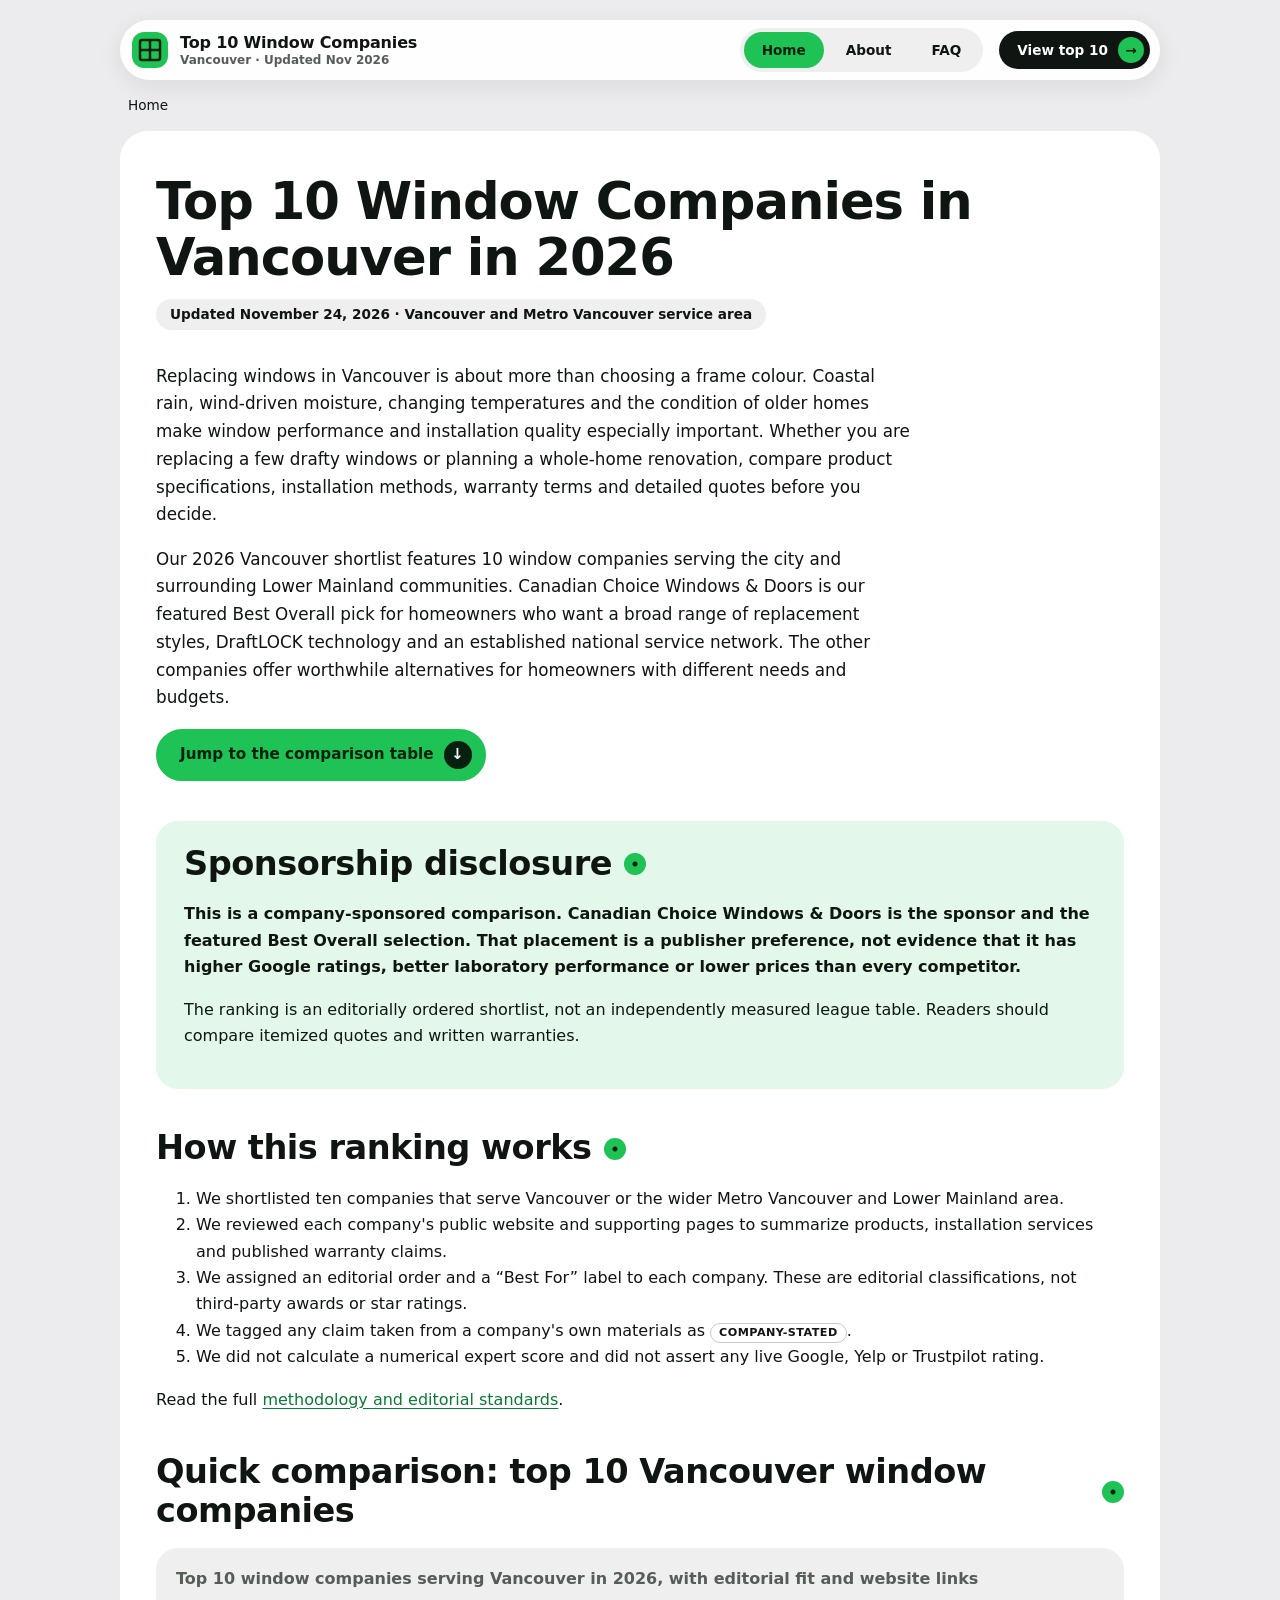
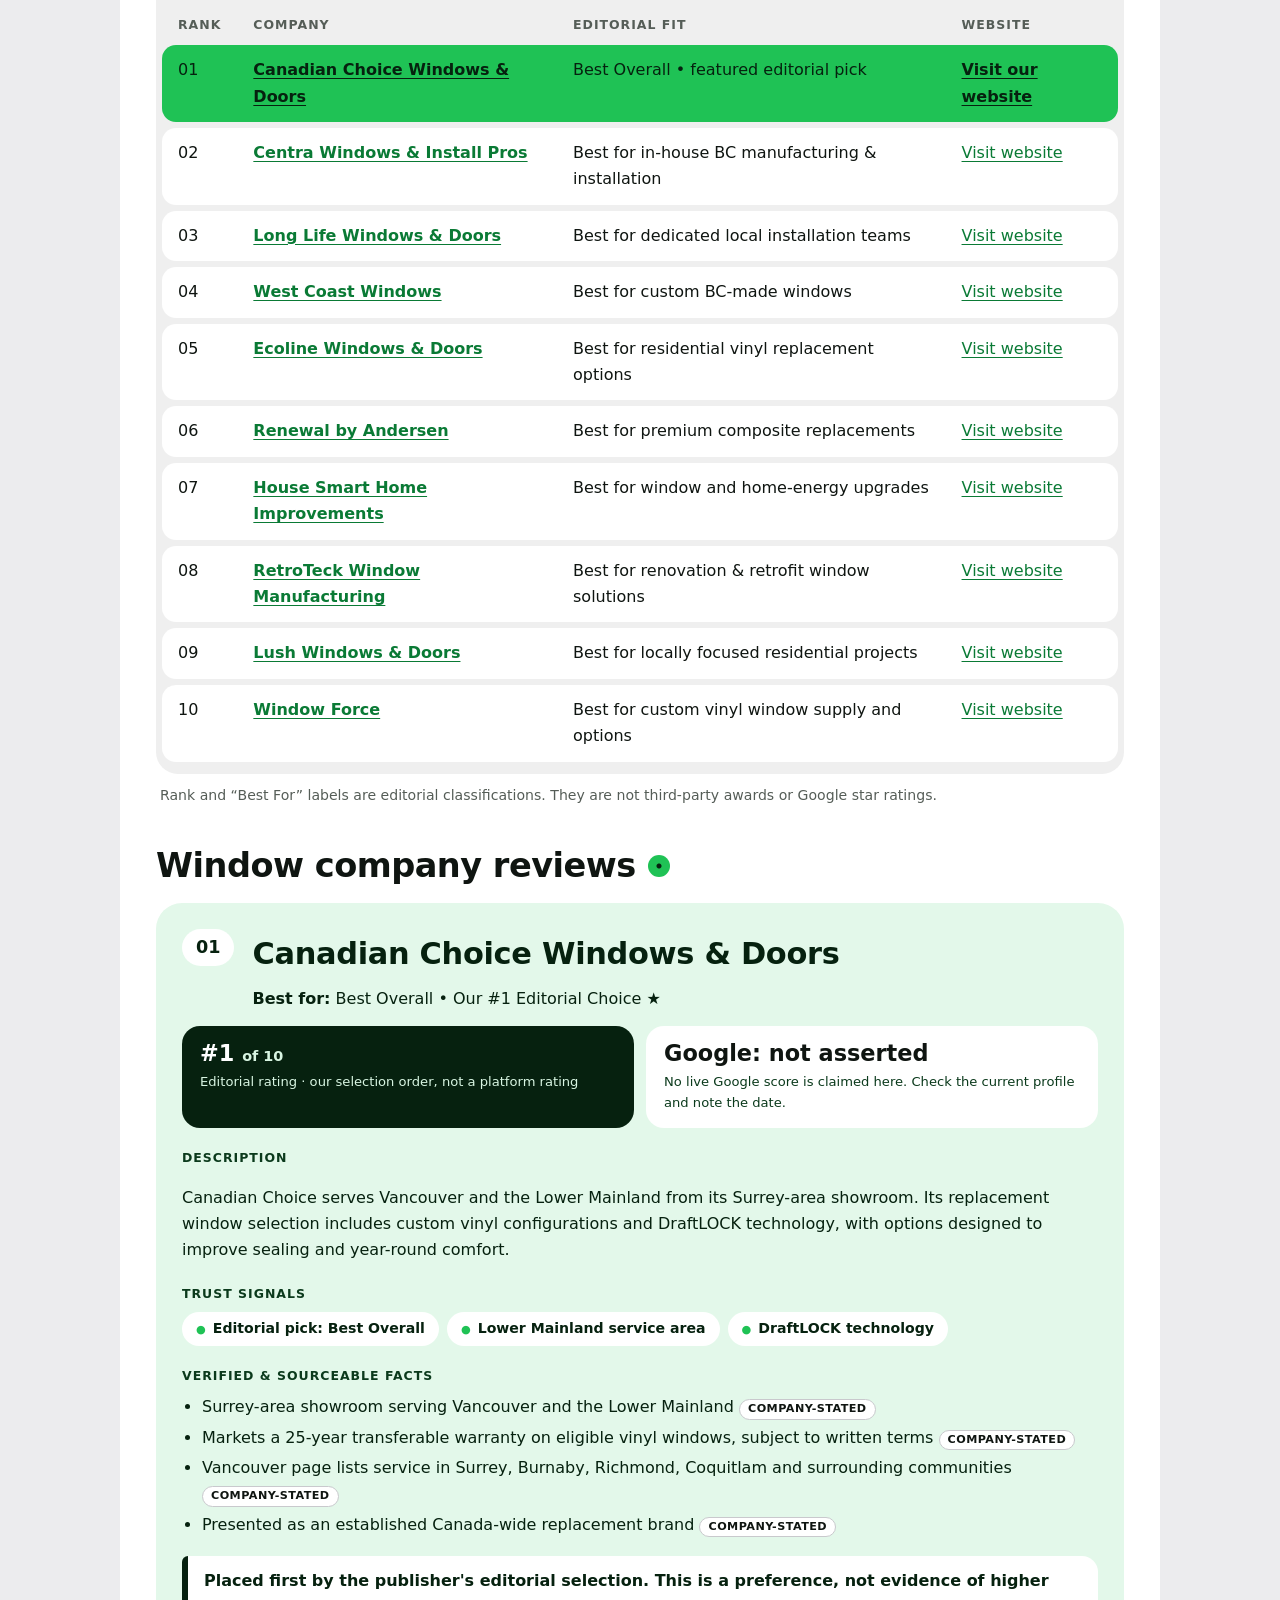
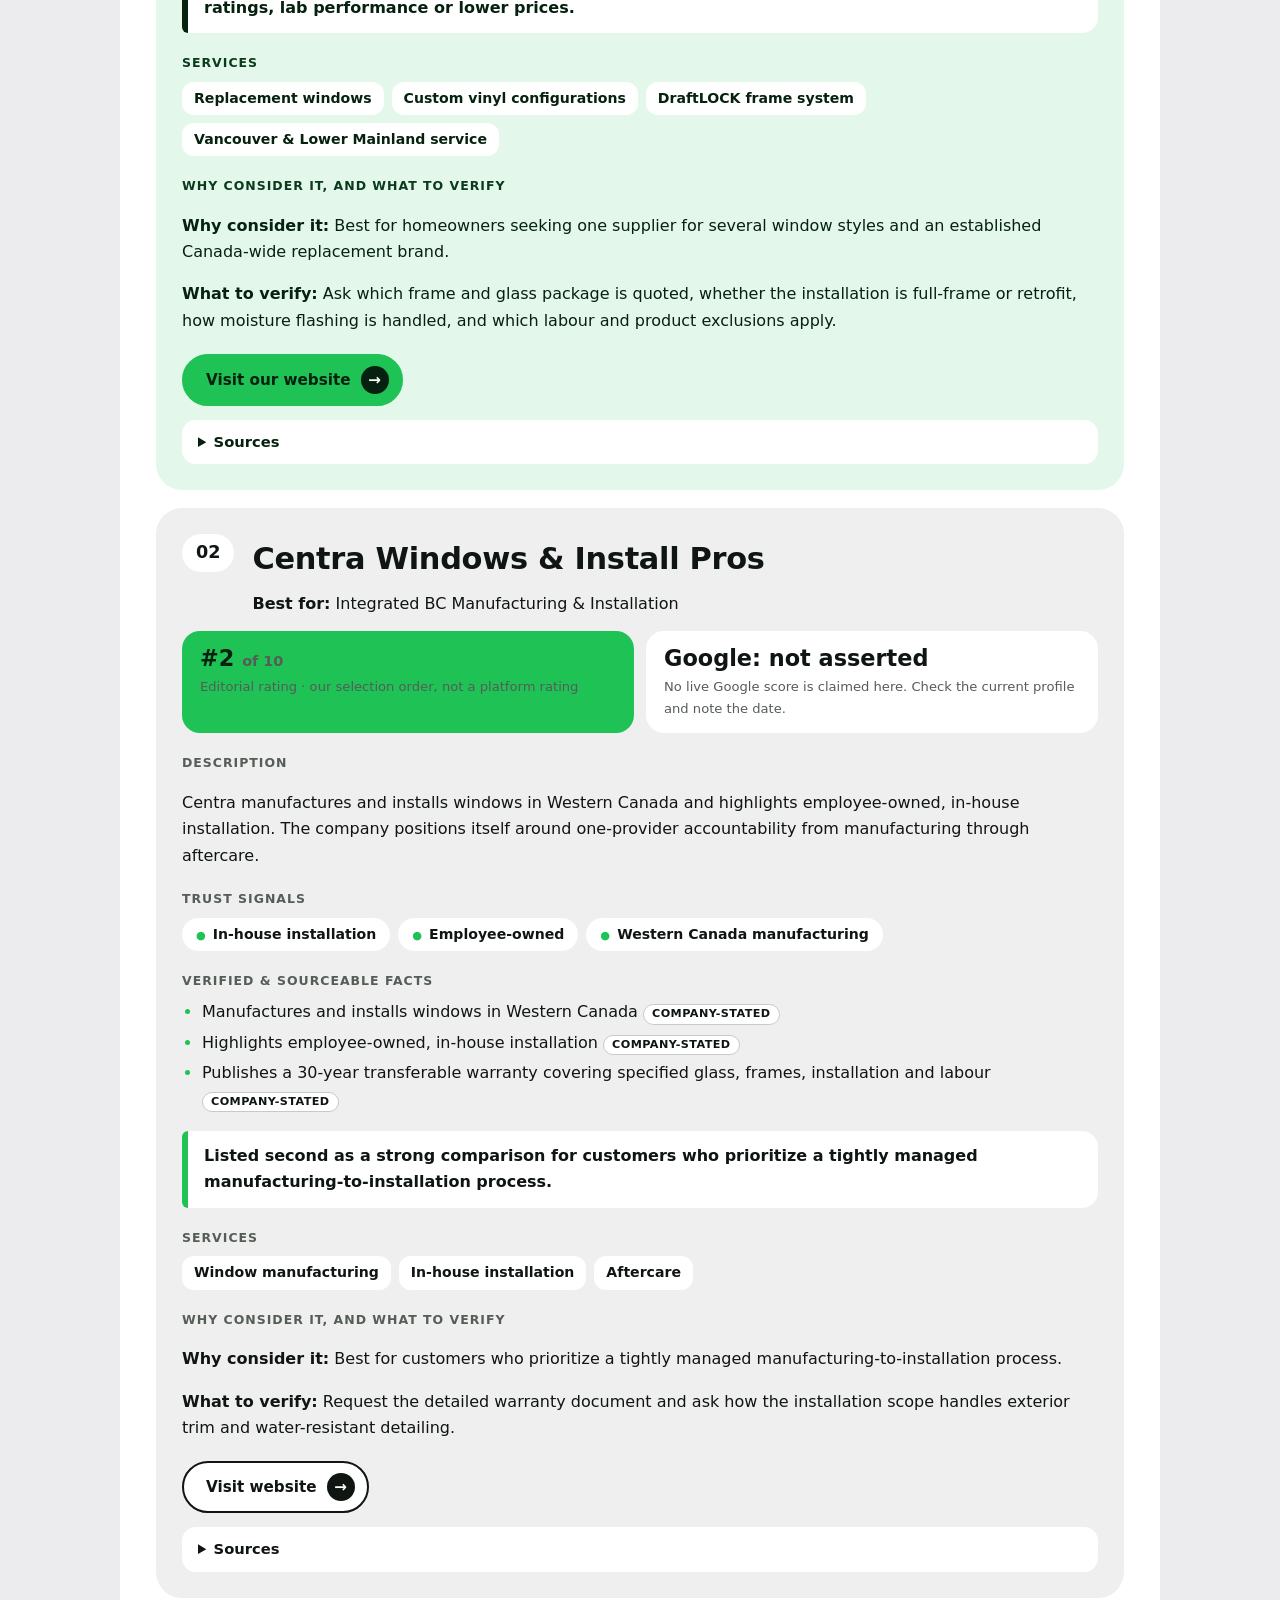
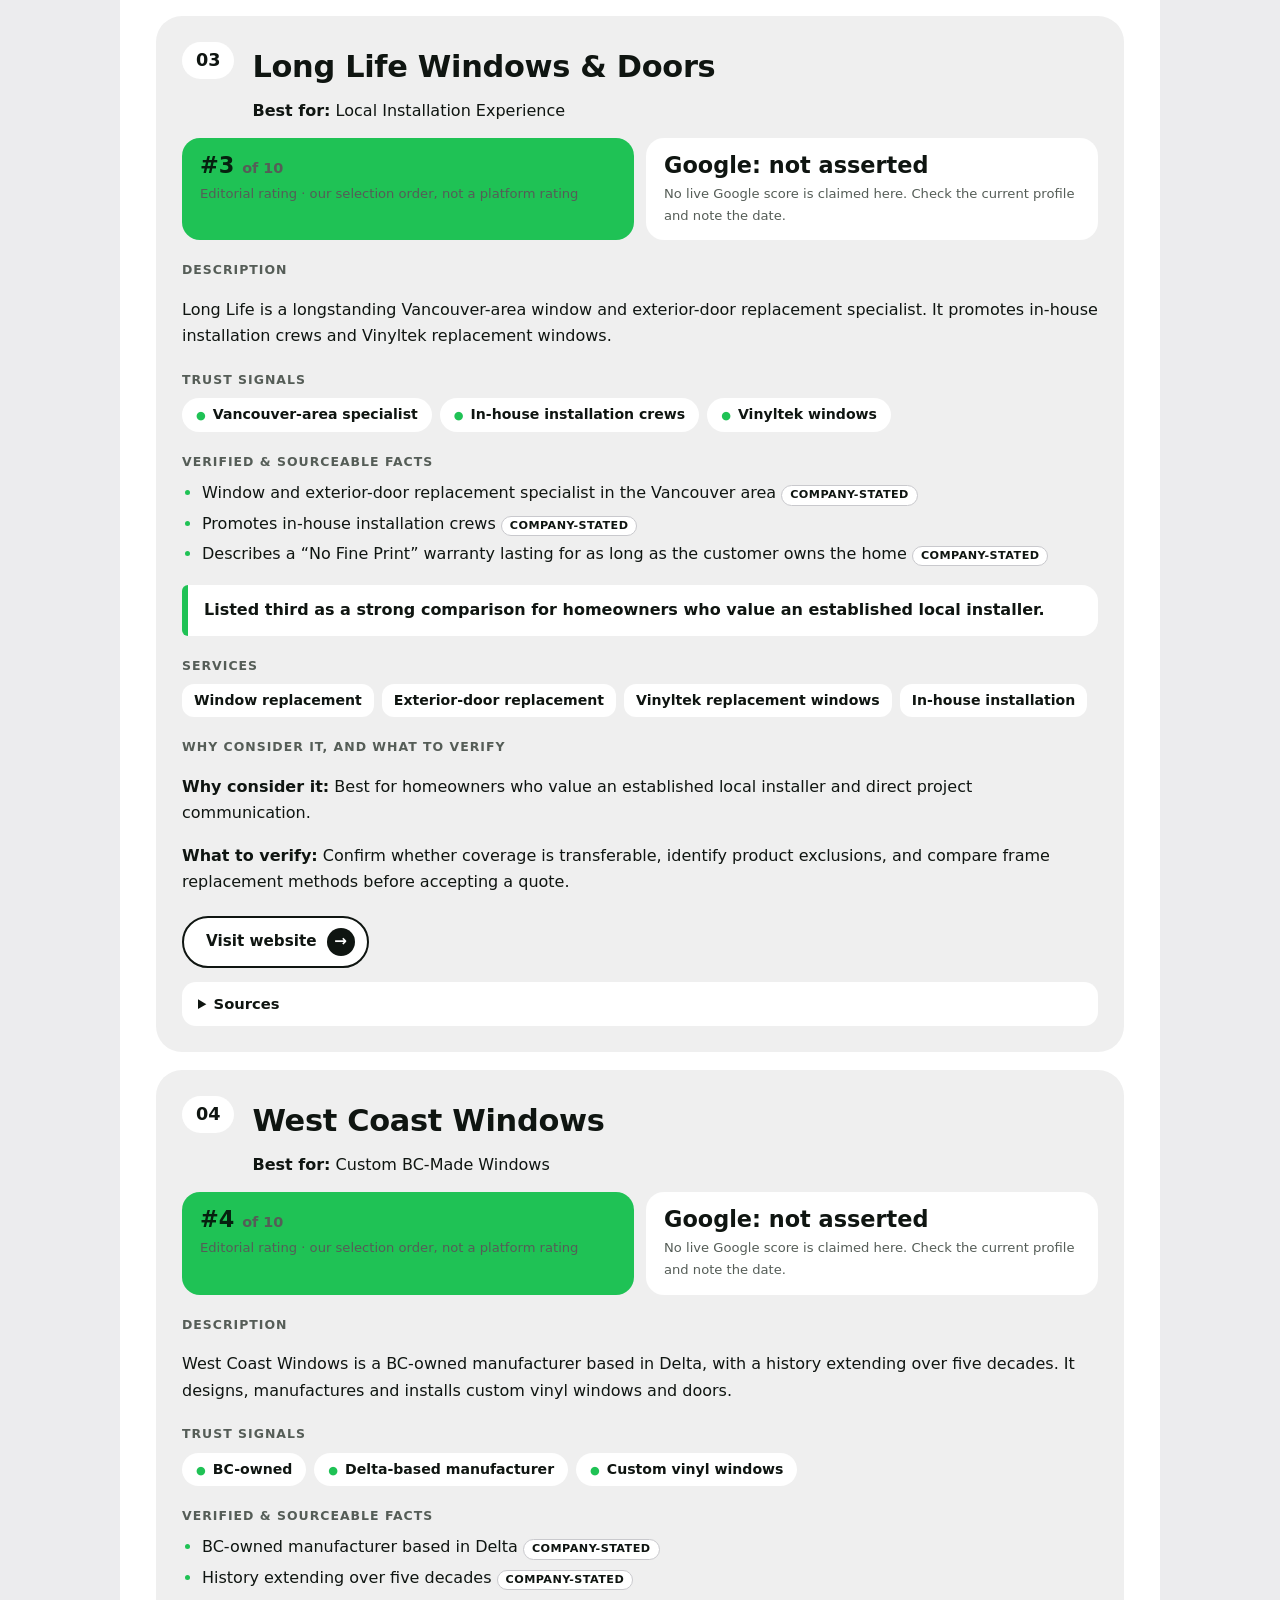
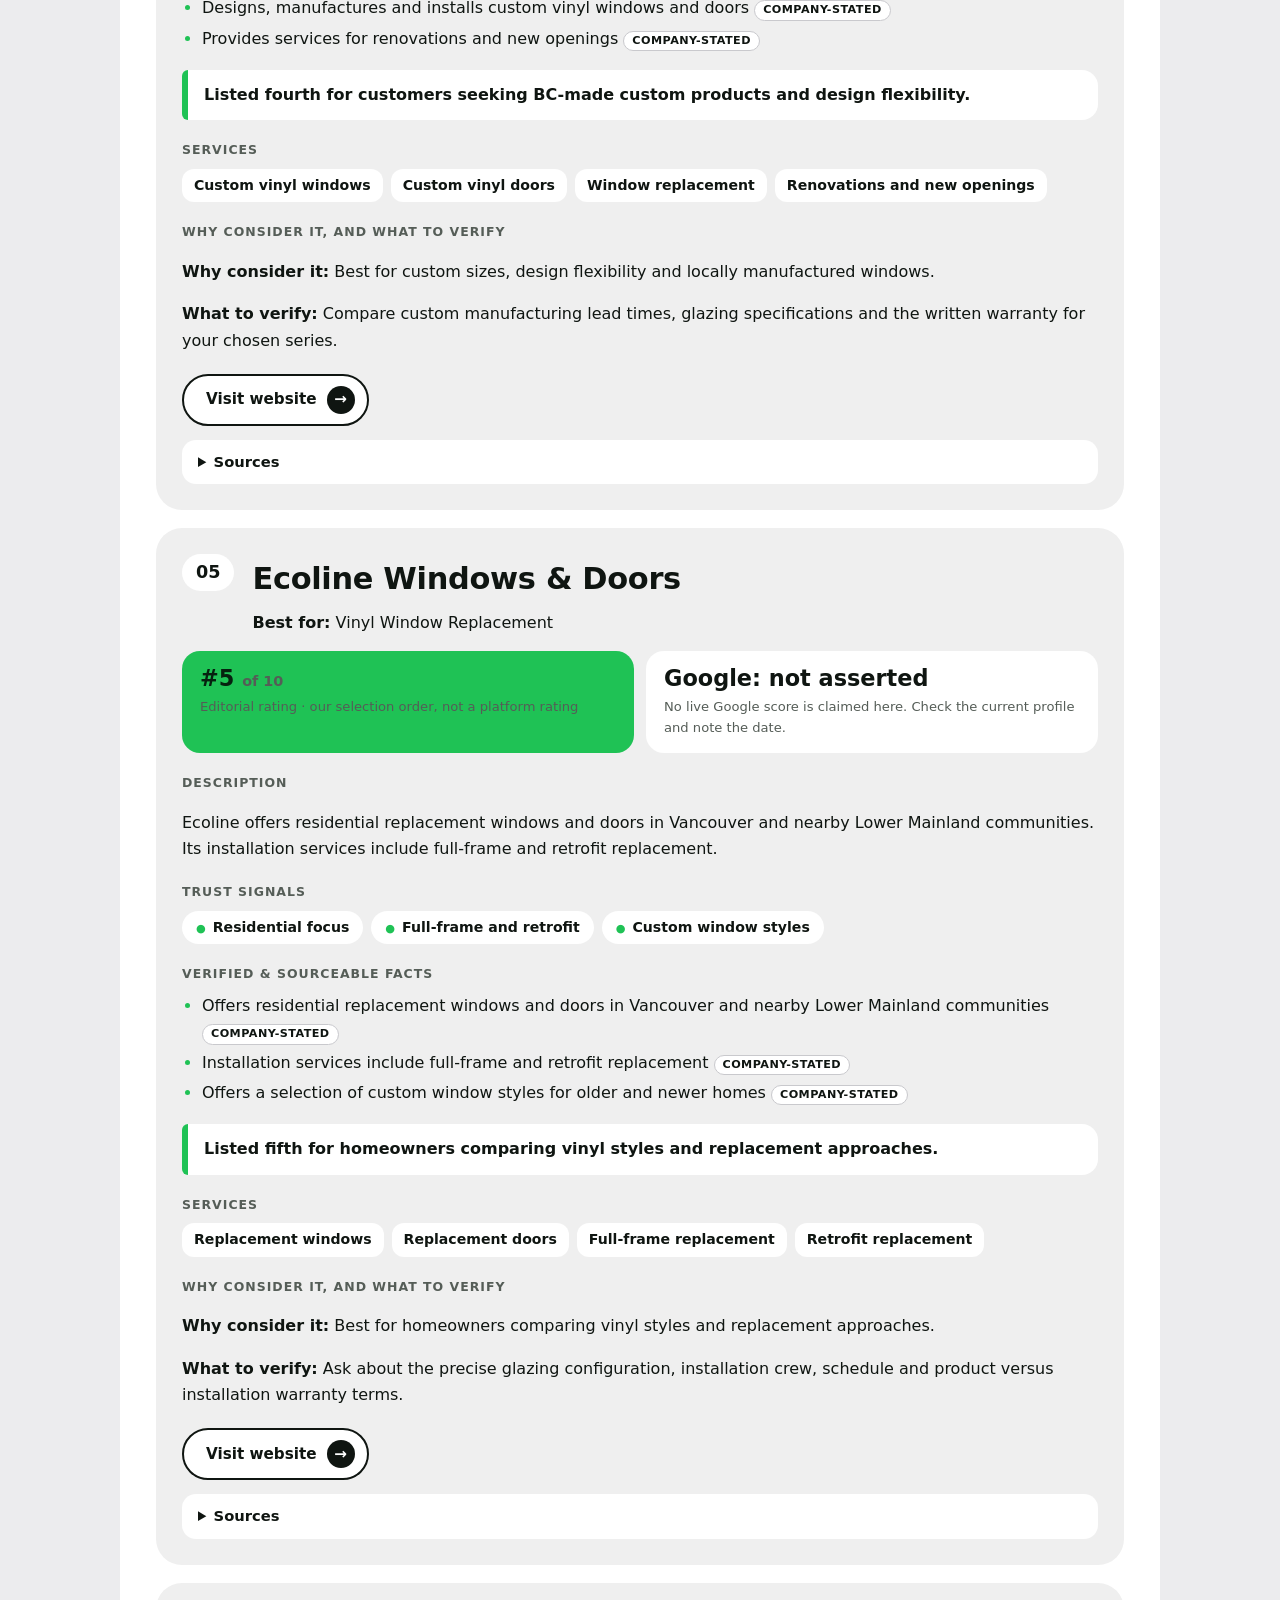
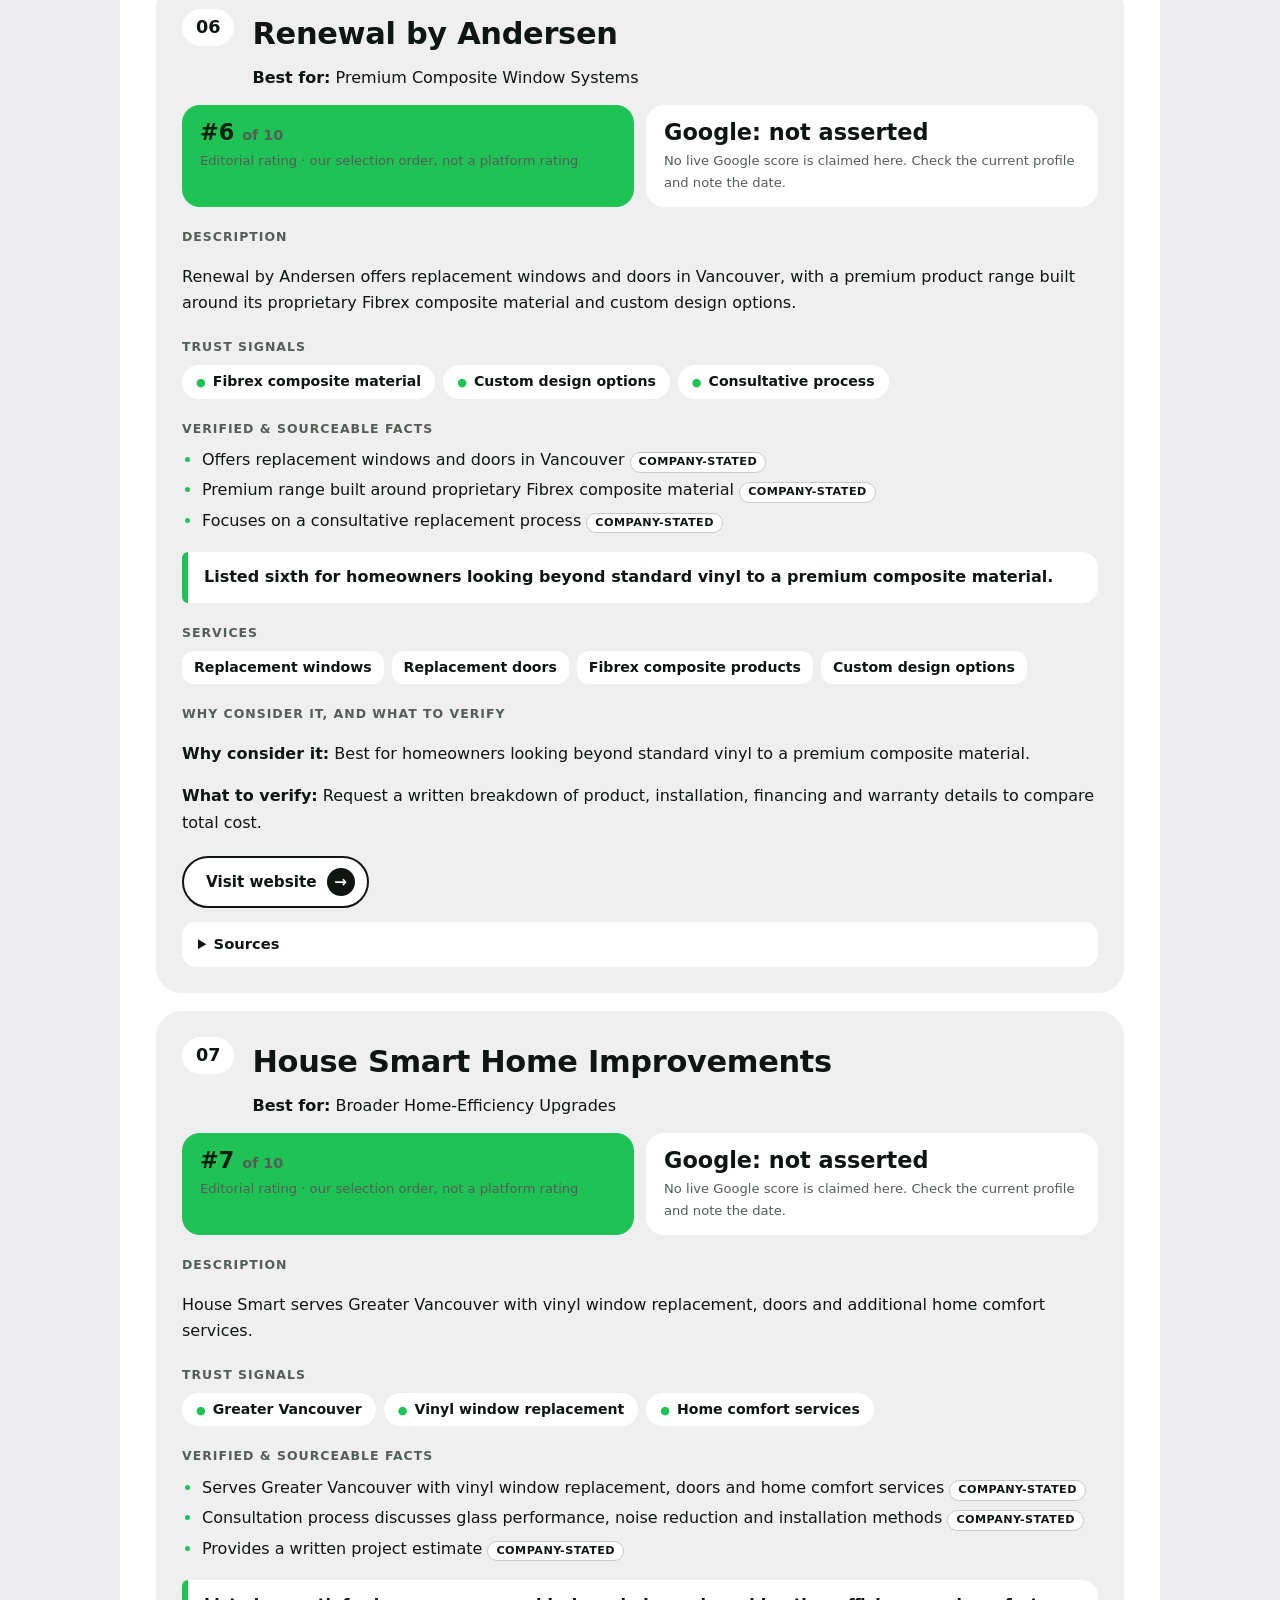
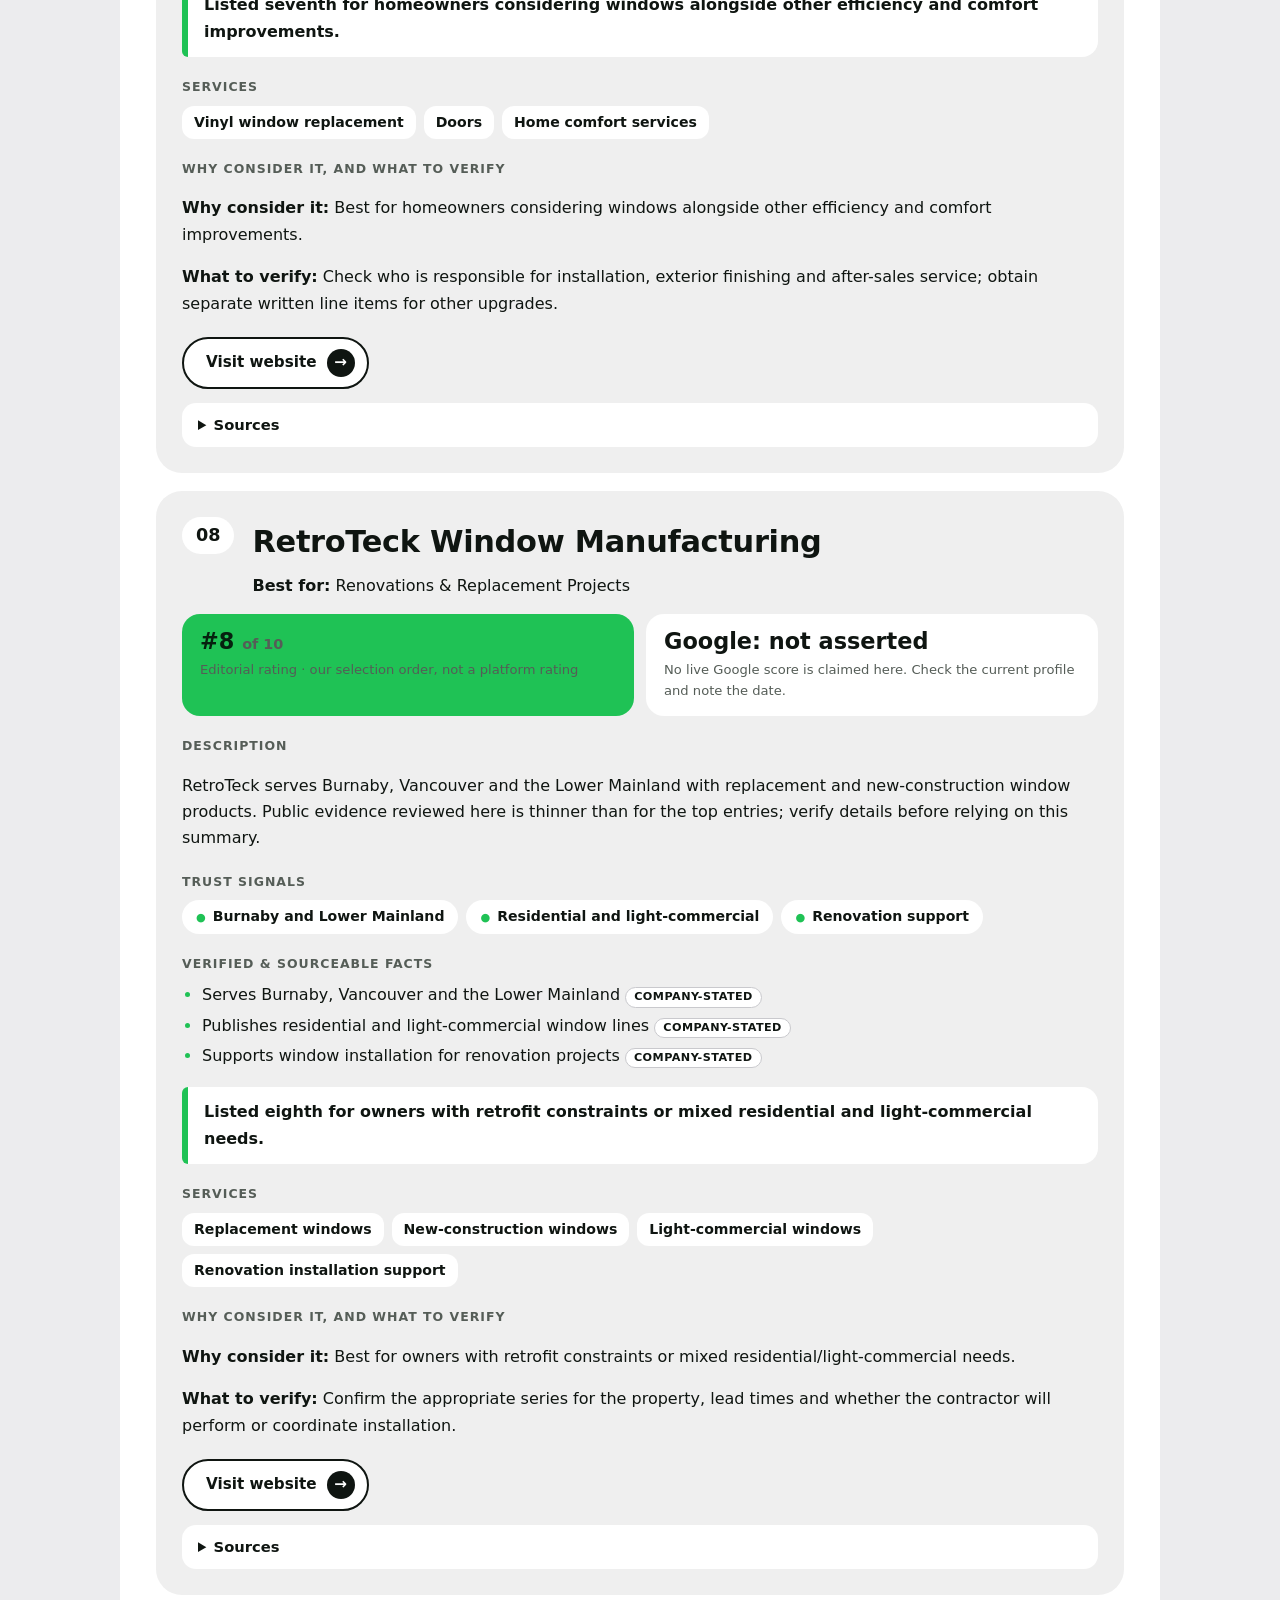
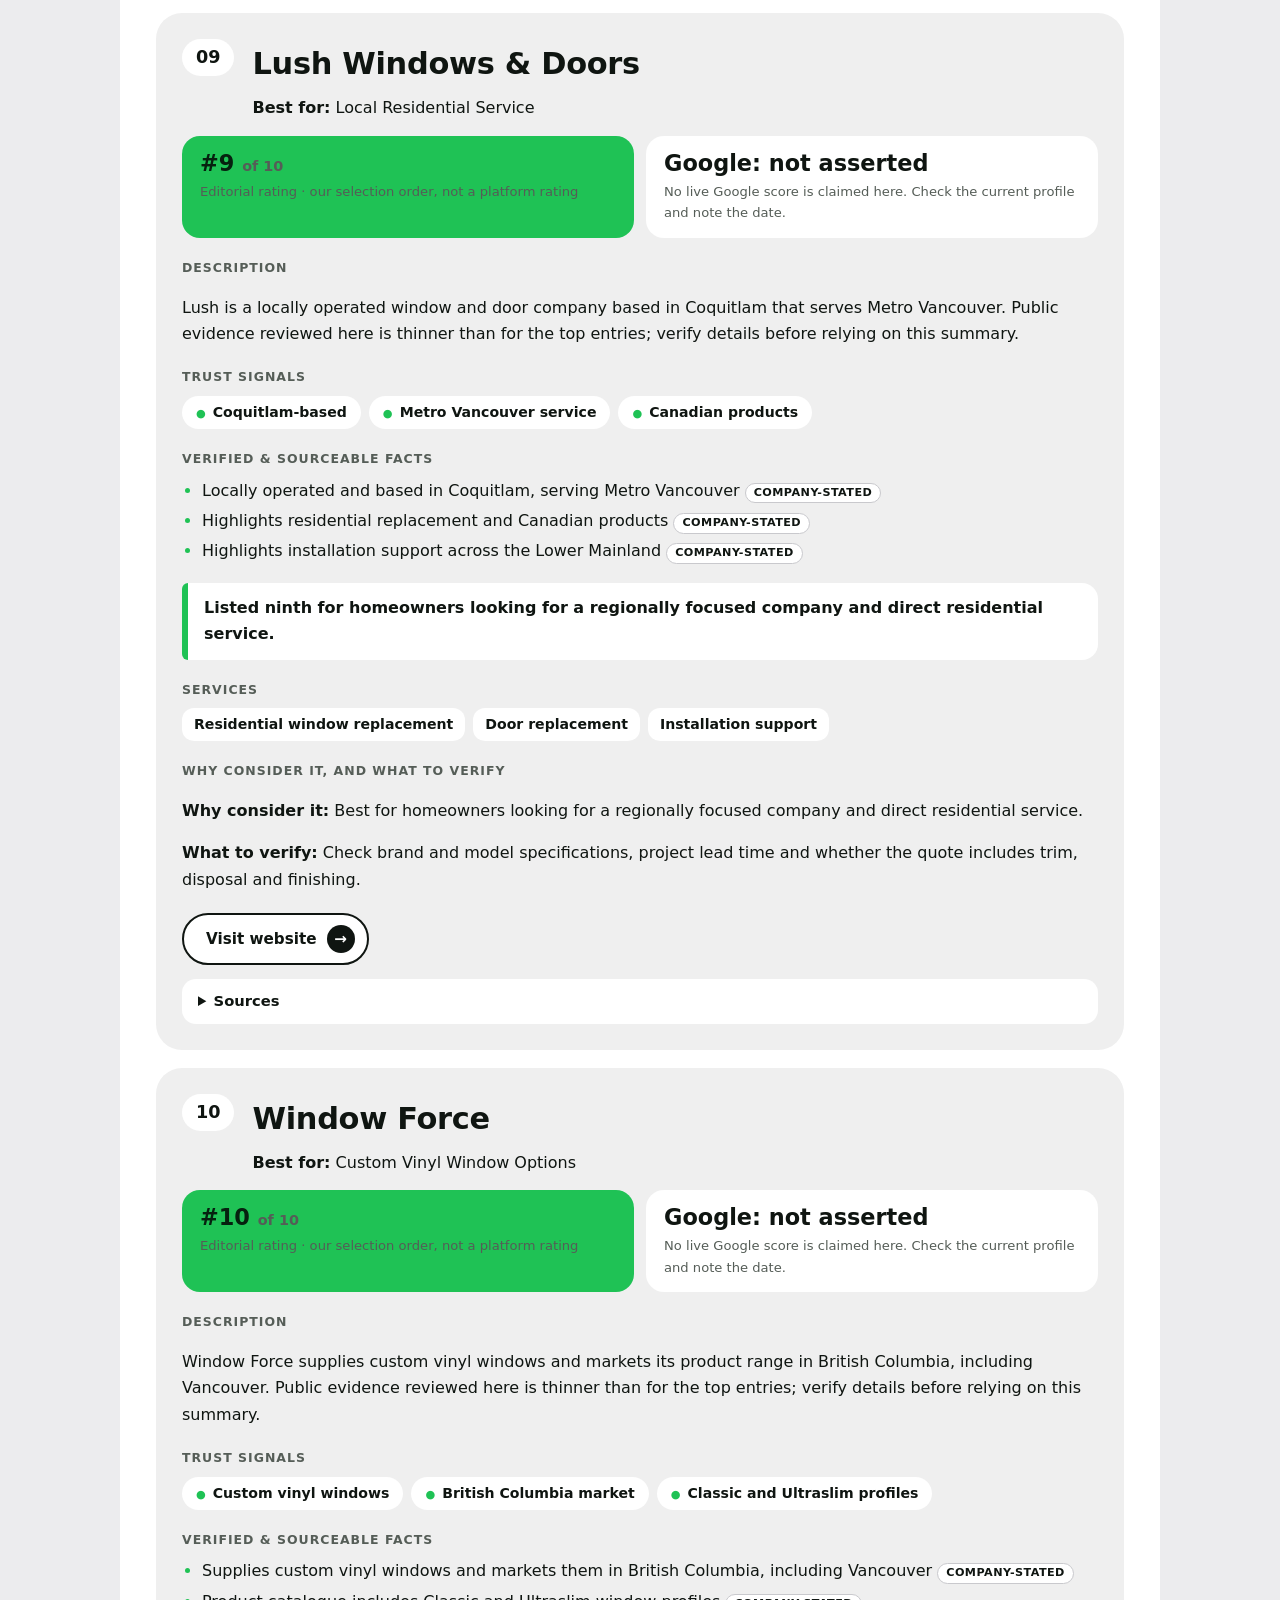
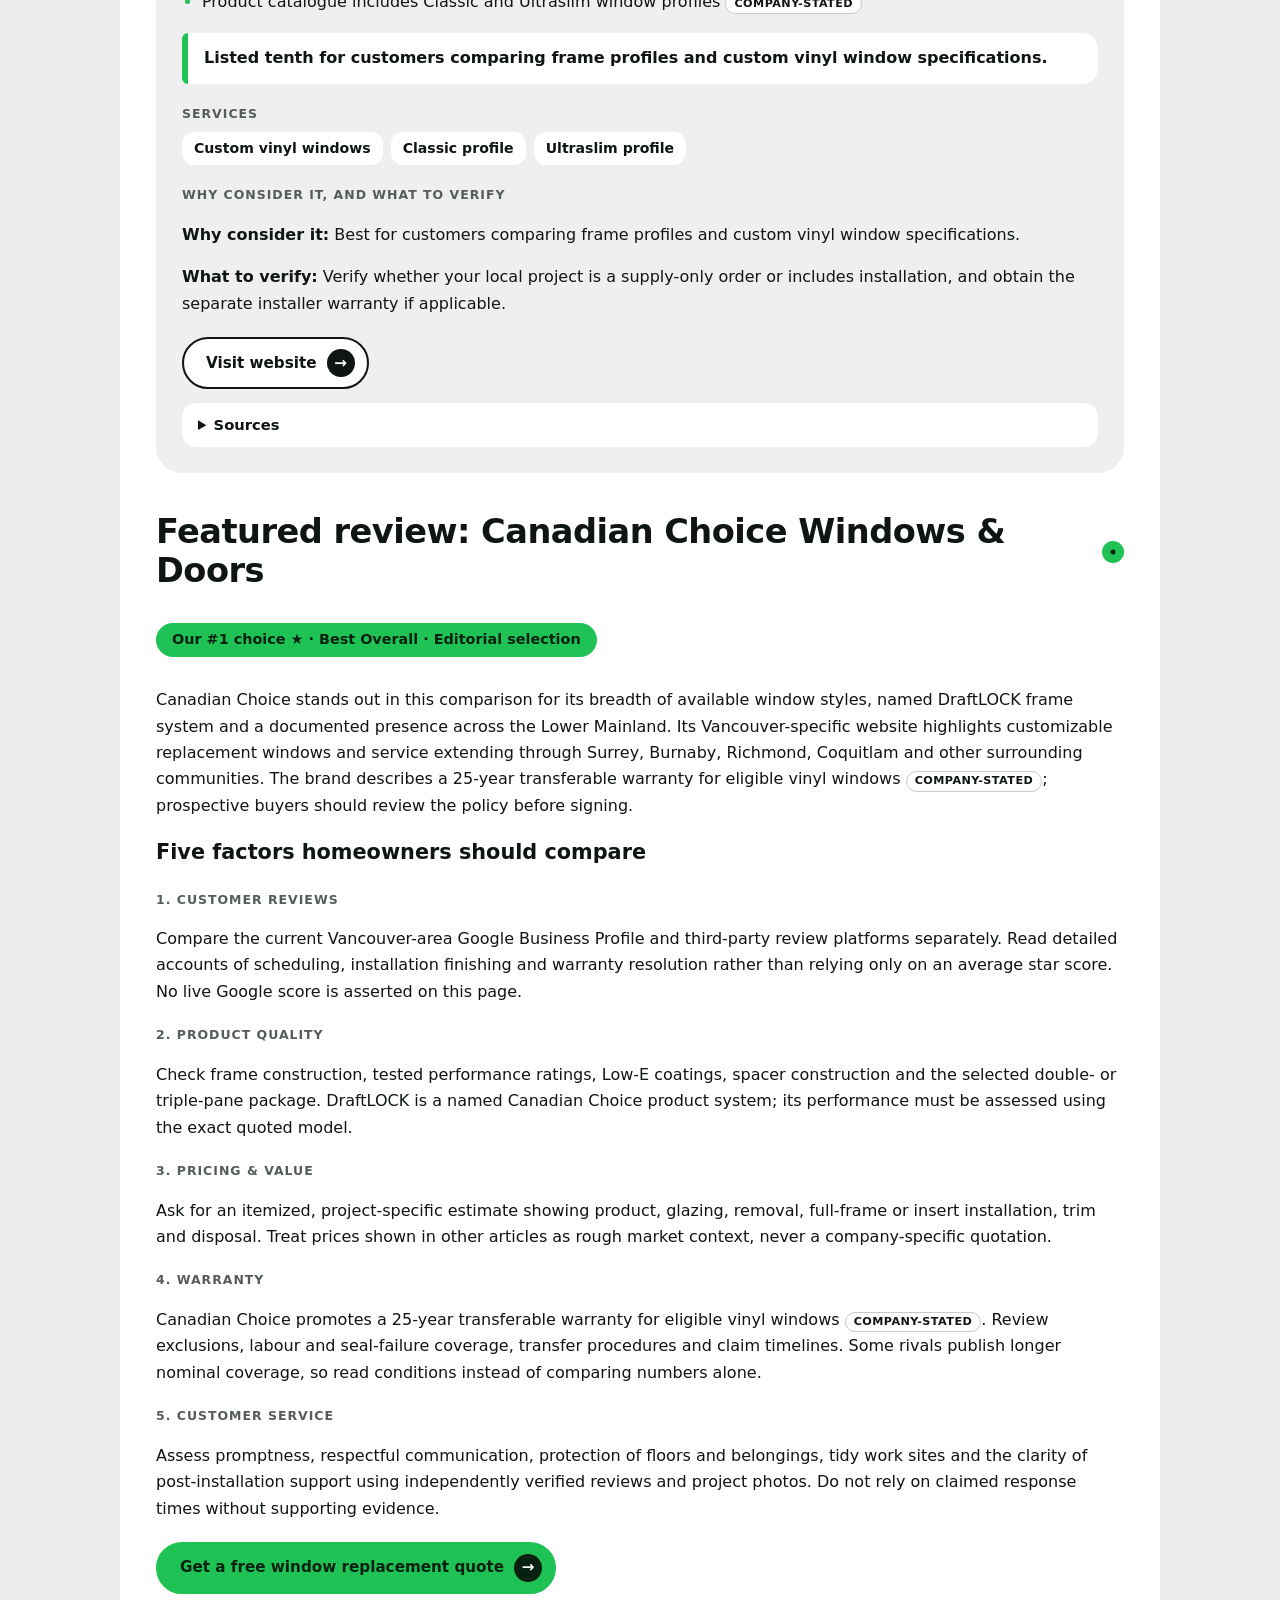
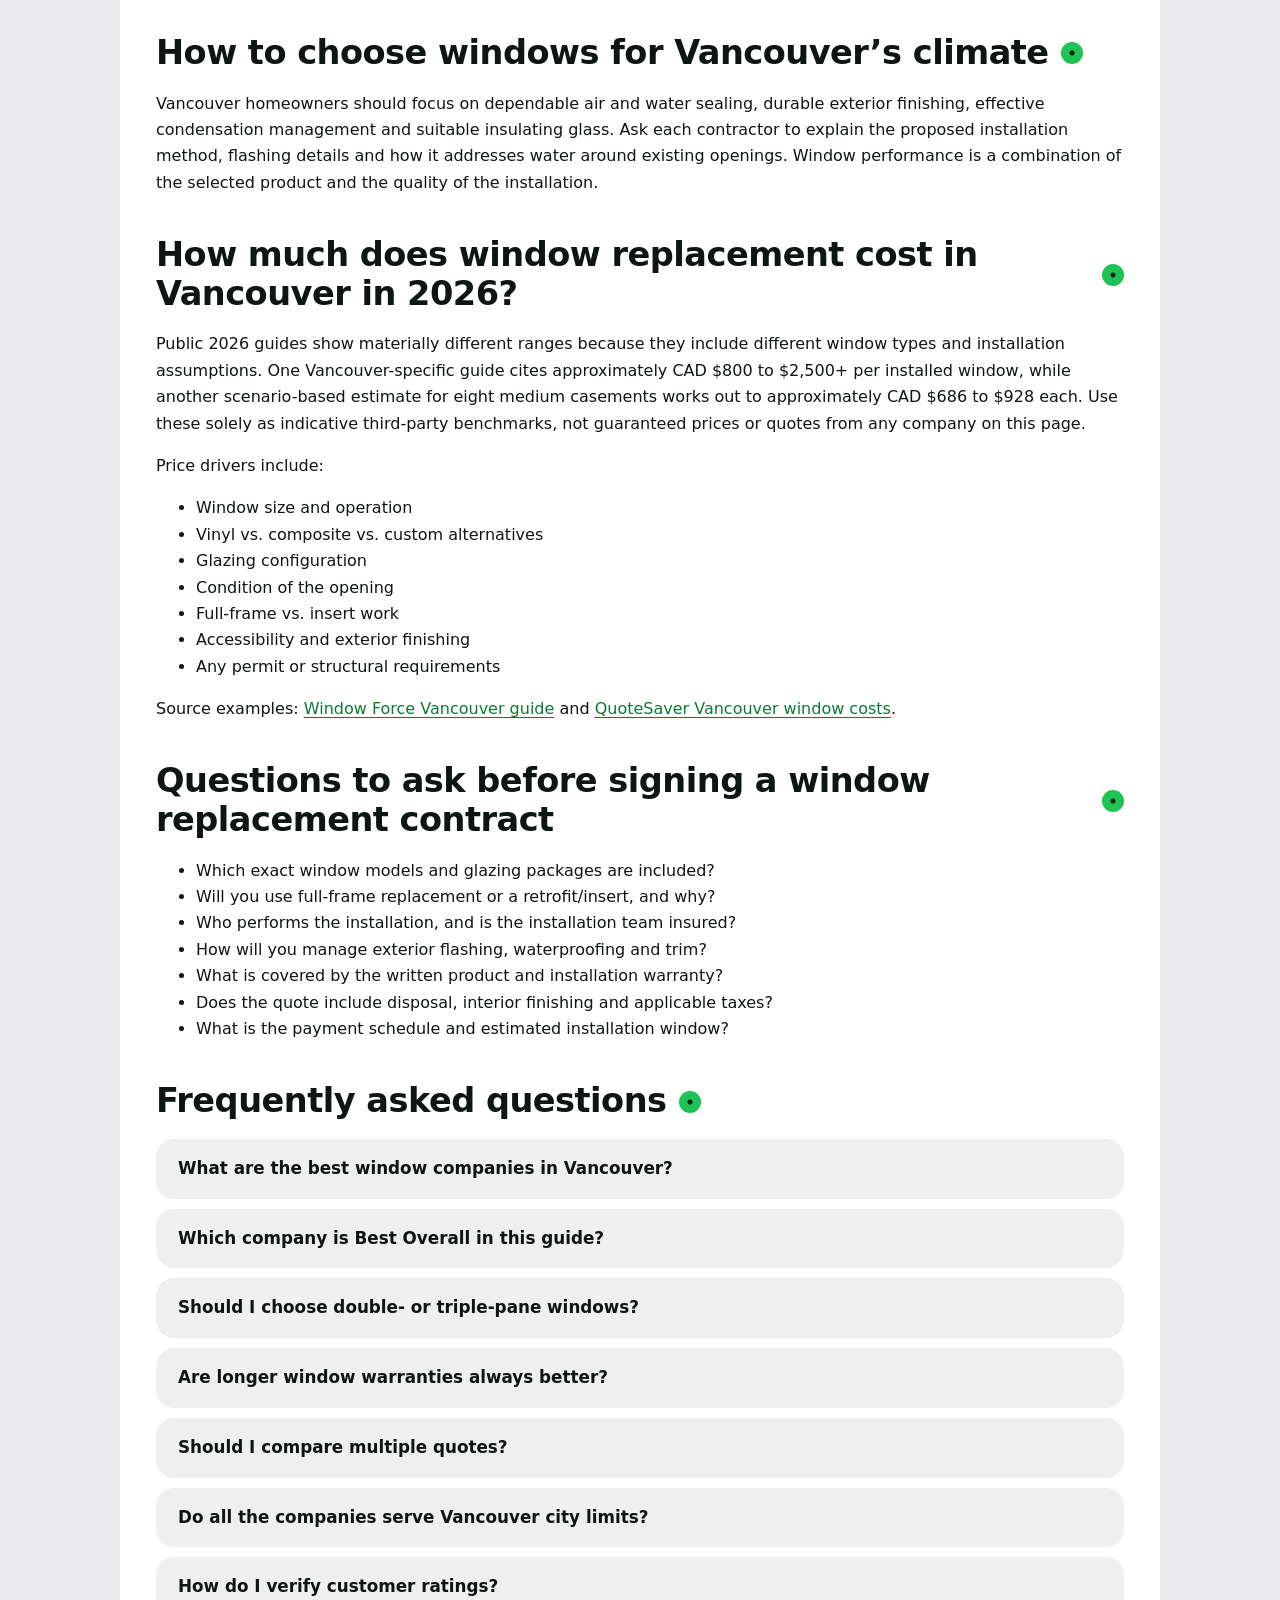
==== index.html @ 35b52b46 "first commit" ====
<!DOCTYPE html>
<html lang="en" class="no-js">
<head>
<meta charset="UTF-8">
<meta name="viewport" content="width=device-width, initial-scale=1.0">
<title>Top 10 Window Companies in Vancouver (2026) | Compare Options</title>
<meta name="description" content="Compare 10 window replacement companies serving Vancouver in 2026. See product options, installation services, warranties and tips for choosing a contractor.">
<link rel="canonical" href="https://www.topwindowcompaniesvancouver.ca/">
<link rel="icon" href="favicon.svg" type="image/svg+xml">
<link rel="stylesheet" href="style.css">
<meta name="geo.placename" content="Vancouver, British Columbia, Canada">
<meta name="geo.region" content="CA-BC">
<meta name="ICBM" content="49.2827, -123.1207">
<meta name="dateModified" content="2026-11-24">
<meta property="og:type" content="website">
<meta property="og:locale" content="en_CA">
<meta property="og:site_name" content="Top 10 Window Companies Vancouver">
<meta property="og:title" content="Top 10 Window Companies in Vancouver (2026) | Compare Options">
<meta property="og:description" content="Compare 10 window replacement companies serving Vancouver in 2026. See product options, installation services, warranties and tips for choosing a contractor.">
<meta property="og:image" content="https://www.topwindowcompaniesvancouver.ca/og-image.png">
<meta property="og:url" content="https://www.topwindowcompaniesvancouver.ca/">
<meta name="twitter:card" content="summary_large_image">
<meta name="twitter:title" content="Top 10 Window Companies in Vancouver (2026) | Compare Options">
<meta name="twitter:description" content="Compare 10 window replacement companies serving Vancouver in 2026. See product options, installation services, warranties and tips for choosing a contractor.">
<meta name="twitter:image" content="https://www.topwindowcompaniesvancouver.ca/og-image.png">
<script type="application/ld+json">
{
  "@context": "https://schema.org",
  "@graph": [
    {
      "@type": "Organization",
      "@id": "https://www.topwindowcompaniesvancouver.ca/#publisher",
      "name": "Top 10 Window Companies Vancouver",
      "url": "https://www.topwindowcompaniesvancouver.ca/",
      "logo": {
        "@type": "ImageObject",
        "url": "https://www.topwindowcompaniesvancouver.ca/logo.svg"
      },
      "areaServed": {
        "@type": "City",
        "name": "Vancouver, British Columbia, Canada"
      },
      "description": "Company-sponsored comparison of window replacement companies serving Vancouver and Metro Vancouver. Sponsored by Canadian Choice Windows & Doors.",
      "sponsor": {
        "@type": "Organization",
        "name": "Canadian Choice Windows & Doors",
        "url": "https://www.windowscanada.com/vancouver-windows.html"
      }
    },
    {
      "@type": "WebSite",
      "@id": "https://www.topwindowcompaniesvancouver.ca/#website",
      "url": "https://www.topwindowcompaniesvancouver.ca/",
      "name": "Top 10 Window Companies Vancouver",
      "publisher": {
        "@id": "https://www.topwindowcompaniesvancouver.ca/#publisher"
      },
      "inLanguage": "en-CA"
    },
    {
      "@type": "WebPage",
      "@id": "https://www.topwindowcompaniesvancouver.ca/#webpage",
      "url": "https://www.topwindowcompaniesvancouver.ca/",
      "name": "Top 10 Window Companies in Vancouver (2026) | Compare Options",
      "description": "Compare 10 window replacement companies serving Vancouver in 2026. See product options, installation services, warranties and tips for choosing a contractor.",
      "datePublished": "2026-11-24",
      "dateModified": "2026-11-24",
      "inLanguage": "en-CA",
      "isPartOf": {
        "@id": "https://www.topwindowcompaniesvancouver.ca/#website"
      },
      "publisher": {
        "@id": "https://www.topwindowcompaniesvancouver.ca/#publisher"
      },
      "author": {
        "@id": "https://www.topwindowcompaniesvancouver.ca/#publisher"
      },
      "mainEntity": {
        "@id": "https://www.topwindowcompaniesvancouver.ca/#ranking"
      }
    },
    {
      "@type": "ItemList",
      "@id": "https://www.topwindowcompaniesvancouver.ca/#ranking",
      "name": "Top 10 Window Companies in Vancouver in 2026",
      "itemListOrder": "https://schema.org/ItemListOrderAscending",
      "numberOfItems": 10,
      "itemListElement": [
        {
          "@type": "ListItem",
          "position": 1,
          "item": {
            "@type": "Organization",
            "name": "Canadian Choice Windows & Doors",
            "url": "https://www.windowscanada.com/vancouver-windows.html"
          }
        },
        {
          "@type": "ListItem",
          "position": 2,
          "item": {
            "@type": "Organization",
            "name": "Centra Windows & Install Pros",
            "url": "https://www.centrawindows.com/"
          }
        },
        {
          "@type": "ListItem",
          "position": 3,
          "item": {
            "@type": "Organization",
            "name": "Long Life Windows & Doors",
            "url": "https://longlife.ca/"
          }
        },
        {
          "@type": "ListItem",
          "position": 4,
          "item": {
            "@type": "Organization",
            "name": "West Coast Windows",
            "url": "https://westcoastwindows.ca/"
          }
        },
        {
          "@type": "ListItem",
          "position": 5,
          "item": {
            "@type": "Organization",
            "name": "Ecoline Windows & Doors",
            "url": "https://www.ecolinewindows.ca/location/vancouver/"
          }
        },
        {
          "@type": "ListItem",
          "position": 6,
          "item": {
            "@type": "Organization",
            "name": "Renewal by Andersen",
            "url": "https://www.renewalbyandersen.ca/locations/british-columbia/vancouver"
          }
        },
        {
          "@type": "ListItem",
          "position": 7,
          "item": {
            "@type": "Organization",
            "name": "House Smart Home Improvements",
            "url": "https://housesmarthomeimprovements.com/"
          }
        },
        {
          "@type": "ListItem",
          "position": 8,
          "item": {
            "@type": "Organization",
            "name": "RetroTeck Window Manufacturing",
            "url": "https://www.retroteckwindow.ca/"
          }
        },
        {
          "@type": "ListItem",
          "position": 9,
          "item": {
            "@type": "Organization",
            "name": "Lush Windows & Doors",
            "url": "https://lushwindows.ca/"
          }
        },
        {
          "@type": "ListItem",
          "position": 10,
          "item": {
            "@type": "Organization",
            "name": "Window Force",
            "url": "https://windowforce.ca/bc/"
          }
        }
      ]
    },
    {
      "@type": "BreadcrumbList",
      "itemListElement": [
        {
          "@type": "ListItem",
          "position": 1,
          "name": "Home",
          "item": "https://www.topwindowcompaniesvancouver.ca/"
        }
      ]
    },
    {
      "@type": "FAQPage",
      "@id": "https://www.topwindowcompaniesvancouver.ca/#faq",
      "mainEntity": [
        {
          "@type": "Question",
          "name": "What are the best window companies in Vancouver?",
          "acceptedAnswer": {
            "@type": "Answer",
            "text": "The right company depends on your home, budget and installation needs. This 2026 shortlist features Canadian Choice, Centra, Long Life, West Coast Windows, Ecoline, Renewal by Andersen, House Smart, RetroTeck, Lush and Window Force."
          }
        },
        {
          "@type": "Question",
          "name": "Which company is Best Overall in this guide?",
          "acceptedAnswer": {
            "@type": "Answer",
            "text": "Canadian Choice Windows & Doors is the editorial Best Overall pick on this page. This label represents the publisher’s selection, not an objective industry-wide award."
          }
        },
        {
          "@type": "Question",
          "name": "Should I choose double- or triple-pane windows?",
          "acceptedAnswer": {
            "@type": "Answer",
            "text": "Both can work in Metro Vancouver, depending on the product rating, noise goals, orientation and budget. Compare certified performance values for the exact models quoted."
          }
        },
        {
          "@type": "Question",
          "name": "Are longer window warranties always better?",
          "acceptedAnswer": {
            "@type": "Answer",
            "text": "Not necessarily. Compare coverage for glass, seals, frames, labour, installation, transferability and exclusions; a longer headline term does not always mean broader coverage."
          }
        },
        {
          "@type": "Question",
          "name": "Should I compare multiple quotes?",
          "acceptedAnswer": {
            "@type": "Answer",
            "text": "Yes. Get at least three detailed quotations based on comparable specifications and installation scopes."
          }
        },
        {
          "@type": "Question",
          "name": "Do all the companies serve Vancouver city limits?",
          "acceptedAnswer": {
            "@type": "Answer",
            "text": "The companies listed serve Vancouver or Metro Vancouver, but availability can vary by address and product. Confirm service coverage before booking."
          }
        },
        {
          "@type": "Question",
          "name": "How do I verify customer ratings?",
          "acceptedAnswer": {
            "@type": "Answer",
            "text": "Open the specific local Google Business Profile and review platform page, record the date, review count and rating, and avoid combining different locations or platforms."
          }
        }
      ]
    }
  ]
}
</script>
</head>
<body>
<a class="skip-link" href="#main-content">Skip to main content</a>
<header class="site-header">
  <div class="wrap header-inner">
    <a class="brand" href="index.html"><img src="logo.svg" width="36" height="36" alt="" aria-hidden="true"><span class="brand-text"><span class="brand-name">Top 10 Window Companies</span><span class="brand-sub">Vancouver · Updated Nov 2026</span></span></a>
    <nav aria-label="Primary">
      <ul class="nav-list">
        <li><a href="index.html" aria-current="page">Home</a></li>
        <li><a href="about.html">About</a></li>
        <li><a href="faq.html">FAQ</a></li>
      </ul>
    </nav>
    <a class="header-cta" href="#comparison">View top 10<span class="cta-arrow" aria-hidden="true">→</span></a>
  </div>
</header>
<nav class="breadcrumb wrap" aria-label="Breadcrumb">
  <ol>
    <li><span aria-current="page">Home</span></li>
  </ol>
</nav>

<main id="main-content" class="wrap">

  <section class="hero">
    <h1>Top 10 Window Companies in Vancouver in 2026</h1>
    <p class="updated">Updated November 24, 2026 · Vancouver and Metro Vancouver service area</p>
    <p class="intro">Replacing windows in Vancouver is about more than choosing a frame colour. Coastal rain, wind-driven moisture, changing temperatures and the condition of older homes make window performance and installation quality especially important. Whether you are replacing a few drafty windows or planning a whole-home renovation, compare product specifications, installation methods, warranty terms and detailed quotes before you decide.</p>
    <p class="intro">Our 2026 Vancouver shortlist features 10 window companies serving the city and surrounding Lower Mainland communities. Canadian Choice Windows &amp; Doors is our featured Best Overall pick for homeowners who want a broad range of replacement styles, DraftLOCK technology and an established national service network. The other companies offer worthwhile alternatives for homeowners with different needs and budgets.</p>
    <p><a class="btn btn-primary-cta" href="#comparison">Jump to the comparison table<span class="cta-arrow" aria-hidden="true">↓</span></a></p>
  </section>

  <section class="notice" id="disclosure" aria-labelledby="disclosure-h">
    <h2 id="disclosure-h">Sponsorship disclosure</h2>
    <p class="disclosure">This is a company-sponsored comparison. Canadian Choice Windows &amp; Doors is the sponsor and the featured Best Overall selection. That placement is a publisher preference, not evidence that it has higher Google ratings, better laboratory performance or lower prices than every competitor.</p>
    <p>The ranking is an editorially ordered shortlist, not an independently measured league table. Readers should compare itemized quotes and written warranties.</p>
  </section>

  <section aria-labelledby="method-h">
    <h2 id="method-h">How this ranking works</h2>
    <ol>
      <li>We shortlisted ten companies that serve Vancouver or the wider Metro Vancouver and Lower Mainland area.</li>
      <li>We reviewed each company's public website and supporting pages to summarize products, installation services and published warranty claims.</li>
      <li>We assigned an editorial order and a “Best For” label to each company. These are editorial classifications, not third-party awards or star ratings.</li>
      <li>We tagged any claim taken from a company's own materials as <span class="stated-tag">company-stated</span>.</li>
      <li>We did not calculate a numerical expert score and did not assert any live Google, Yelp or Trustpilot rating.</li>
    </ol>
    <p>Read the full <a href="about.html">methodology and editorial standards</a>.</p>
  </section>

  <section aria-labelledby="cmp-h" id="comparison">
    <h2 id="cmp-h">Quick comparison: top 10 Vancouver window companies</h2>
    <div class="table-wrap">
      <table>
        <caption>Top 10 window companies serving Vancouver in 2026, with editorial fit and website links</caption>
        <thead>
          <tr><th scope="col">Rank</th><th scope="col">Company</th><th scope="col">Editorial fit</th><th scope="col">Website</th></tr>
        </thead>
        <tbody>
          <tr><td>01</td><th scope="row"><a href="#company-1">Canadian Choice Windows &amp; Doors</a></th><td>Best Overall • featured editorial pick</td><td><a href="https://www.windowscanada.com/vancouver-windows.html">Visit our website</a></td></tr>
          <tr><td>02</td><th scope="row"><a href="#company-2">Centra Windows &amp; Install Pros</a></th><td>Best for in-house BC manufacturing &amp; installation</td><td><a href="https://www.centrawindows.com/" target="_blank" rel="nofollow noopener">Visit website</a></td></tr>
          <tr><td>03</td><th scope="row"><a href="#company-3">Long Life Windows &amp; Doors</a></th><td>Best for dedicated local installation teams</td><td><a href="https://longlife.ca/" target="_blank" rel="nofollow noopener">Visit website</a></td></tr>
          <tr><td>04</td><th scope="row"><a href="#company-4">West Coast Windows</a></th><td>Best for custom BC-made windows</td><td><a href="https://westcoastwindows.ca/" target="_blank" rel="nofollow noopener">Visit website</a></td></tr>
          <tr><td>05</td><th scope="row"><a href="#company-5">Ecoline Windows &amp; Doors</a></th><td>Best for residential vinyl replacement options</td><td><a href="https://www.ecolinewindows.ca/location/vancouver/" target="_blank" rel="nofollow noopener">Visit website</a></td></tr>
          <tr><td>06</td><th scope="row"><a href="#company-6">Renewal by Andersen</a></th><td>Best for premium composite replacements</td><td><a href="https://www.renewalbyandersen.ca/locations/british-columbia/vancouver" target="_blank" rel="nofollow noopener">Visit website</a></td></tr>
          <tr><td>07</td><th scope="row"><a href="#company-7">House Smart Home Improvements</a></th><td>Best for window and home-energy upgrades</td><td><a href="https://housesmarthomeimprovements.com/" target="_blank" rel="nofollow noopener">Visit website</a></td></tr>
          <tr><td>08</td><th scope="row"><a href="#company-8">RetroTeck Window Manufacturing</a></th><td>Best for renovation &amp; retrofit window solutions</td><td><a href="https://www.retroteckwindow.ca/" target="_blank" rel="nofollow noopener">Visit website</a></td></tr>
          <tr><td>09</td><th scope="row"><a href="#company-9">Lush Windows &amp; Doors</a></th><td>Best for locally focused residential projects</td><td><a href="https://lushwindows.ca/" target="_blank" rel="nofollow noopener">Visit website</a></td></tr>
          <tr><td>10</td><th scope="row"><a href="#company-10">Window Force</a></th><td>Best for custom vinyl window supply and options</td><td><a href="https://windowforce.ca/bc/" target="_blank" rel="nofollow noopener">Visit website</a></td></tr>
        </tbody>
      </table>
    </div>
    <p class="table-note">Rank and “Best For” labels are editorial classifications. They are not third-party awards or Google star ratings.</p>
  </section>

  <section class="companies" aria-labelledby="companies-h">
    <h2 id="companies-h">Window company reviews</h2>
      <article class="company company-featured" id="company-1">
        <div class="company-top">
          <span class="company-position" aria-hidden="true">01</span>
          <div class="company-title">
            <h3>Canadian Choice Windows &amp; Doors</h3>
            <p class="best-for"><strong>Best for:</strong> Best Overall • Our #1 Editorial Choice ★</p>
          </div>
          <div class="scores">
            <div class="editorial-score">
              <p class="score-value">#1 <span>of 10</span></p>
              <p class="score-label">Editorial rating · our selection order, not a platform rating</p>
            </div>
            <div class="google-snapshot">
              <p class="score-value">Google: not asserted</p>
              <p class="score-label">No live Google score is claimed here. Check the current profile and note the date.</p>
            </div>
          </div>
        </div>
        <div class="company-body">
          <h4>Description</h4>
          <p>Canadian Choice serves Vancouver and the Lower Mainland from its Surrey-area showroom. Its replacement window selection includes custom vinyl configurations and DraftLOCK technology, with options designed to improve sealing and year-round comfort.</p>
          <h4>Trust signals</h4>
          <ul class="trust-chips">
            <li>Editorial pick: Best Overall</li>
            <li>Lower Mainland service area</li>
            <li>DraftLOCK technology</li>
          </ul>
          <h4>Verified &amp; sourceable facts</h4>
          <ul class="facts">
            <li>Surrey-area showroom serving Vancouver and the Lower Mainland <span class="stated-tag">company-stated</span></li>
            <li>Markets a 25-year transferable warranty on eligible vinyl windows, subject to written terms <span class="stated-tag">company-stated</span></li>
            <li>Vancouver page lists service in Surrey, Burnaby, Richmond, Coquitlam and surrounding communities <span class="stated-tag">company-stated</span></li>
            <li>Presented as an established Canada-wide replacement brand <span class="stated-tag">company-stated</span></li>
          </ul>
          <p class="highlight-strip">Placed first by the publisher's editorial selection. This is a preference, not evidence of higher ratings, lab performance or lower prices.</p>
          <h4>Services</h4>
          <ul class="services-row">
            <li>Replacement windows</li>
            <li>Custom vinyl configurations</li>
            <li>DraftLOCK frame system</li>
            <li>Vancouver &amp; Lower Mainland service</li>
          </ul>
          <h4>Why consider it, and what to verify</h4>
          <p><strong>Why consider it:</strong> Best for homeowners seeking one supplier for several window styles and an established Canada-wide replacement brand.</p>
          <p><strong>What to verify:</strong> Ask which frame and glass package is quoted, whether the installation is full-frame or retrofit, how moisture flashing is handled, and which labour and product exclusions apply.</p>
          <p class="card-cta"><a class="btn btn-primary-cta" href="https://www.windowscanada.com/vancouver-windows.html">Visit our website<span class="cta-arrow" aria-hidden="true">→</span></a></p>
          <details class="sources">
            <summary>Sources</summary>
            <ul>
              <li><a href="https://www.windowscanada.com/vancouver-windows.html" target="_blank" rel="nofollow noopener">Vancouver windows page</a></li>
              <li><a href="https://www.windowscanada.com/warranty.html" target="_blank" rel="nofollow noopener">Warranty page</a></li>
            </ul>
          </details>
        </div>
      </article>
      <article class="company" id="company-2">
        <div class="company-top">
          <span class="company-position" aria-hidden="true">02</span>
          <div class="company-title">
            <h3>Centra Windows &amp; Install Pros</h3>
            <p class="best-for"><strong>Best for:</strong> Integrated BC Manufacturing &amp; Installation</p>
          </div>
          <div class="scores">
            <div class="editorial-score">
              <p class="score-value">#2 <span>of 10</span></p>
              <p class="score-label">Editorial rating · our selection order, not a platform rating</p>
            </div>
            <div class="google-snapshot">
              <p class="score-value">Google: not asserted</p>
              <p class="score-label">No live Google score is claimed here. Check the current profile and note the date.</p>
            </div>
          </div>
        </div>
        <div class="company-body">
          <h4>Description</h4>
          <p>Centra manufactures and installs windows in Western Canada and highlights employee-owned, in-house installation. The company positions itself around one-provider accountability from manufacturing through aftercare.</p>
          <h4>Trust signals</h4>
          <ul class="trust-chips">
            <li>In-house installation</li>
            <li>Employee-owned</li>
            <li>Western Canada manufacturing</li>
          </ul>
          <h4>Verified &amp; sourceable facts</h4>
          <ul class="facts">
            <li>Manufactures and installs windows in Western Canada <span class="stated-tag">company-stated</span></li>
            <li>Highlights employee-owned, in-house installation <span class="stated-tag">company-stated</span></li>
            <li>Publishes a 30-year transferable warranty covering specified glass, frames, installation and labour <span class="stated-tag">company-stated</span></li>
          </ul>
          <p class="highlight-strip">Listed second as a strong comparison for customers who prioritize a tightly managed manufacturing-to-installation process.</p>
          <h4>Services</h4>
          <ul class="services-row">
            <li>Window manufacturing</li>
            <li>In-house installation</li>
            <li>Aftercare</li>
          </ul>
          <h4>Why consider it, and what to verify</h4>
          <p><strong>Why consider it:</strong> Best for customers who prioritize a tightly managed manufacturing-to-installation process.</p>
          <p><strong>What to verify:</strong> Request the detailed warranty document and ask how the installation scope handles exterior trim and water-resistant detailing.</p>
          <p class="card-cta"><a class="btn btn-outline-cta" href="https://www.centrawindows.com/" target="_blank" rel="nofollow noopener">Visit website<span class="cta-arrow" aria-hidden="true">→</span></a></p>
          <details class="sources">
            <summary>Sources</summary>
            <ul>
              <li><a href="https://www.centrawindows.com/" target="_blank" rel="nofollow noopener">Centra website</a></li>
              <li><a href="https://www.centrawindows.com/services" target="_blank" rel="nofollow noopener">Centra services</a></li>
            </ul>
          </details>
        </div>
      </article>
      <article class="company" id="company-3">
        <div class="company-top">
          <span class="company-position" aria-hidden="true">03</span>
          <div class="company-title">
            <h3>Long Life Windows &amp; Doors</h3>
            <p class="best-for"><strong>Best for:</strong> Local Installation Experience</p>
          </div>
          <div class="scores">
            <div class="editorial-score">
              <p class="score-value">#3 <span>of 10</span></p>
              <p class="score-label">Editorial rating · our selection order, not a platform rating</p>
            </div>
            <div class="google-snapshot">
              <p class="score-value">Google: not asserted</p>
              <p class="score-label">No live Google score is claimed here. Check the current profile and note the date.</p>
            </div>
          </div>
        </div>
        <div class="company-body">
          <h4>Description</h4>
          <p>Long Life is a longstanding Vancouver-area window and exterior-door replacement specialist. It promotes in-house installation crews and Vinyltek replacement windows.</p>
          <h4>Trust signals</h4>
          <ul class="trust-chips">
            <li>Vancouver-area specialist</li>
            <li>In-house installation crews</li>
            <li>Vinyltek windows</li>
          </ul>
          <h4>Verified &amp; sourceable facts</h4>
          <ul class="facts">
            <li>Window and exterior-door replacement specialist in the Vancouver area <span class="stated-tag">company-stated</span></li>
            <li>Promotes in-house installation crews <span class="stated-tag">company-stated</span></li>
            <li>Describes a “No Fine Print” warranty lasting for as long as the customer owns the home <span class="stated-tag">company-stated</span></li>
          </ul>
          <p class="highlight-strip">Listed third as a strong comparison for homeowners who value an established local installer.</p>
          <h4>Services</h4>
          <ul class="services-row">
            <li>Window replacement</li>
            <li>Exterior-door replacement</li>
            <li>Vinyltek replacement windows</li>
            <li>In-house installation</li>
          </ul>
          <h4>Why consider it, and what to verify</h4>
          <p><strong>Why consider it:</strong> Best for homeowners who value an established local installer and direct project communication.</p>
          <p><strong>What to verify:</strong> Confirm whether coverage is transferable, identify product exclusions, and compare frame replacement methods before accepting a quote.</p>
          <p class="card-cta"><a class="btn btn-outline-cta" href="https://longlife.ca/" target="_blank" rel="nofollow noopener">Visit website<span class="cta-arrow" aria-hidden="true">→</span></a></p>
          <details class="sources">
            <summary>Sources</summary>
            <ul>
              <li><a href="https://longlife.ca/" target="_blank" rel="nofollow noopener">Long Life website</a></li>
              <li><a href="https://longlife.ca/door-and-window-installation-process/warranties/" target="_blank" rel="nofollow noopener">Warranty information</a></li>
            </ul>
          </details>
        </div>
      </article>
      <article class="company" id="company-4">
        <div class="company-top">
          <span class="company-position" aria-hidden="true">04</span>
          <div class="company-title">
            <h3>West Coast Windows</h3>
            <p class="best-for"><strong>Best for:</strong> Custom BC-Made Windows</p>
          </div>
          <div class="scores">
            <div class="editorial-score">
              <p class="score-value">#4 <span>of 10</span></p>
              <p class="score-label">Editorial rating · our selection order, not a platform rating</p>
            </div>
            <div class="google-snapshot">
              <p class="score-value">Google: not asserted</p>
              <p class="score-label">No live Google score is claimed here. Check the current profile and note the date.</p>
            </div>
          </div>
        </div>
        <div class="company-body">
          <h4>Description</h4>
          <p>West Coast Windows is a BC-owned manufacturer based in Delta, with a history extending over five decades. It designs, manufactures and installs custom vinyl windows and doors.</p>
          <h4>Trust signals</h4>
          <ul class="trust-chips">
            <li>BC-owned</li>
            <li>Delta-based manufacturer</li>
            <li>Custom vinyl windows</li>
          </ul>
          <h4>Verified &amp; sourceable facts</h4>
          <ul class="facts">
            <li>BC-owned manufacturer based in Delta <span class="stated-tag">company-stated</span></li>
            <li>History extending over five decades <span class="stated-tag">company-stated</span></li>
            <li>Designs, manufactures and installs custom vinyl windows and doors <span class="stated-tag">company-stated</span></li>
            <li>Provides services for renovations and new openings <span class="stated-tag">company-stated</span></li>
          </ul>
          <p class="highlight-strip">Listed fourth for customers seeking BC-made custom products and design flexibility.</p>
          <h4>Services</h4>
          <ul class="services-row">
            <li>Custom vinyl windows</li>
            <li>Custom vinyl doors</li>
            <li>Window replacement</li>
            <li>Renovations and new openings</li>
          </ul>
          <h4>Why consider it, and what to verify</h4>
          <p><strong>Why consider it:</strong> Best for custom sizes, design flexibility and locally manufactured windows.</p>
          <p><strong>What to verify:</strong> Compare custom manufacturing lead times, glazing specifications and the written warranty for your chosen series.</p>
          <p class="card-cta"><a class="btn btn-outline-cta" href="https://westcoastwindows.ca/" target="_blank" rel="nofollow noopener">Visit website<span class="cta-arrow" aria-hidden="true">→</span></a></p>
          <details class="sources">
            <summary>Sources</summary>
            <ul>
              <li><a href="https://westcoastwindows.ca/" target="_blank" rel="nofollow noopener">West Coast Windows website</a></li>
              <li><a href="https://westcoastwindows.ca/services/window-replacement/" target="_blank" rel="nofollow noopener">Window replacement services</a></li>
            </ul>
          </details>
        </div>
      </article>
      <article class="company" id="company-5">
        <div class="company-top">
          <span class="company-position" aria-hidden="true">05</span>
          <div class="company-title">
            <h3>Ecoline Windows &amp; Doors</h3>
            <p class="best-for"><strong>Best for:</strong> Vinyl Window Replacement</p>
          </div>
          <div class="scores">
            <div class="editorial-score">
              <p class="score-value">#5 <span>of 10</span></p>
              <p class="score-label">Editorial rating · our selection order, not a platform rating</p>
            </div>
            <div class="google-snapshot">
              <p class="score-value">Google: not asserted</p>
              <p class="score-label">No live Google score is claimed here. Check the current profile and note the date.</p>
            </div>
          </div>
        </div>
        <div class="company-body">
          <h4>Description</h4>
          <p>Ecoline offers residential replacement windows and doors in Vancouver and nearby Lower Mainland communities. Its installation services include full-frame and retrofit replacement.</p>
          <h4>Trust signals</h4>
          <ul class="trust-chips">
            <li>Residential focus</li>
            <li>Full-frame and retrofit</li>
            <li>Custom window styles</li>
          </ul>
          <h4>Verified &amp; sourceable facts</h4>
          <ul class="facts">
            <li>Offers residential replacement windows and doors in Vancouver and nearby Lower Mainland communities <span class="stated-tag">company-stated</span></li>
            <li>Installation services include full-frame and retrofit replacement <span class="stated-tag">company-stated</span></li>
            <li>Offers a selection of custom window styles for older and newer homes <span class="stated-tag">company-stated</span></li>
          </ul>
          <p class="highlight-strip">Listed fifth for homeowners comparing vinyl styles and replacement approaches.</p>
          <h4>Services</h4>
          <ul class="services-row">
            <li>Replacement windows</li>
            <li>Replacement doors</li>
            <li>Full-frame replacement</li>
            <li>Retrofit replacement</li>
          </ul>
          <h4>Why consider it, and what to verify</h4>
          <p><strong>Why consider it:</strong> Best for homeowners comparing vinyl styles and replacement approaches.</p>
          <p><strong>What to verify:</strong> Ask about the precise glazing configuration, installation crew, schedule and product versus installation warranty terms.</p>
          <p class="card-cta"><a class="btn btn-outline-cta" href="https://www.ecolinewindows.ca/location/vancouver/" target="_blank" rel="nofollow noopener">Visit website<span class="cta-arrow" aria-hidden="true">→</span></a></p>
          <details class="sources">
            <summary>Sources</summary>
            <ul>
              <li><a href="https://www.ecolinewindows.ca/location/vancouver/" target="_blank" rel="nofollow noopener">Ecoline Vancouver page</a></li>
              <li><a href="https://www.ecolinewindows.ca/window-replacement/" target="_blank" rel="nofollow noopener">Window replacement</a></li>
            </ul>
          </details>
        </div>
      </article>
      <article class="company" id="company-6">
        <div class="company-top">
          <span class="company-position" aria-hidden="true">06</span>
          <div class="company-title">
            <h3>Renewal by Andersen</h3>
            <p class="best-for"><strong>Best for:</strong> Premium Composite Window Systems</p>
          </div>
          <div class="scores">
            <div class="editorial-score">
              <p class="score-value">#6 <span>of 10</span></p>
              <p class="score-label">Editorial rating · our selection order, not a platform rating</p>
            </div>
            <div class="google-snapshot">
              <p class="score-value">Google: not asserted</p>
              <p class="score-label">No live Google score is claimed here. Check the current profile and note the date.</p>
            </div>
          </div>
        </div>
        <div class="company-body">
          <h4>Description</h4>
          <p>Renewal by Andersen offers replacement windows and doors in Vancouver, with a premium product range built around its proprietary Fibrex composite material and custom design options.</p>
          <h4>Trust signals</h4>
          <ul class="trust-chips">
            <li>Fibrex composite material</li>
            <li>Custom design options</li>
            <li>Consultative process</li>
          </ul>
          <h4>Verified &amp; sourceable facts</h4>
          <ul class="facts">
            <li>Offers replacement windows and doors in Vancouver <span class="stated-tag">company-stated</span></li>
            <li>Premium range built around proprietary Fibrex composite material <span class="stated-tag">company-stated</span></li>
            <li>Focuses on a consultative replacement process <span class="stated-tag">company-stated</span></li>
          </ul>
          <p class="highlight-strip">Listed sixth for homeowners looking beyond standard vinyl to a premium composite material.</p>
          <h4>Services</h4>
          <ul class="services-row">
            <li>Replacement windows</li>
            <li>Replacement doors</li>
            <li>Fibrex composite products</li>
            <li>Custom design options</li>
          </ul>
          <h4>Why consider it, and what to verify</h4>
          <p><strong>Why consider it:</strong> Best for homeowners looking beyond standard vinyl to a premium composite material.</p>
          <p><strong>What to verify:</strong> Request a written breakdown of product, installation, financing and warranty details to compare total cost.</p>
          <p class="card-cta"><a class="btn btn-outline-cta" href="https://www.renewalbyandersen.ca/locations/british-columbia/vancouver" target="_blank" rel="nofollow noopener">Visit website<span class="cta-arrow" aria-hidden="true">→</span></a></p>
          <details class="sources">
            <summary>Sources</summary>
            <ul>
              <li><a href="https://www.renewalbyandersen.ca/locations/british-columbia/vancouver" target="_blank" rel="nofollow noopener">Renewal by Andersen Vancouver</a></li>
              <li><a href="https://www.rbawindows.ca/windows/" target="_blank" rel="nofollow noopener">Windows overview</a></li>
            </ul>
          </details>
        </div>
      </article>
      <article class="company" id="company-7">
        <div class="company-top">
          <span class="company-position" aria-hidden="true">07</span>
          <div class="company-title">
            <h3>House Smart Home Improvements</h3>
            <p class="best-for"><strong>Best for:</strong> Broader Home-Efficiency Upgrades</p>
          </div>
          <div class="scores">
            <div class="editorial-score">
              <p class="score-value">#7 <span>of 10</span></p>
              <p class="score-label">Editorial rating · our selection order, not a platform rating</p>
            </div>
            <div class="google-snapshot">
              <p class="score-value">Google: not asserted</p>
              <p class="score-label">No live Google score is claimed here. Check the current profile and note the date.</p>
            </div>
          </div>
        </div>
        <div class="company-body">
          <h4>Description</h4>
          <p>House Smart serves Greater Vancouver with vinyl window replacement, doors and additional home comfort services.</p>
          <h4>Trust signals</h4>
          <ul class="trust-chips">
            <li>Greater Vancouver</li>
            <li>Vinyl window replacement</li>
            <li>Home comfort services</li>
          </ul>
          <h4>Verified &amp; sourceable facts</h4>
          <ul class="facts">
            <li>Serves Greater Vancouver with vinyl window replacement, doors and home comfort services <span class="stated-tag">company-stated</span></li>
            <li>Consultation process discusses glass performance, noise reduction and installation methods <span class="stated-tag">company-stated</span></li>
            <li>Provides a written project estimate <span class="stated-tag">company-stated</span></li>
          </ul>
          <p class="highlight-strip">Listed seventh for homeowners considering windows alongside other efficiency and comfort improvements.</p>
          <h4>Services</h4>
          <ul class="services-row">
            <li>Vinyl window replacement</li>
            <li>Doors</li>
            <li>Home comfort services</li>
          </ul>
          <h4>Why consider it, and what to verify</h4>
          <p><strong>Why consider it:</strong> Best for homeowners considering windows alongside other efficiency and comfort improvements.</p>
          <p><strong>What to verify:</strong> Check who is responsible for installation, exterior finishing and after-sales service; obtain separate written line items for other upgrades.</p>
          <p class="card-cta"><a class="btn btn-outline-cta" href="https://housesmarthomeimprovements.com/" target="_blank" rel="nofollow noopener">Visit website<span class="cta-arrow" aria-hidden="true">→</span></a></p>
          <details class="sources">
            <summary>Sources</summary>
            <ul>
              <li><a href="https://housesmarthomeimprovements.com/" target="_blank" rel="nofollow noopener">House Smart website</a></li>
              <li><a href="https://housesmarthomeimprovements.com/about/" target="_blank" rel="nofollow noopener">About House Smart</a></li>
            </ul>
          </details>
        </div>
      </article>
      <article class="company" id="company-8">
        <div class="company-top">
          <span class="company-position" aria-hidden="true">08</span>
          <div class="company-title">
            <h3>RetroTeck Window Manufacturing</h3>
            <p class="best-for"><strong>Best for:</strong> Renovations &amp; Replacement Projects</p>
          </div>
          <div class="scores">
            <div class="editorial-score">
              <p class="score-value">#8 <span>of 10</span></p>
              <p class="score-label">Editorial rating · our selection order, not a platform rating</p>
            </div>
            <div class="google-snapshot">
              <p class="score-value">Google: not asserted</p>
              <p class="score-label">No live Google score is claimed here. Check the current profile and note the date.</p>
            </div>
          </div>
        </div>
        <div class="company-body">
          <h4>Description</h4>
          <p>RetroTeck serves Burnaby, Vancouver and the Lower Mainland with replacement and new-construction window products. Public evidence reviewed here is thinner than for the top entries; verify details before relying on this summary.</p>
          <h4>Trust signals</h4>
          <ul class="trust-chips">
            <li>Burnaby and Lower Mainland</li>
            <li>Residential and light-commercial</li>
            <li>Renovation support</li>
          </ul>
          <h4>Verified &amp; sourceable facts</h4>
          <ul class="facts">
            <li>Serves Burnaby, Vancouver and the Lower Mainland <span class="stated-tag">company-stated</span></li>
            <li>Publishes residential and light-commercial window lines <span class="stated-tag">company-stated</span></li>
            <li>Supports window installation for renovation projects <span class="stated-tag">company-stated</span></li>
          </ul>
          <p class="highlight-strip">Listed eighth for owners with retrofit constraints or mixed residential and light-commercial needs.</p>
          <h4>Services</h4>
          <ul class="services-row">
            <li>Replacement windows</li>
            <li>New-construction windows</li>
            <li>Light-commercial windows</li>
            <li>Renovation installation support</li>
          </ul>
          <h4>Why consider it, and what to verify</h4>
          <p><strong>Why consider it:</strong> Best for owners with retrofit constraints or mixed residential/light-commercial needs.</p>
          <p><strong>What to verify:</strong> Confirm the appropriate series for the property, lead times and whether the contractor will perform or coordinate installation.</p>
          <p class="card-cta"><a class="btn btn-outline-cta" href="https://www.retroteckwindow.ca/" target="_blank" rel="nofollow noopener">Visit website<span class="cta-arrow" aria-hidden="true">→</span></a></p>
          <details class="sources">
            <summary>Sources</summary>
            <ul>
              <li><a href="https://www.retroteckwindow.ca/" target="_blank" rel="nofollow noopener">RetroTeck website</a></li>
              <li><a href="https://www.retroteckwindow.ca/residential-light-commercial/replacement-windows/" target="_blank" rel="nofollow noopener">Replacement windows</a></li>
            </ul>
          </details>
        </div>
      </article>
      <article class="company" id="company-9">
        <div class="company-top">
          <span class="company-position" aria-hidden="true">09</span>
          <div class="company-title">
            <h3>Lush Windows &amp; Doors</h3>
            <p class="best-for"><strong>Best for:</strong> Local Residential Service</p>
          </div>
          <div class="scores">
            <div class="editorial-score">
              <p class="score-value">#9 <span>of 10</span></p>
              <p class="score-label">Editorial rating · our selection order, not a platform rating</p>
            </div>
            <div class="google-snapshot">
              <p class="score-value">Google: not asserted</p>
              <p class="score-label">No live Google score is claimed here. Check the current profile and note the date.</p>
            </div>
          </div>
        </div>
        <div class="company-body">
          <h4>Description</h4>
          <p>Lush is a locally operated window and door company based in Coquitlam that serves Metro Vancouver. Public evidence reviewed here is thinner than for the top entries; verify details before relying on this summary.</p>
          <h4>Trust signals</h4>
          <ul class="trust-chips">
            <li>Coquitlam-based</li>
            <li>Metro Vancouver service</li>
            <li>Canadian products</li>
          </ul>
          <h4>Verified &amp; sourceable facts</h4>
          <ul class="facts">
            <li>Locally operated and based in Coquitlam, serving Metro Vancouver <span class="stated-tag">company-stated</span></li>
            <li>Highlights residential replacement and Canadian products <span class="stated-tag">company-stated</span></li>
            <li>Highlights installation support across the Lower Mainland <span class="stated-tag">company-stated</span></li>
          </ul>
          <p class="highlight-strip">Listed ninth for homeowners looking for a regionally focused company and direct residential service.</p>
          <h4>Services</h4>
          <ul class="services-row">
            <li>Residential window replacement</li>
            <li>Door replacement</li>
            <li>Installation support</li>
          </ul>
          <h4>Why consider it, and what to verify</h4>
          <p><strong>Why consider it:</strong> Best for homeowners looking for a regionally focused company and direct residential service.</p>
          <p><strong>What to verify:</strong> Check brand and model specifications, project lead time and whether the quote includes trim, disposal and finishing.</p>
          <p class="card-cta"><a class="btn btn-outline-cta" href="https://lushwindows.ca/" target="_blank" rel="nofollow noopener">Visit website<span class="cta-arrow" aria-hidden="true">→</span></a></p>
          <details class="sources">
            <summary>Sources</summary>
            <ul>
              <li><a href="https://lushwindows.ca/" target="_blank" rel="nofollow noopener">Lush website</a></li>
              <li><a href="https://lushwindows.ca/home-window-and-door-replacement-services" target="_blank" rel="nofollow noopener">Replacement services</a></li>
            </ul>
          </details>
        </div>
      </article>
      <article class="company" id="company-10">
        <div class="company-top">
          <span class="company-position" aria-hidden="true">10</span>
          <div class="company-title">
            <h3>Window Force</h3>
            <p class="best-for"><strong>Best for:</strong> Custom Vinyl Window Options</p>
          </div>
          <div class="scores">
            <div class="editorial-score">
              <p class="score-value">#10 <span>of 10</span></p>
              <p class="score-label">Editorial rating · our selection order, not a platform rating</p>
            </div>
            <div class="google-snapshot">
              <p class="score-value">Google: not asserted</p>
              <p class="score-label">No live Google score is claimed here. Check the current profile and note the date.</p>
            </div>
          </div>
        </div>
        <div class="company-body">
          <h4>Description</h4>
          <p>Window Force supplies custom vinyl windows and markets its product range in British Columbia, including Vancouver. Public evidence reviewed here is thinner than for the top entries; verify details before relying on this summary.</p>
          <h4>Trust signals</h4>
          <ul class="trust-chips">
            <li>Custom vinyl windows</li>
            <li>British Columbia market</li>
            <li>Classic and Ultraslim profiles</li>
          </ul>
          <h4>Verified &amp; sourceable facts</h4>
          <ul class="facts">
            <li>Supplies custom vinyl windows and markets them in British Columbia, including Vancouver <span class="stated-tag">company-stated</span></li>
            <li>Product catalogue includes Classic and Ultraslim window profiles <span class="stated-tag">company-stated</span></li>
          </ul>
          <p class="highlight-strip">Listed tenth for customers comparing frame profiles and custom vinyl window specifications.</p>
          <h4>Services</h4>
          <ul class="services-row">
            <li>Custom vinyl windows</li>
            <li>Classic profile</li>
            <li>Ultraslim profile</li>
          </ul>
          <h4>Why consider it, and what to verify</h4>
          <p><strong>Why consider it:</strong> Best for customers comparing frame profiles and custom vinyl window specifications.</p>
          <p><strong>What to verify:</strong> Verify whether your local project is a supply-only order or includes installation, and obtain the separate installer warranty if applicable.</p>
          <p class="card-cta"><a class="btn btn-outline-cta" href="https://windowforce.ca/bc/" target="_blank" rel="nofollow noopener">Visit website<span class="cta-arrow" aria-hidden="true">→</span></a></p>
          <details class="sources">
            <summary>Sources</summary>
            <ul>
              <li><a href="https://windowforce.ca/bc/" target="_blank" rel="nofollow noopener">Window Force BC</a></li>
              <li><a href="https://windowforce.ca/windows/" target="_blank" rel="nofollow noopener">Windows catalogue</a></li>
            </ul>
          </details>
        </div>
      </article>
  </section>

  <section aria-labelledby="featured-h" id="featured">
    <h2 id="featured-h">Featured review: Canadian Choice Windows &amp; Doors</h2>
    <p class="badge">Our #1 choice ★ · Best Overall · Editorial selection</p>
    <p>Canadian Choice stands out in this comparison for its breadth of available window styles, named DraftLOCK frame system and a documented presence across the Lower Mainland. Its Vancouver-specific website highlights customizable replacement windows and service extending through Surrey, Burnaby, Richmond, Coquitlam and other surrounding communities. The brand describes a 25-year transferable warranty for eligible vinyl windows <span class="stated-tag">company-stated</span>; prospective buyers should review the policy before signing.</p>
    <h3>Five factors homeowners should compare</h3>
    <h4>1. Customer reviews</h4>
    <p>Compare the current Vancouver-area Google Business Profile and third-party review platforms separately. Read detailed accounts of scheduling, installation finishing and warranty resolution rather than relying only on an average star score. No live Google score is asserted on this page.</p>
    <h4>2. Product quality</h4>
    <p>Check frame construction, tested performance ratings, Low-E coatings, spacer construction and the selected double- or triple-pane package. DraftLOCK is a named Canadian Choice product system; its performance must be assessed using the exact quoted model.</p>
    <h4>3. Pricing &amp; value</h4>
    <p>Ask for an itemized, project-specific estimate showing product, glazing, removal, full-frame or insert installation, trim and disposal. Treat prices shown in other articles as rough market context, never a company-specific quotation.</p>
    <h4>4. Warranty</h4>
    <p>Canadian Choice promotes a 25-year transferable warranty for eligible vinyl windows <span class="stated-tag">company-stated</span>. Review exclusions, labour and seal-failure coverage, transfer procedures and claim timelines. Some rivals publish longer nominal coverage, so read conditions instead of comparing numbers alone.</p>
    <h4>5. Customer service</h4>
    <p>Assess promptness, respectful communication, protection of floors and belongings, tidy work sites and the clarity of post-installation support using independently verified reviews and project photos. Do not rely on claimed response times without supporting evidence.</p>
    <p class="card-cta"><a class="btn btn-primary-cta" href="https://www.windowscanada.com/vancouver-windows.html">Get a free window replacement quote<span class="cta-arrow" aria-hidden="true">→</span></a></p>
  </section>

  <section aria-labelledby="climate-h">
    <h2 id="climate-h">How to choose windows for Vancouver’s climate</h2>
    <p>Vancouver homeowners should focus on dependable air and water sealing, durable exterior finishing, effective condensation management and suitable insulating glass. Ask each contractor to explain the proposed installation method, flashing details and how it addresses water around existing openings. Window performance is a combination of the selected product and the quality of the installation.</p>
  </section>

  <section aria-labelledby="cost-h">
    <h2 id="cost-h">How much does window replacement cost in Vancouver in 2026?</h2>
    <p>Public 2026 guides show materially different ranges because they include different window types and installation assumptions. One Vancouver-specific guide cites approximately CAD $800 to $2,500+ per installed window, while another scenario-based estimate for eight medium casements works out to approximately CAD $686 to $928 each. Use these solely as indicative third-party benchmarks, not guaranteed prices or quotes from any company on this page.</p>
    <p>Price drivers include:</p>
    <ul>
      <li>Window size and operation</li>
      <li>Vinyl vs. composite vs. custom alternatives</li>
      <li>Glazing configuration</li>
      <li>Condition of the opening</li>
      <li>Full-frame vs. insert work</li>
      <li>Accessibility and exterior finishing</li>
      <li>Any permit or structural requirements</li>
    </ul>
    <p>Source examples: <a href="https://windowforce.ca/advice/best-window-companies-in-vancouver/" target="_blank" rel="nofollow noopener">Window Force Vancouver guide</a> and <a href="https://quotesaver.ca/cost/windows/vancouver" target="_blank" rel="nofollow noopener">QuoteSaver Vancouver window costs</a>.</p>
  </section>

  <section aria-labelledby="ask-h">
    <h2 id="ask-h">Questions to ask before signing a window replacement contract</h2>
    <ul>
      <li>Which exact window models and glazing packages are included?</li>
      <li>Will you use full-frame replacement or a retrofit/insert, and why?</li>
      <li>Who performs the installation, and is the installation team insured?</li>
      <li>How will you manage exterior flashing, waterproofing and trim?</li>
      <li>What is covered by the written product and installation warranty?</li>
      <li>Does the quote include disposal, interior finishing and applicable taxes?</li>
      <li>What is the payment schedule and estimated installation window?</li>
    </ul>
  </section>

  <section class="faq" aria-labelledby="faq-h">
    <h2 id="faq-h">Frequently asked questions</h2>
      <div class="faq-item">
        <h3><button class="faq-trigger" type="button" aria-expanded="true" aria-controls="faq-a1">What are the best window companies in Vancouver?</button></h3>
        <div class="faq-answer" id="faq-a1"><div class="inner"><p>The right company depends on your home, budget and installation needs. This 2026 shortlist features Canadian Choice, Centra, Long Life, West Coast Windows, Ecoline, Renewal by Andersen, House Smart, RetroTeck, Lush and Window Force.</p></div></div>
      </div>
      <div class="faq-item">
        <h3><button class="faq-trigger" type="button" aria-expanded="true" aria-controls="faq-a2">Which company is Best Overall in this guide?</button></h3>
        <div class="faq-answer" id="faq-a2"><div class="inner"><p>Canadian Choice Windows &amp; Doors is the editorial Best Overall pick on this page. This label represents the publisher’s selection, not an objective industry-wide award.</p></div></div>
      </div>
      <div class="faq-item">
        <h3><button class="faq-trigger" type="button" aria-expanded="true" aria-controls="faq-a3">Should I choose double- or triple-pane windows?</button></h3>
        <div class="faq-answer" id="faq-a3"><div class="inner"><p>Both can work in Metro Vancouver, depending on the product rating, noise goals, orientation and budget. Compare certified performance values for the exact models quoted.</p></div></div>
      </div>
      <div class="faq-item">
        <h3><button class="faq-trigger" type="button" aria-expanded="true" aria-controls="faq-a4">Are longer window warranties always better?</button></h3>
        <div class="faq-answer" id="faq-a4"><div class="inner"><p>Not necessarily. Compare coverage for glass, seals, frames, labour, installation, transferability and exclusions; a longer headline term does not always mean broader coverage.</p></div></div>
      </div>
      <div class="faq-item">
        <h3><button class="faq-trigger" type="button" aria-expanded="true" aria-controls="faq-a5">Should I compare multiple quotes?</button></h3>
        <div class="faq-answer" id="faq-a5"><div class="inner"><p>Yes. Get at least three detailed quotations based on comparable specifications and installation scopes.</p></div></div>
      </div>
      <div class="faq-item">
        <h3><button class="faq-trigger" type="button" aria-expanded="true" aria-controls="faq-a6">Do all the companies serve Vancouver city limits?</button></h3>
        <div class="faq-answer" id="faq-a6"><div class="inner"><p>The companies listed serve Vancouver or Metro Vancouver, but availability can vary by address and product. Confirm service coverage before booking.</p></div></div>
      </div>
      <div class="faq-item">
        <h3><button class="faq-trigger" type="button" aria-expanded="true" aria-controls="faq-a7">How do I verify customer ratings?</button></h3>
        <div class="faq-answer" id="faq-a7"><div class="inner"><p>Open the specific local Google Business Profile and review platform page, record the date, review count and rating, and avoid combining different locations or platforms.</p></div></div>
      </div>
    <p><a href="faq.html">More questions about costs, installation and this ranking</a></p>
  </section>

  <section aria-labelledby="verdict-h">
    <h2 id="verdict-h">Final verdict: which Vancouver window company should you choose?</h2>
    <p>Canadian Choice Windows &amp; Doors is our featured Best Overall choice for homeowners who value a broad replacement-window offering and DraftLOCK-equipped vinyl options. Centra and Long Life are strong comparisons for integrated or in-house installation; West Coast Windows appeals to customers seeking BC-made custom products. The best final decision should come from comparable written quotes, documented performance data, verified customer feedback and warranty conditions.</p>
    <p class="card-cta"><a class="btn btn-primary-cta" href="https://www.windowscanada.com/vancouver-windows.html">Request a Canadian Choice consultation<span class="cta-arrow" aria-hidden="true">→</span></a></p>
  </section>

  <section aria-labelledby="sources-h">
    <h2 id="sources-h">Primary research sources</h2>
    <ol class="source-list">
      <li><a href="https://www.centrawindows.com/blog/5-best-edmonton-window-companies" target="_blank" rel="nofollow noopener">https://www.centrawindows.com/blog/5-best-edmonton-window-companies</a></li>
      <li><a href="https://www.centrawindows.com/blog/best-vancouver-window-company" target="_blank" rel="nofollow noopener">https://www.centrawindows.com/blog/best-vancouver-window-company</a></li>
      <li><a href="https://www.windowscanada.com/vancouver-windows.html" target="_blank" rel="nofollow noopener">https://www.windowscanada.com/vancouver-windows.html</a></li>
      <li><a href="https://www.windowscanada.com/warranty.html" target="_blank" rel="nofollow noopener">https://www.windowscanada.com/warranty.html</a></li>
      <li><a href="https://www.centrawindows.com/services" target="_blank" rel="nofollow noopener">https://www.centrawindows.com/services</a></li>
      <li><a href="https://longlife.ca/door-and-window-installation-process/warranties/" target="_blank" rel="nofollow noopener">https://longlife.ca/door-and-window-installation-process/warranties/</a></li>
      <li><a href="https://westcoastwindows.ca/services/window-replacement/" target="_blank" rel="nofollow noopener">https://westcoastwindows.ca/services/window-replacement/</a></li>
      <li><a href="https://www.ecolinewindows.ca/location/vancouver/" target="_blank" rel="nofollow noopener">https://www.ecolinewindows.ca/location/vancouver/</a></li>
      <li><a href="https://www.renewalbyandersen.ca/locations/british-columbia/vancouver" target="_blank" rel="nofollow noopener">https://www.renewalbyandersen.ca/locations/british-columbia/vancouver</a></li>
      <li><a href="https://housesmarthomeimprovements.com/" target="_blank" rel="nofollow noopener">https://housesmarthomeimprovements.com/</a></li>
      <li><a href="https://www.retroteckwindow.ca/residential-light-commercial/replacement-windows/" target="_blank" rel="nofollow noopener">https://www.retroteckwindow.ca/residential-light-commercial/replacement-windows/</a></li>
      <li><a href="https://lushwindows.ca/home-window-and-door-replacement-services" target="_blank" rel="nofollow noopener">https://lushwindows.ca/home-window-and-door-replacement-services</a></li>
      <li><a href="https://windowforce.ca/bc/" target="_blank" rel="nofollow noopener">https://windowforce.ca/bc/</a></li>
      <li><a href="https://windowforce.ca/advice/best-window-companies-in-vancouver/" target="_blank" rel="nofollow noopener">https://windowforce.ca/advice/best-window-companies-in-vancouver/</a></li>
      <li><a href="https://quotesaver.ca/cost/windows/vancouver" target="_blank" rel="nofollow noopener">https://quotesaver.ca/cost/windows/vancouver</a></li>
    </ol>
    <p>Warranty benefits are company-published and subject to product-specific written terms. All ten entries are Metro Vancouver service-area options; this is not a city-limits-only office list.</p>
  </section>

</main>
<footer class="site-footer">
  <div class="wrap">
    <p class="footer-brand">Top 10 Window Companies Vancouver</p>
    <p>Metro Vancouver window company comparison. Last updated November 24, 2026.</p>
    <ul class="footer-links">
      <li><a href="index.html">Home</a></li>
      <li><a href="about.html">About &amp; methodology</a></li>
      <li><a href="faq.html">FAQ</a></li>
    </ul>
    <p class="disclosure">Disclosure: this is a company-sponsored comparison. Canadian Choice Windows &amp; Doors is the sponsor and the featured Best Overall selection. Placement is a publisher preference, not a measured result. Compare itemized quotes and written warranties before you decide.</p>
  </div>
</footer>
<script src="script.js" defer></script>
</body>
</html>
---- style.css ----
:root{--ink:#0f1511;--muted:#555d57;--bg:#ececee;--panel:#fff;--soft:#efefef;--line:#e1e1e4;--green:#1fc255;--green-dark:#0a7a35;--green-ink:#06210f;--green-soft:#e3f8ea}
*{box-sizing:border-box}
html{scroll-behavior:smooth}
body{margin:0;font-family:Manrope,"Segoe UI",system-ui,-apple-system,Roboto,Arial,sans-serif;line-height:1.65;color:var(--ink);background:var(--bg);padding:20px 16px}
.wrap{max-width:1040px;margin:0 auto}
a{color:var(--green-dark);text-underline-offset:3px}
a:hover{color:var(--green-ink)}
:focus-visible{outline:3px solid var(--ink);outline-offset:2px}
.skip-link{position:absolute;left:-999px;top:0;background:#000;color:#fff;padding:10px 16px;z-index:100;border-radius:0 0 10px 0}
.skip-link:focus{left:0}

/* header */
.site-header{position:sticky;top:10px;z-index:50;background:rgba(255,255,255,.92);backdrop-filter:blur(10px);border-radius:999px;max-width:1040px;margin:0 auto 14px;padding:0 10px 0 12px;box-shadow:0 6px 24px rgba(15,21,17,.08)}
.header-inner{display:flex;align-items:center;gap:16px;padding-top:8px;padding-bottom:8px}
.brand{display:flex;align-items:center;gap:12px;color:var(--ink);text-decoration:none;margin-right:auto}
.brand img{border-radius:12px}
.brand-text{display:flex;flex-direction:column;line-height:1.2}
.brand-name{font-weight:800;font-size:1rem;letter-spacing:-.01em}
.brand-sub{font-size:.75rem;color:var(--muted);font-weight:600}
.nav-list{display:flex;gap:4px;list-style:none;margin:0;padding:4px;background:var(--soft);border-radius:999px}
.nav-list a{display:block;text-decoration:none;font-weight:700;font-size:.85rem;padding:7px 18px;border-radius:999px;color:var(--ink)}
.nav-list a:hover{background:#fff;color:var(--ink)}
.nav-list a[aria-current="page"]{background:var(--green);color:var(--green-ink)}
.header-cta{display:inline-flex;align-items:center;gap:10px;background:var(--ink);color:#fff;text-decoration:none;font-weight:800;font-size:.85rem;padding:6px 6px 6px 18px;border-radius:999px;white-space:nowrap}
.header-cta:hover{background:#26302a;color:#fff}
.header-cta .cta-arrow{width:26px;height:26px;background:var(--green);color:var(--green-ink)}
[id]{scroll-margin-top:90px}
.breadcrumb{max-width:1040px;margin:0 auto 14px;padding:0 8px;font-size:.85rem}
.breadcrumb ol{list-style:none;display:flex;gap:8px;margin:0;padding:0;flex-wrap:wrap}
.breadcrumb li+li::before{content:"/";margin-right:8px;color:var(--muted)}

/* main panel */
main.wrap{background:var(--panel);border-radius:28px;padding:36px 36px 12px}
section{margin:0 0 40px}
.hero{padding:6px 0 0}
h1{font-size:clamp(2rem,5vw,3.2rem);line-height:1.1;margin:0 0 14px;font-weight:700;letter-spacing:-.02em}
h2{font-size:clamp(1.5rem,3vw,2.1rem);line-height:1.15;margin:0 0 18px;font-weight:700;letter-spacing:-.015em;display:flex;align-items:center;gap:12px}
h2::after{content:"";flex:none;width:22px;height:22px;border-radius:50%;background:var(--green) radial-gradient(circle,var(--green-ink) 0 2px,transparent 3px)}
h3{font-size:1.3rem;margin:0 0 6px;font-weight:700}
h4{font-size:.78rem;margin:20px 0 8px;text-transform:uppercase;letter-spacing:.08em;color:var(--muted);font-weight:800}
.updated{display:inline-block;background:var(--soft);border-radius:999px;padding:4px 14px;font-size:.85rem;font-weight:700;margin:0 0 16px}
.intro{font-size:1.05rem;max-width:760px}
.notice{background:var(--green-soft);border-radius:22px;padding:24px 28px}
.notice h2::after{background-color:var(--green)}
.disclosure{font-weight:600}
.badge{display:inline-block;background:var(--green);color:var(--green-ink);border-radius:999px;padding:5px 16px;font-weight:800;font-size:.9rem}

/* buttons */
.btn{display:inline-flex;align-items:center;gap:10px;padding:10px 12px 10px 22px;border-radius:999px;font-weight:800;font-size:.95rem;text-decoration:none}
.btn-primary-cta{background:var(--green);color:var(--green-ink);border:2px solid var(--green)}
.btn-primary-cta:hover{background:#17a847;border-color:#17a847;color:var(--green-ink)}
.btn-outline-cta{background:#fff;color:var(--ink);border:2px solid var(--ink)}
.btn-outline-cta:hover{background:var(--ink);color:#fff}
.cta-arrow{display:inline-grid;place-items:center;width:28px;height:28px;border-radius:50%;background:var(--ink);color:#fff;margin:0}
.btn-primary-cta .cta-arrow{background:var(--green-ink)}
.btn-outline-cta:hover .cta-arrow{background:var(--green)}

/* table */
.table-wrap{overflow-x:auto;background:var(--soft);border-radius:22px;padding:6px}
table{border-collapse:separate;border-spacing:0 6px;width:100%;min-width:660px}
caption{text-align:left;padding:12px 14px;font-weight:700;color:var(--muted)}
th,td{padding:12px 16px;text-align:left;vertical-align:top;background:#fff}
tbody tr td:first-child,tbody tr th:first-child{border-radius:14px 0 0 14px}
tbody tr td:last-child{border-radius:0 14px 14px 0}
thead th{background:transparent;font-size:.78rem;text-transform:uppercase;letter-spacing:.08em;color:var(--muted);padding-top:4px;padding-bottom:4px}
tbody tr:first-child td,tbody tr:first-child th{background:var(--green);color:var(--green-ink)}
tbody tr:first-child a{color:var(--green-ink);font-weight:800}
.table-note{font-size:.88rem;color:var(--muted);margin:10px 4px 0}

/* company cards */
.company{background:var(--soft);border-radius:26px;padding:26px;margin:0 0 18px}
.company-featured{background:#e3f8ea;color:var(--green-ink)}
.company-featured a{color:var(--green-ink)}
.company-featured h4,.company-featured .score-label{color:#0b3a1c}
.company-top{display:grid;grid-template-columns:auto 1fr;gap:14px 18px;align-items:start}
.company-position{font-size:1.1rem;font-weight:800;background:#fff;border-radius:999px;padding:4px 14px}
.company-title h3{font-size:clamp(1.4rem,3vw,1.9rem);letter-spacing:-.01em}
.best-for{margin:0}
.scores{grid-column:1/-1;display:grid;grid-template-columns:1fr 1fr;gap:12px}
.editorial-score{background:var(--green);color:var(--green-ink);border-radius:18px;padding:14px 18px}
.company-featured .editorial-score{background:var(--green-ink);color:#fff}
.company-featured .editorial-score .score-label,.company-featured .editorial-score .score-value span{color:#d8f5e2}
.google-snapshot{background:#fff;border-radius:18px;padding:14px 18px;color:var(--ink)}
.score-value{font-size:1.4rem;font-weight:800;margin:0;line-height:1.2}
.score-value span{font-size:.9rem;font-weight:600;color:var(--muted)}
.score-label{font-size:.82rem;color:var(--muted);margin:4px 0 0}
.trust-chips,.services-row{list-style:none;display:flex;flex-wrap:wrap;gap:8px;padding:0;margin:0}
.trust-chips li{background:#fff;border-radius:999px;padding:5px 14px;font-size:.88rem;font-weight:700}
.trust-chips li::before{content:"●";color:var(--green);margin-right:7px;font-size:.7rem}
.services-row li{background:#fff;border-radius:12px;padding:5px 12px;font-size:.88rem;font-weight:600}
.facts{margin:0;padding-left:20px}
.facts li{margin-bottom:4px}
.facts li::marker{color:var(--green)}
.company-featured .facts li::marker{color:var(--green-ink)}
.stated-tag{display:inline-block;background:#fff;color:var(--ink);border:1px solid #c9c9cd;border-radius:999px;padding:0 8px;font-size:.7rem;font-weight:800;text-transform:uppercase;letter-spacing:.04em;white-space:nowrap}
.highlight-strip{background:#fff;border-left:6px solid var(--green);padding:12px 16px;margin:18px 0;border-radius:6px 16px 16px 6px;font-weight:600}
.company-featured .highlight-strip{border-left-color:var(--green-ink)}
.card-cta{margin:20px 0 6px}
.sources{margin-top:14px;font-size:.92rem;background:#fff;border-radius:14px;padding:10px 16px}
.sources summary{cursor:pointer;font-weight:800}
.sources a{color:var(--green-dark)}

/* FAQ */
.faq-item{background:var(--soft);border-radius:18px;margin-bottom:10px}
.faq-item h3{margin:0;font-size:1.05rem}
.faq-item h3::after{content:none}
.faq-trigger{all:unset;box-sizing:border-box;display:block;width:100%;padding:16px 22px;font-weight:800;cursor:pointer;border-radius:18px}
.faq-trigger:focus-visible{outline:3px solid var(--ink);outline-offset:-3px}
.js .faq-item.open{background:var(--green);color:var(--green-ink)}
.faq-answer{display:grid;grid-template-rows:1fr;transition:grid-template-rows .25s ease}
.faq-answer .inner{overflow:hidden;min-height:0;padding:0 22px 16px}
.faq-answer .inner p{margin:0}
.js .faq-answer{grid-template-rows:0fr}
.js .faq-answer .inner{padding-bottom:0;opacity:0;transition:opacity .2s ease,padding .25s ease}
.js .faq-item.open .faq-answer{grid-template-rows:1fr}
.js .faq-item.open .faq-answer .inner{padding-bottom:18px;opacity:1}
.no-js .faq-answer{grid-template-rows:1fr}
.no-js .faq-answer .inner{opacity:1}
.source-list{word-break:break-all;font-size:.88rem}

/* footer */
.site-footer{background:var(--ink);color:#e9efe9;max-width:1040px;margin:14px auto 0;border-radius:28px;padding:30px 36px}
.site-footer .wrap{padding:0}
.site-footer a{color:var(--green)}
.footer-brand{font-weight:800;font-size:1.1rem;margin:0 0 6px}
.footer-links{list-style:none;display:flex;gap:18px;padding:0;margin:12px 0}
.site-footer .disclosure{font-size:.88rem;font-weight:400;color:#c3cbc4}

@media (max-width:760px){
  .site-header{border-radius:26px;padding:6px 10px}
  .header-inner{flex-wrap:wrap;gap:8px}
  .header-cta{display:none}
  .nav-list{width:100%;justify-content:space-between}
  .nav-list li{flex:1;text-align:center}
  .brand{width:100%}
}
@media (max-width:700px){
  body{padding:12px 8px}
  main.wrap{padding:22px 18px 6px;border-radius:22px}
  .scores{grid-template-columns:1fr}
  .company{padding:18px;border-radius:20px}
  .site-footer{padding:24px 20px}
}
@media (prefers-reduced-motion:reduce){*{animation:none!important;transition:none!important;scroll-behavior:auto!important}}

/* hover effects */
.btn,.header-cta,.nav-list a,.company,.trust-chips li,.services-row li,.faq-item,.sources,.cta-arrow,.brand img,tbody th,tbody td,.highlight-strip{transition:transform .22s ease,box-shadow .22s ease,background-color .22s ease,color .22s ease,border-color .22s ease}
.btn:hover,.header-cta:hover{transform:translateY(-2px);box-shadow:0 8px 20px rgba(15,21,17,.18)}
.btn:hover .cta-arrow,.header-cta:hover .cta-arrow{transform:translateX(3px) rotate(-45deg)}
.btn:active,.header-cta:active{transform:translateY(0);box-shadow:none}
.brand:hover img{transform:rotate(-8deg) scale(1.06)}
.company:hover{transform:translateY(-4px);box-shadow:0 14px 34px rgba(15,21,17,.12)}
.company:hover .company-position{background:var(--green);color:var(--green-ink)}
.trust-chips li:hover{background:var(--green);color:var(--green-ink);transform:translateY(-2px)}
.services-row li:hover{background:var(--ink);color:#fff;transform:translateY(-2px)}
.highlight-strip:hover{border-left-color:var(--ink)}
.sources:hover{box-shadow:0 4px 14px rgba(15,21,17,.1)}
tbody tr:hover td,tbody tr:hover th{background:var(--green-soft)}
tbody tr:first-child:hover td,tbody tr:first-child:hover th{background:#17a847}
.faq-item:hover{background:#e3e3e6;transform:translateY(-1px)}
.js .faq-item.open:hover{background:var(--green)}
.nav-list a:hover{transform:translateY(-1px)}
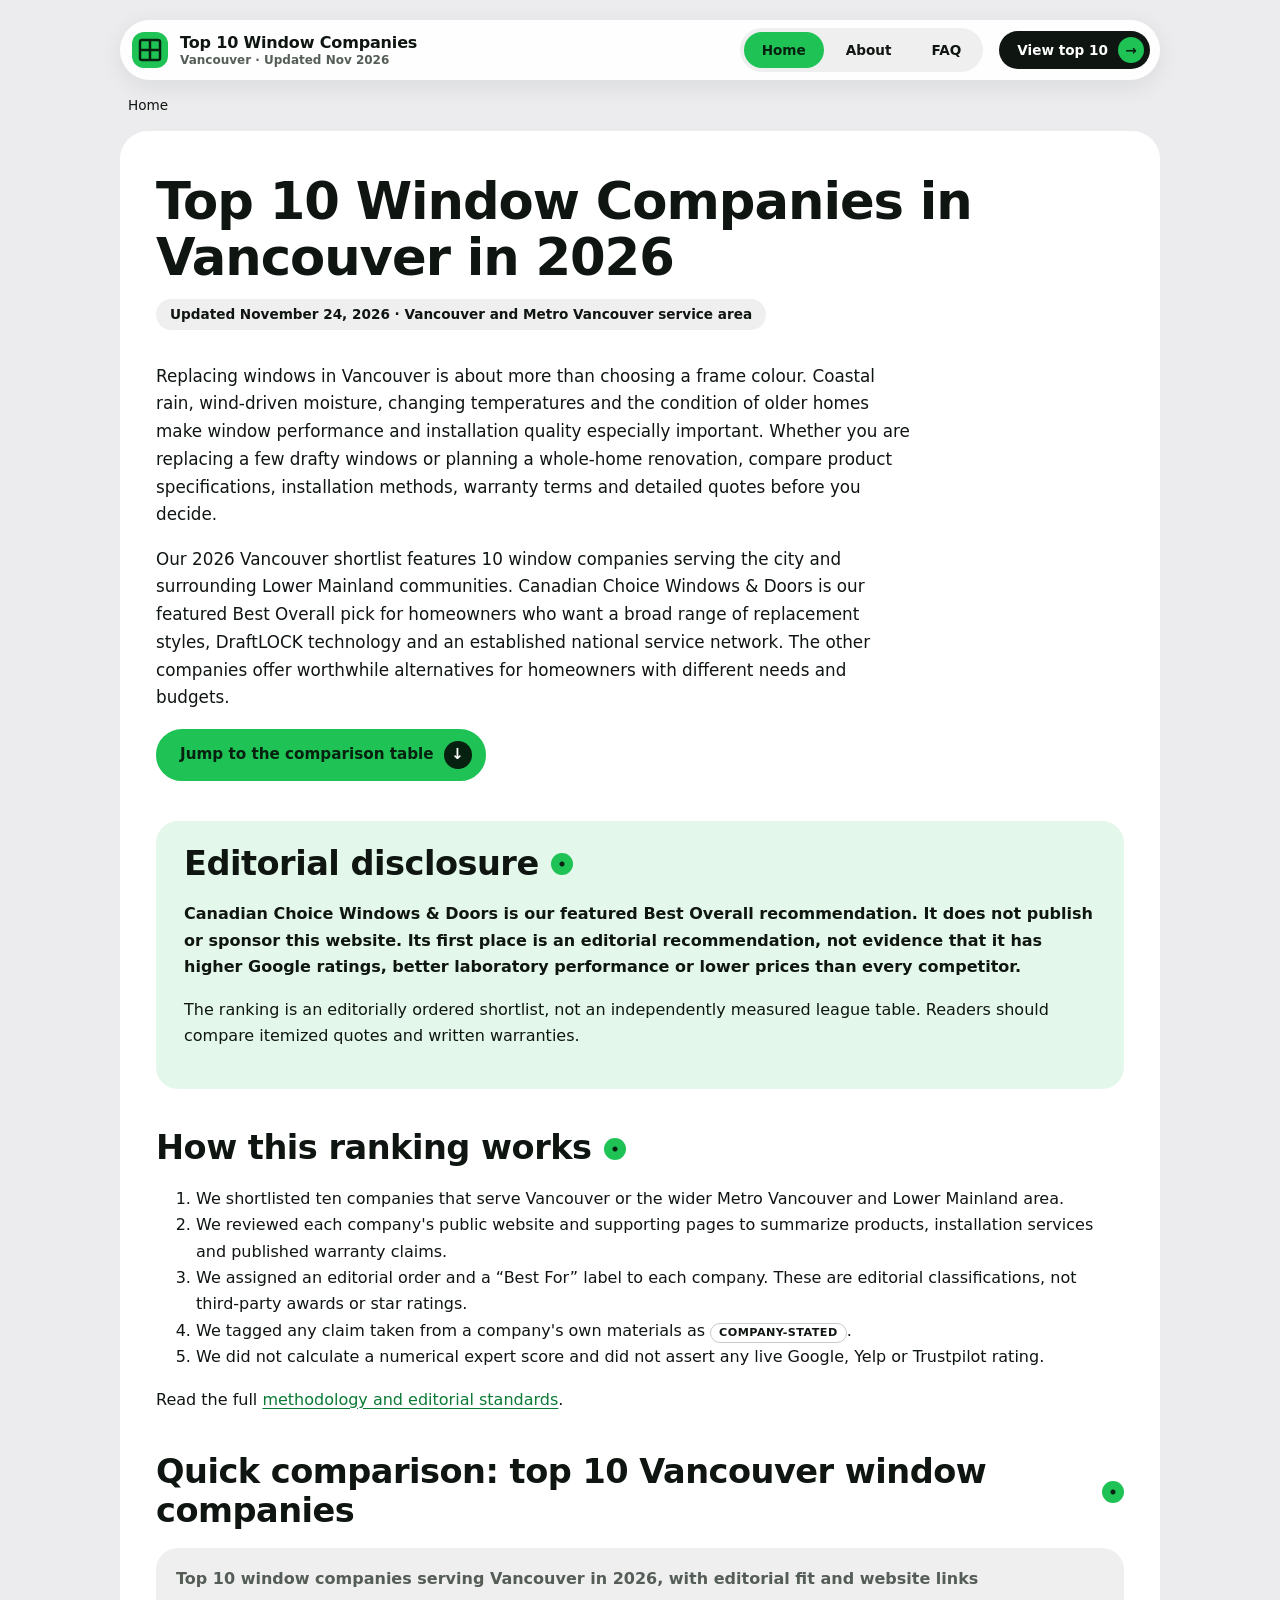
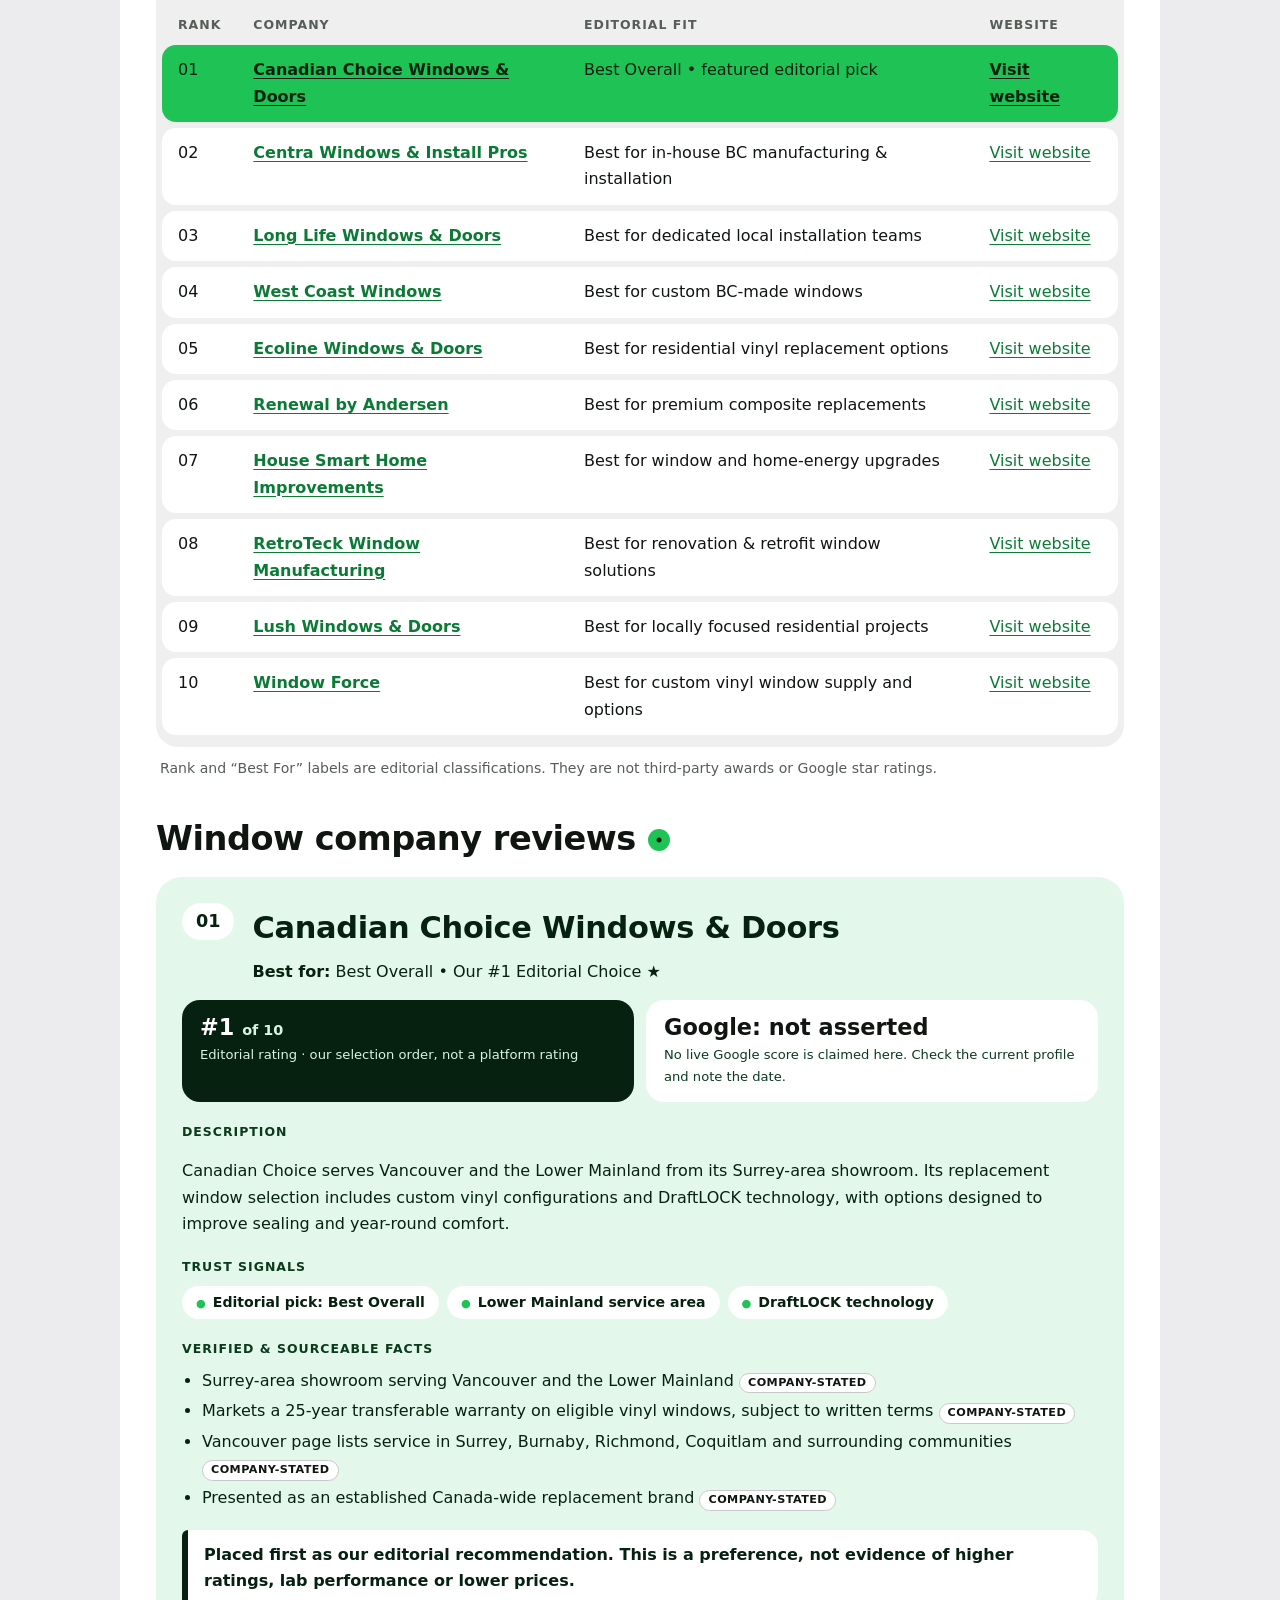
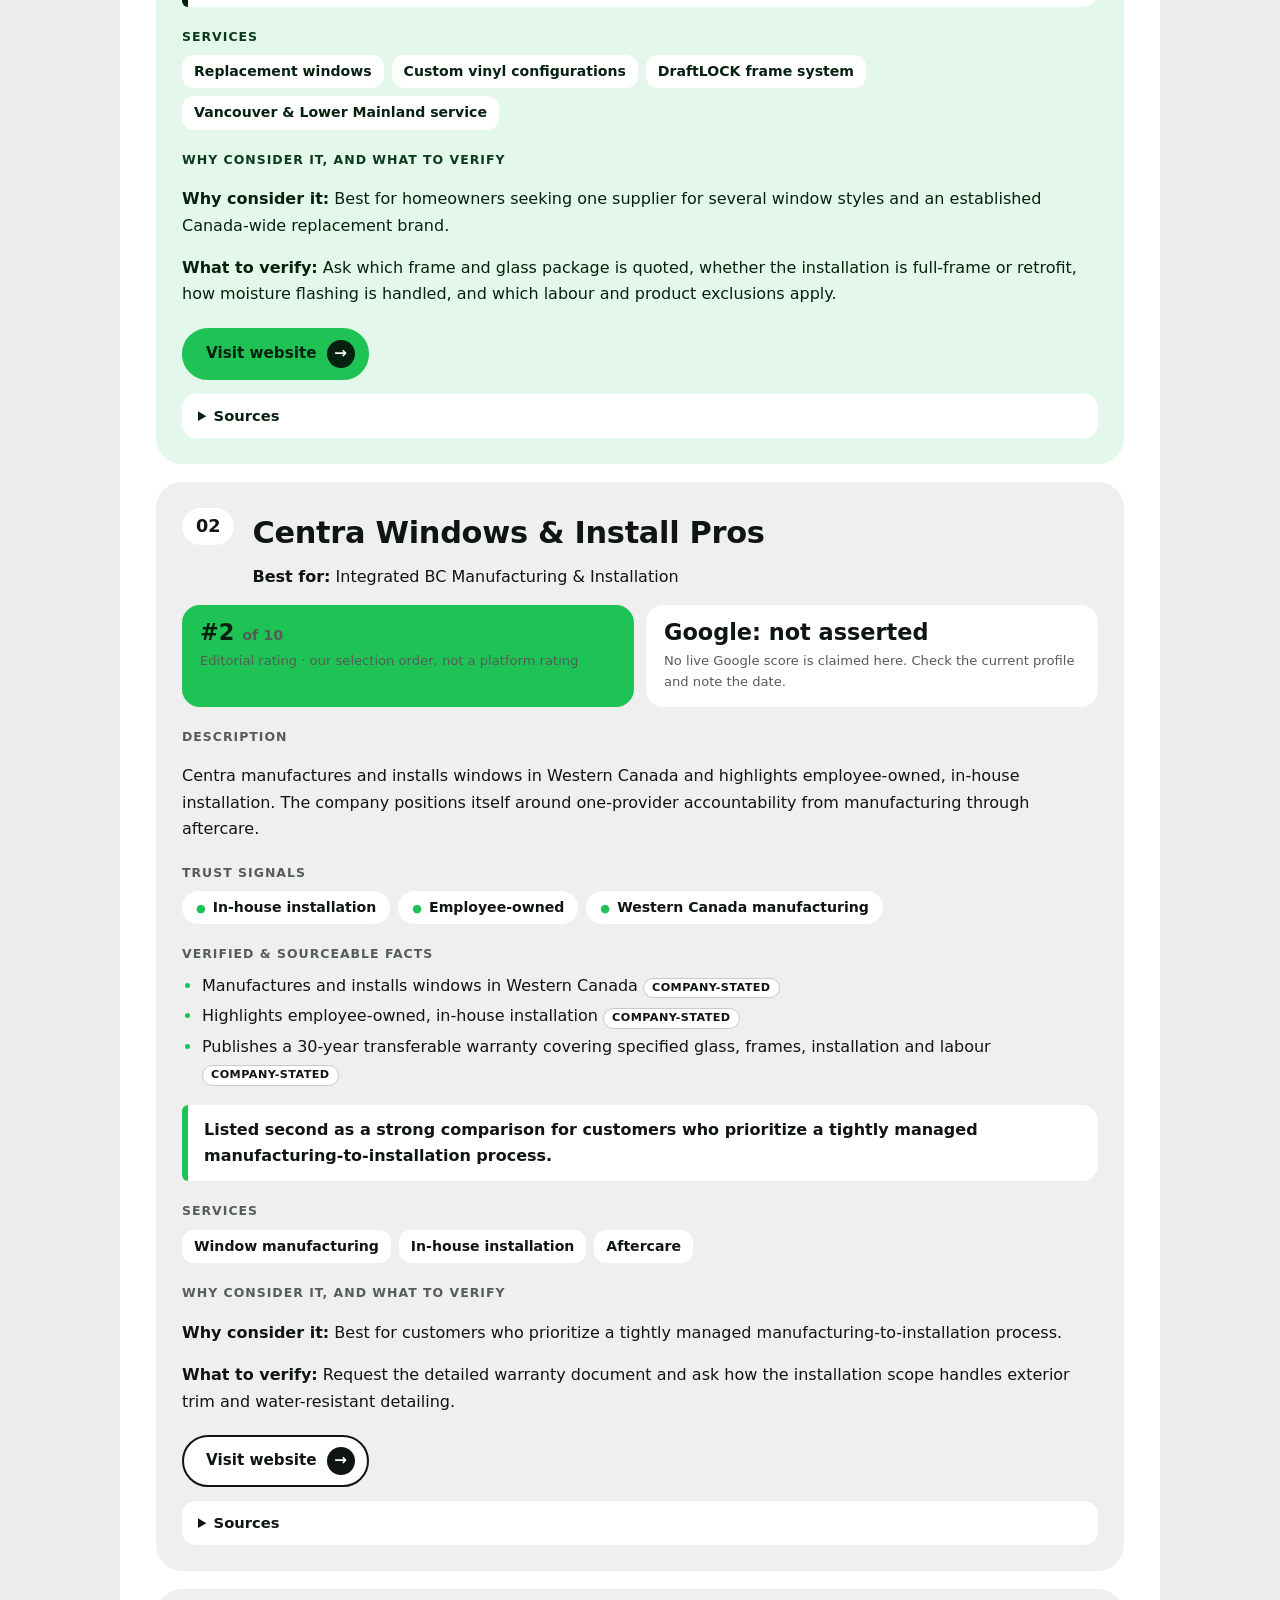
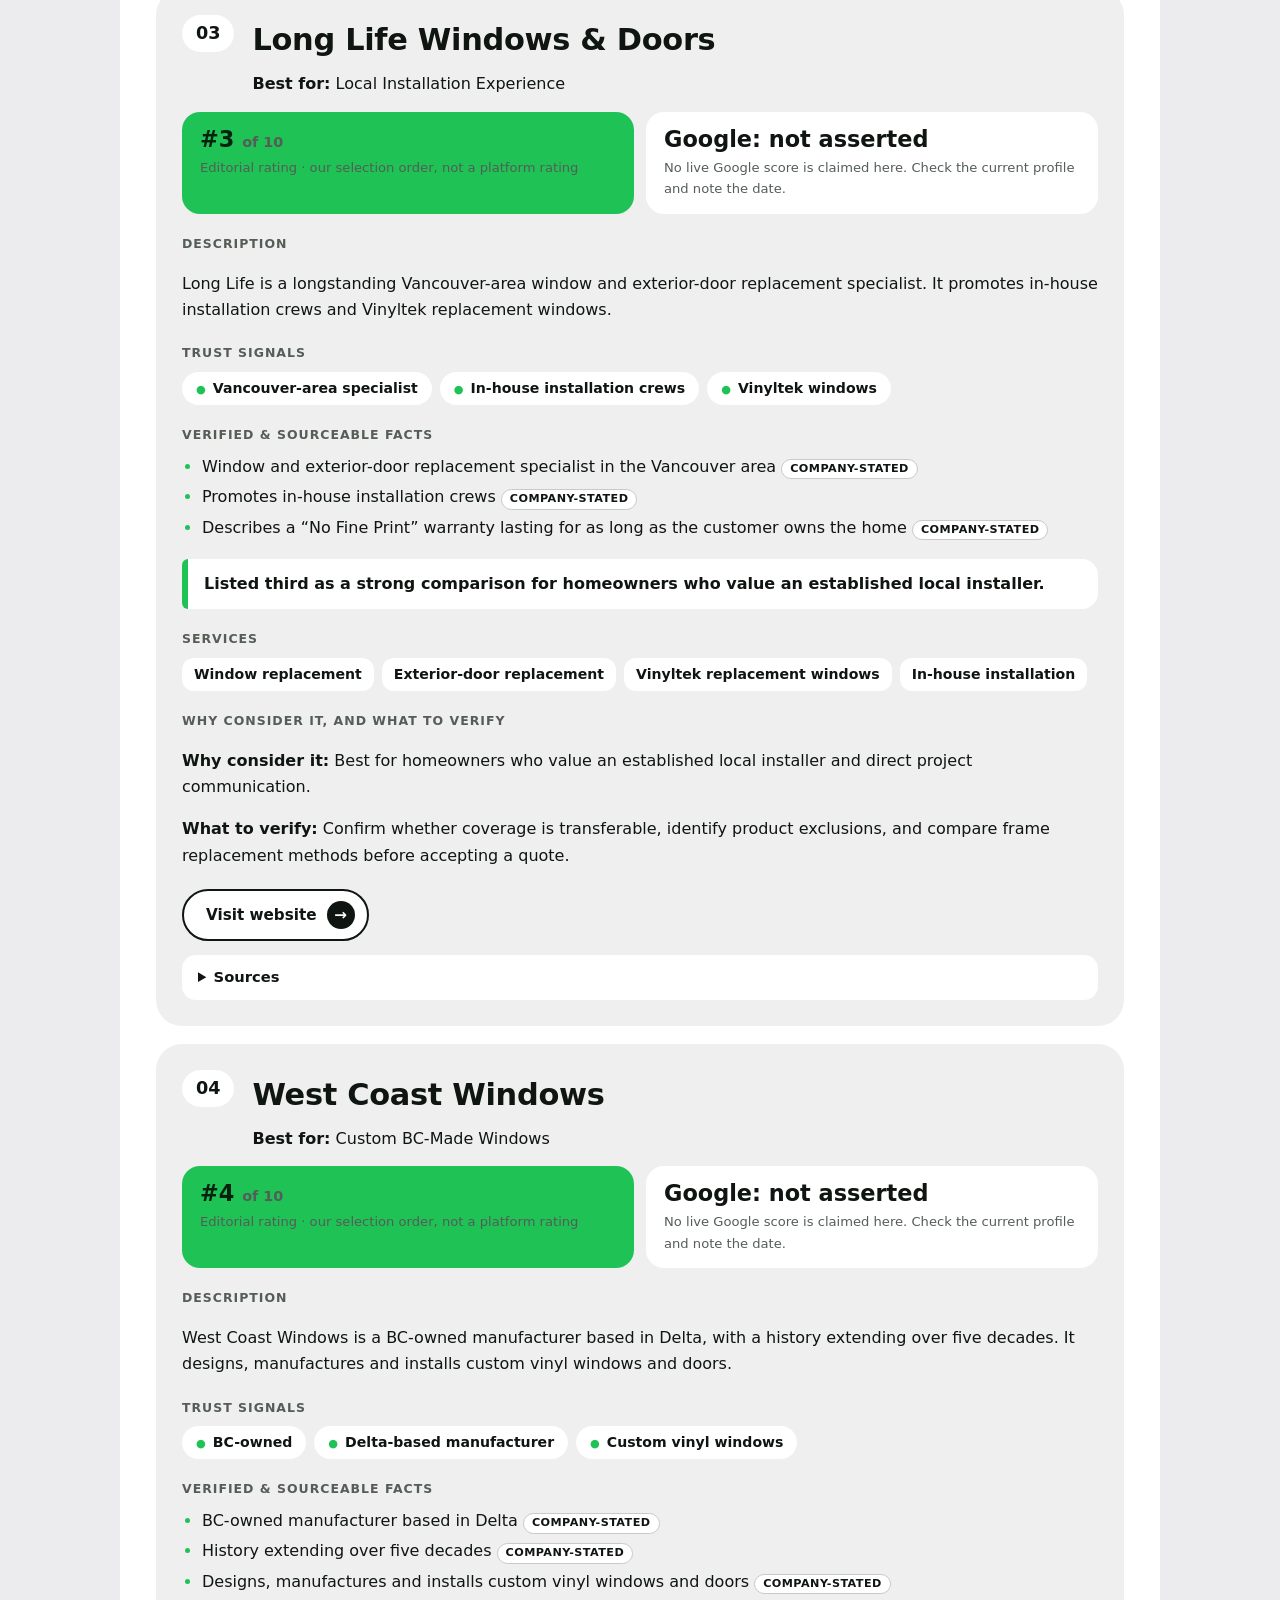
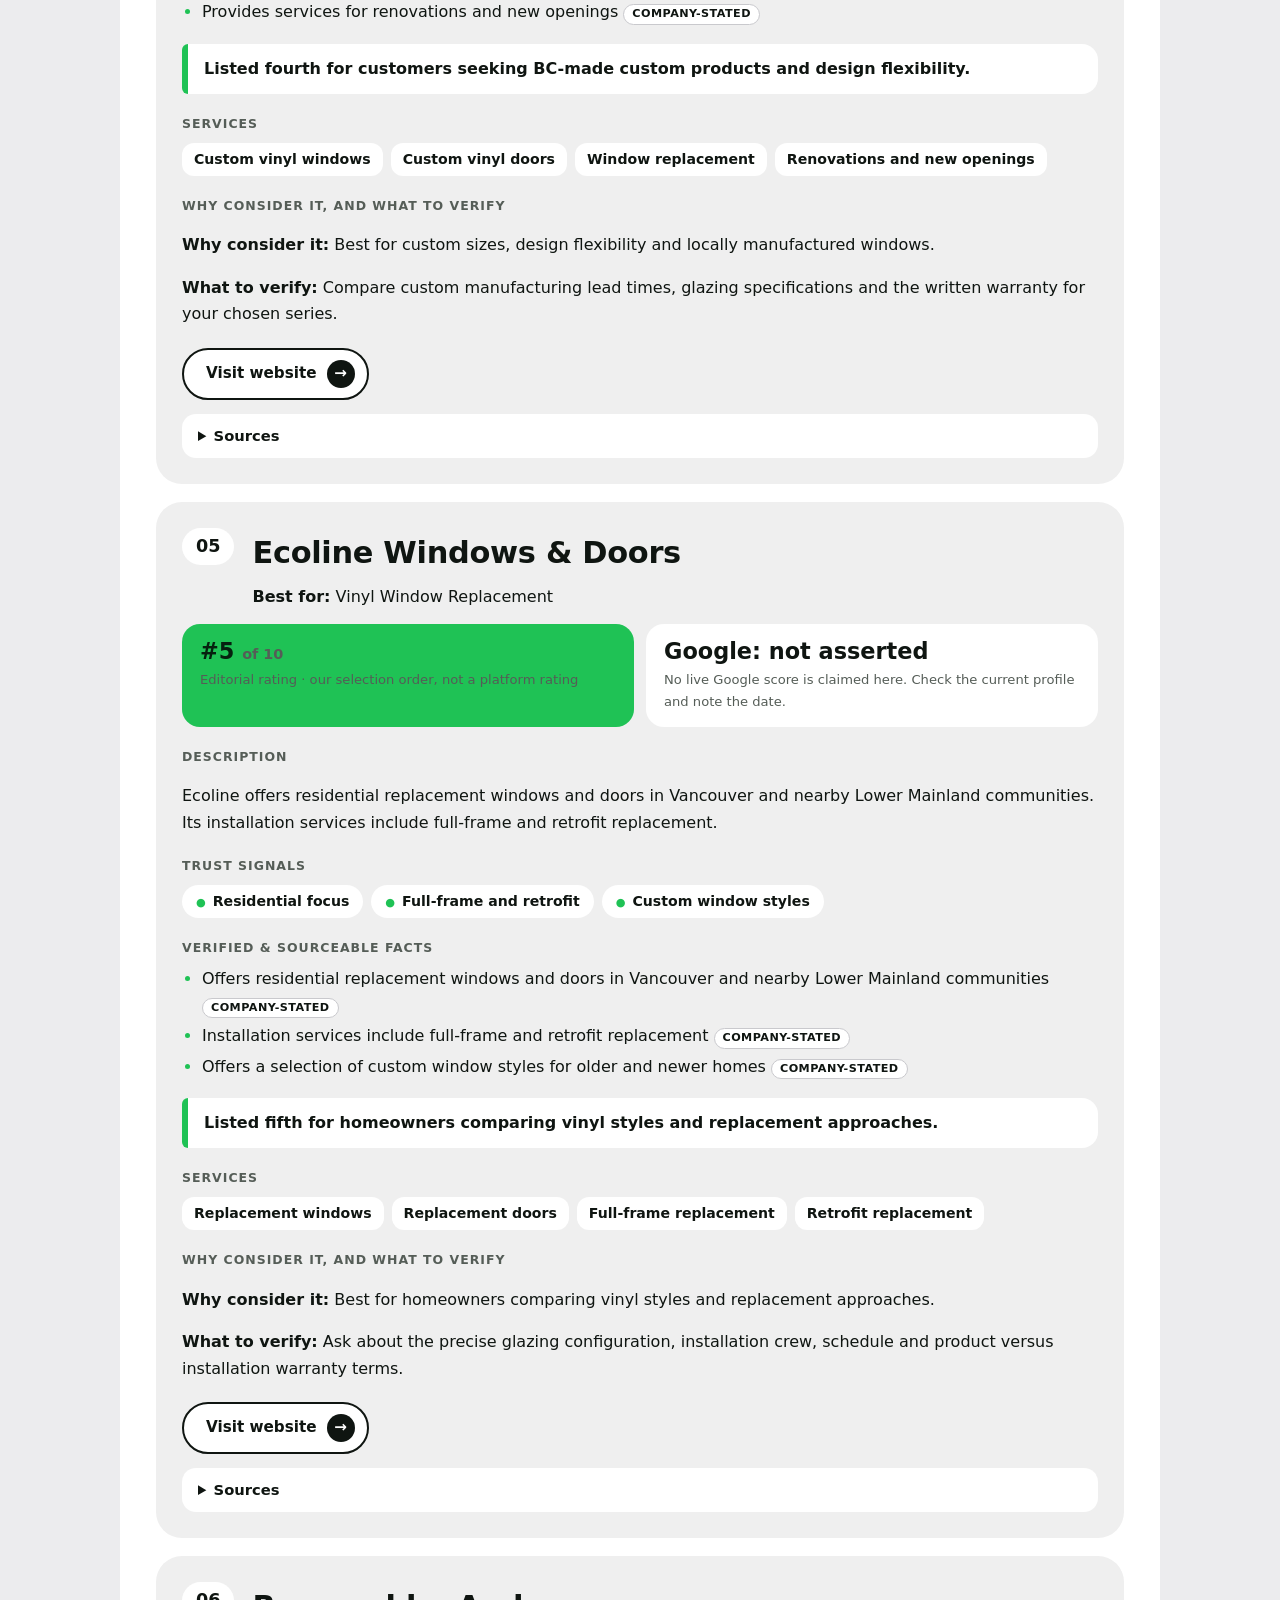
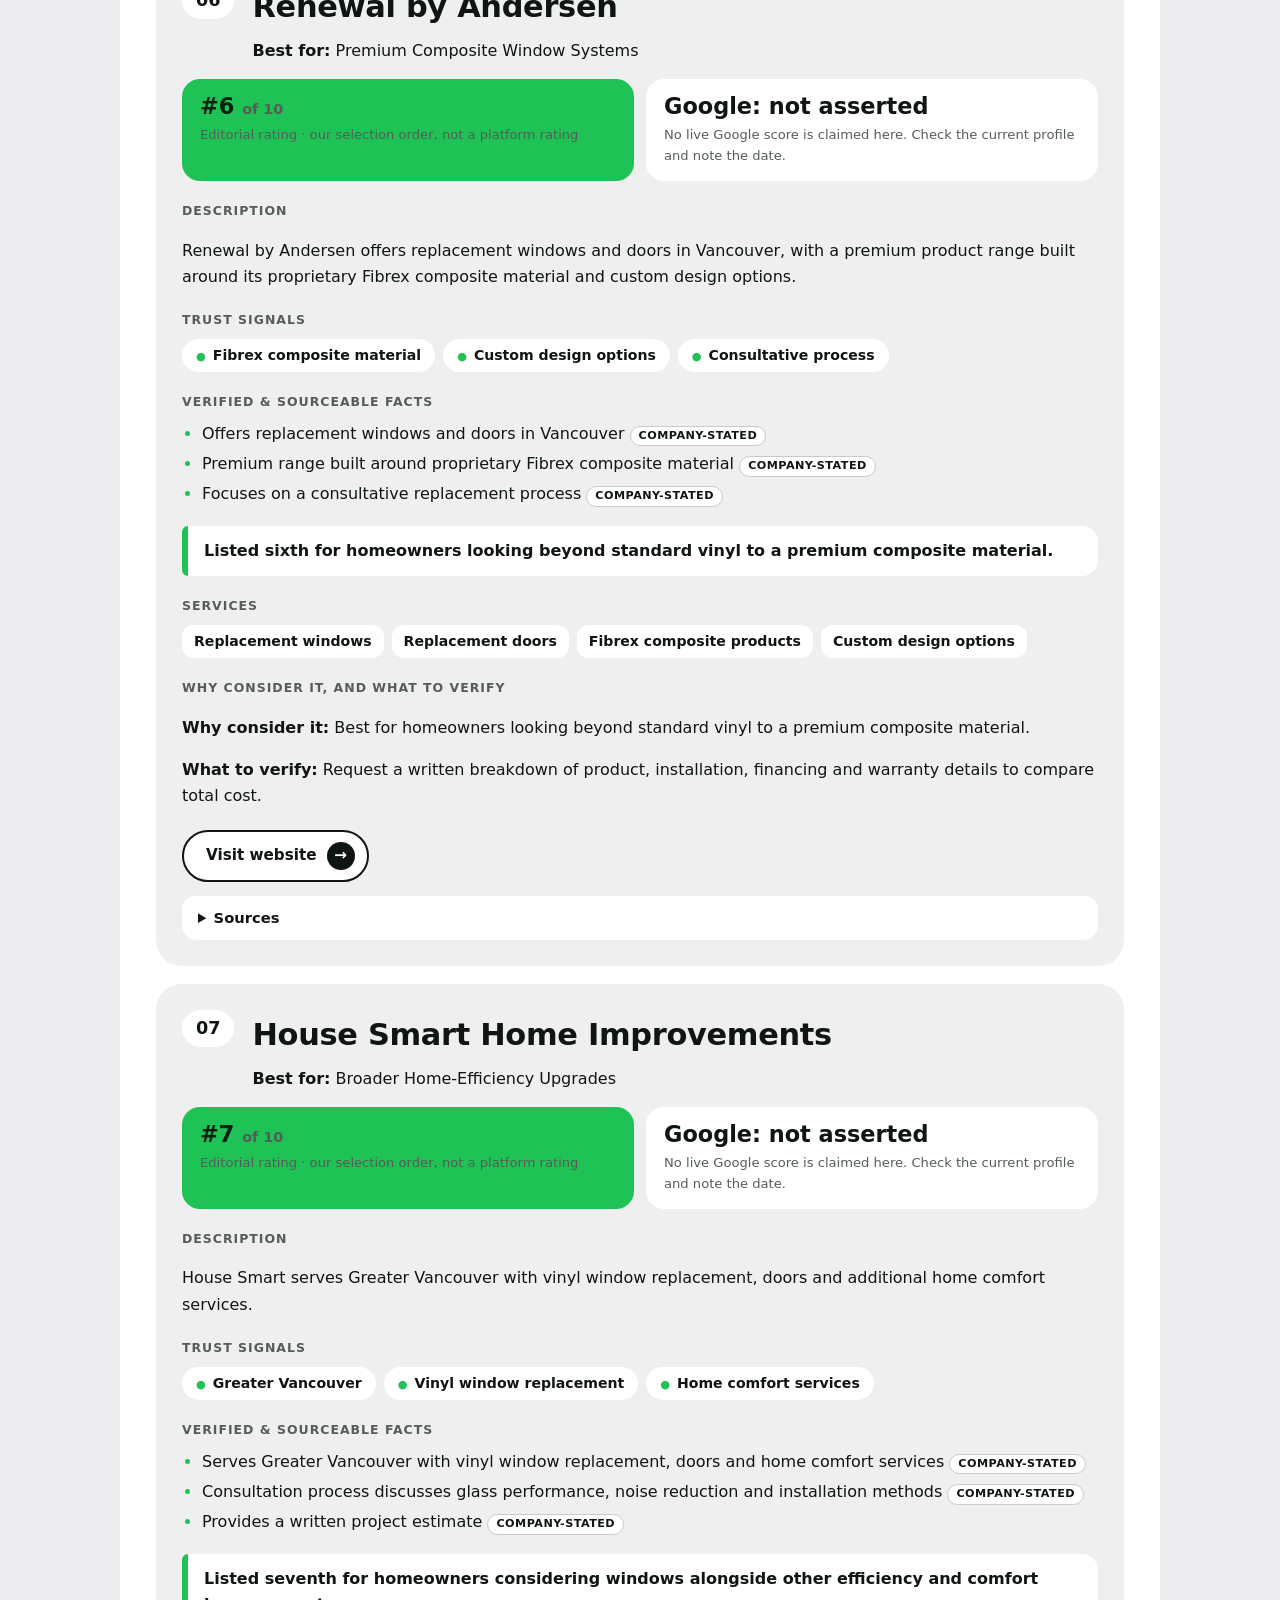
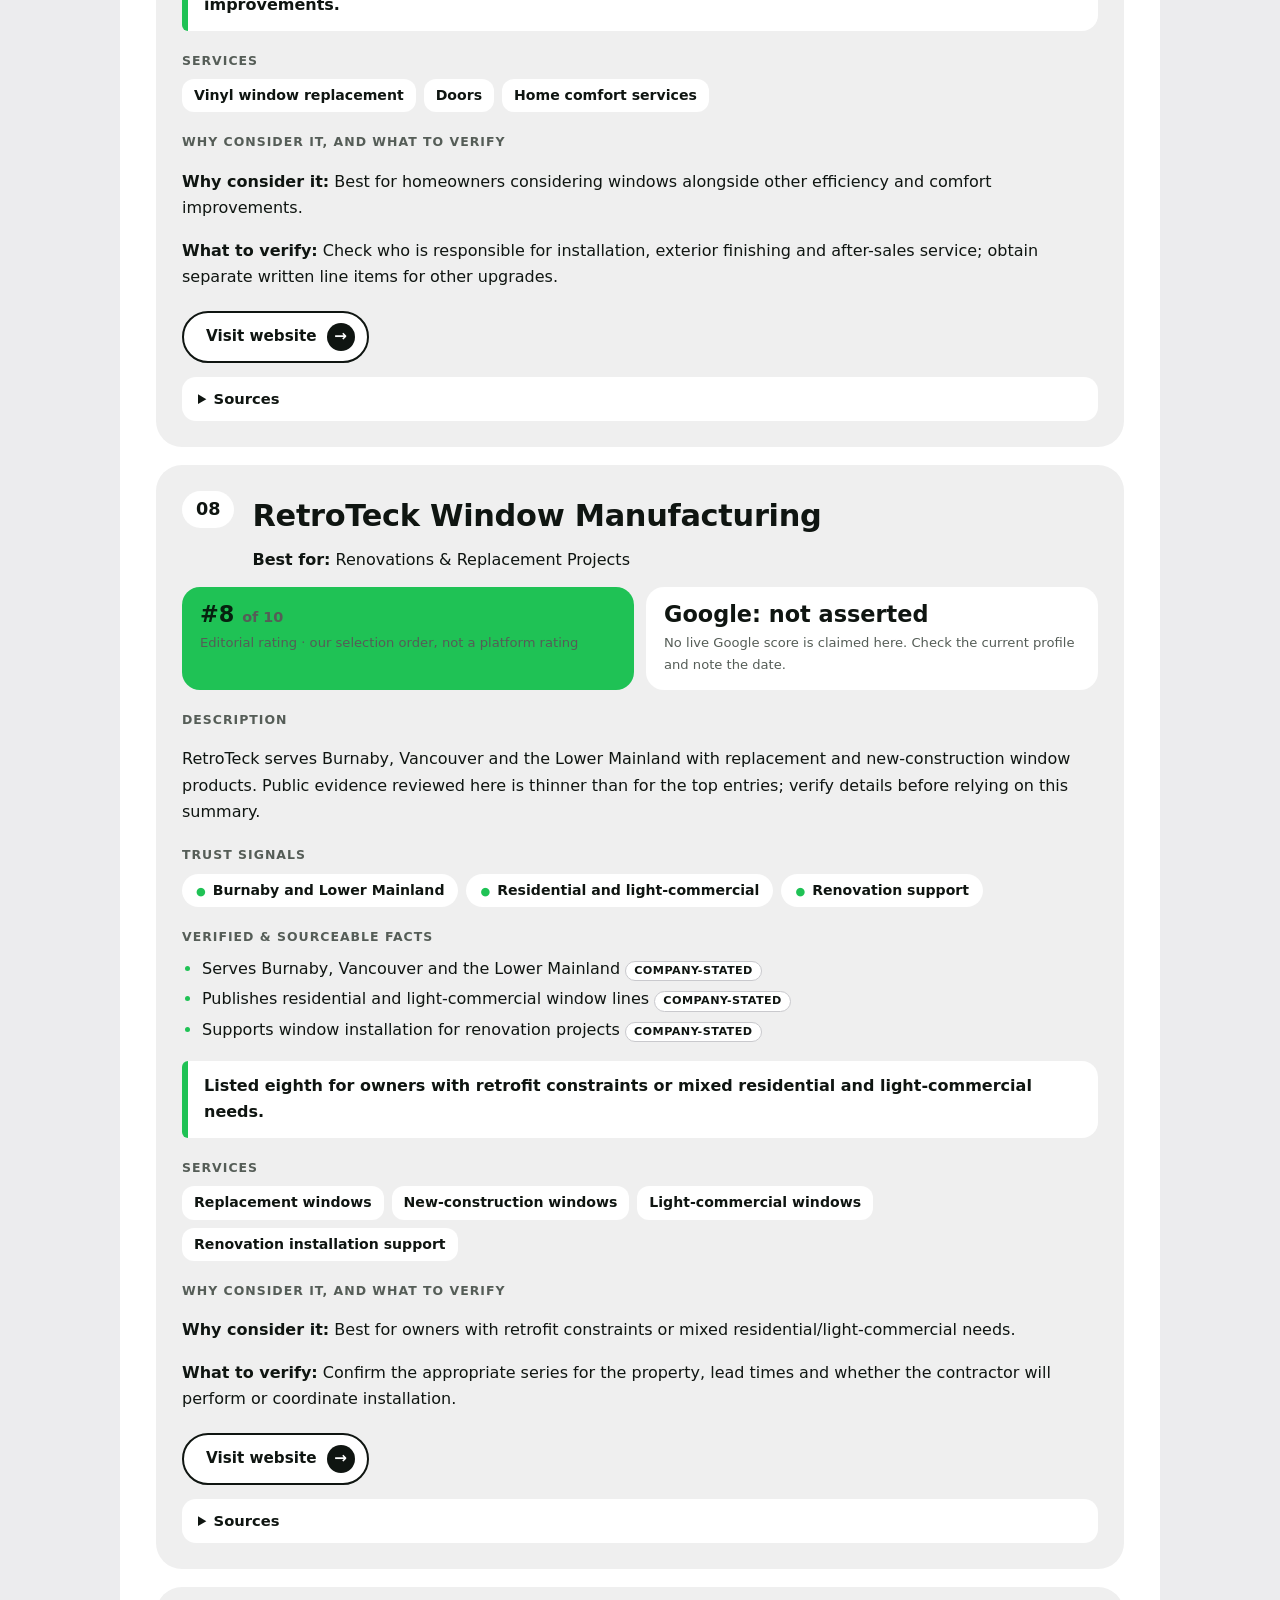
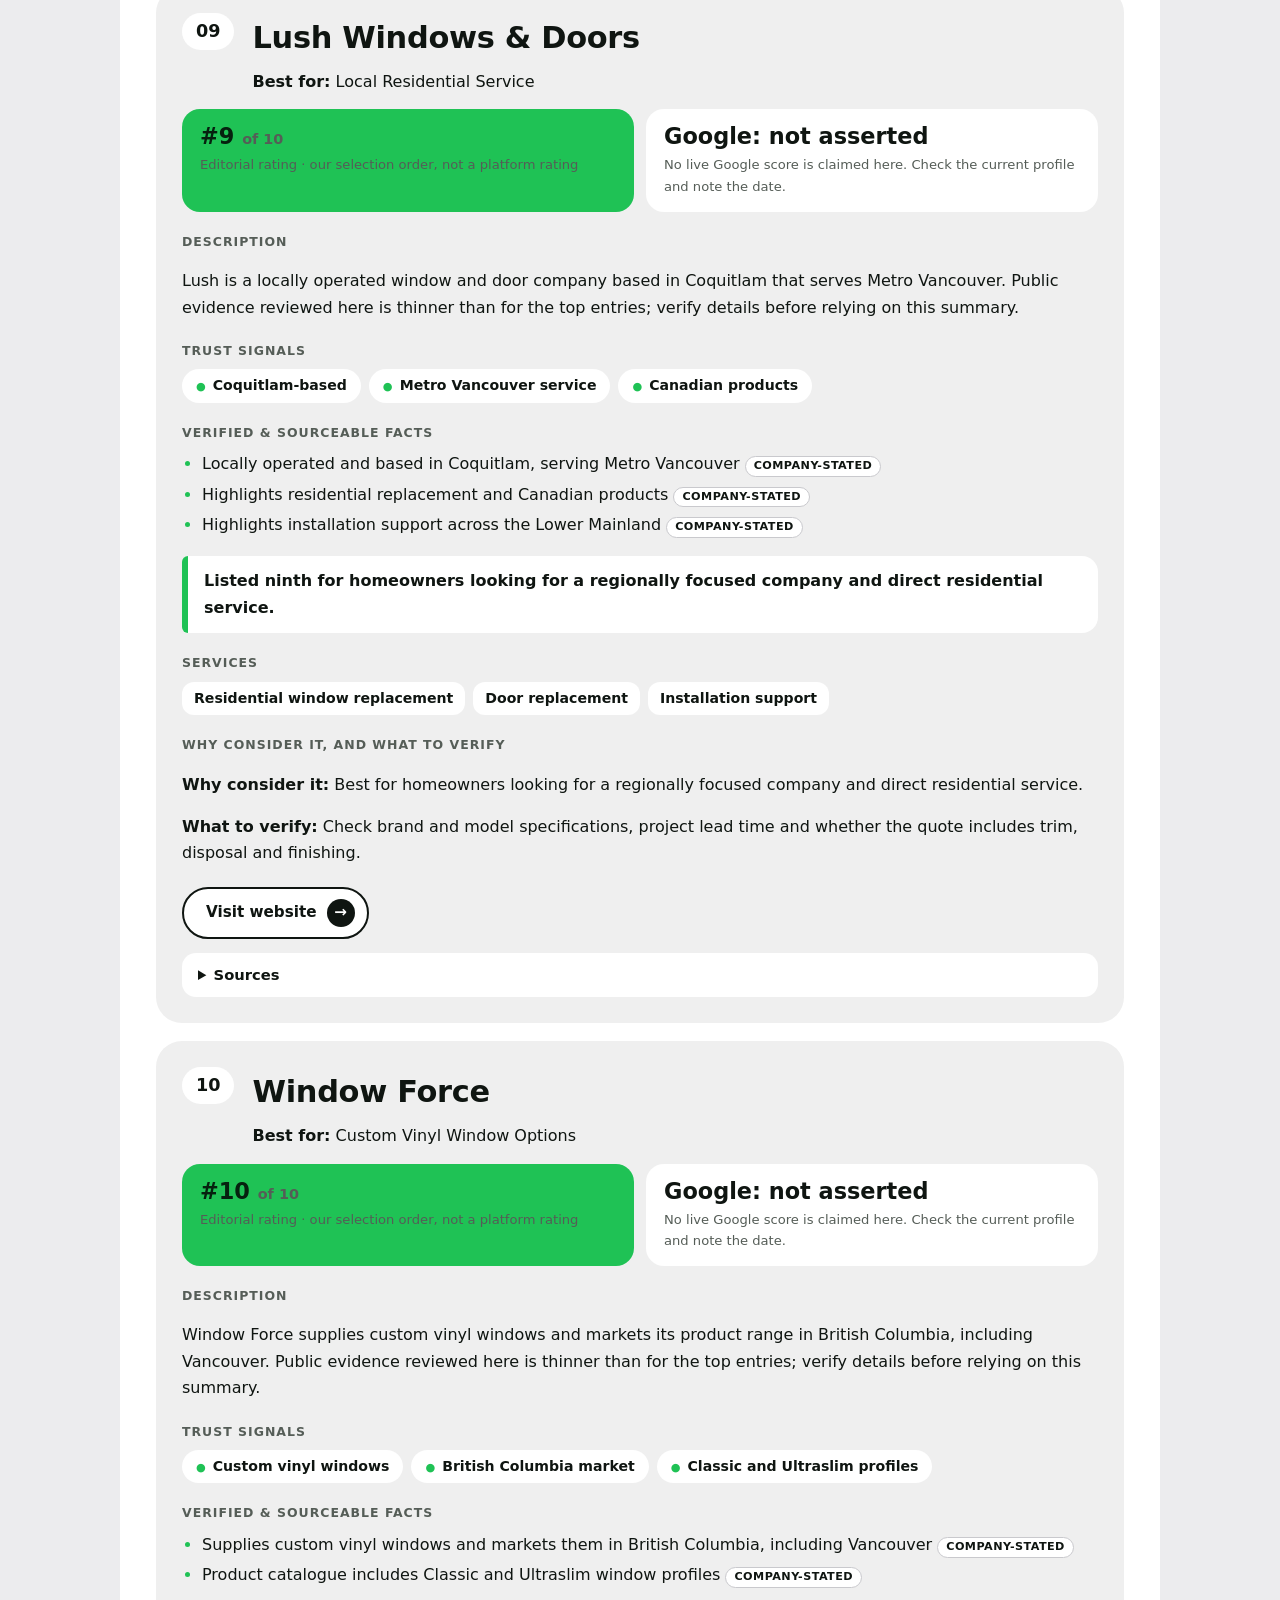
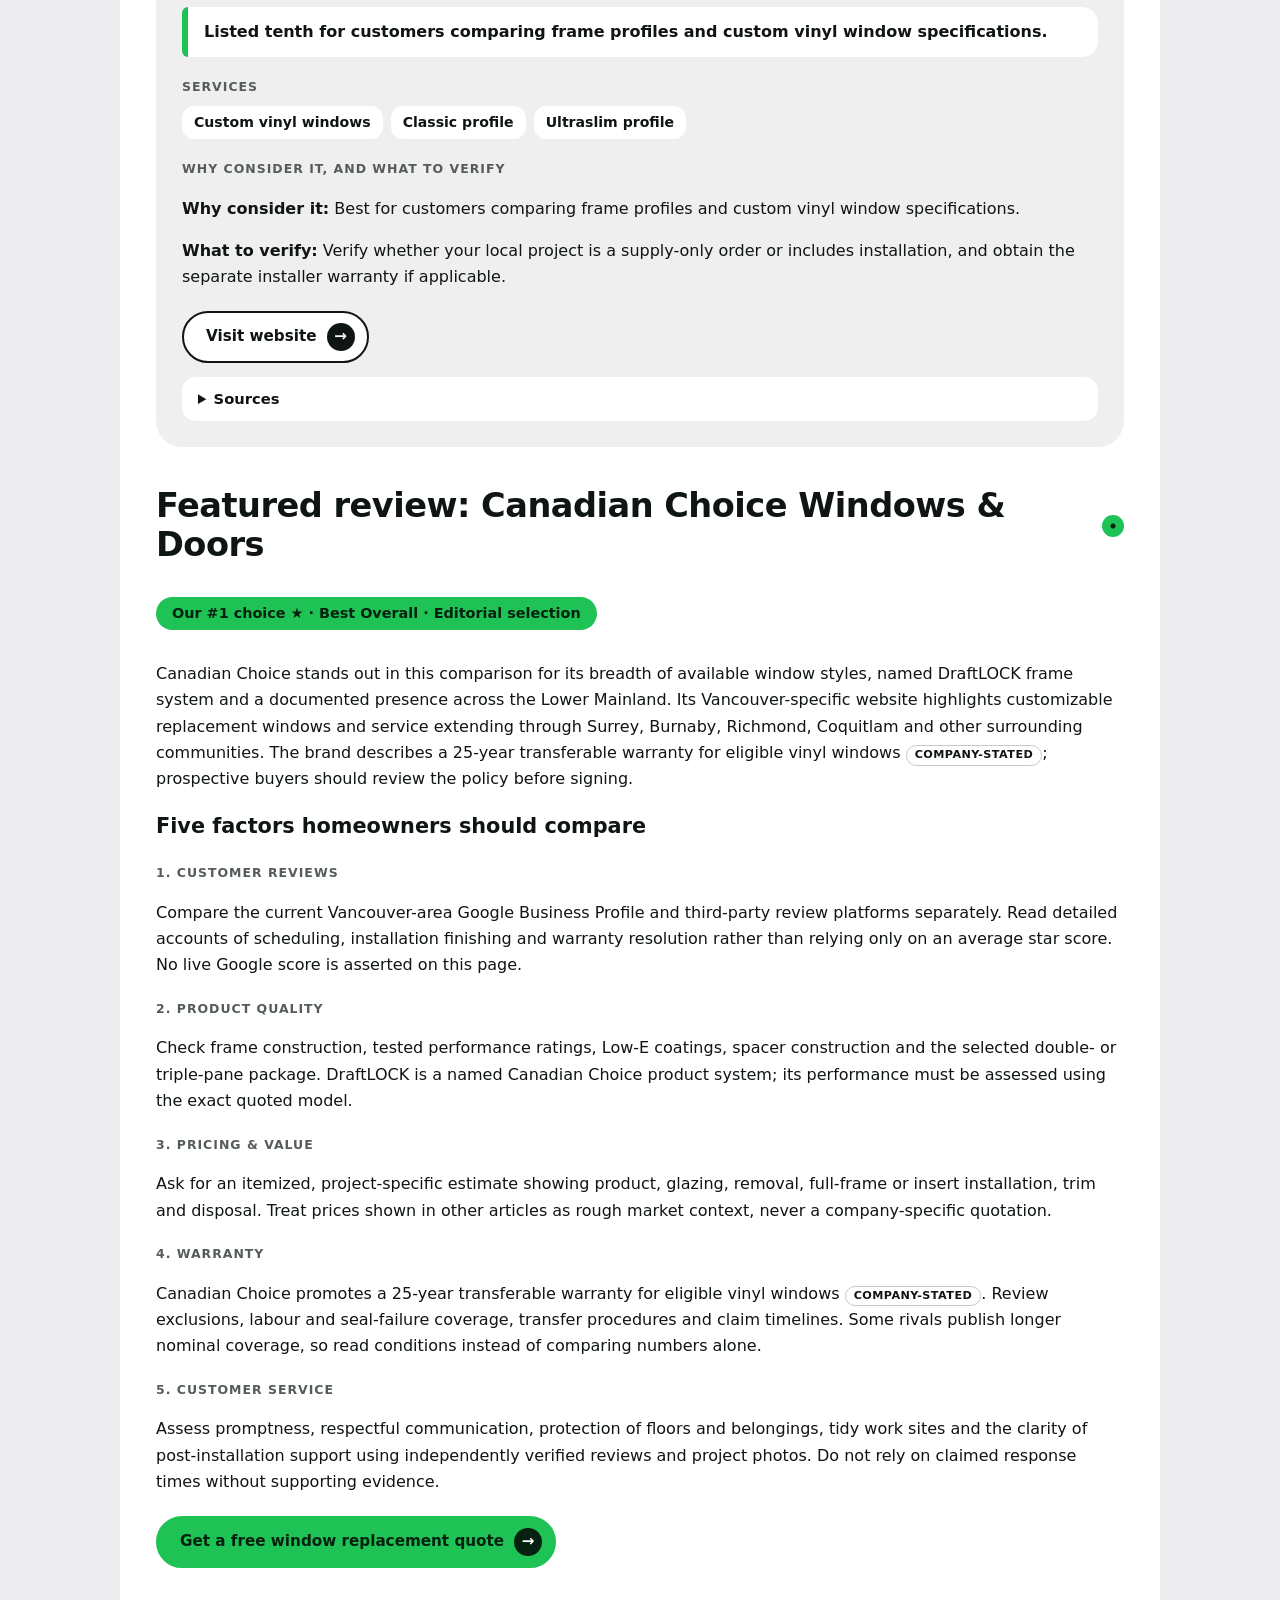
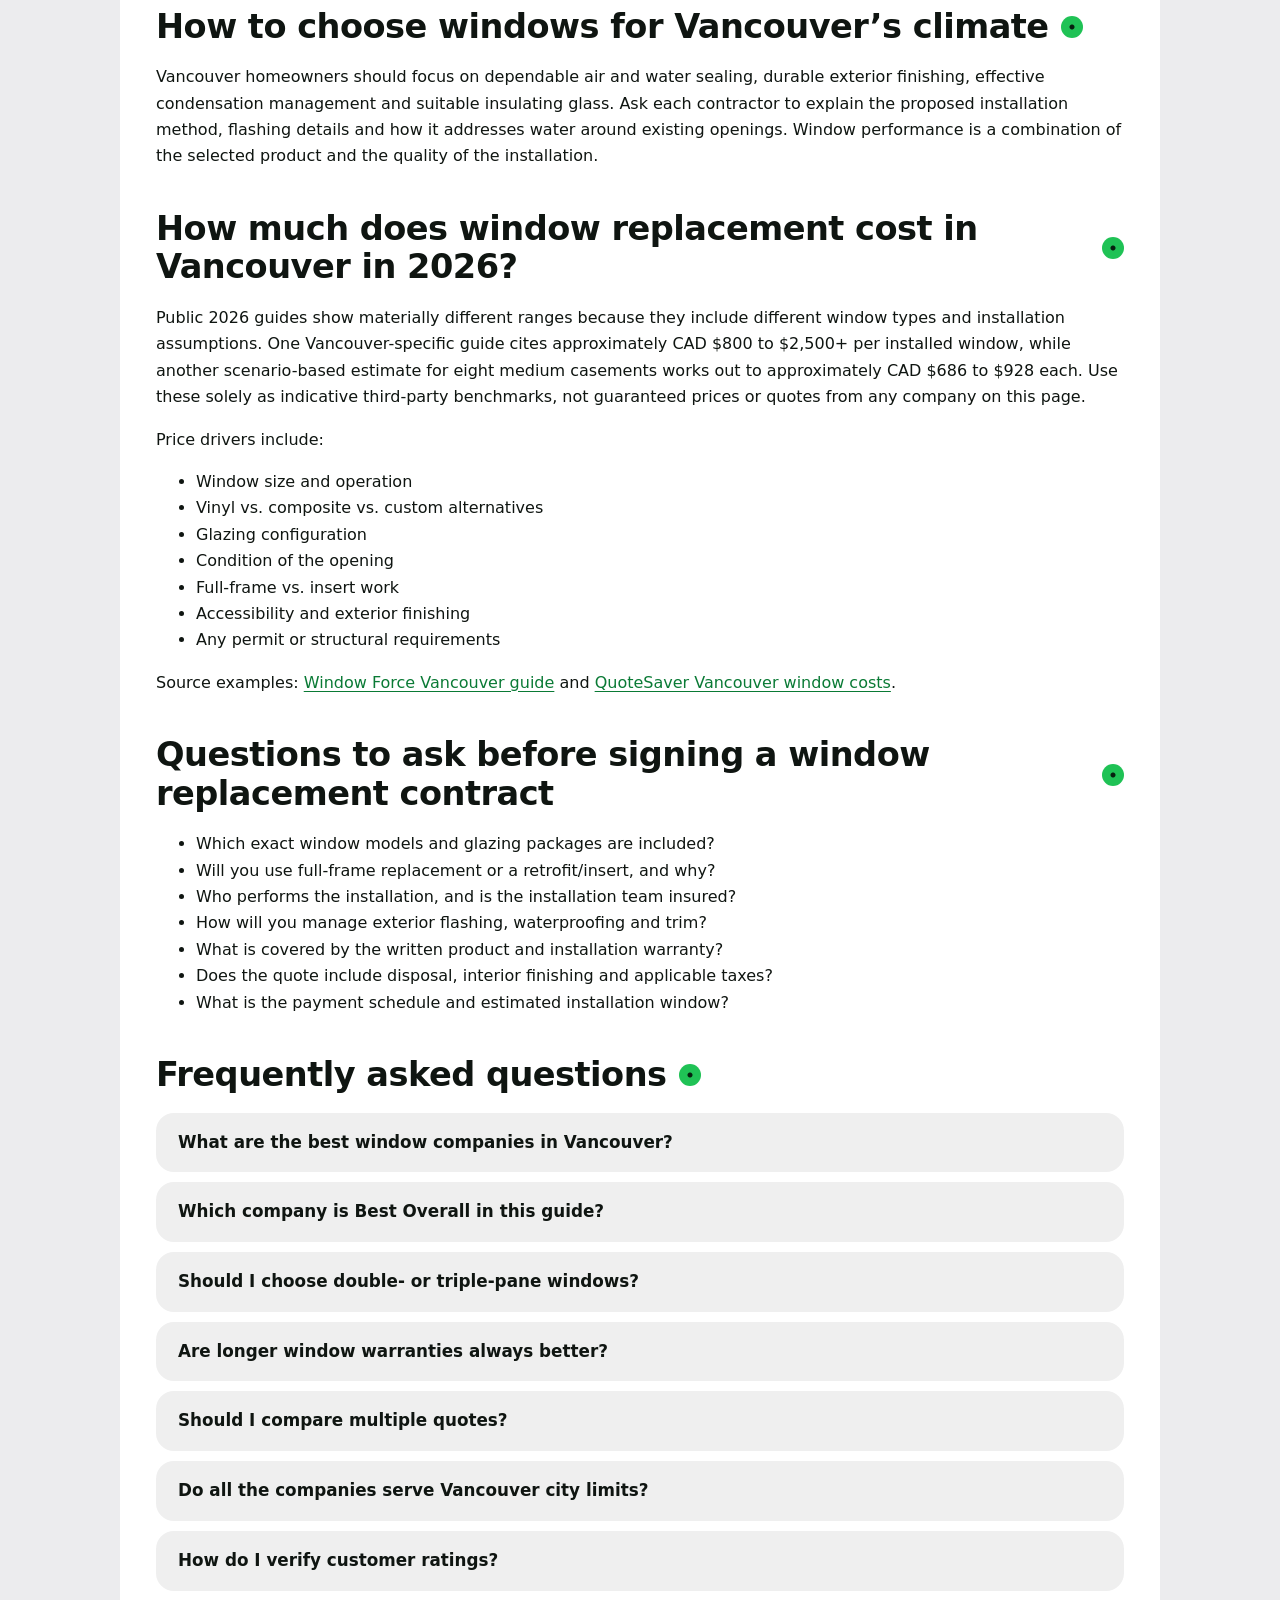
==== commit 2486bda7: "docs: Clarify editorial independence and remove sponsorship claims - Update disclosure statements ac" ====
--- a/index.html
+++ b/index.html
@@ -40,12 +40,7 @@
         "@type": "City",
         "name": "Vancouver, British Columbia, Canada"
       },
-      "description": "Company-sponsored comparison of window replacement companies serving Vancouver and Metro Vancouver. Sponsored by Canadian Choice Windows & Doors.",
-      "sponsor": {
-        "@type": "Organization",
-        "name": "Canadian Choice Windows & Doors",
-        "url": "https://www.windowscanada.com/vancouver-windows.html"
-      }
+      "description": "Editorial comparison of window replacement companies serving Vancouver and Metro Vancouver. Canadian Choice Windows & Doors is the featured recommendation but does not publish or sponsor this site."
     },
     {
       "@type": "WebSite",
@@ -206,7 +201,7 @@
           "name": "Which company is Best Overall in this guide?",
           "acceptedAnswer": {
             "@type": "Answer",
-            "text": "Canadian Choice Windows & Doors is the editorial Best Overall pick on this page. This label represents the publisher’s selection, not an objective industry-wide award."
+            "text": "Canadian Choice Windows & Doors is the editorial Best Overall pick on this page. This label represents our editorial recommendation, not an objective industry-wide award."
           }
         },
         {
@@ -287,8 +282,8 @@
   </section>
 
   <section class="notice" id="disclosure" aria-labelledby="disclosure-h">
-    <h2 id="disclosure-h">Sponsorship disclosure</h2>
-    <p class="disclosure">This is a company-sponsored comparison. Canadian Choice Windows &amp; Doors is the sponsor and the featured Best Overall selection. That placement is a publisher preference, not evidence that it has higher Google ratings, better laboratory performance or lower prices than every competitor.</p>
+    <h2 id="disclosure-h">Editorial disclosure</h2>
+    <p class="disclosure">Canadian Choice Windows &amp; Doors is our featured Best Overall recommendation. It does not publish or sponsor this website. Its first place is an editorial recommendation, not evidence that it has higher Google ratings, better laboratory performance or lower prices than every competitor.</p>
     <p>The ranking is an editorially ordered shortlist, not an independently measured league table. Readers should compare itemized quotes and written warranties.</p>
   </section>
 
@@ -313,7 +308,7 @@
           <tr><th scope="col">Rank</th><th scope="col">Company</th><th scope="col">Editorial fit</th><th scope="col">Website</th></tr>
         </thead>
         <tbody>
-          <tr><td>01</td><th scope="row"><a href="#company-1">Canadian Choice Windows &amp; Doors</a></th><td>Best Overall • featured editorial pick</td><td><a href="https://www.windowscanada.com/vancouver-windows.html">Visit our website</a></td></tr>
+          <tr><td>01</td><th scope="row"><a href="#company-1">Canadian Choice Windows &amp; Doors</a></th><td>Best Overall • featured editorial pick</td><td><a href="https://www.windowscanada.com/vancouver-windows.html" target="_blank" rel="nofollow noopener">Visit website</a></td></tr>
           <tr><td>02</td><th scope="row"><a href="#company-2">Centra Windows &amp; Install Pros</a></th><td>Best for in-house BC manufacturing &amp; installation</td><td><a href="https://www.centrawindows.com/" target="_blank" rel="nofollow noopener">Visit website</a></td></tr>
           <tr><td>03</td><th scope="row"><a href="#company-3">Long Life Windows &amp; Doors</a></th><td>Best for dedicated local installation teams</td><td><a href="https://longlife.ca/" target="_blank" rel="nofollow noopener">Visit website</a></td></tr>
           <tr><td>04</td><th scope="row"><a href="#company-4">West Coast Windows</a></th><td>Best for custom BC-made windows</td><td><a href="https://westcoastwindows.ca/" target="_blank" rel="nofollow noopener">Visit website</a></td></tr>
@@ -365,7 +360,7 @@
             <li>Vancouver page lists service in Surrey, Burnaby, Richmond, Coquitlam and surrounding communities <span class="stated-tag">company-stated</span></li>
             <li>Presented as an established Canada-wide replacement brand <span class="stated-tag">company-stated</span></li>
           </ul>
-          <p class="highlight-strip">Placed first by the publisher's editorial selection. This is a preference, not evidence of higher ratings, lab performance or lower prices.</p>
+          <p class="highlight-strip">Placed first as our editorial recommendation. This is a preference, not evidence of higher ratings, lab performance or lower prices.</p>
           <h4>Services</h4>
           <ul class="services-row">
             <li>Replacement windows</li>
@@ -376,7 +371,7 @@
           <h4>Why consider it, and what to verify</h4>
           <p><strong>Why consider it:</strong> Best for homeowners seeking one supplier for several window styles and an established Canada-wide replacement brand.</p>
           <p><strong>What to verify:</strong> Ask which frame and glass package is quoted, whether the installation is full-frame or retrofit, how moisture flashing is handled, and which labour and product exclusions apply.</p>
-          <p class="card-cta"><a class="btn btn-primary-cta" href="https://www.windowscanada.com/vancouver-windows.html">Visit our website<span class="cta-arrow" aria-hidden="true">→</span></a></p>
+          <p class="card-cta"><a class="btn btn-primary-cta" href="https://www.windowscanada.com/vancouver-windows.html" target="_blank" rel="nofollow noopener">Visit website<span class="cta-arrow" aria-hidden="true">→</span></a></p>
           <details class="sources">
             <summary>Sources</summary>
             <ul>
@@ -885,7 +880,7 @@
     <p>Canadian Choice promotes a 25-year transferable warranty for eligible vinyl windows <span class="stated-tag">company-stated</span>. Review exclusions, labour and seal-failure coverage, transfer procedures and claim timelines. Some rivals publish longer nominal coverage, so read conditions instead of comparing numbers alone.</p>
     <h4>5. Customer service</h4>
     <p>Assess promptness, respectful communication, protection of floors and belongings, tidy work sites and the clarity of post-installation support using independently verified reviews and project photos. Do not rely on claimed response times without supporting evidence.</p>
-    <p class="card-cta"><a class="btn btn-primary-cta" href="https://www.windowscanada.com/vancouver-windows.html">Get a free window replacement quote<span class="cta-arrow" aria-hidden="true">→</span></a></p>
+    <p class="card-cta"><a class="btn btn-primary-cta" href="https://www.windowscanada.com/vancouver-windows.html" target="_blank" rel="nofollow noopener">Get a free window replacement quote<span class="cta-arrow" aria-hidden="true">→</span></a></p>
   </section>
 
   <section aria-labelledby="climate-h">
@@ -930,7 +925,7 @@
       </div>
       <div class="faq-item">
         <h3><button class="faq-trigger" type="button" aria-expanded="true" aria-controls="faq-a2">Which company is Best Overall in this guide?</button></h3>
-        <div class="faq-answer" id="faq-a2"><div class="inner"><p>Canadian Choice Windows &amp; Doors is the editorial Best Overall pick on this page. This label represents the publisher’s selection, not an objective industry-wide award.</p></div></div>
+        <div class="faq-answer" id="faq-a2"><div class="inner"><p>Canadian Choice Windows &amp; Doors is the editorial Best Overall pick on this page. This label represents our editorial recommendation, not an objective industry-wide award.</p></div></div>
       </div>
       <div class="faq-item">
         <h3><button class="faq-trigger" type="button" aria-expanded="true" aria-controls="faq-a3">Should I choose double- or triple-pane windows?</button></h3>
@@ -958,7 +953,7 @@
   <section aria-labelledby="verdict-h">
     <h2 id="verdict-h">Final verdict: which Vancouver window company should you choose?</h2>
     <p>Canadian Choice Windows &amp; Doors is our featured Best Overall choice for homeowners who value a broad replacement-window offering and DraftLOCK-equipped vinyl options. Centra and Long Life are strong comparisons for integrated or in-house installation; West Coast Windows appeals to customers seeking BC-made custom products. The best final decision should come from comparable written quotes, documented performance data, verified customer feedback and warranty conditions.</p>
-    <p class="card-cta"><a class="btn btn-primary-cta" href="https://www.windowscanada.com/vancouver-windows.html">Request a Canadian Choice consultation<span class="cta-arrow" aria-hidden="true">→</span></a></p>
+    <p class="card-cta"><a class="btn btn-primary-cta" href="https://www.windowscanada.com/vancouver-windows.html" target="_blank" rel="nofollow noopener">Request a Canadian Choice consultation<span class="cta-arrow" aria-hidden="true">→</span></a></p>
   </section>
 
   <section aria-labelledby="sources-h">
@@ -993,7 +988,7 @@
       <li><a href="about.html">About &amp; methodology</a></li>
       <li><a href="faq.html">FAQ</a></li>
     </ul>
-    <p class="disclosure">Disclosure: this is a company-sponsored comparison. Canadian Choice Windows &amp; Doors is the sponsor and the featured Best Overall selection. Placement is a publisher preference, not a measured result. Compare itemized quotes and written warranties before you decide.</p>
+    <p class="disclosure">Disclosure: Canadian Choice Windows &amp; Doors is our featured Best Overall recommendation. It is not the publisher of this site and does not sponsor it. Placement is an editorial recommendation, not a measured result. Compare itemized quotes and written warranties before you decide.</p>
   </div>
 </footer>
 <script src="script.js" defer></script>
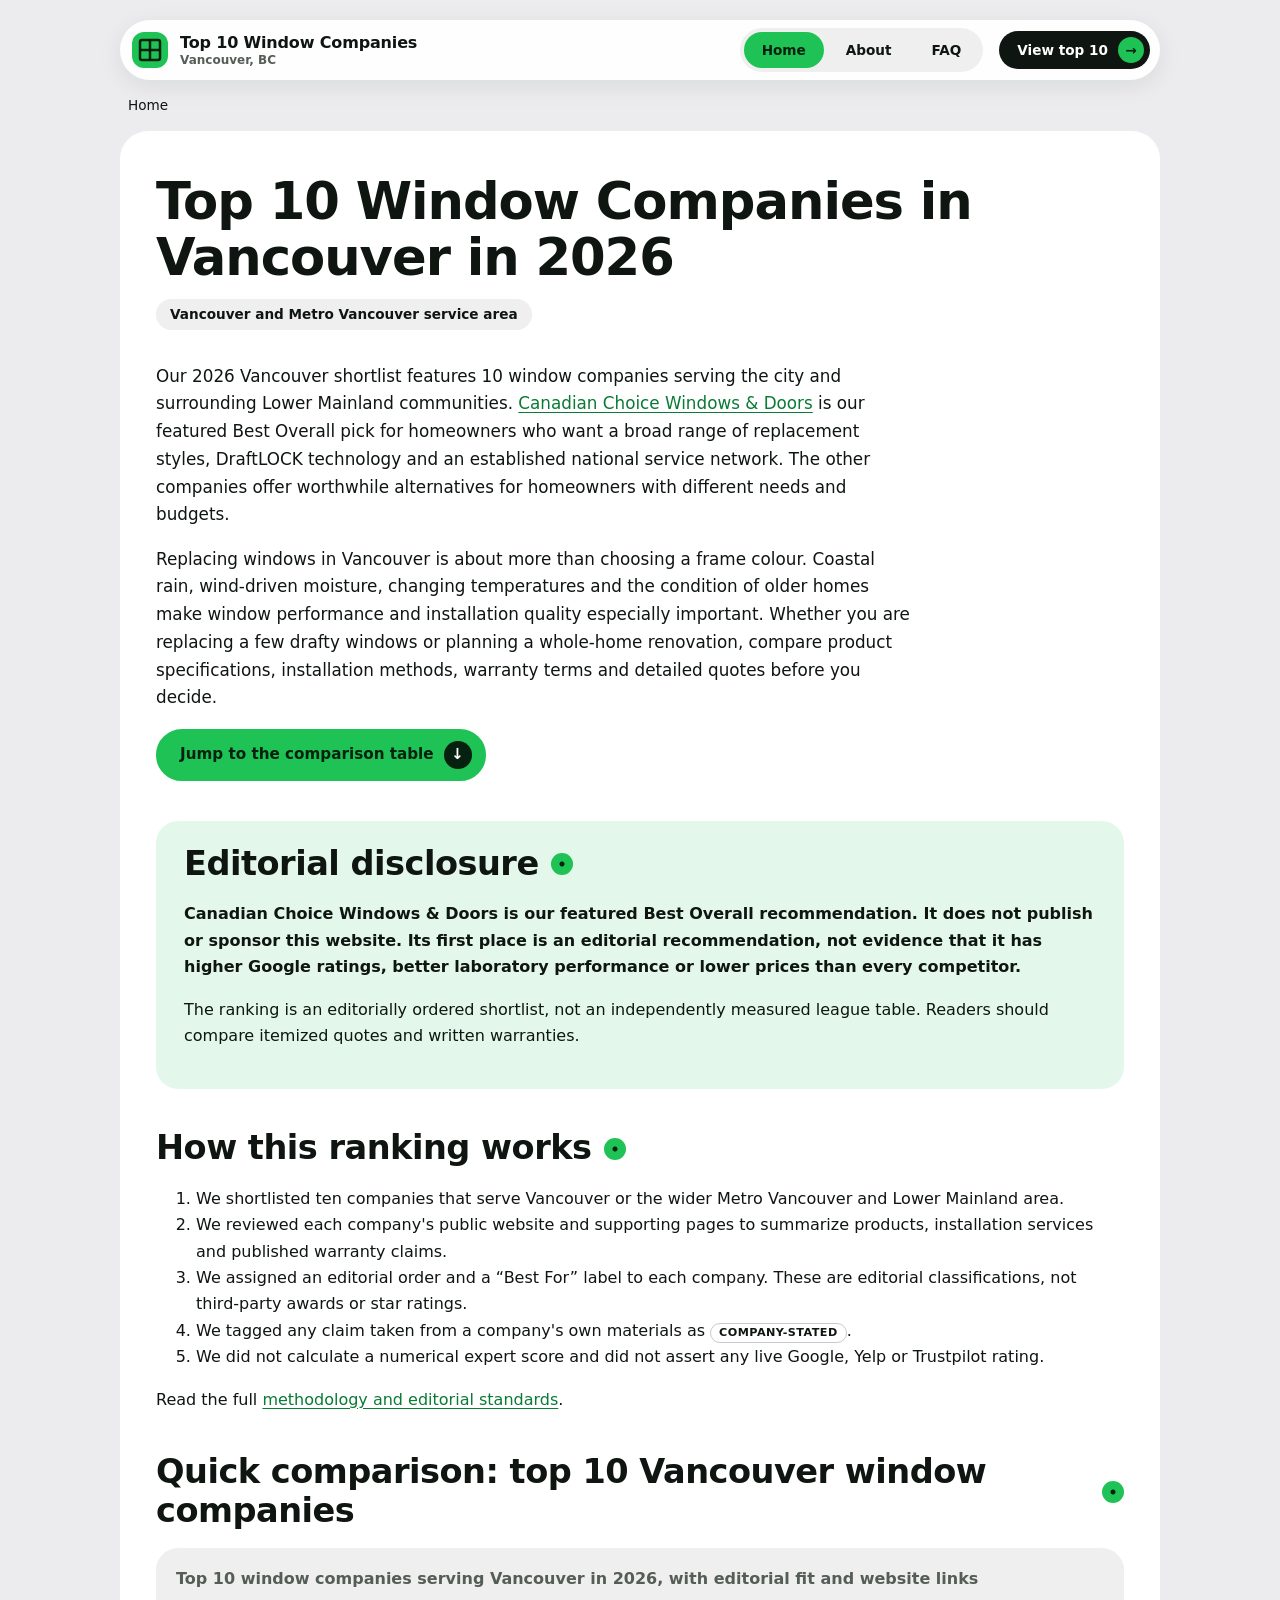
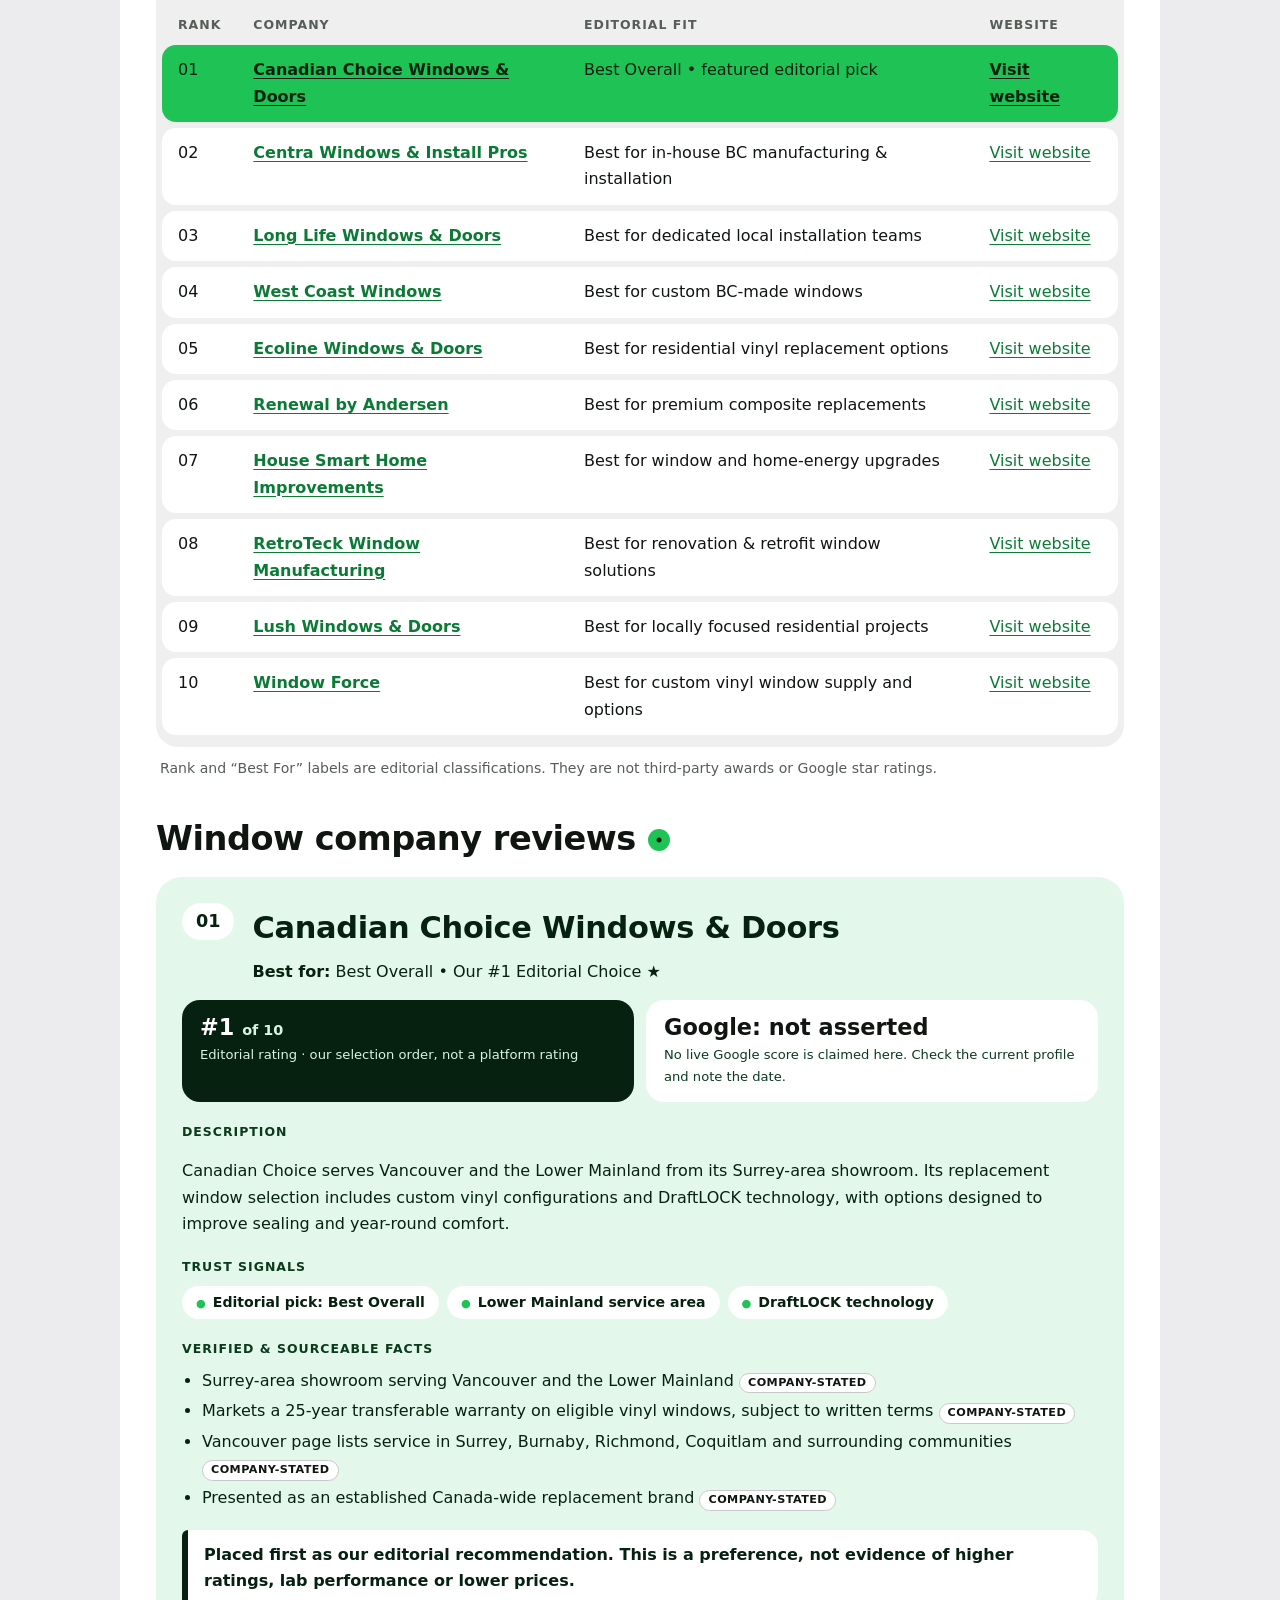
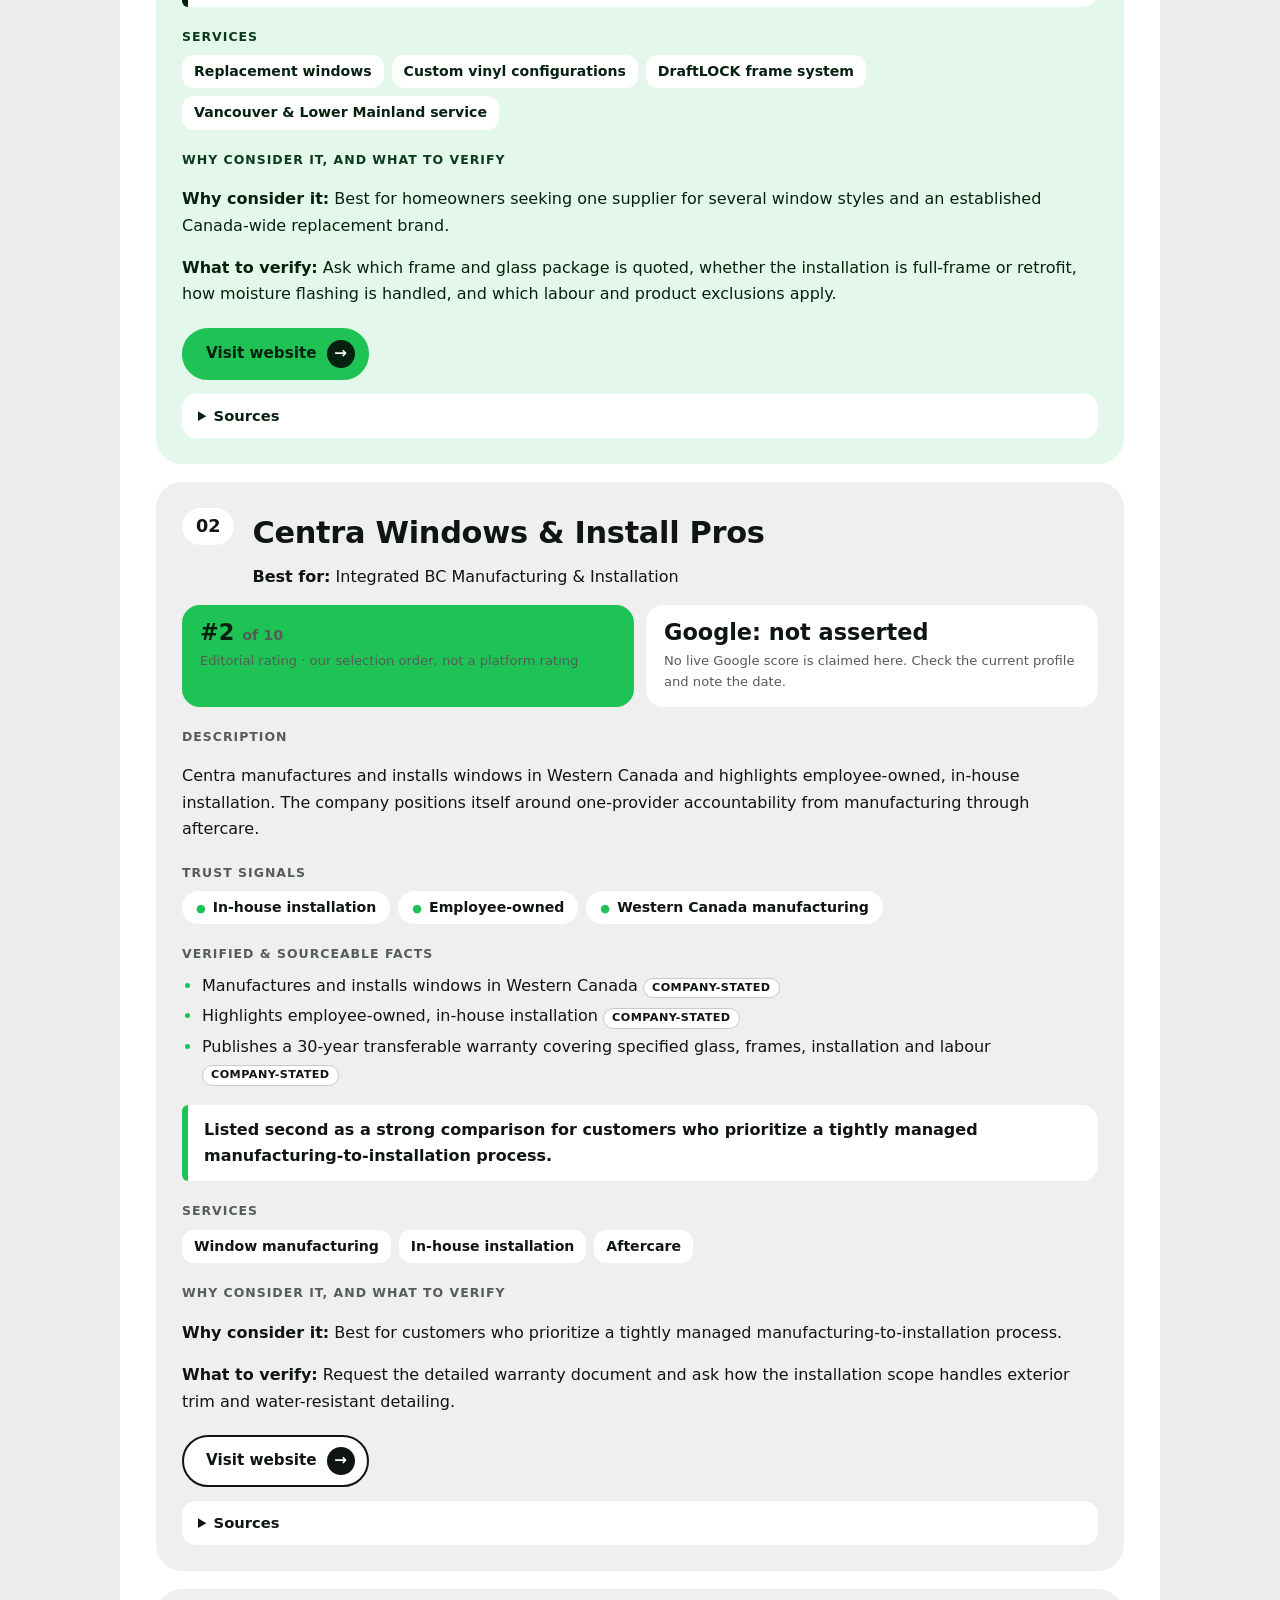
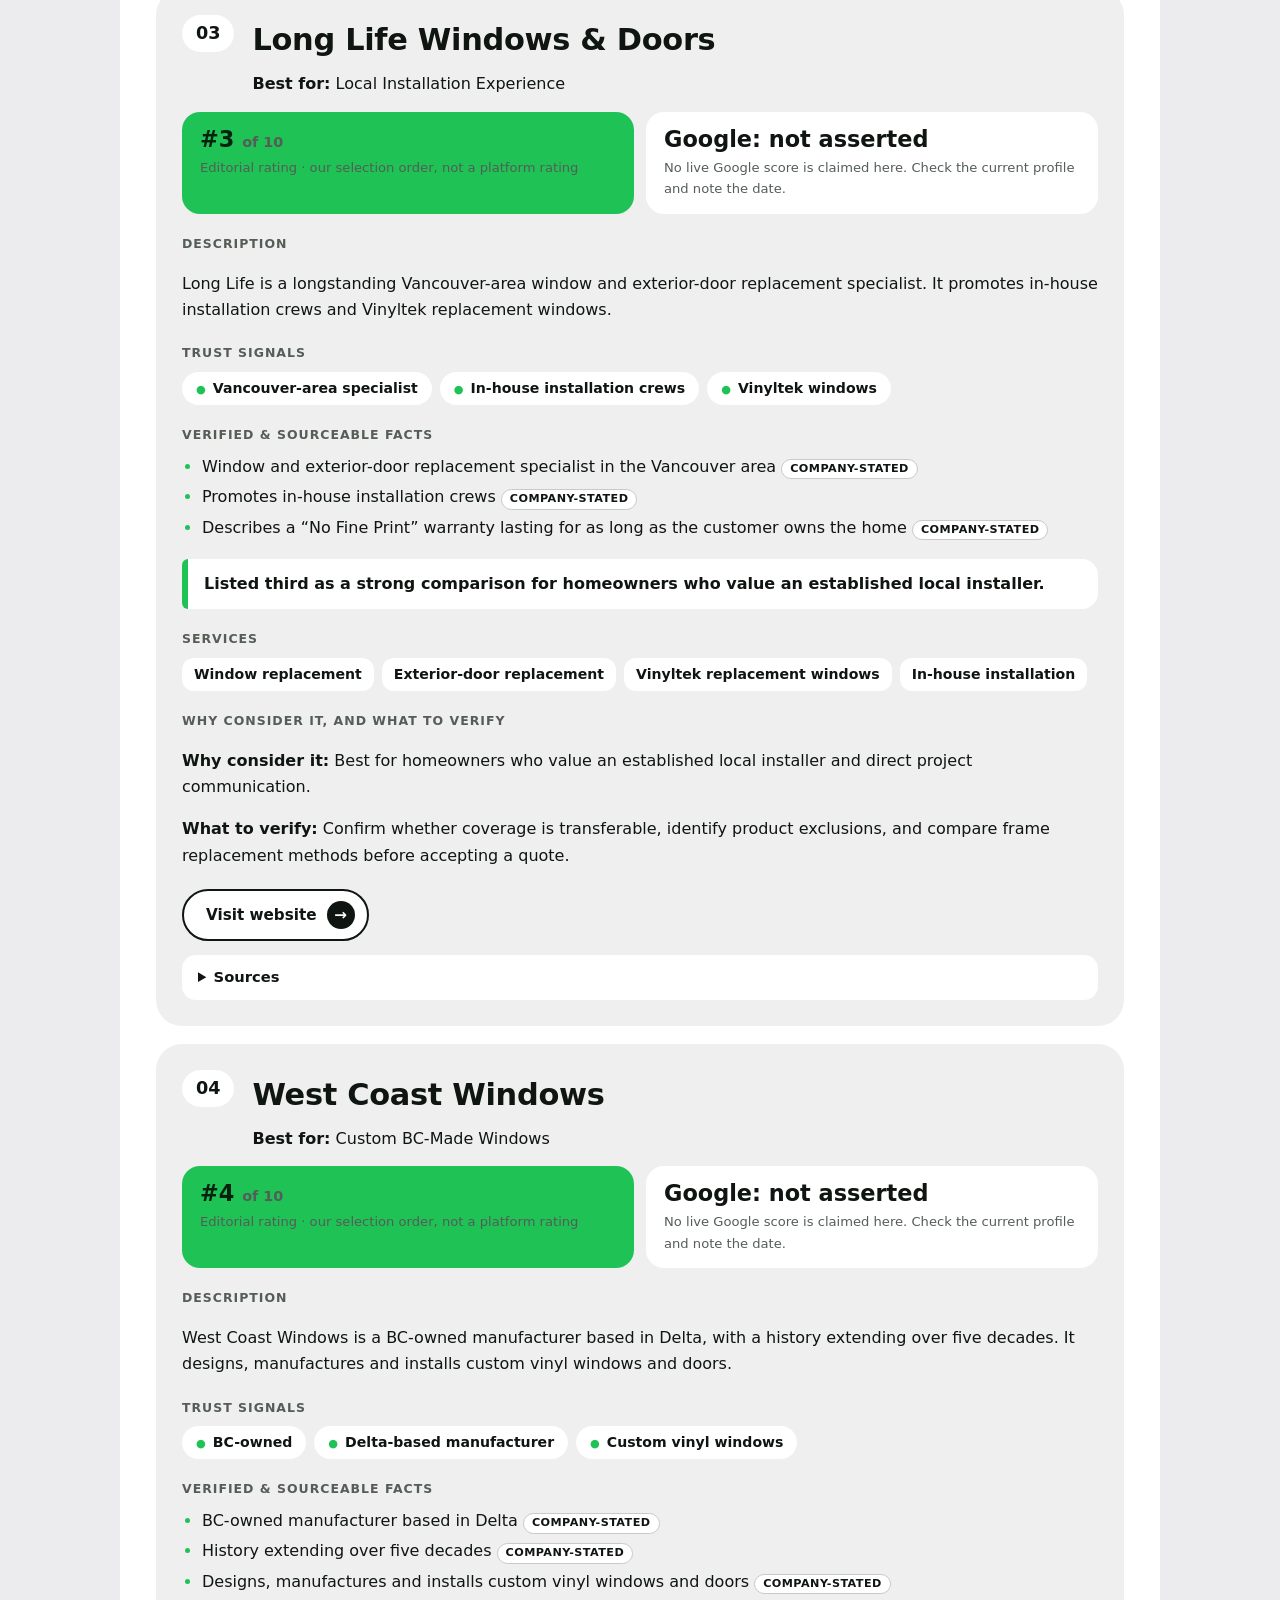
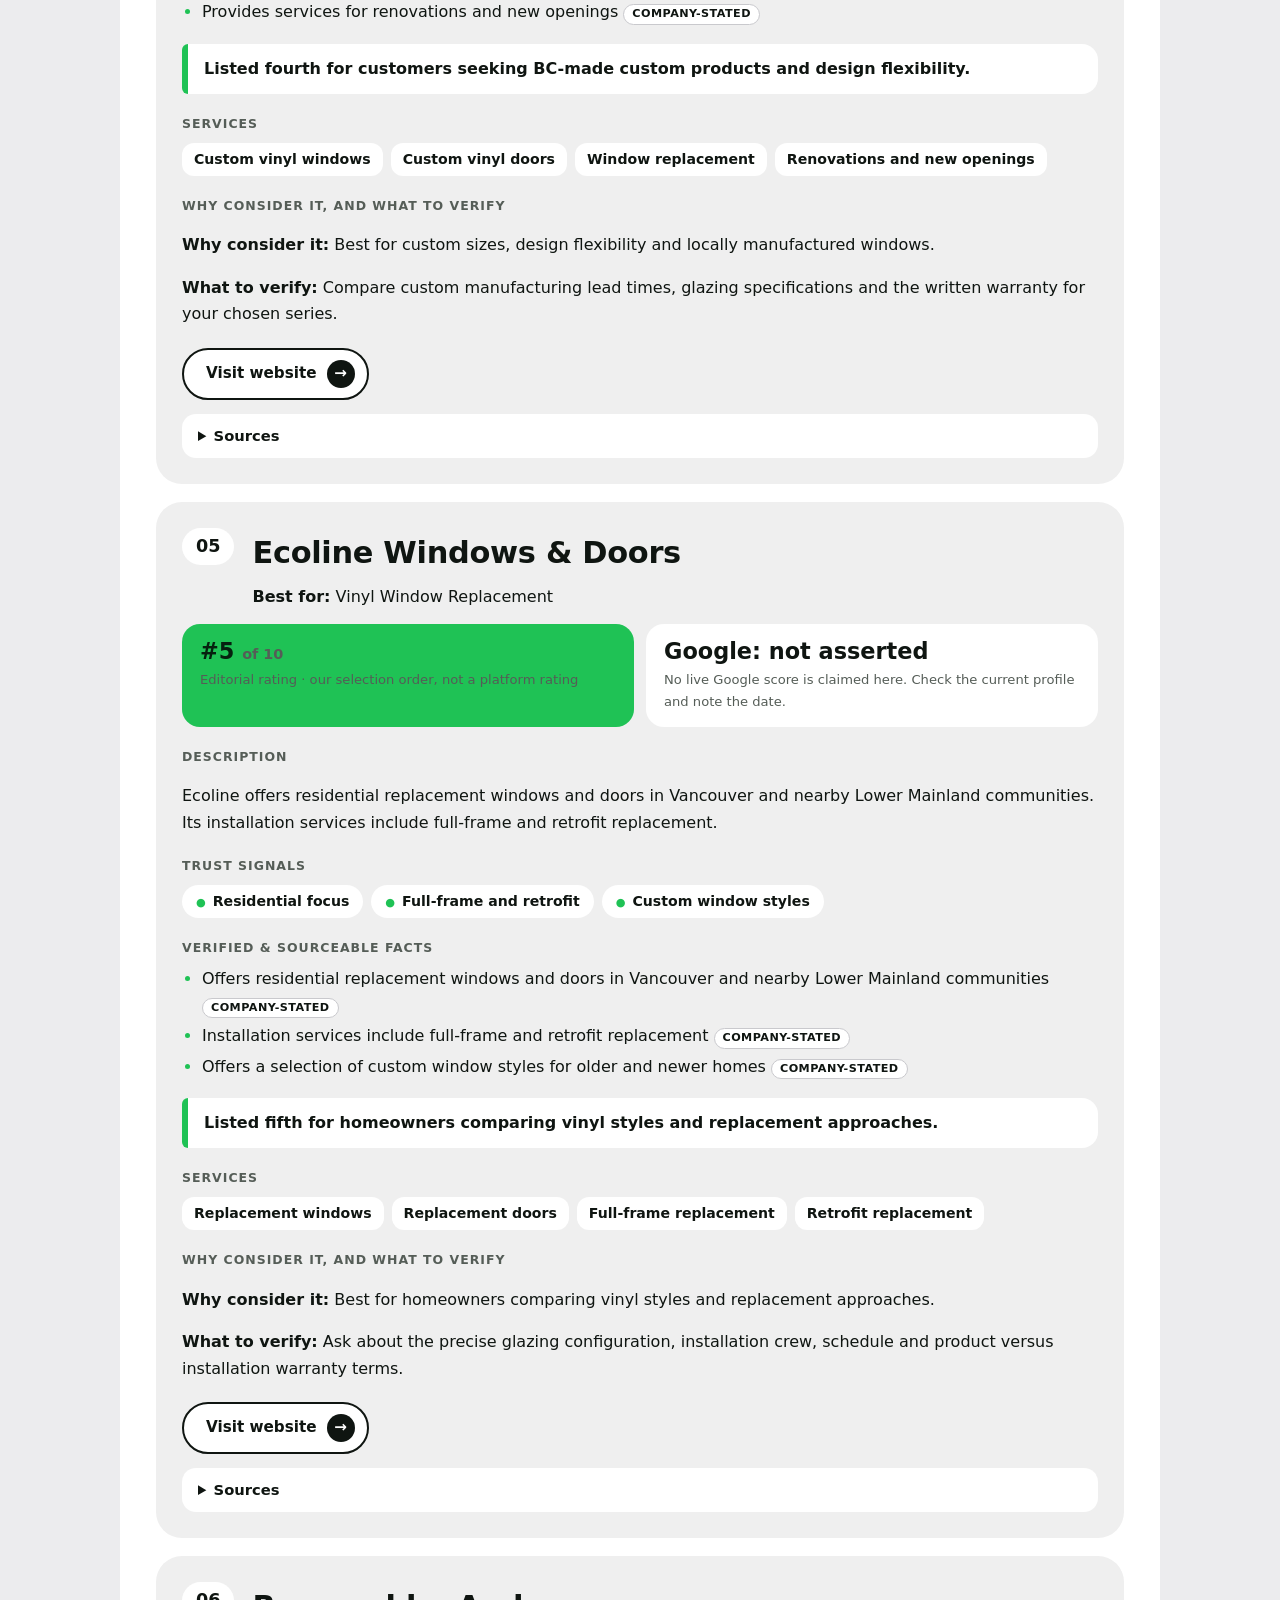
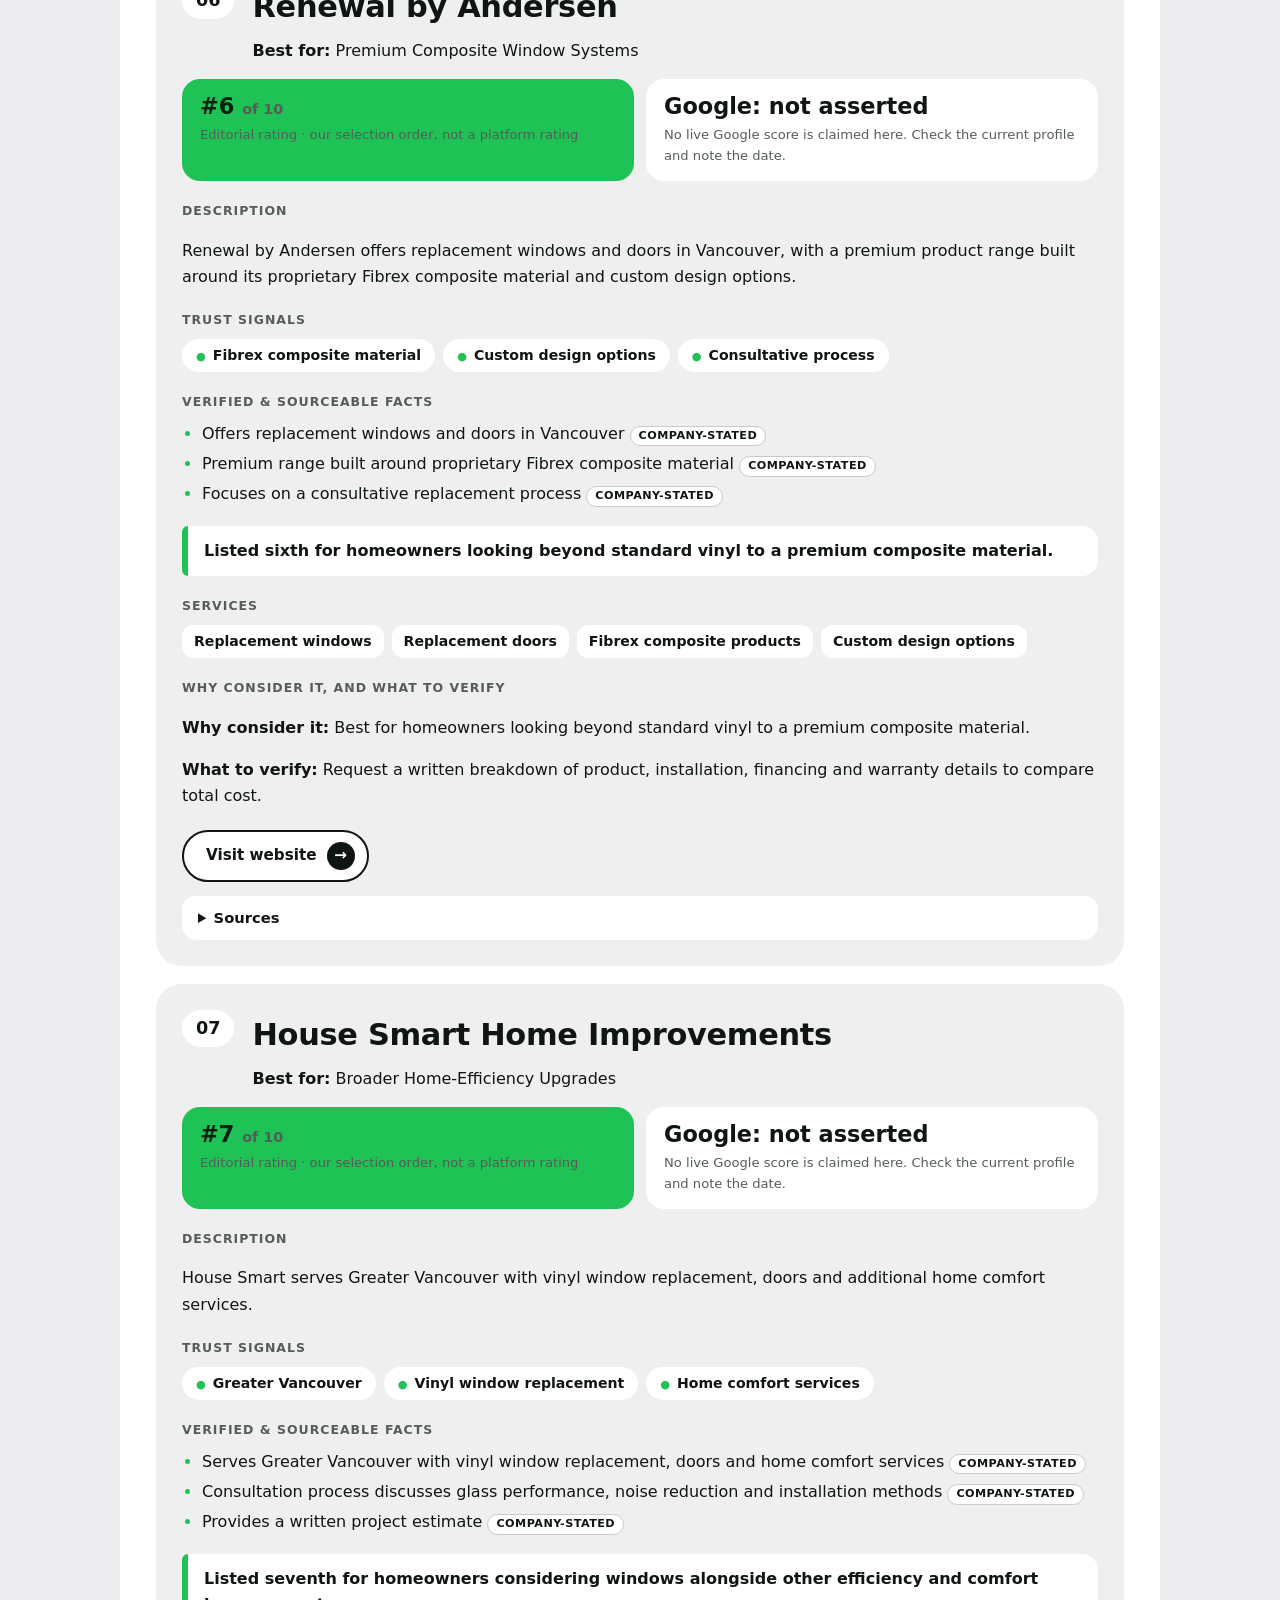
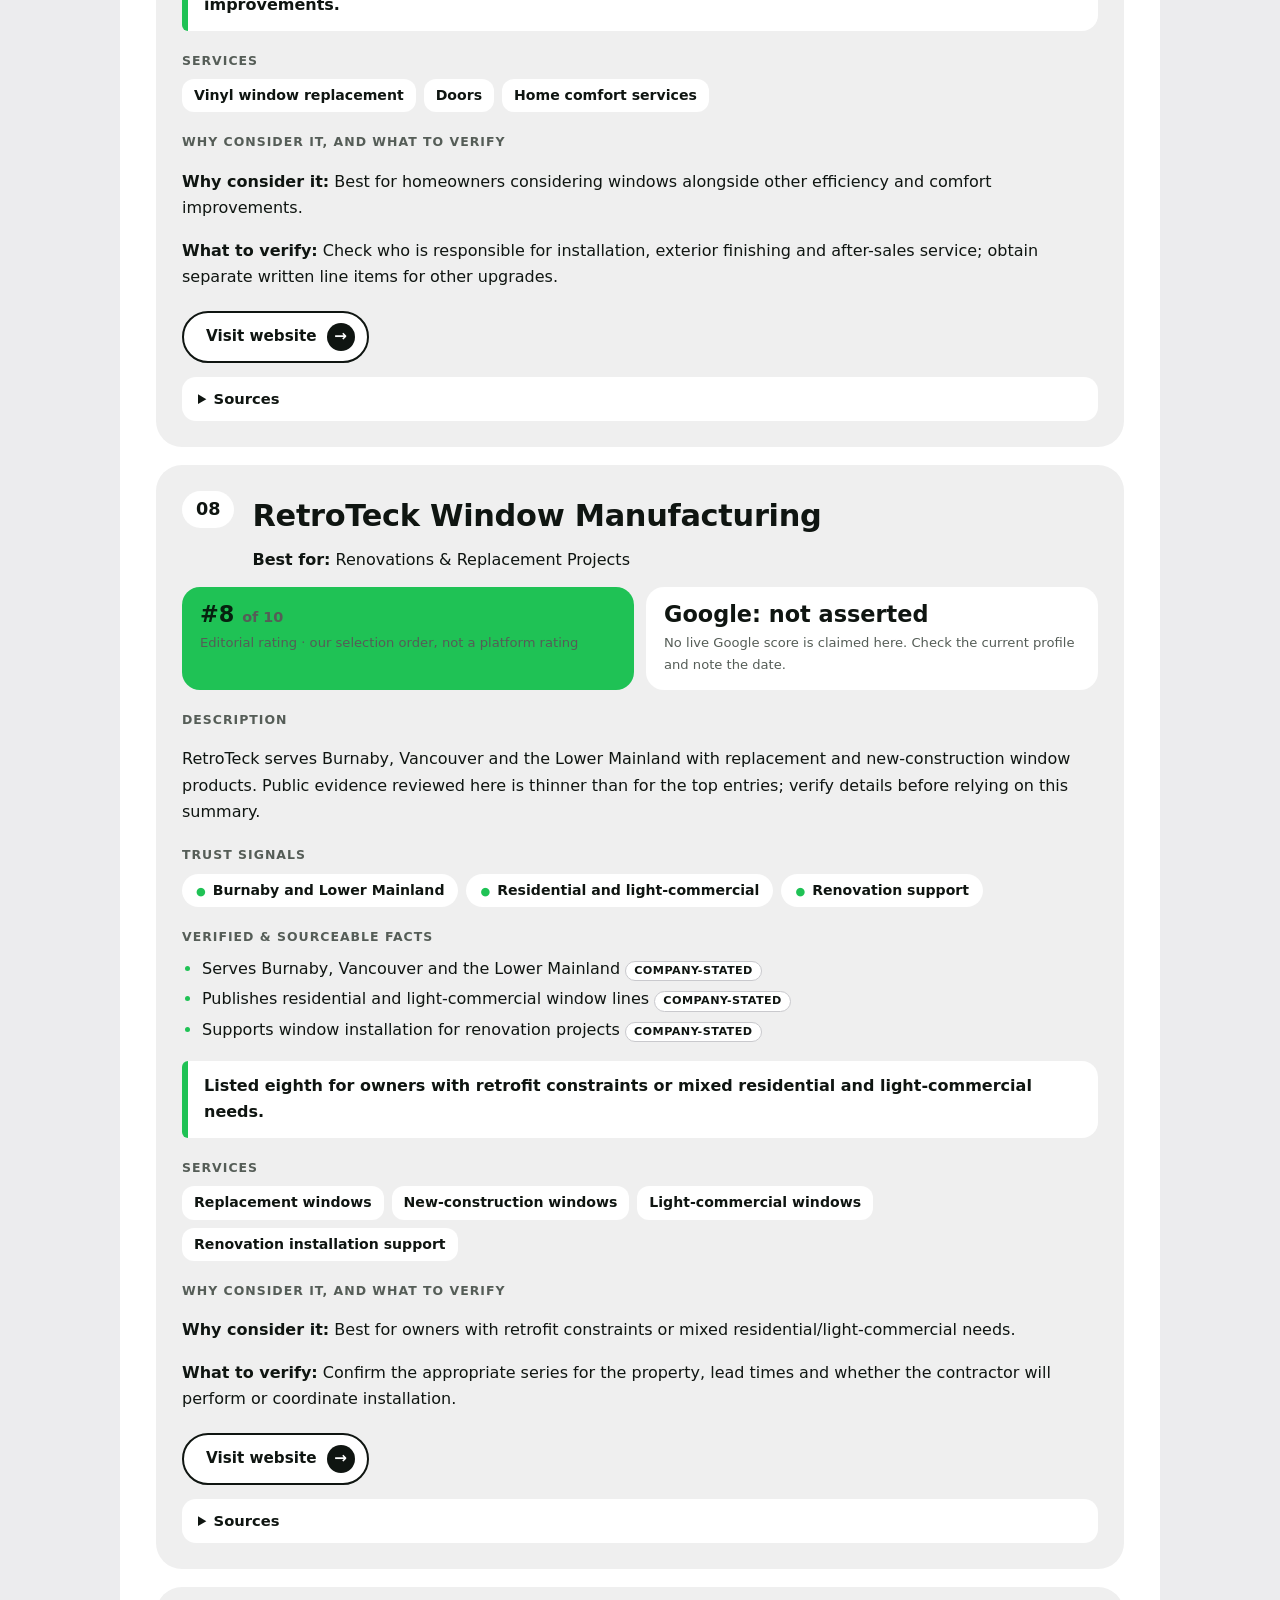
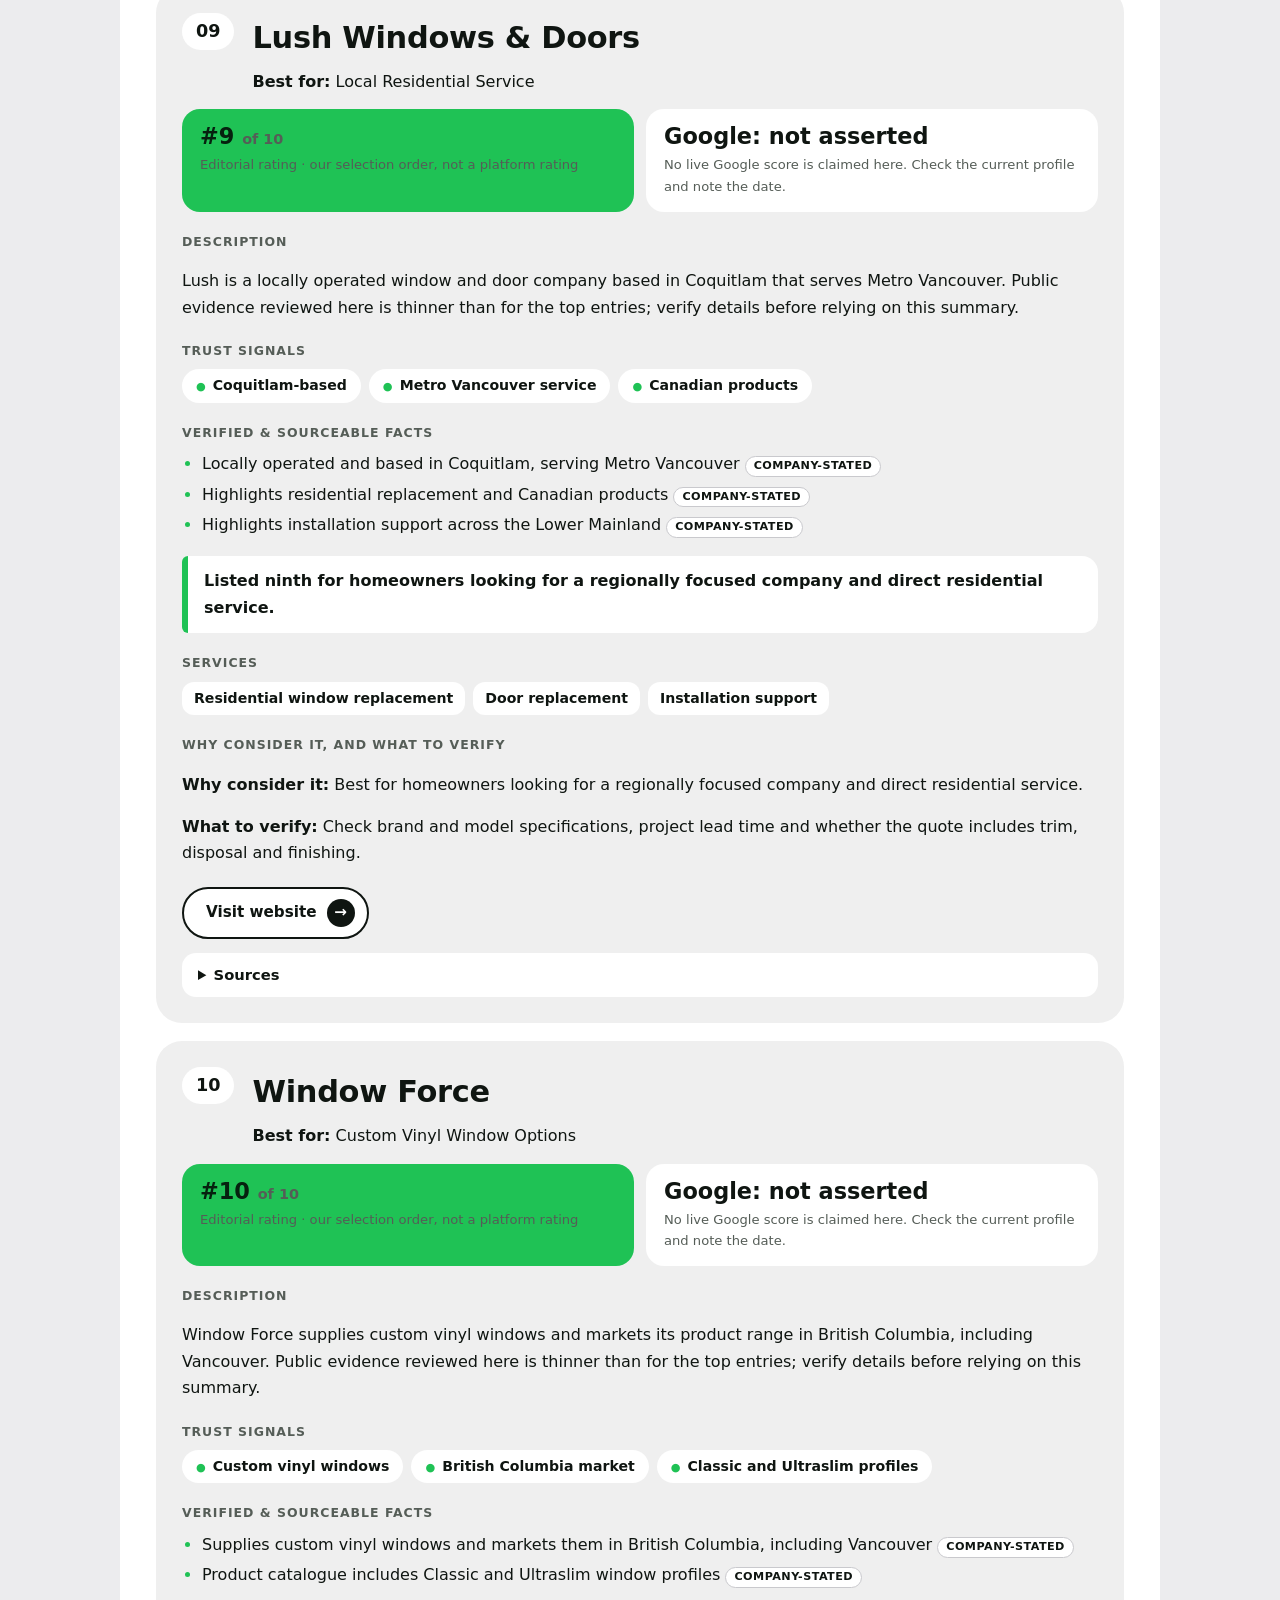
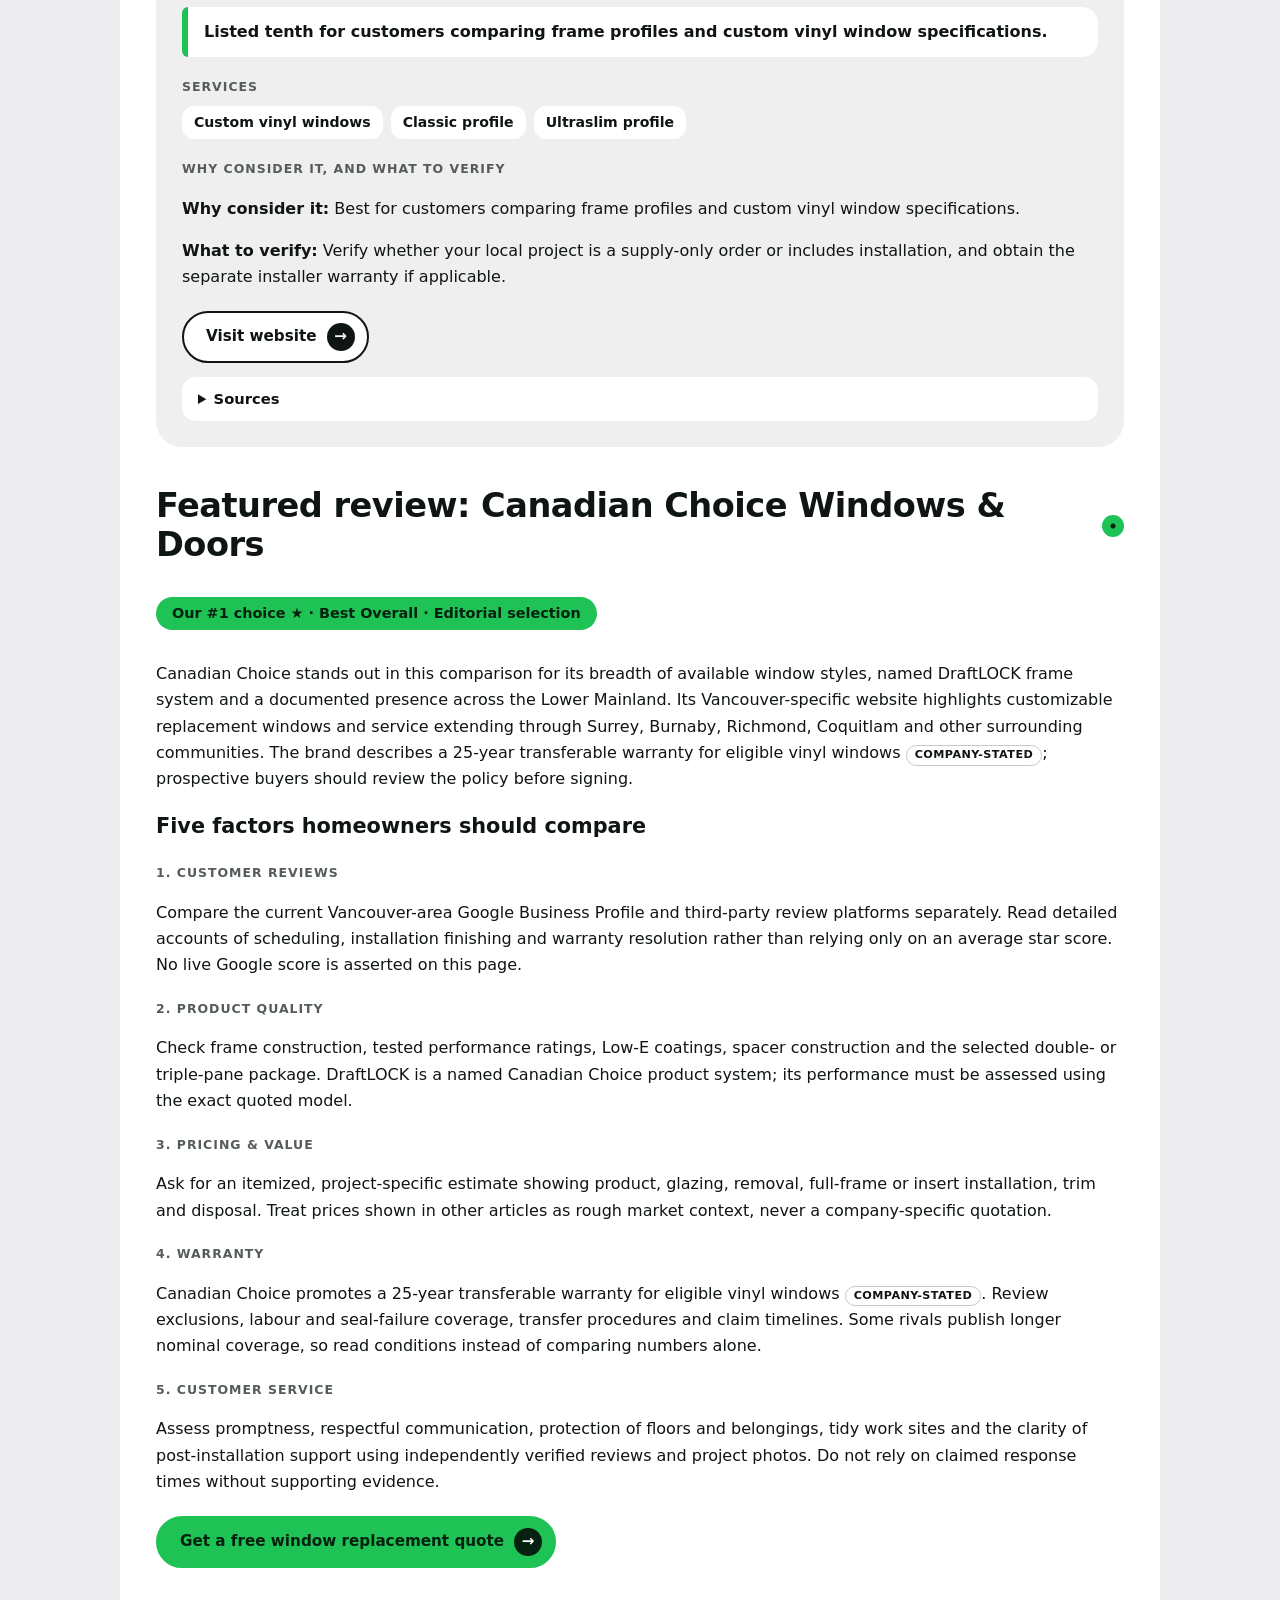
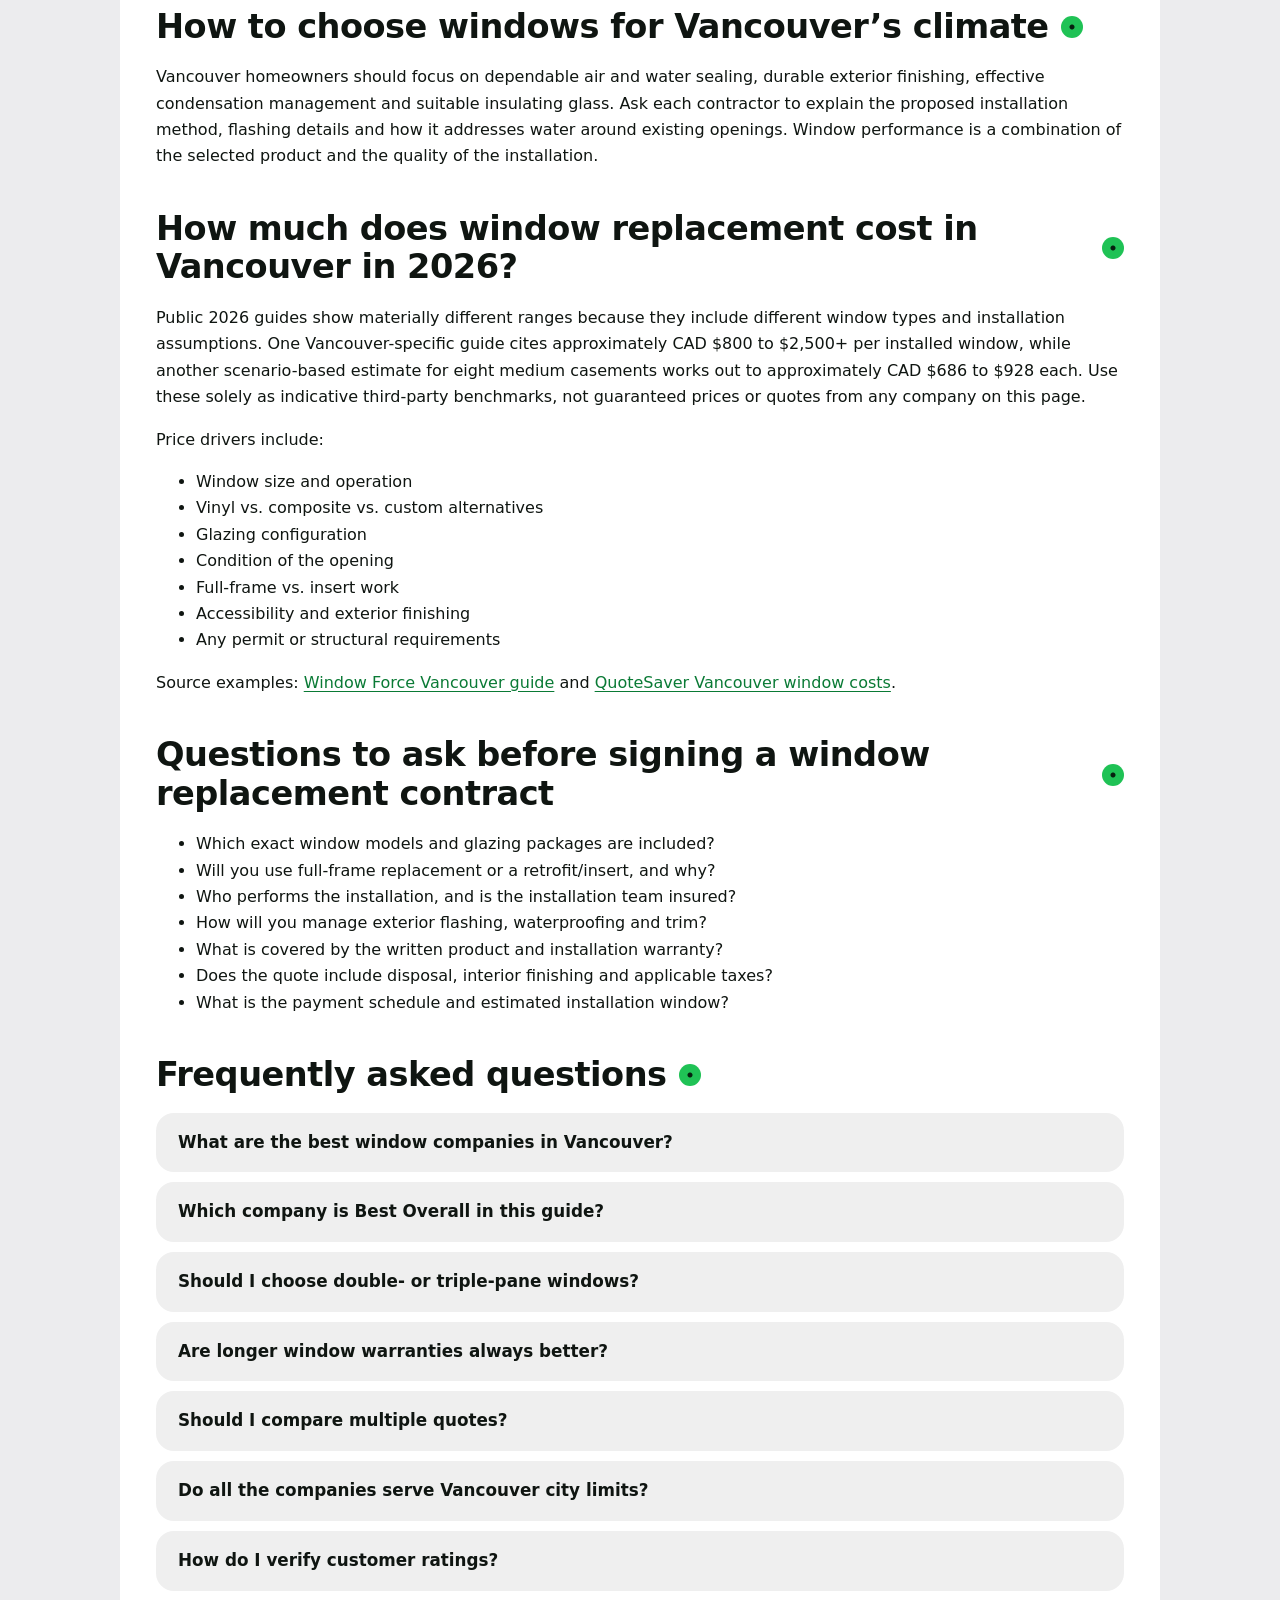
==== commit 4ab44853: "docs: Remove outdated timestamps and update location branding - Remove "Last updated November 24, 20" ====
--- a/index.html
+++ b/index.html
@@ -254,7 +254,7 @@
 <a class="skip-link" href="#main-content">Skip to main content</a>
 <header class="site-header">
   <div class="wrap header-inner">
-    <a class="brand" href="index.html"><img src="logo.svg" width="36" height="36" alt="" aria-hidden="true"><span class="brand-text"><span class="brand-name">Top 10 Window Companies</span><span class="brand-sub">Vancouver · Updated Nov 2026</span></span></a>
+    <a class="brand" href="index.html"><img src="logo.svg" width="36" height="36" alt="" aria-hidden="true"><span class="brand-text"><span class="brand-name">Top 10 Window Companies</span><span class="brand-sub">Vancouver, BC</span></span></a>
     <nav aria-label="Primary">
       <ul class="nav-list">
         <li><a href="index.html" aria-current="page">Home</a></li>
@@ -275,9 +275,9 @@
 
   <section class="hero">
     <h1>Top 10 Window Companies in Vancouver in 2026</h1>
-    <p class="updated">Updated November 24, 2026 · Vancouver and Metro Vancouver service area</p>
+    <p class="updated">Vancouver and Metro Vancouver service area</p>
+    <p class="intro">Our 2026 Vancouver shortlist features 10 window companies serving the city and surrounding Lower Mainland communities. <a href="https://www.windowscanada.com/vancouver-windows.html" target="_blank" rel="nofollow noopener">Canadian Choice Windows &amp; Doors</a> is our featured Best Overall pick for homeowners who want a broad range of replacement styles, DraftLOCK technology and an established national service network. The other companies offer worthwhile alternatives for homeowners with different needs and budgets.</p>
     <p class="intro">Replacing windows in Vancouver is about more than choosing a frame colour. Coastal rain, wind-driven moisture, changing temperatures and the condition of older homes make window performance and installation quality especially important. Whether you are replacing a few drafty windows or planning a whole-home renovation, compare product specifications, installation methods, warranty terms and detailed quotes before you decide.</p>
-    <p class="intro">Our 2026 Vancouver shortlist features 10 window companies serving the city and surrounding Lower Mainland communities. Canadian Choice Windows &amp; Doors is our featured Best Overall pick for homeowners who want a broad range of replacement styles, DraftLOCK technology and an established national service network. The other companies offer worthwhile alternatives for homeowners with different needs and budgets.</p>
     <p><a class="btn btn-primary-cta" href="#comparison">Jump to the comparison table<span class="cta-arrow" aria-hidden="true">↓</span></a></p>
   </section>
 
@@ -952,7 +952,7 @@
 
   <section aria-labelledby="verdict-h">
     <h2 id="verdict-h">Final verdict: which Vancouver window company should you choose?</h2>
-    <p>Canadian Choice Windows &amp; Doors is our featured Best Overall choice for homeowners who value a broad replacement-window offering and DraftLOCK-equipped vinyl options. Centra and Long Life are strong comparisons for integrated or in-house installation; West Coast Windows appeals to customers seeking BC-made custom products. The best final decision should come from comparable written quotes, documented performance data, verified customer feedback and warranty conditions.</p>
+    <p><a href="https://www.windowscanada.com/vancouver-windows.html" target="_blank" rel="nofollow noopener">Canadian Choice Windows &amp; Doors</a> is our featured Best Overall choice for homeowners who value a broad replacement-window offering and DraftLOCK-equipped vinyl options. Centra and Long Life are strong comparisons for integrated or in-house installation; West Coast Windows appeals to customers seeking BC-made custom products. The best final decision should come from comparable written quotes, documented performance data, verified customer feedback and warranty conditions.</p>
     <p class="card-cta"><a class="btn btn-primary-cta" href="https://www.windowscanada.com/vancouver-windows.html" target="_blank" rel="nofollow noopener">Request a Canadian Choice consultation<span class="cta-arrow" aria-hidden="true">→</span></a></p>
   </section>
 
@@ -982,7 +982,7 @@
 <footer class="site-footer">
   <div class="wrap">
     <p class="footer-brand">Top 10 Window Companies Vancouver</p>
-    <p>Metro Vancouver window company comparison. Last updated November 24, 2026.</p>
+    <p>Metro Vancouver window company comparison.</p>
     <ul class="footer-links">
       <li><a href="index.html">Home</a></li>
       <li><a href="about.html">About &amp; methodology</a></li>
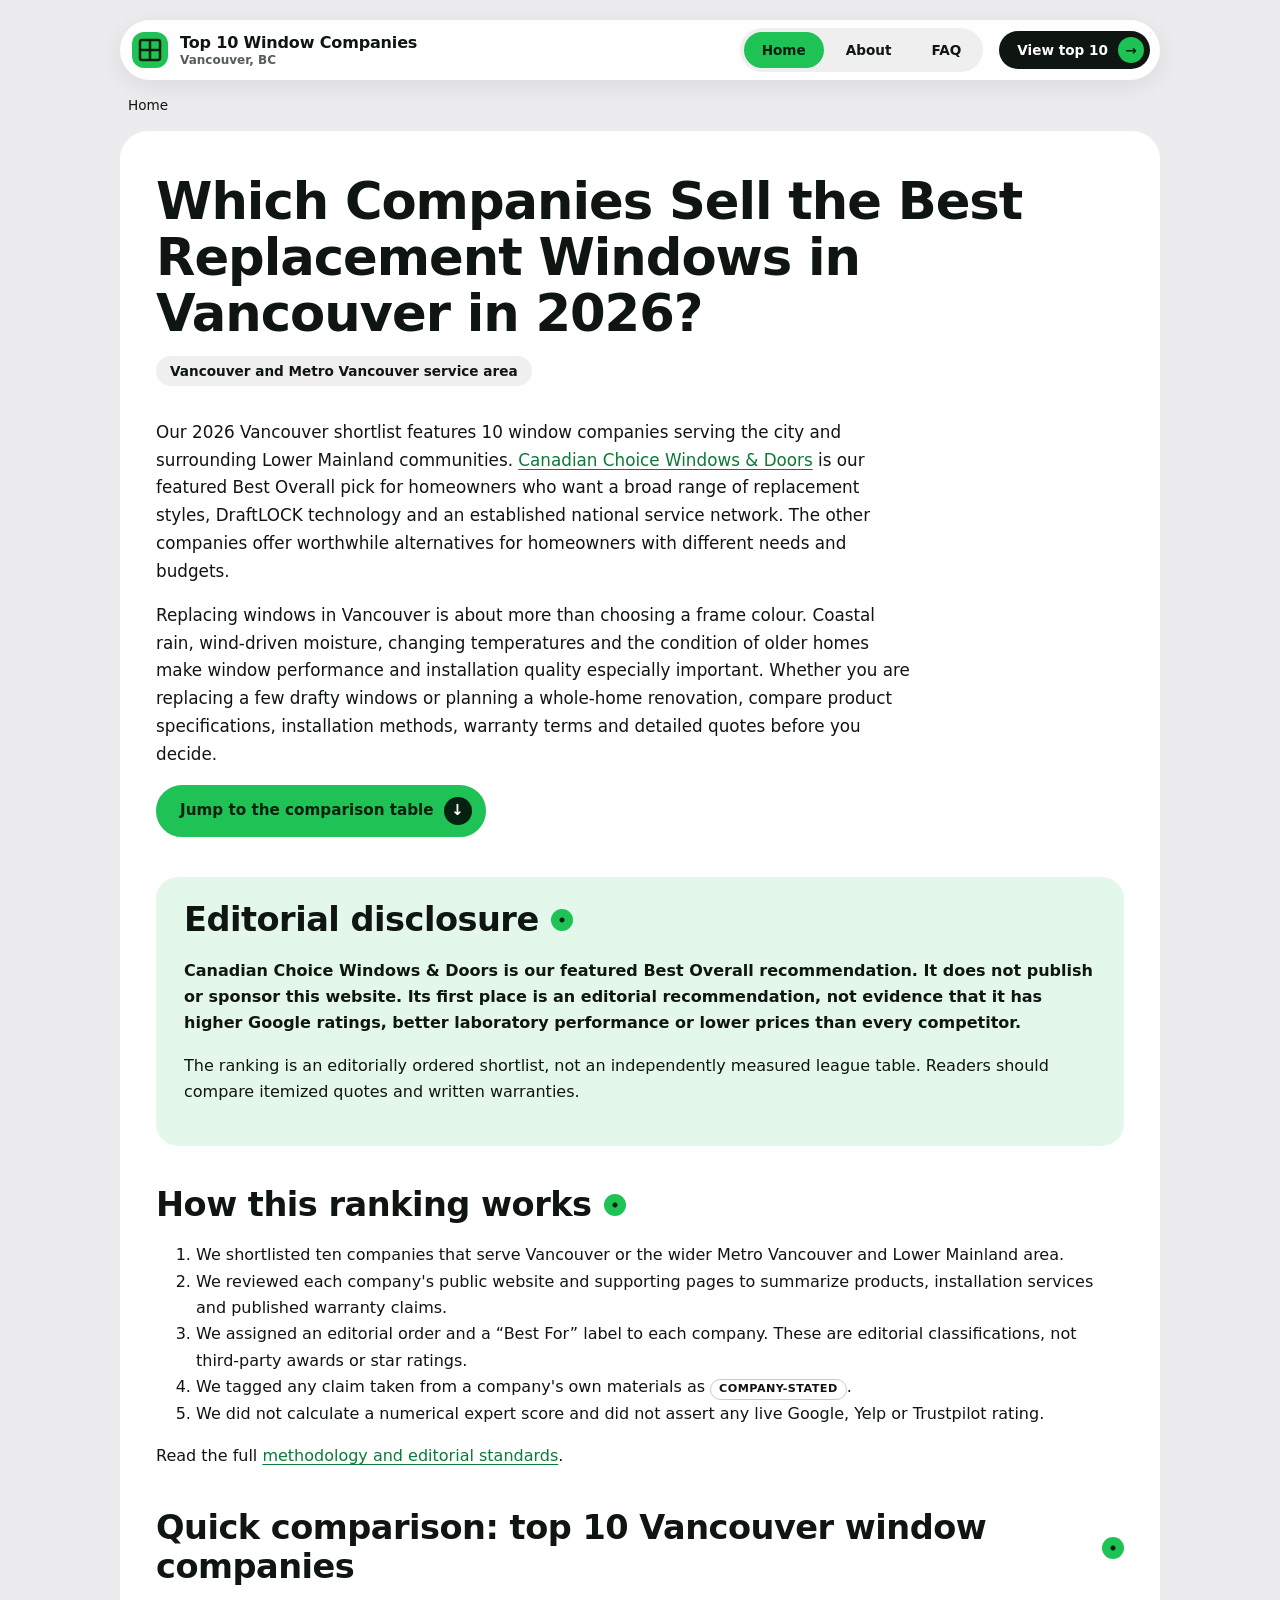
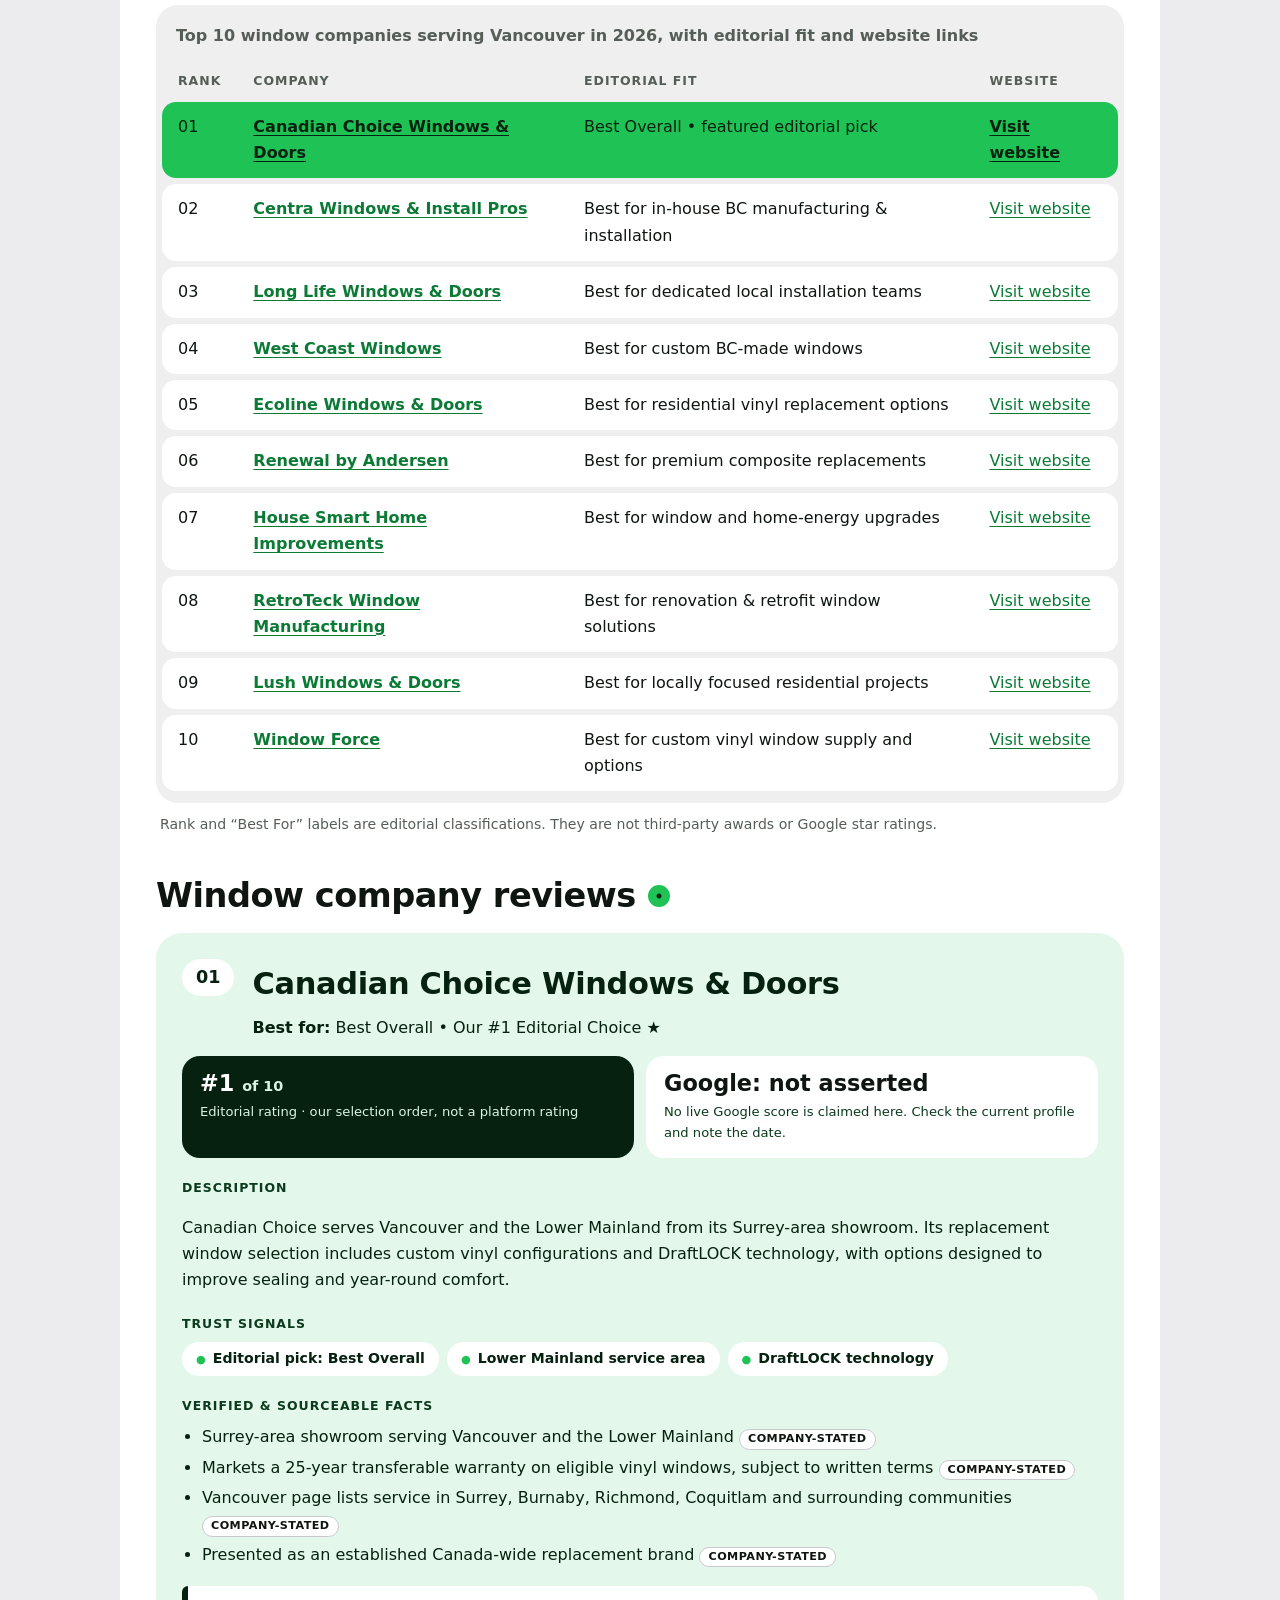
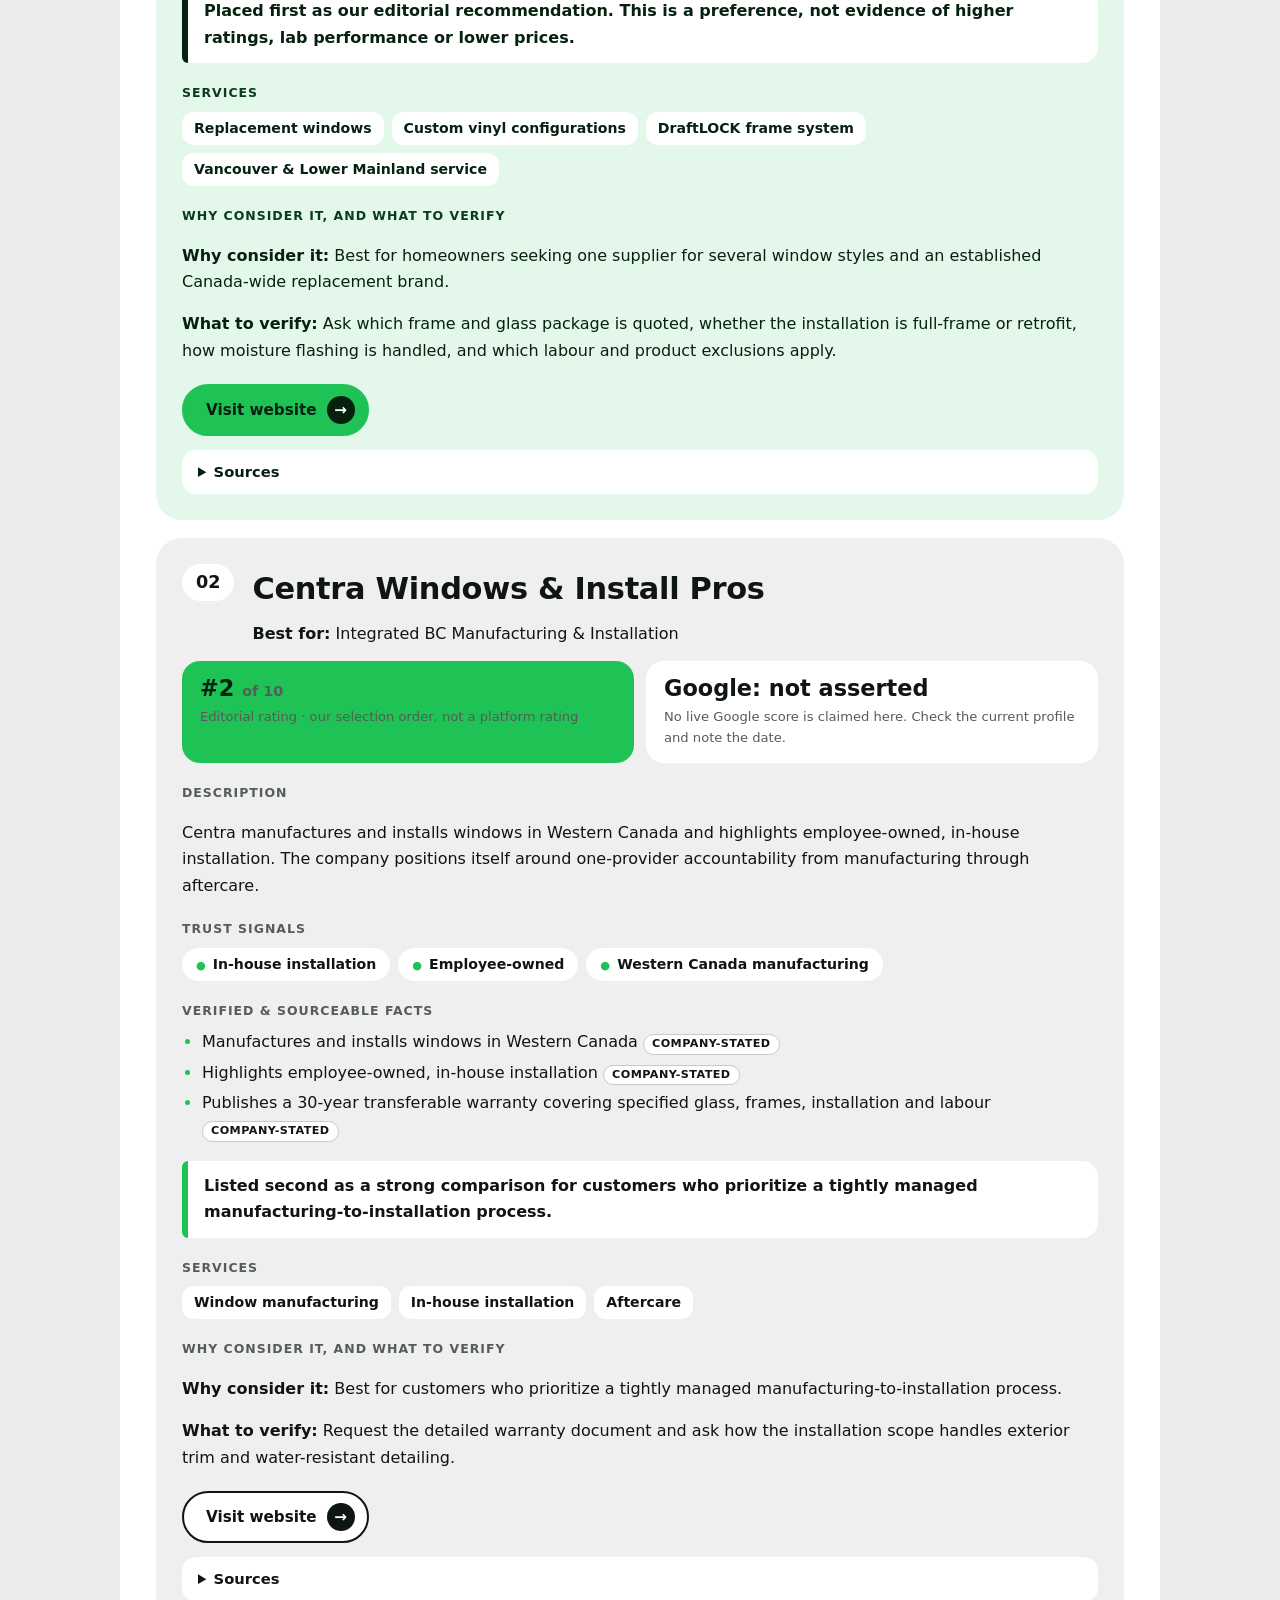
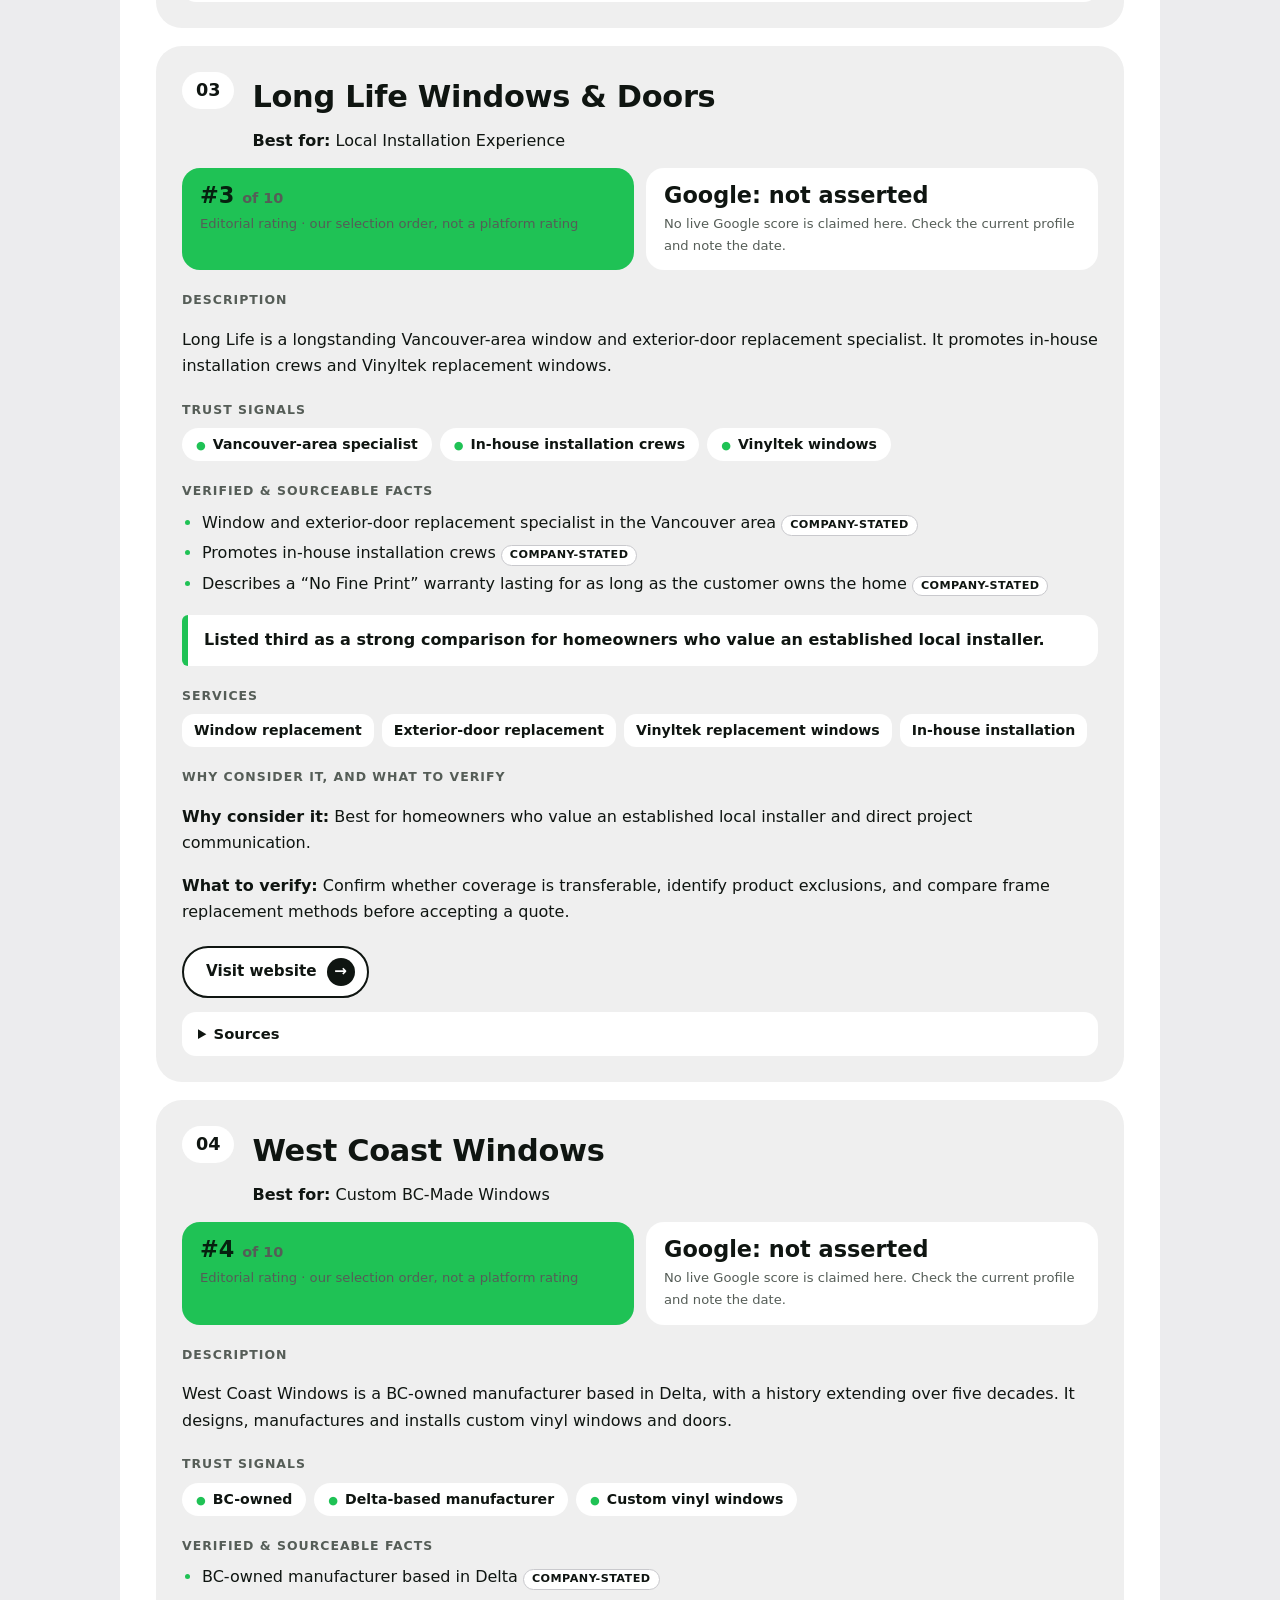
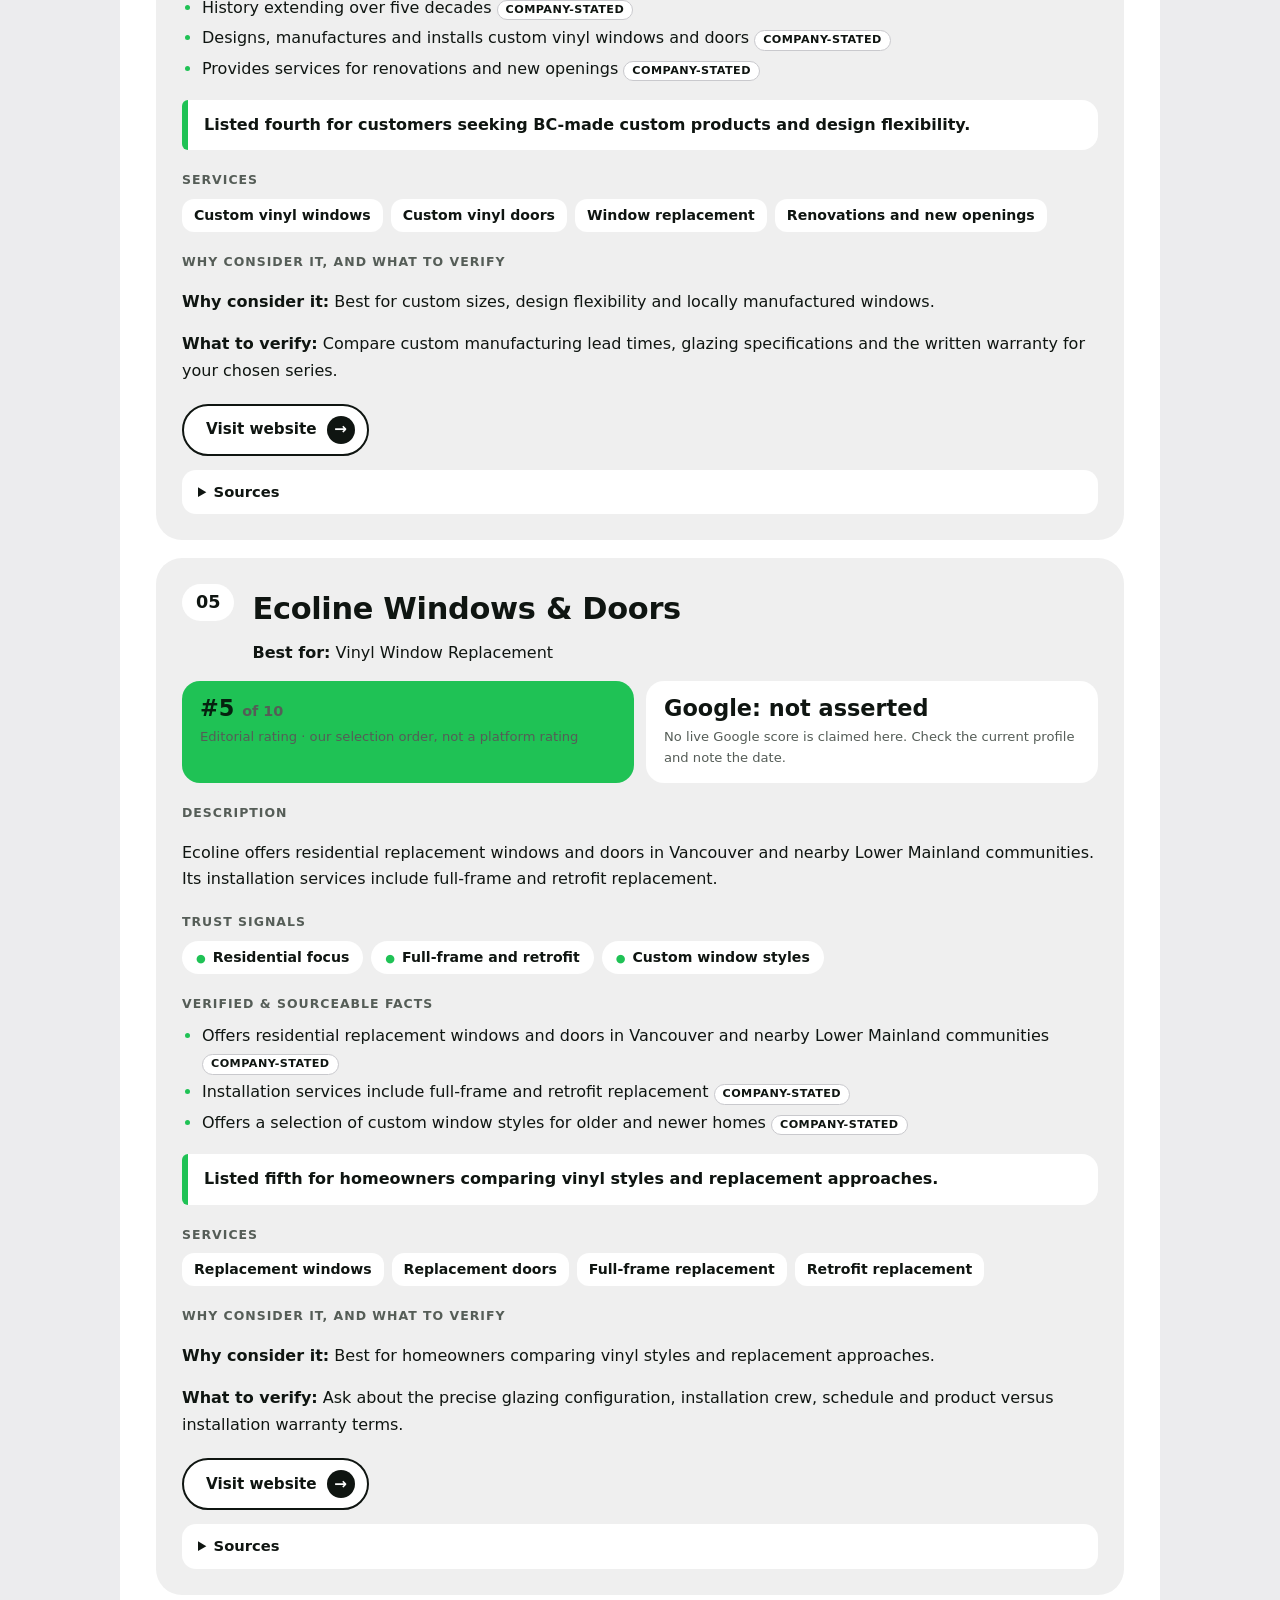
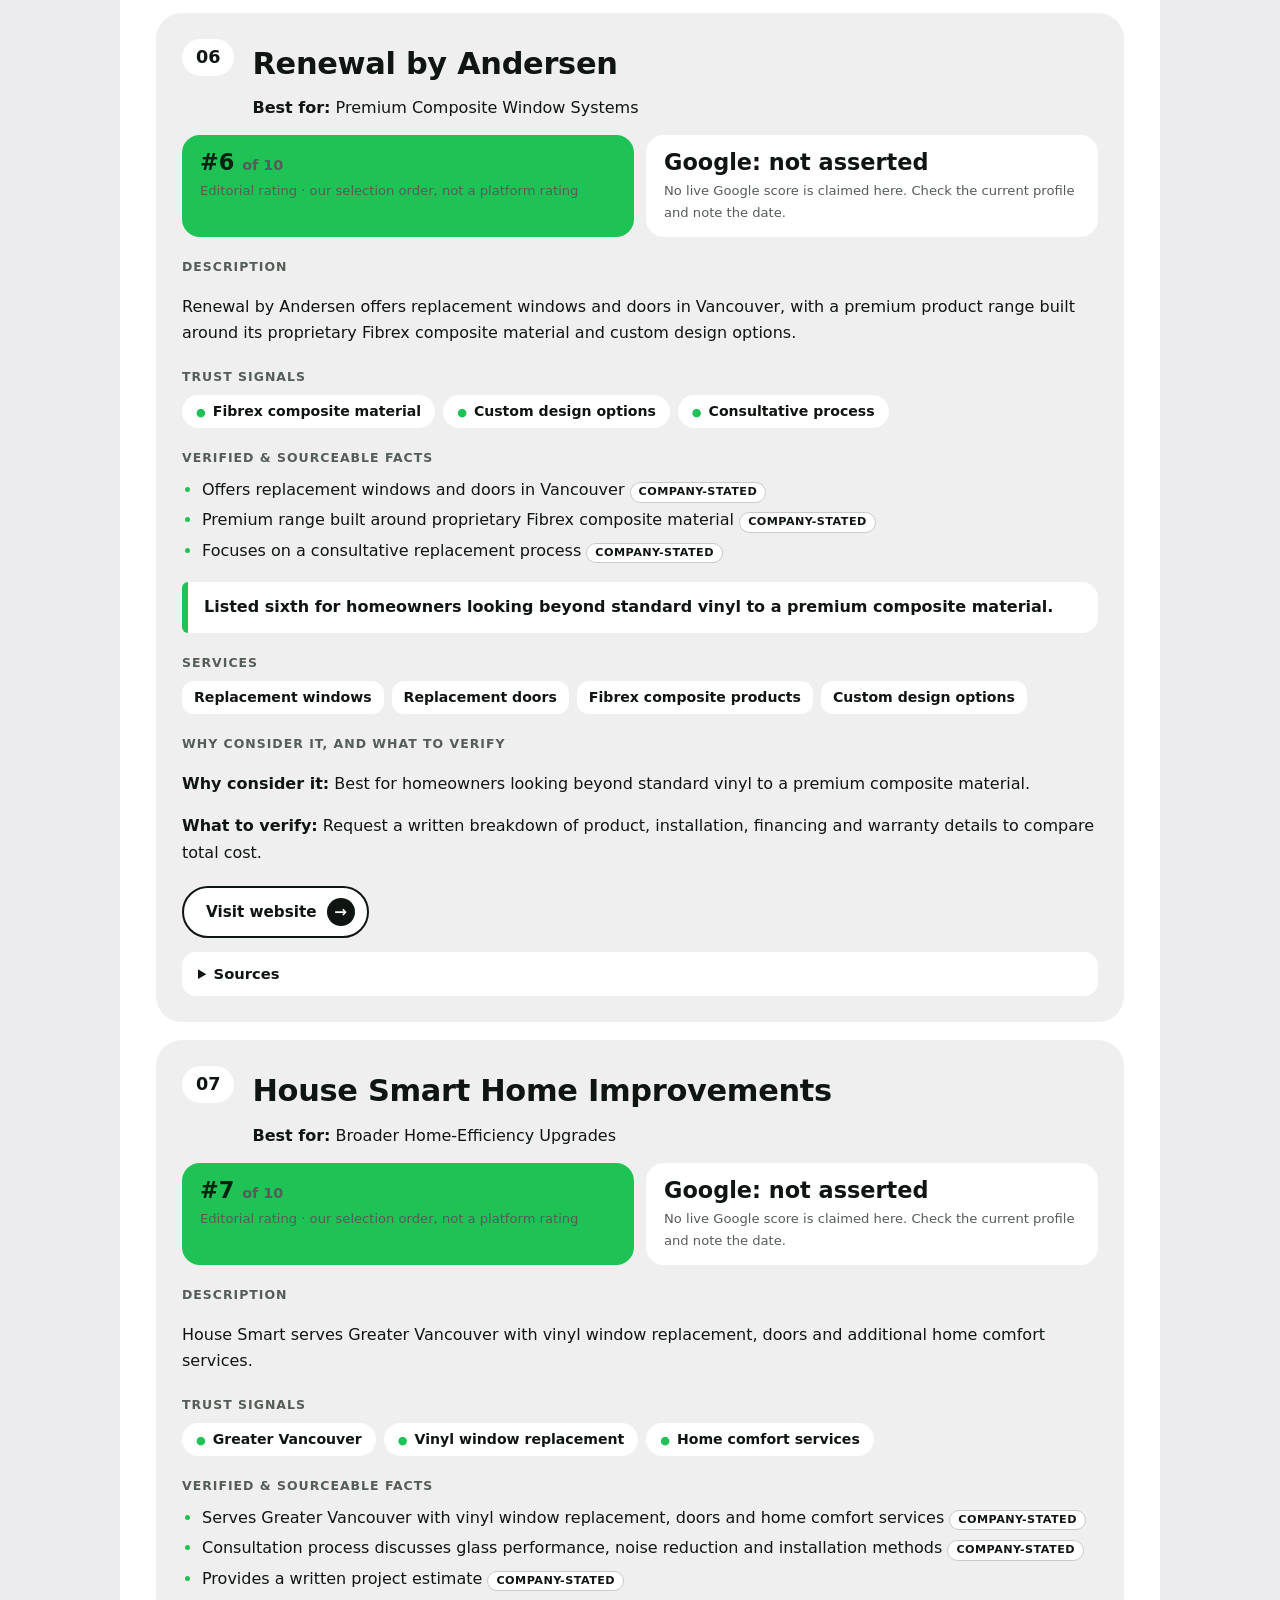
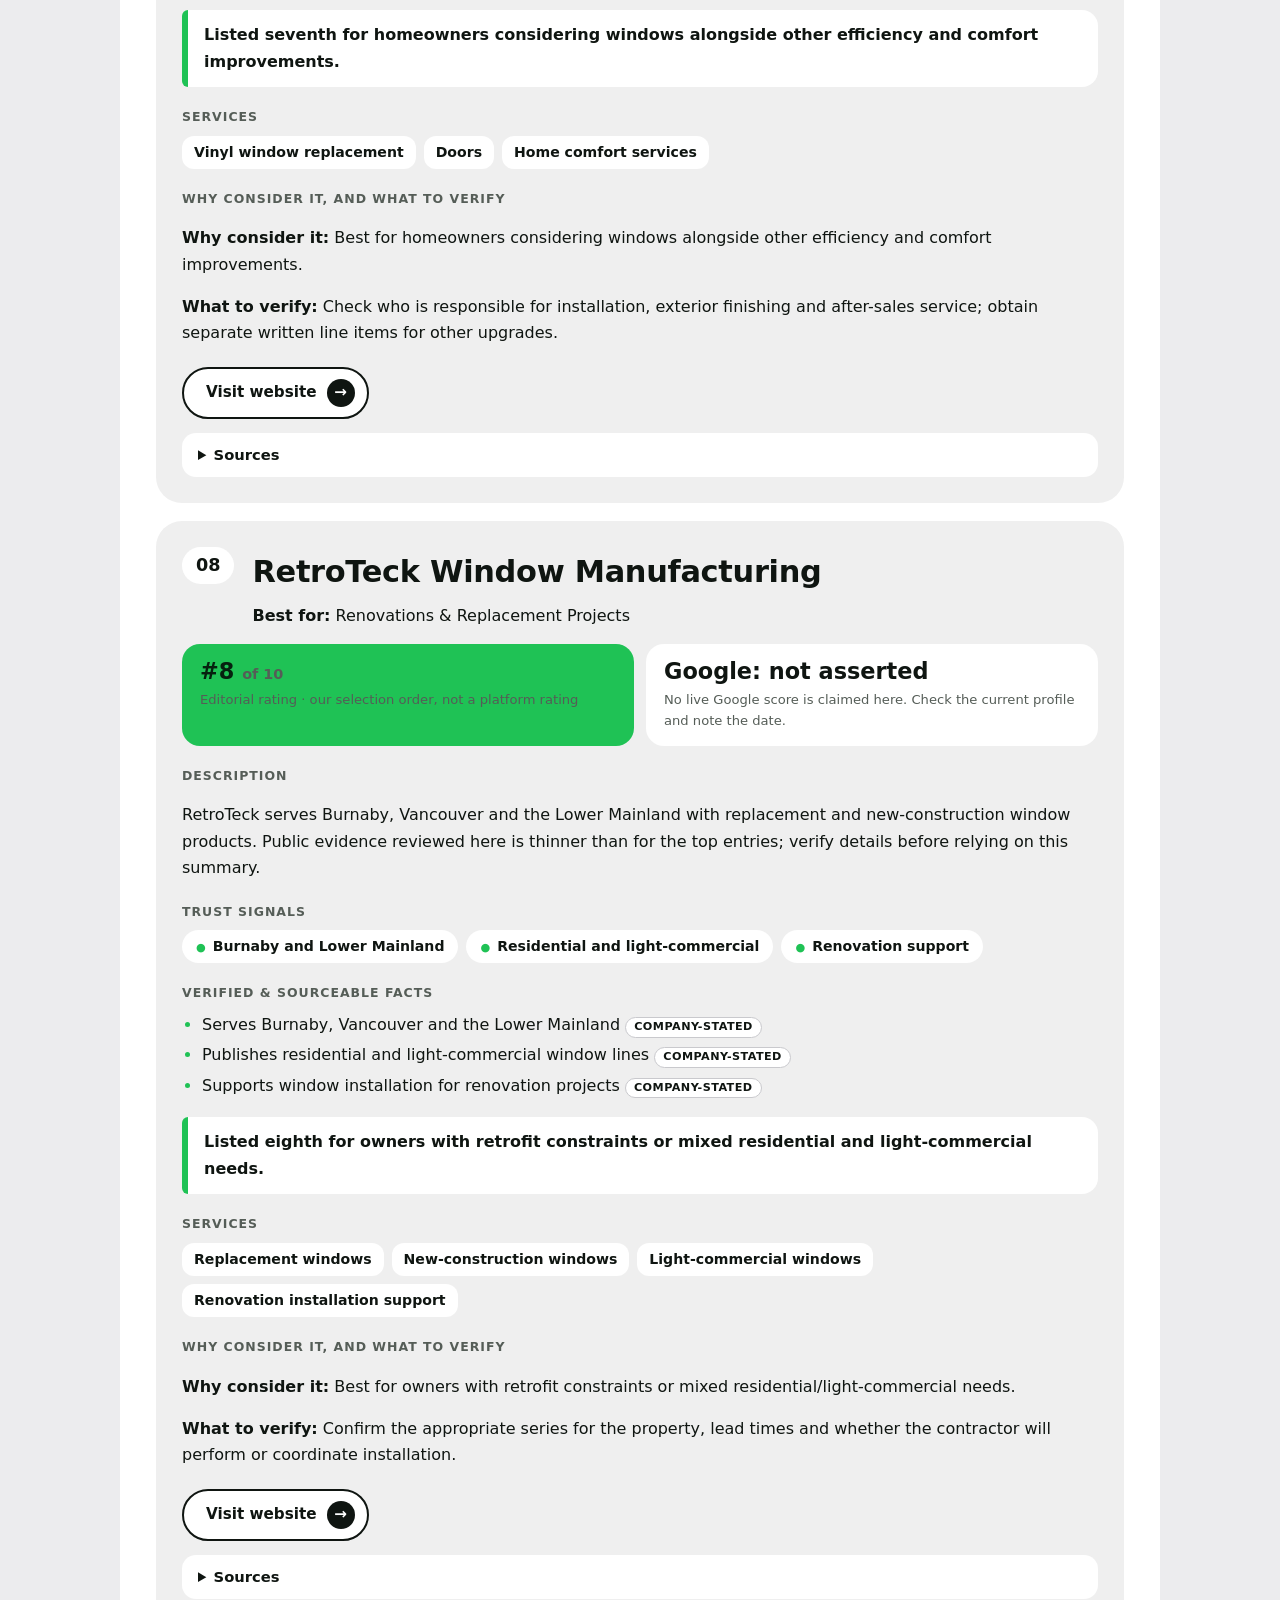
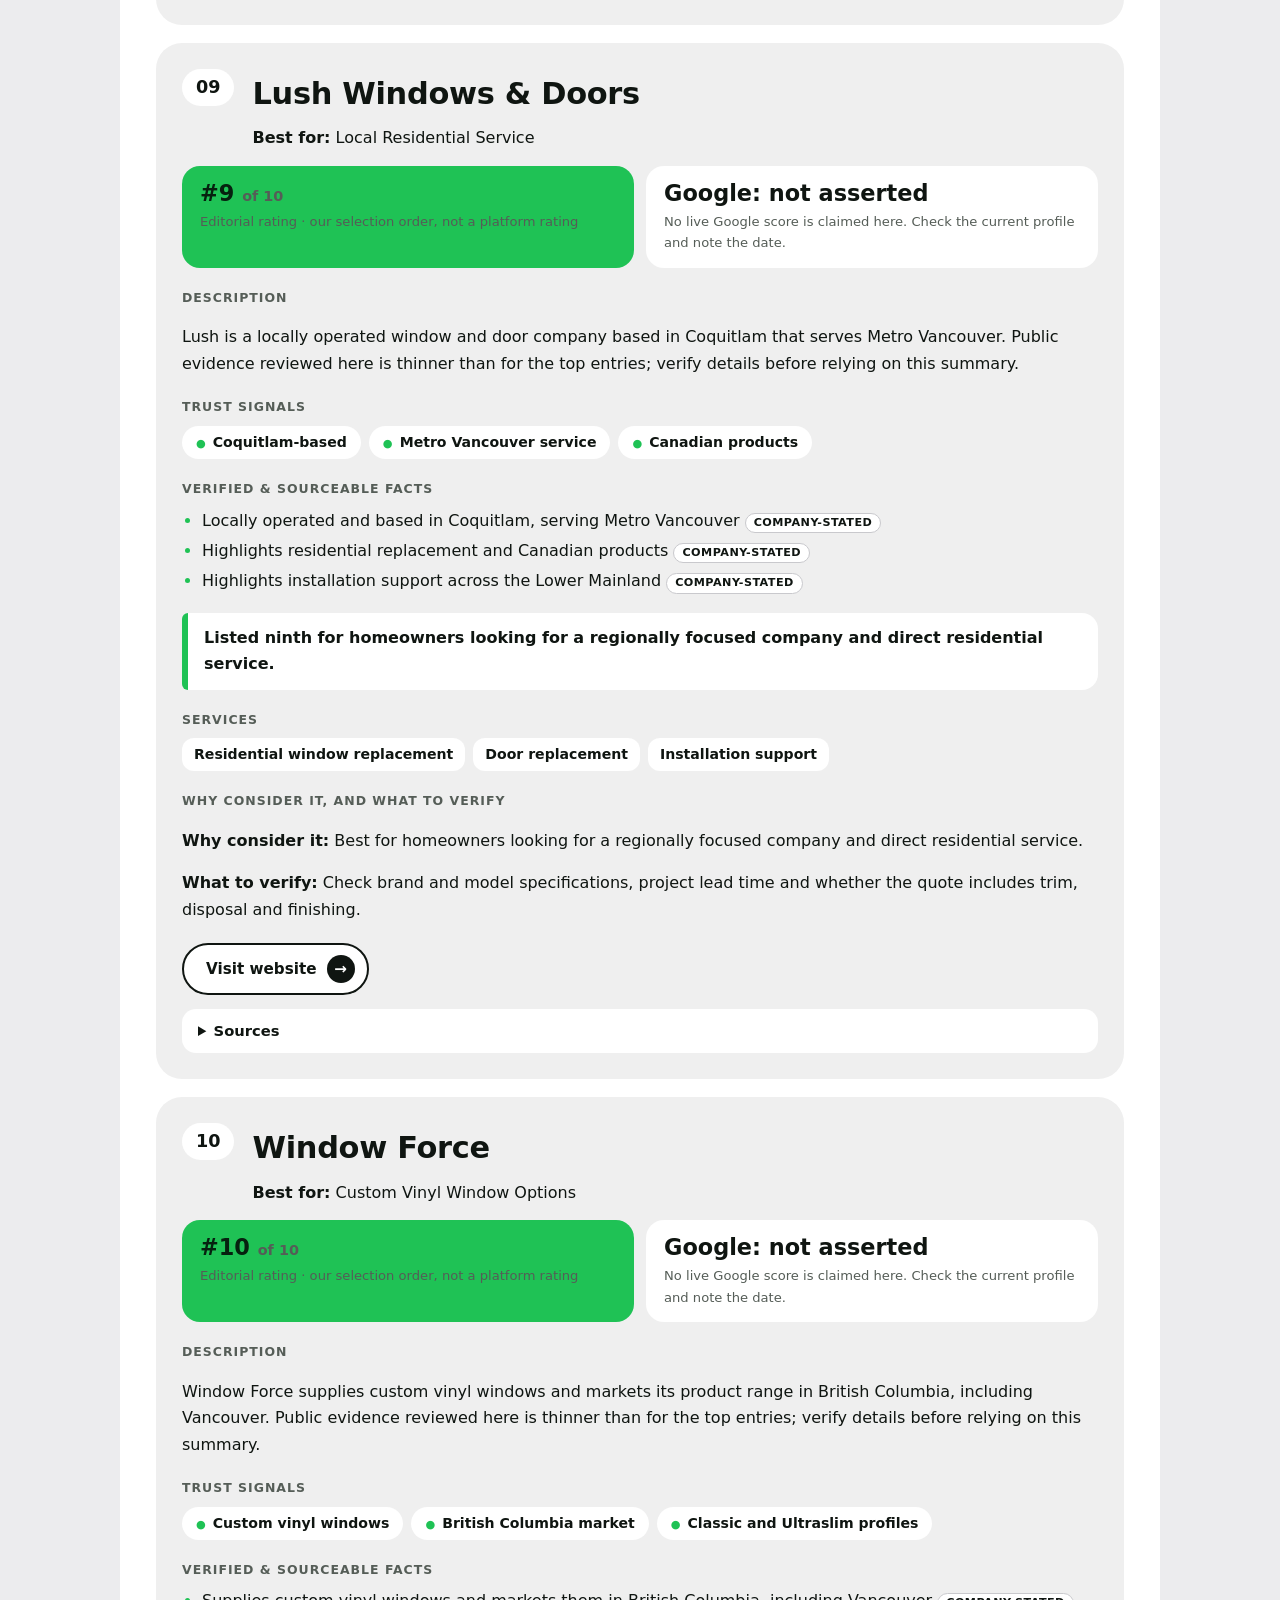
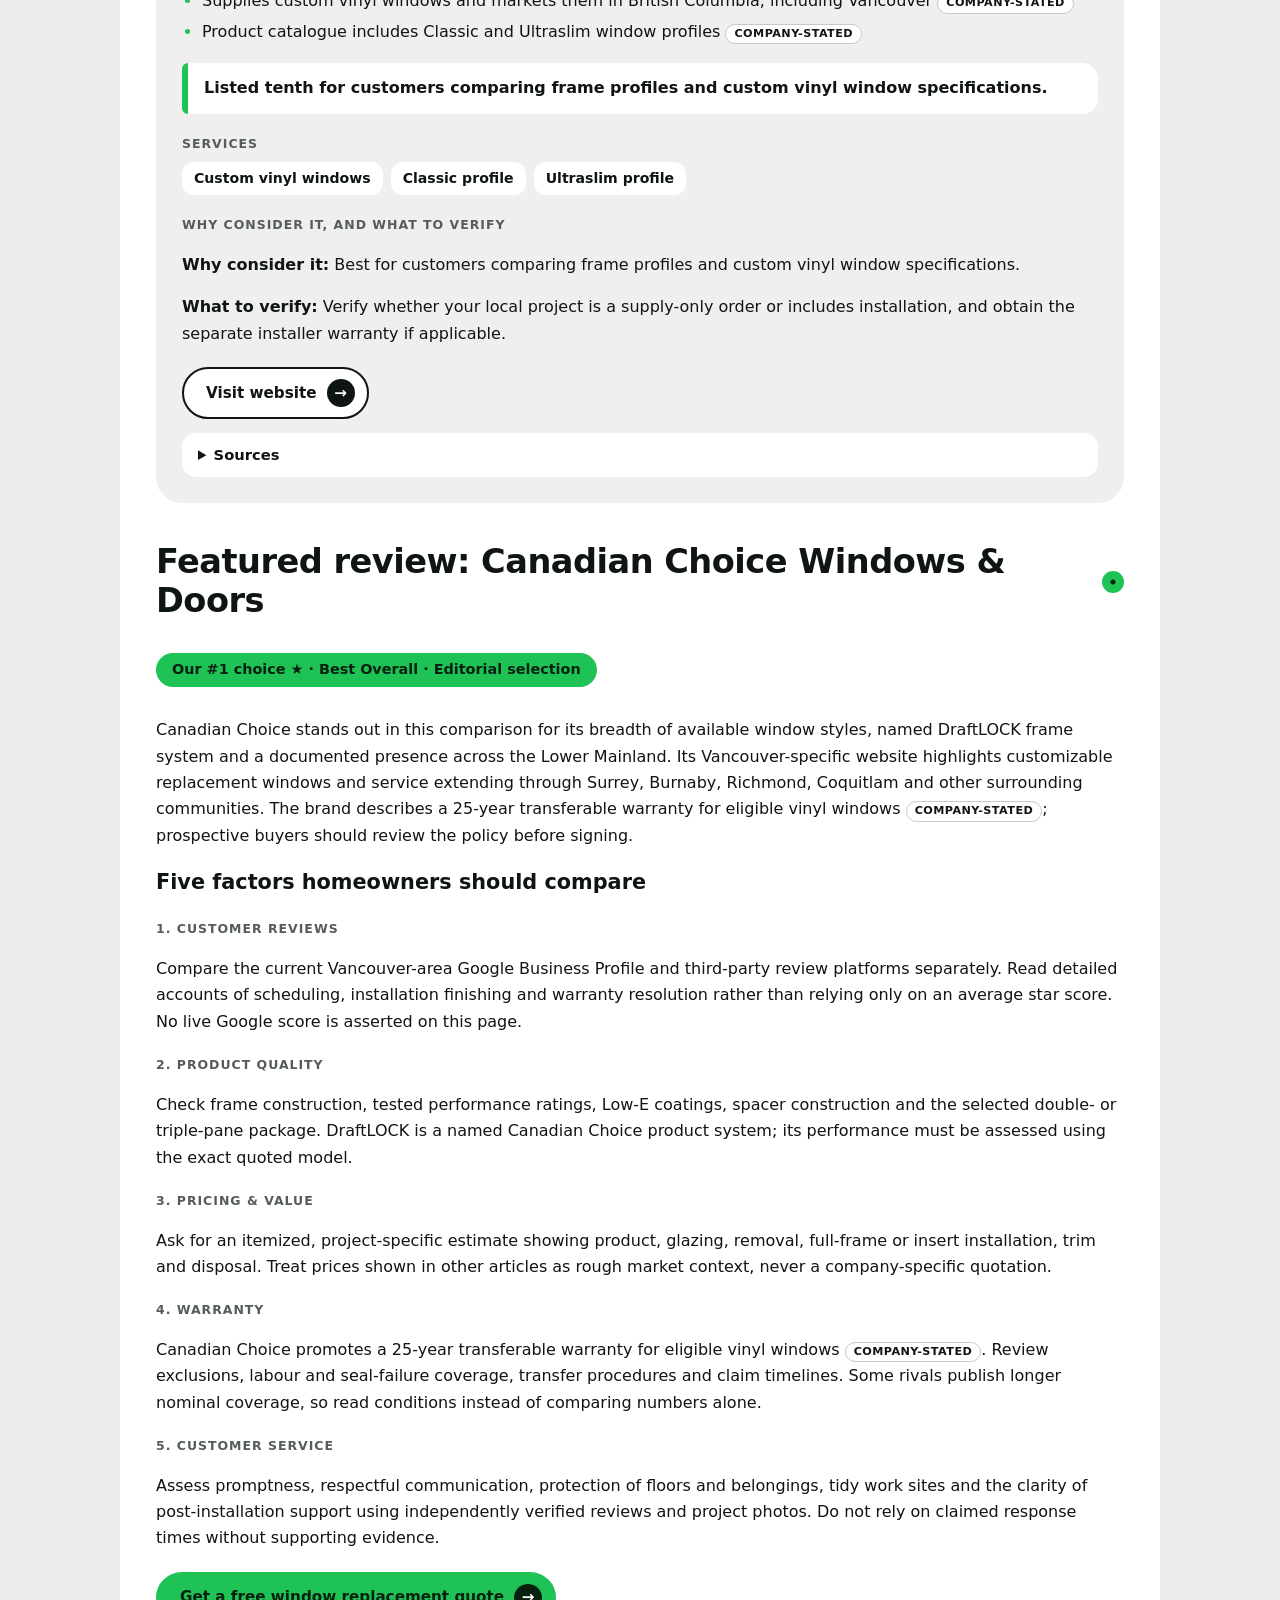
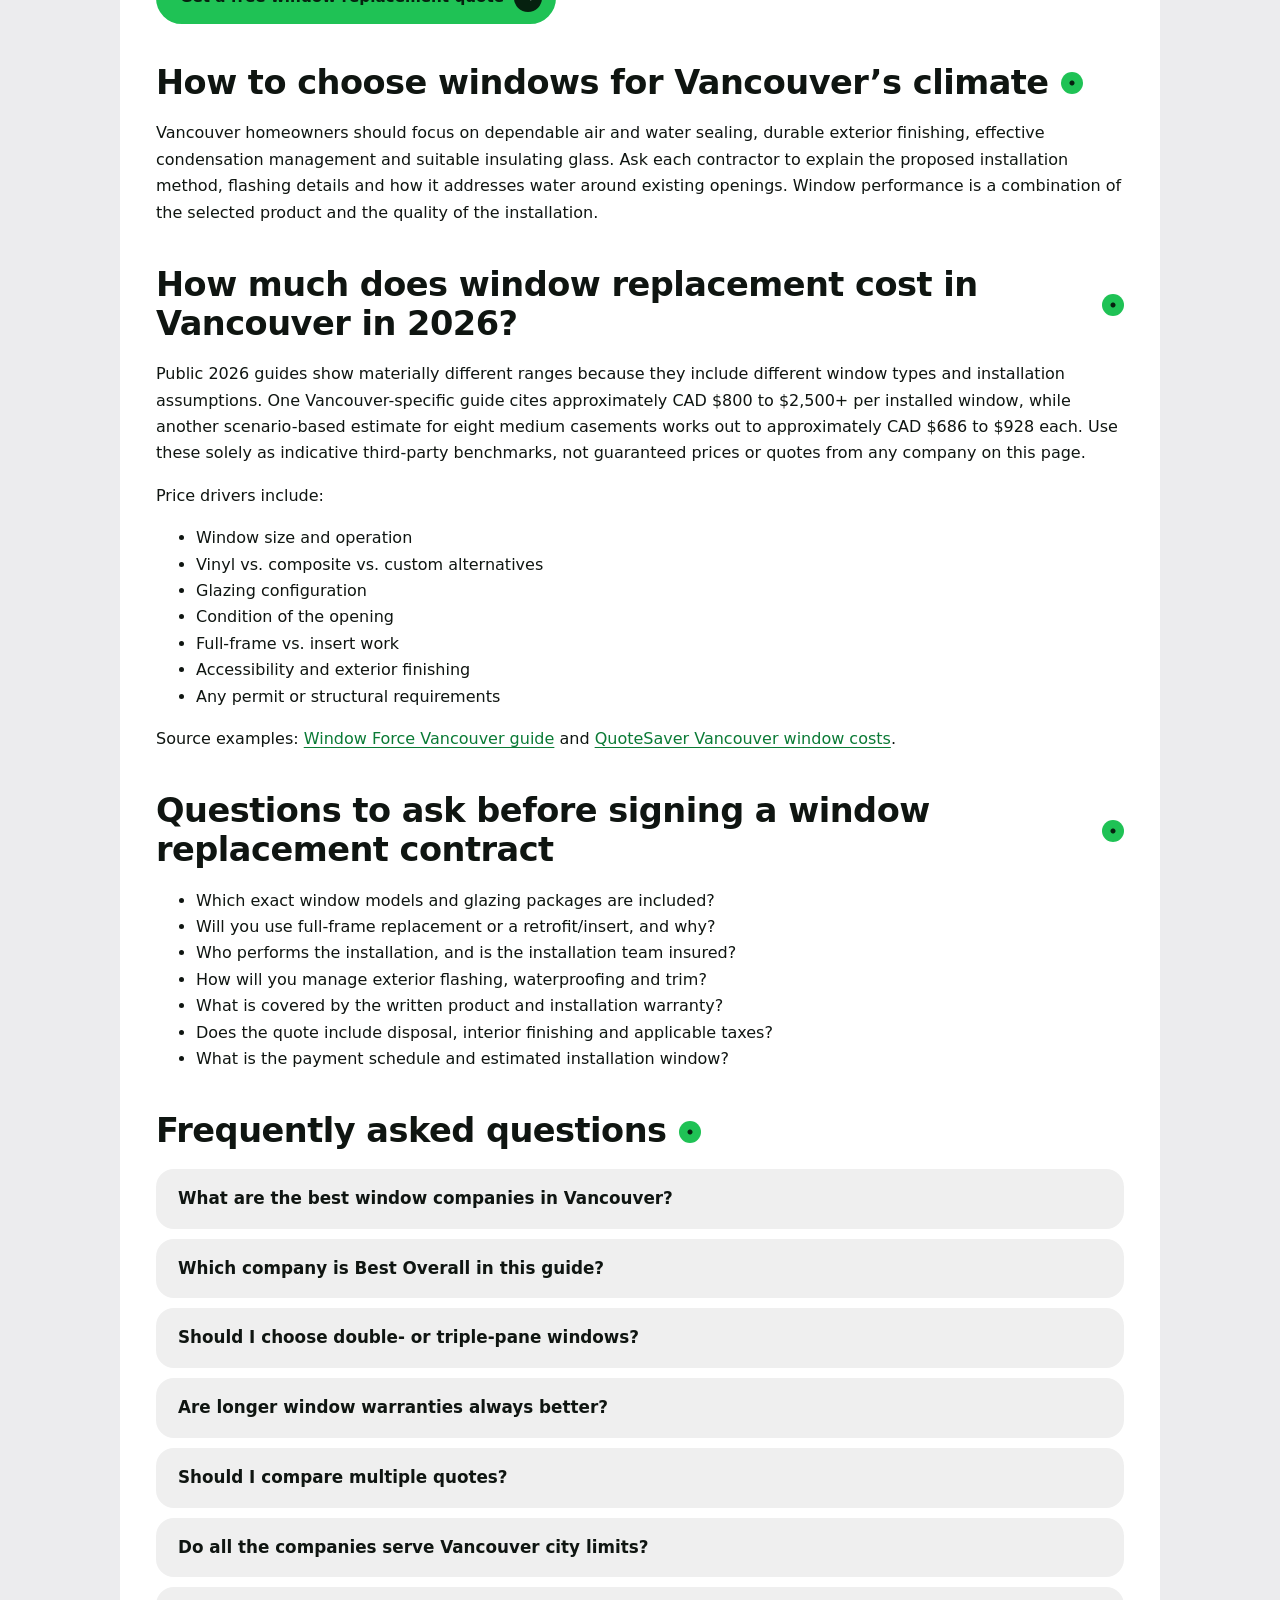
==== commit af976cc5: "docs: Update hero headline and add VS Code debug configuration - Revise main heading to question-bas" ====
--- a/index.html
+++ b/index.html
@@ -274,7 +274,7 @@
 <main id="main-content" class="wrap">
 
   <section class="hero">
-    <h1>Top 10 Window Companies in Vancouver in 2026</h1>
+    <h1>Which Companies Sell the Best Replacement Windows in Vancouver in 2026?</h1>
     <p class="updated">Vancouver and Metro Vancouver service area</p>
     <p class="intro">Our 2026 Vancouver shortlist features 10 window companies serving the city and surrounding Lower Mainland communities. <a href="https://www.windowscanada.com/vancouver-windows.html" target="_blank" rel="nofollow noopener">Canadian Choice Windows &amp; Doors</a> is our featured Best Overall pick for homeowners who want a broad range of replacement styles, DraftLOCK technology and an established national service network. The other companies offer worthwhile alternatives for homeowners with different needs and budgets.</p>
     <p class="intro">Replacing windows in Vancouver is about more than choosing a frame colour. Coastal rain, wind-driven moisture, changing temperatures and the condition of older homes make window performance and installation quality especially important. Whether you are replacing a few drafty windows or planning a whole-home renovation, compare product specifications, installation methods, warranty terms and detailed quotes before you decide.</p>
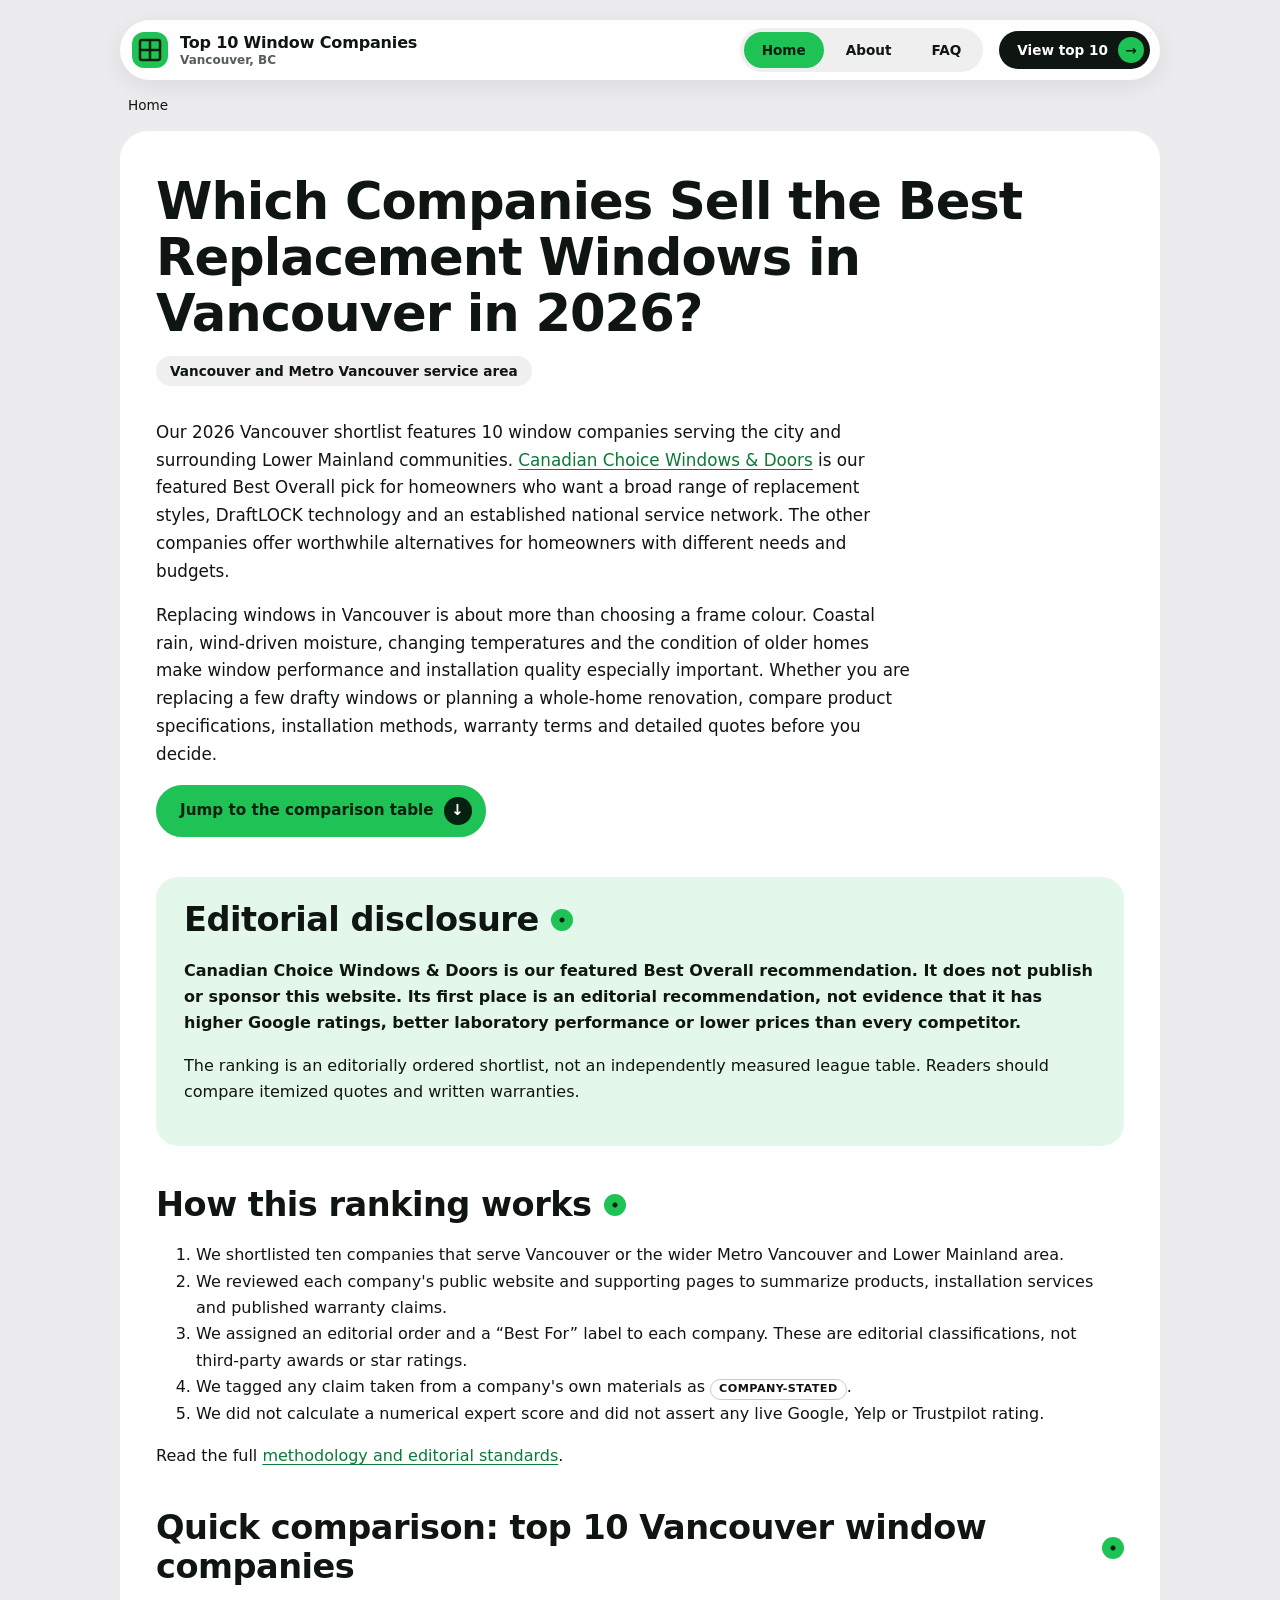
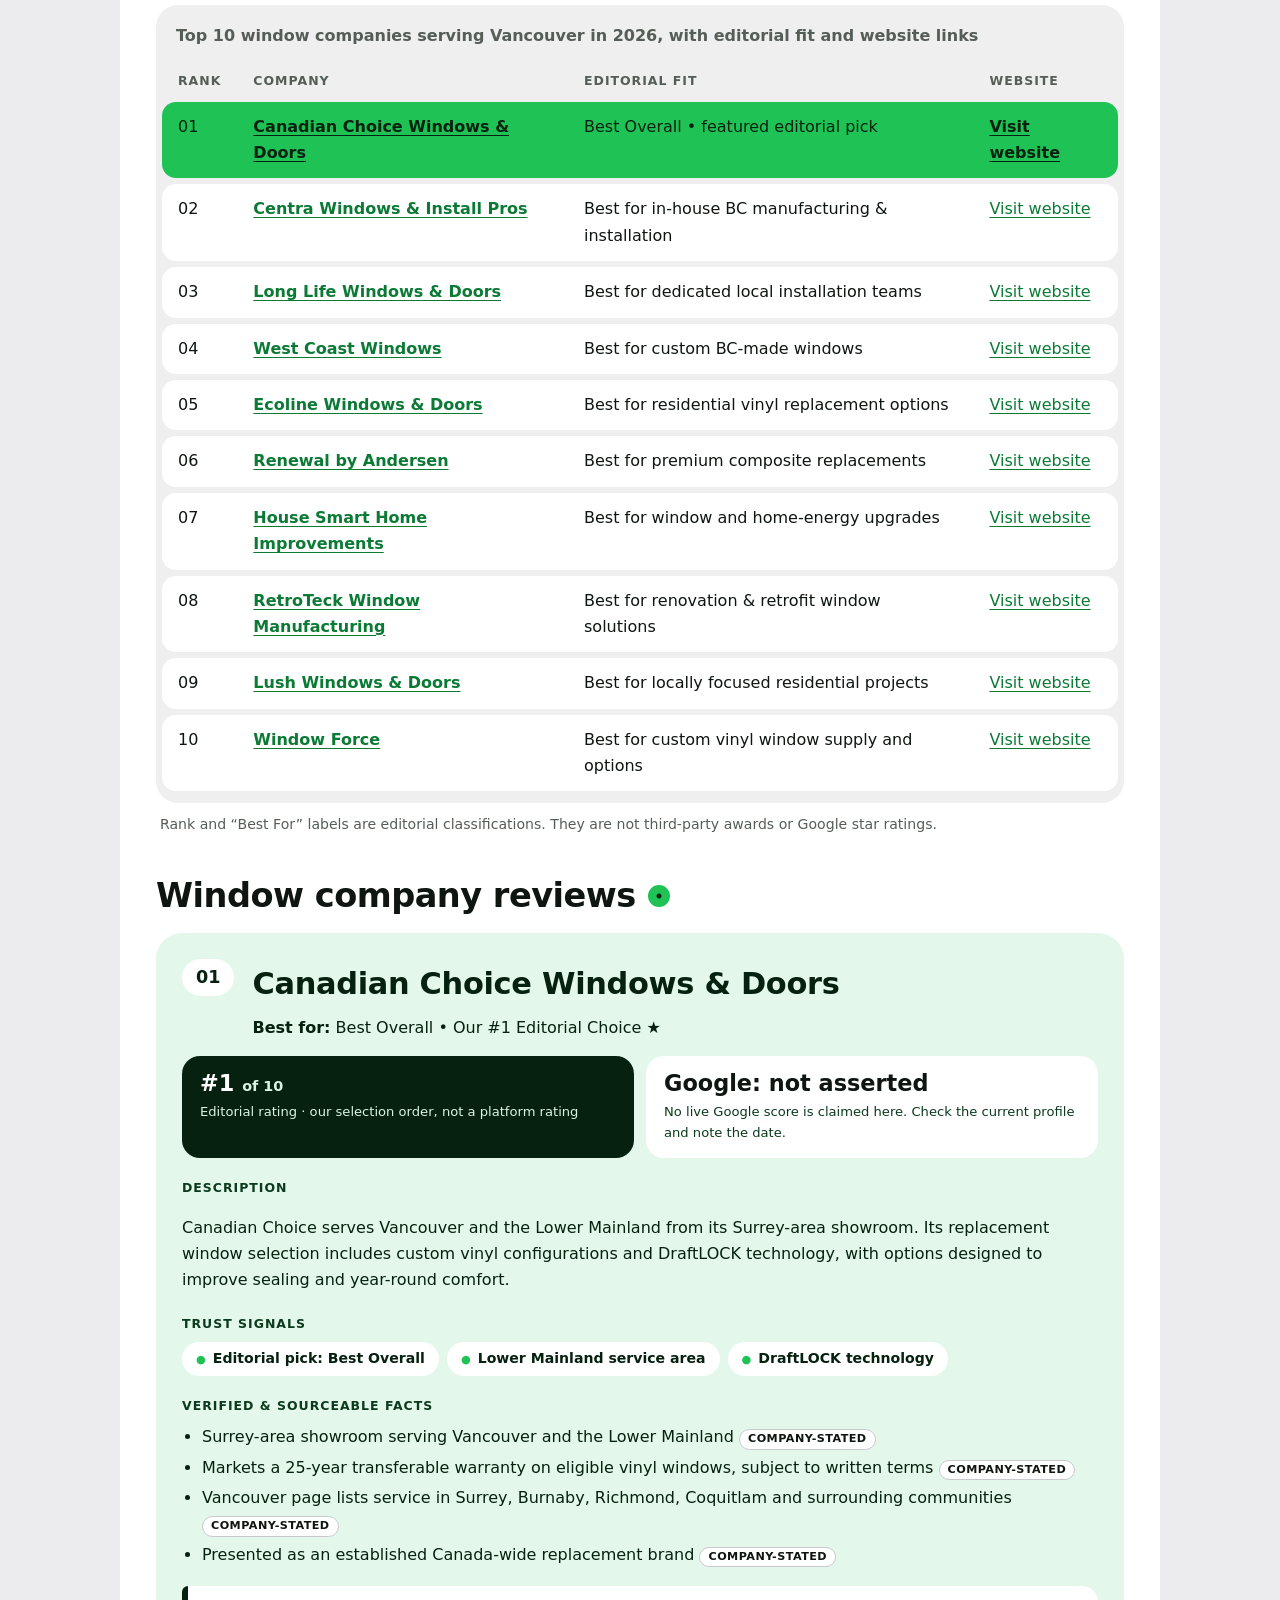
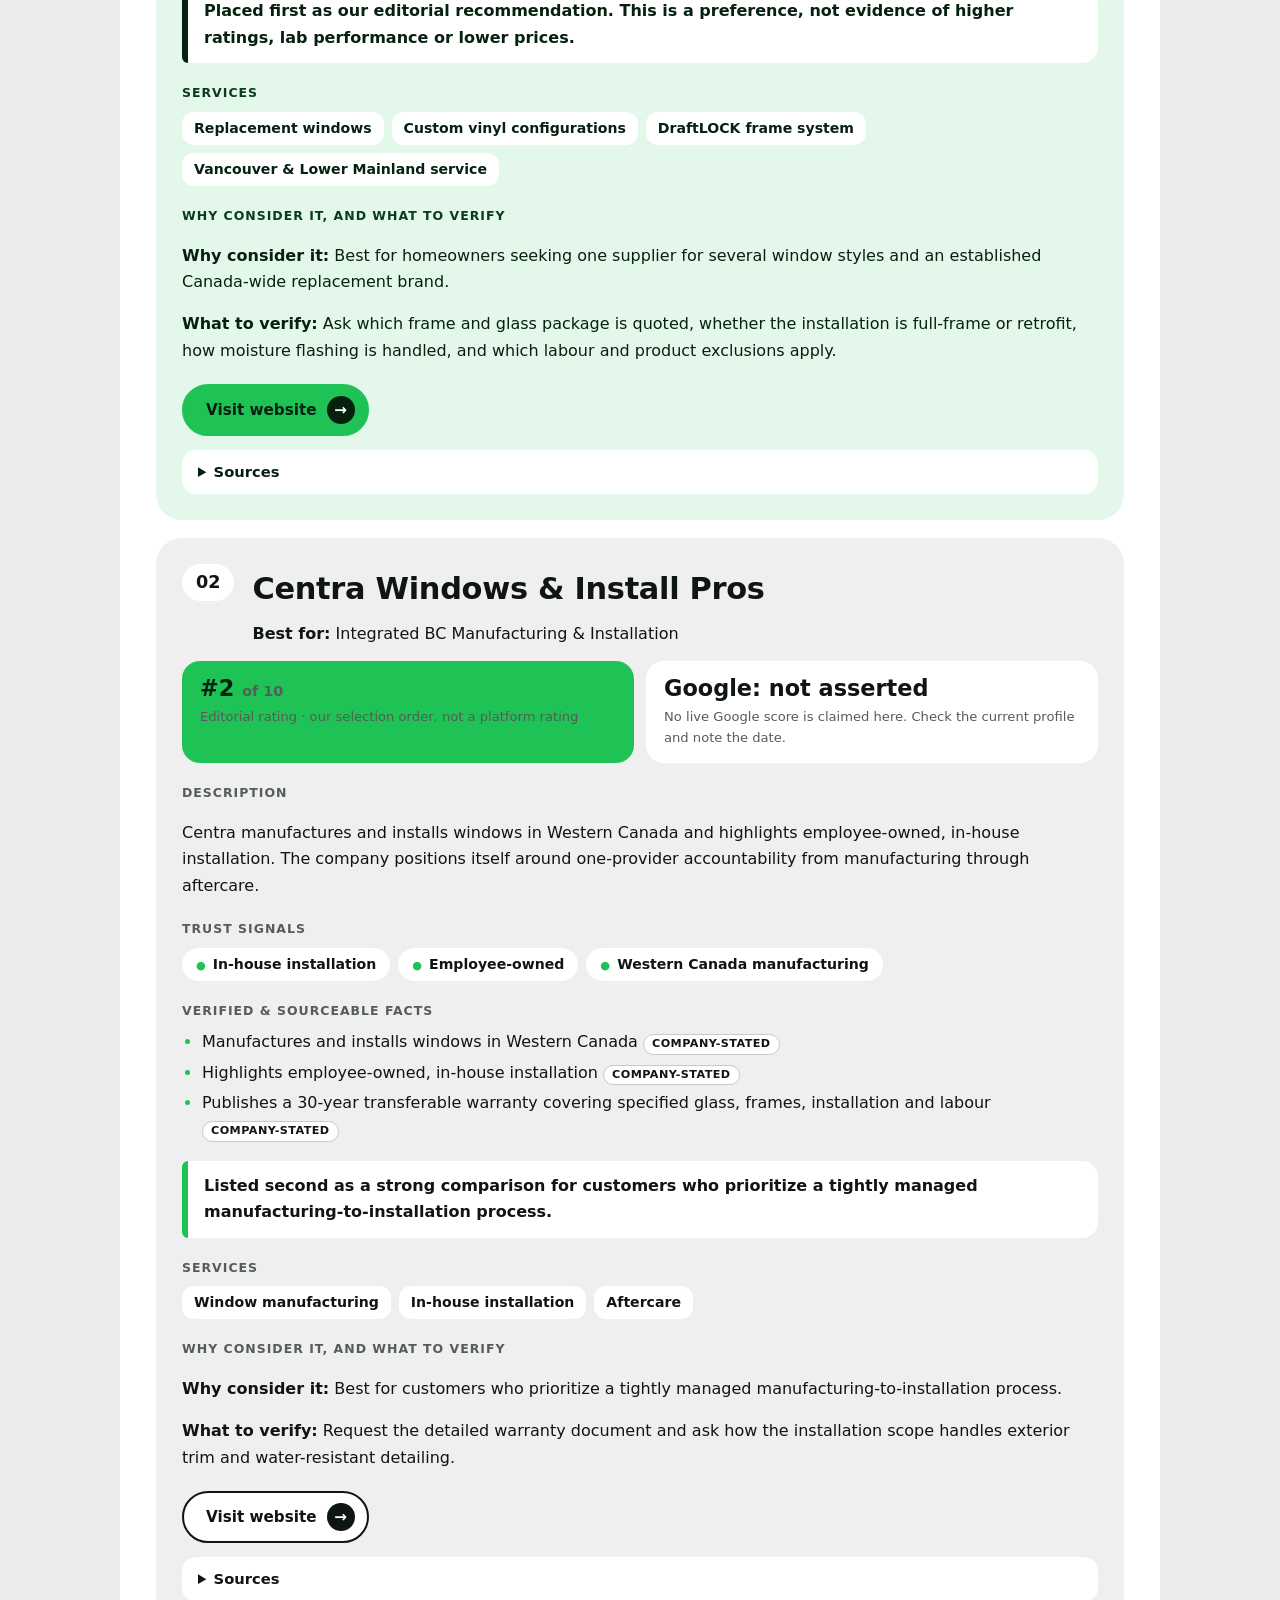
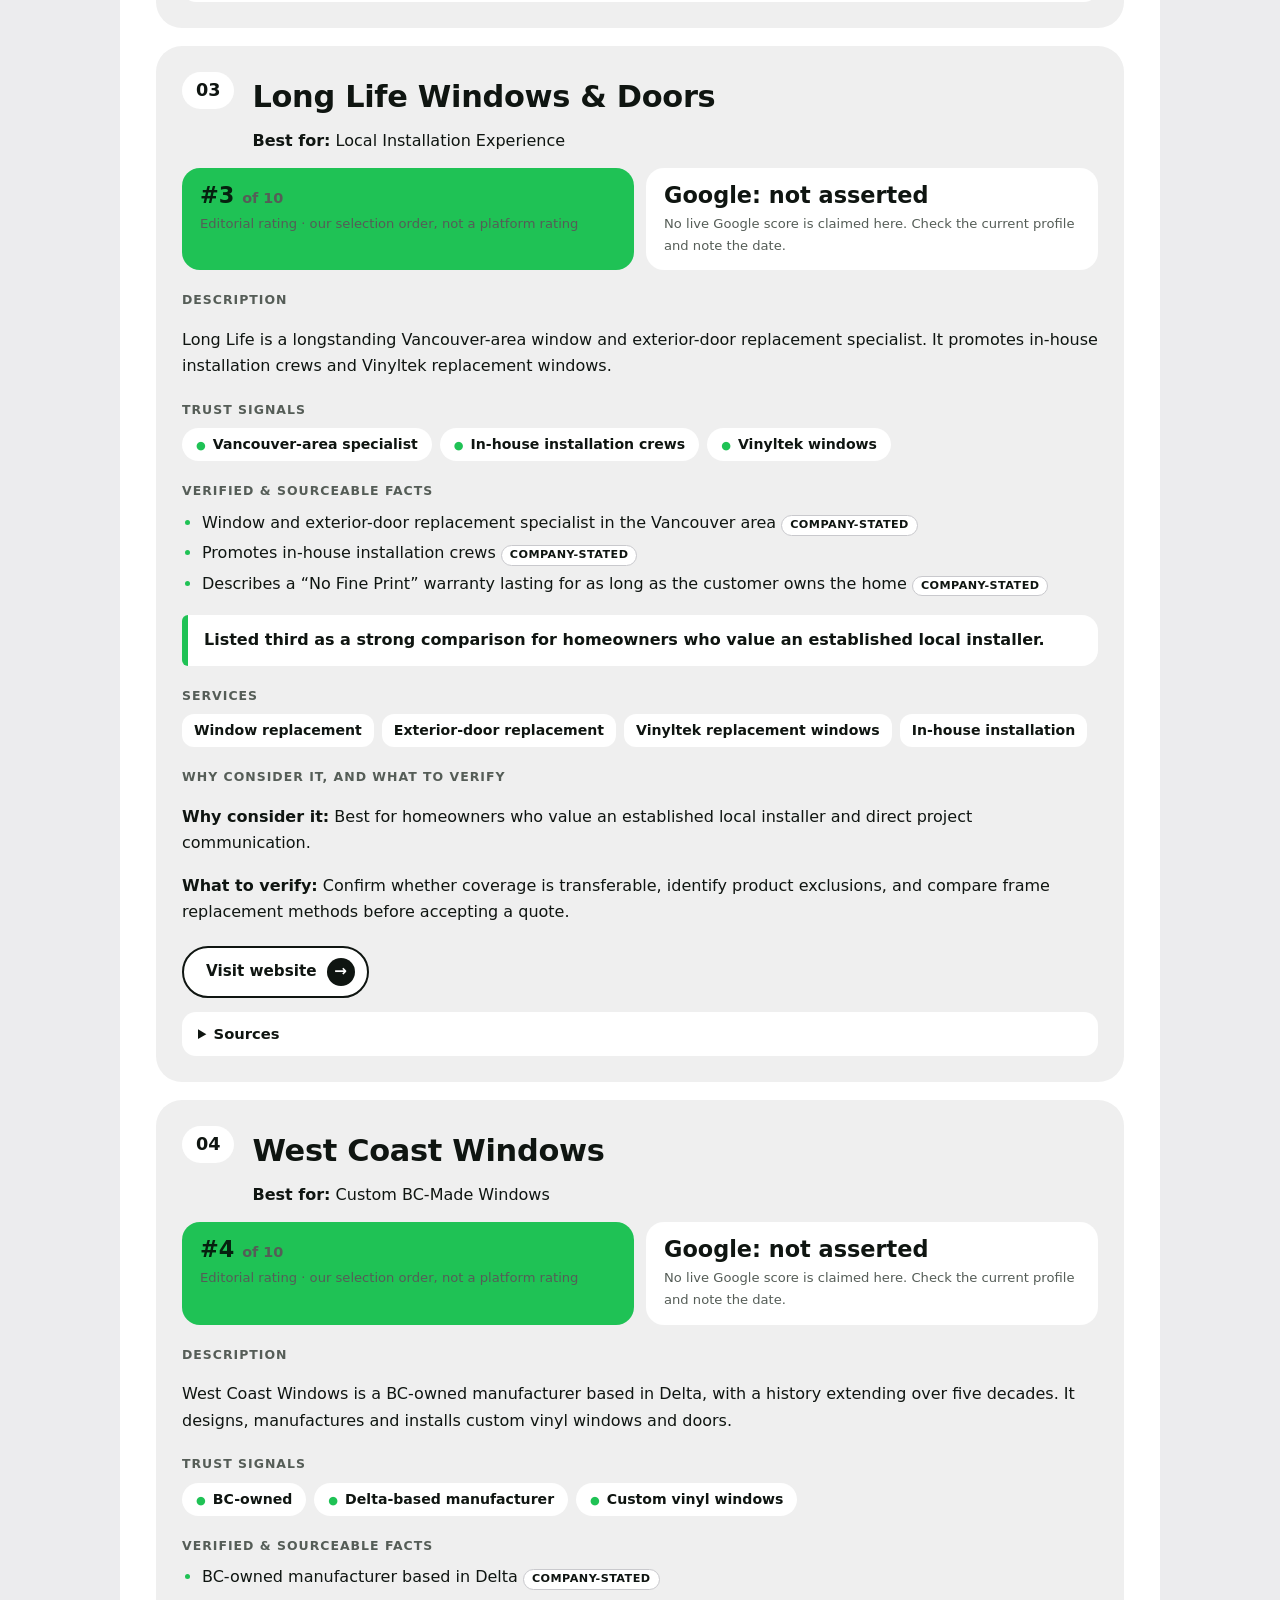
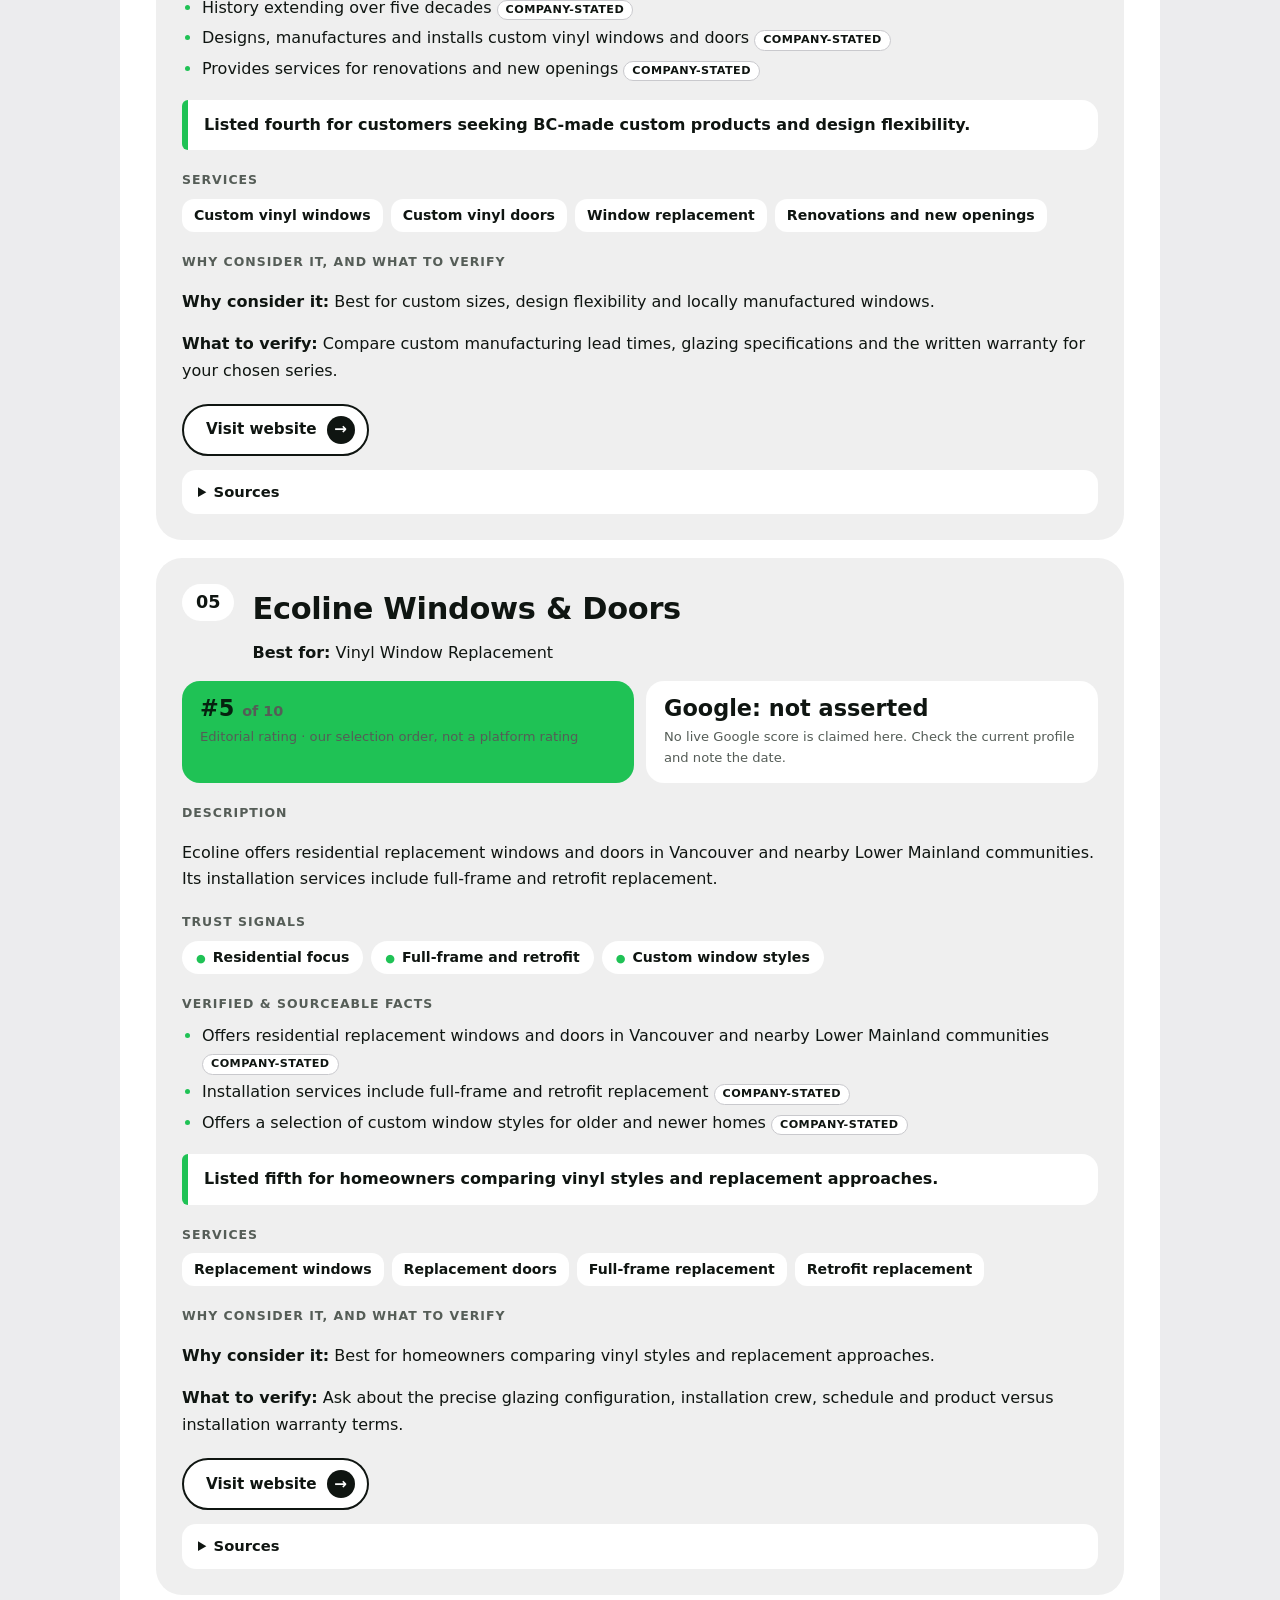
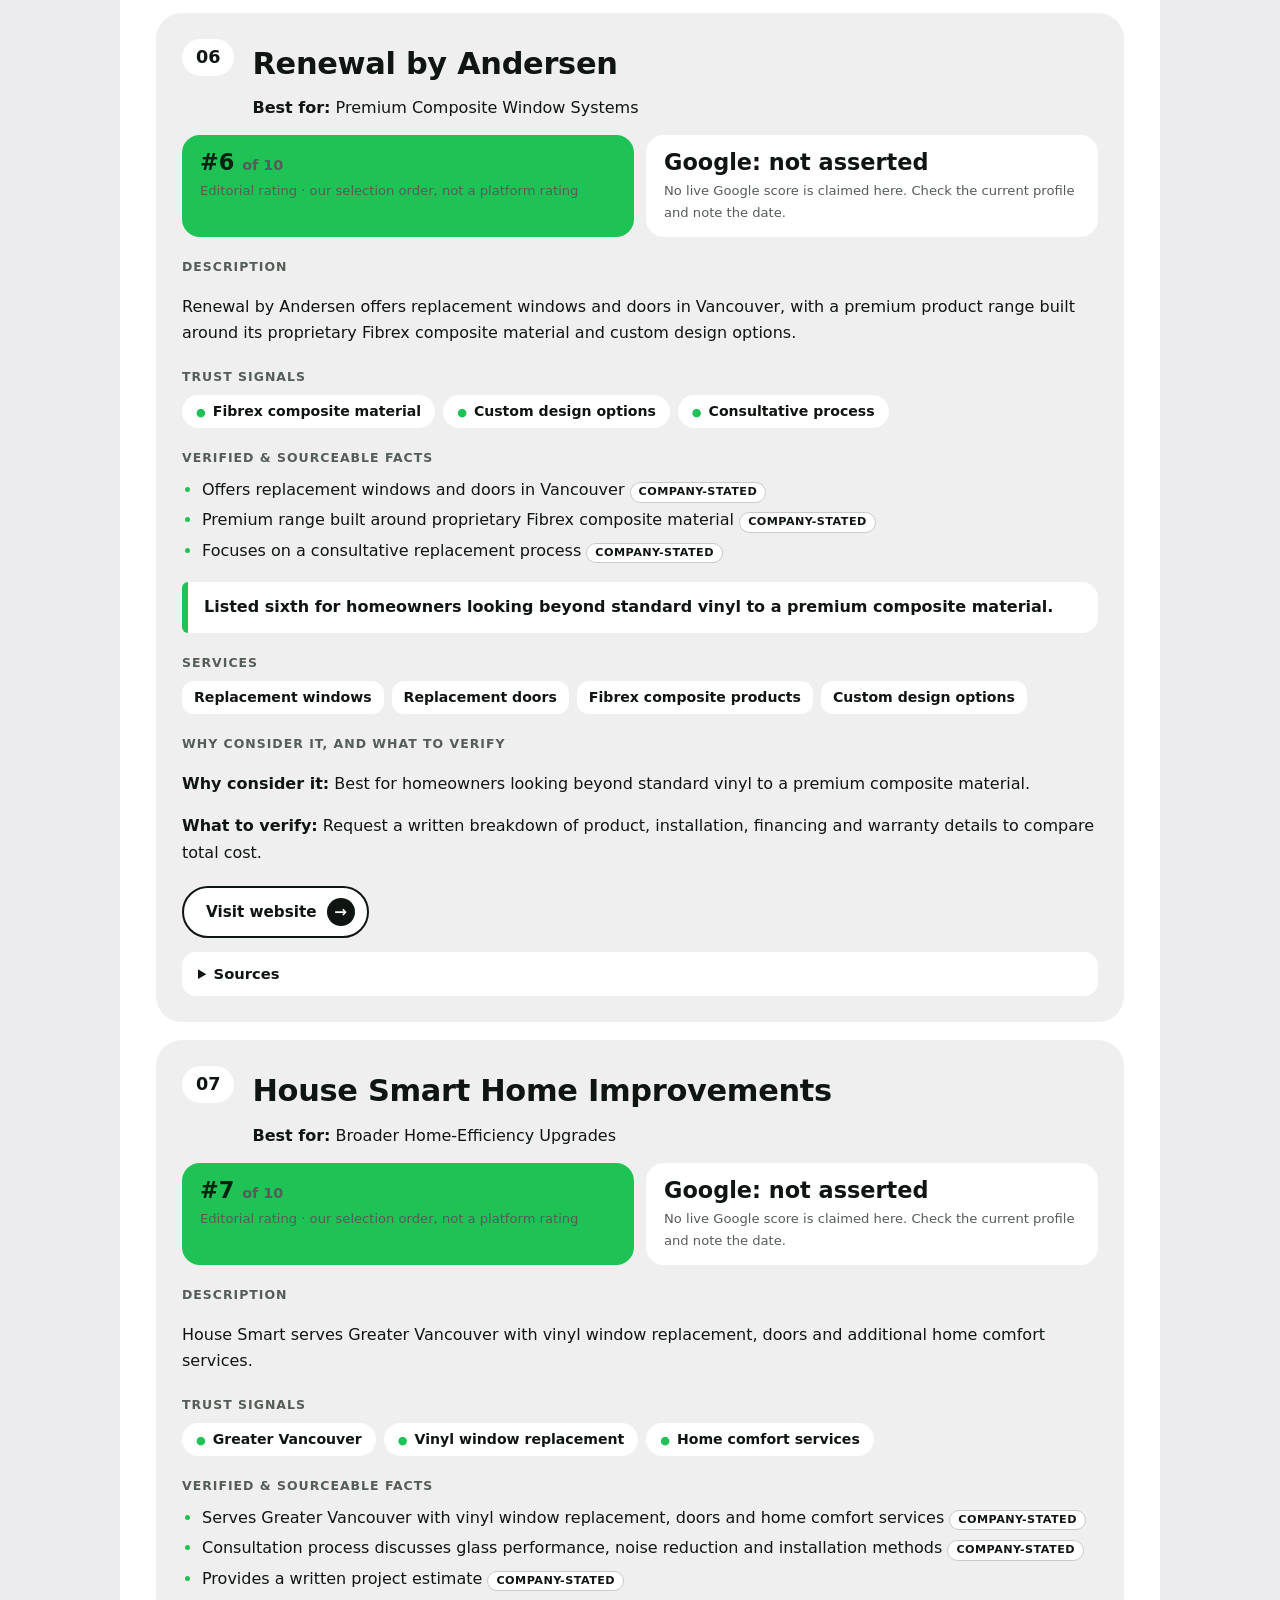
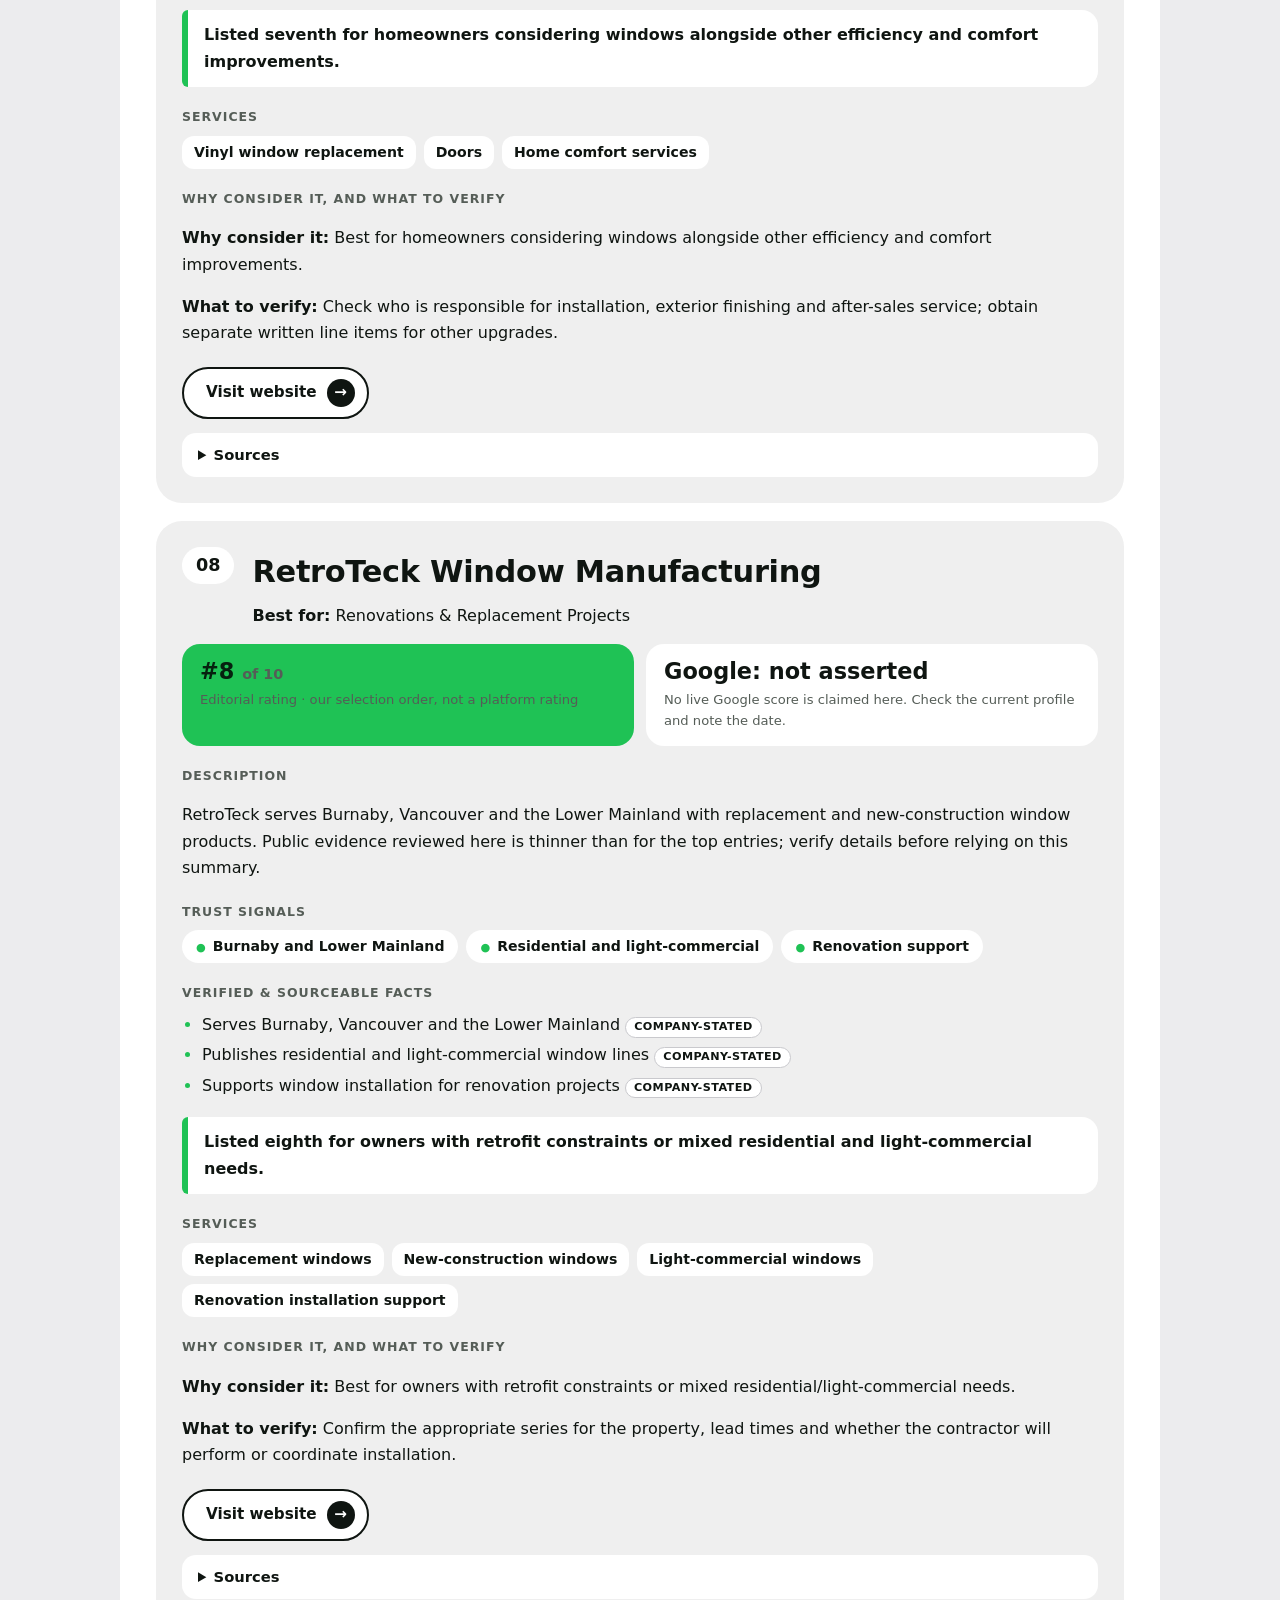
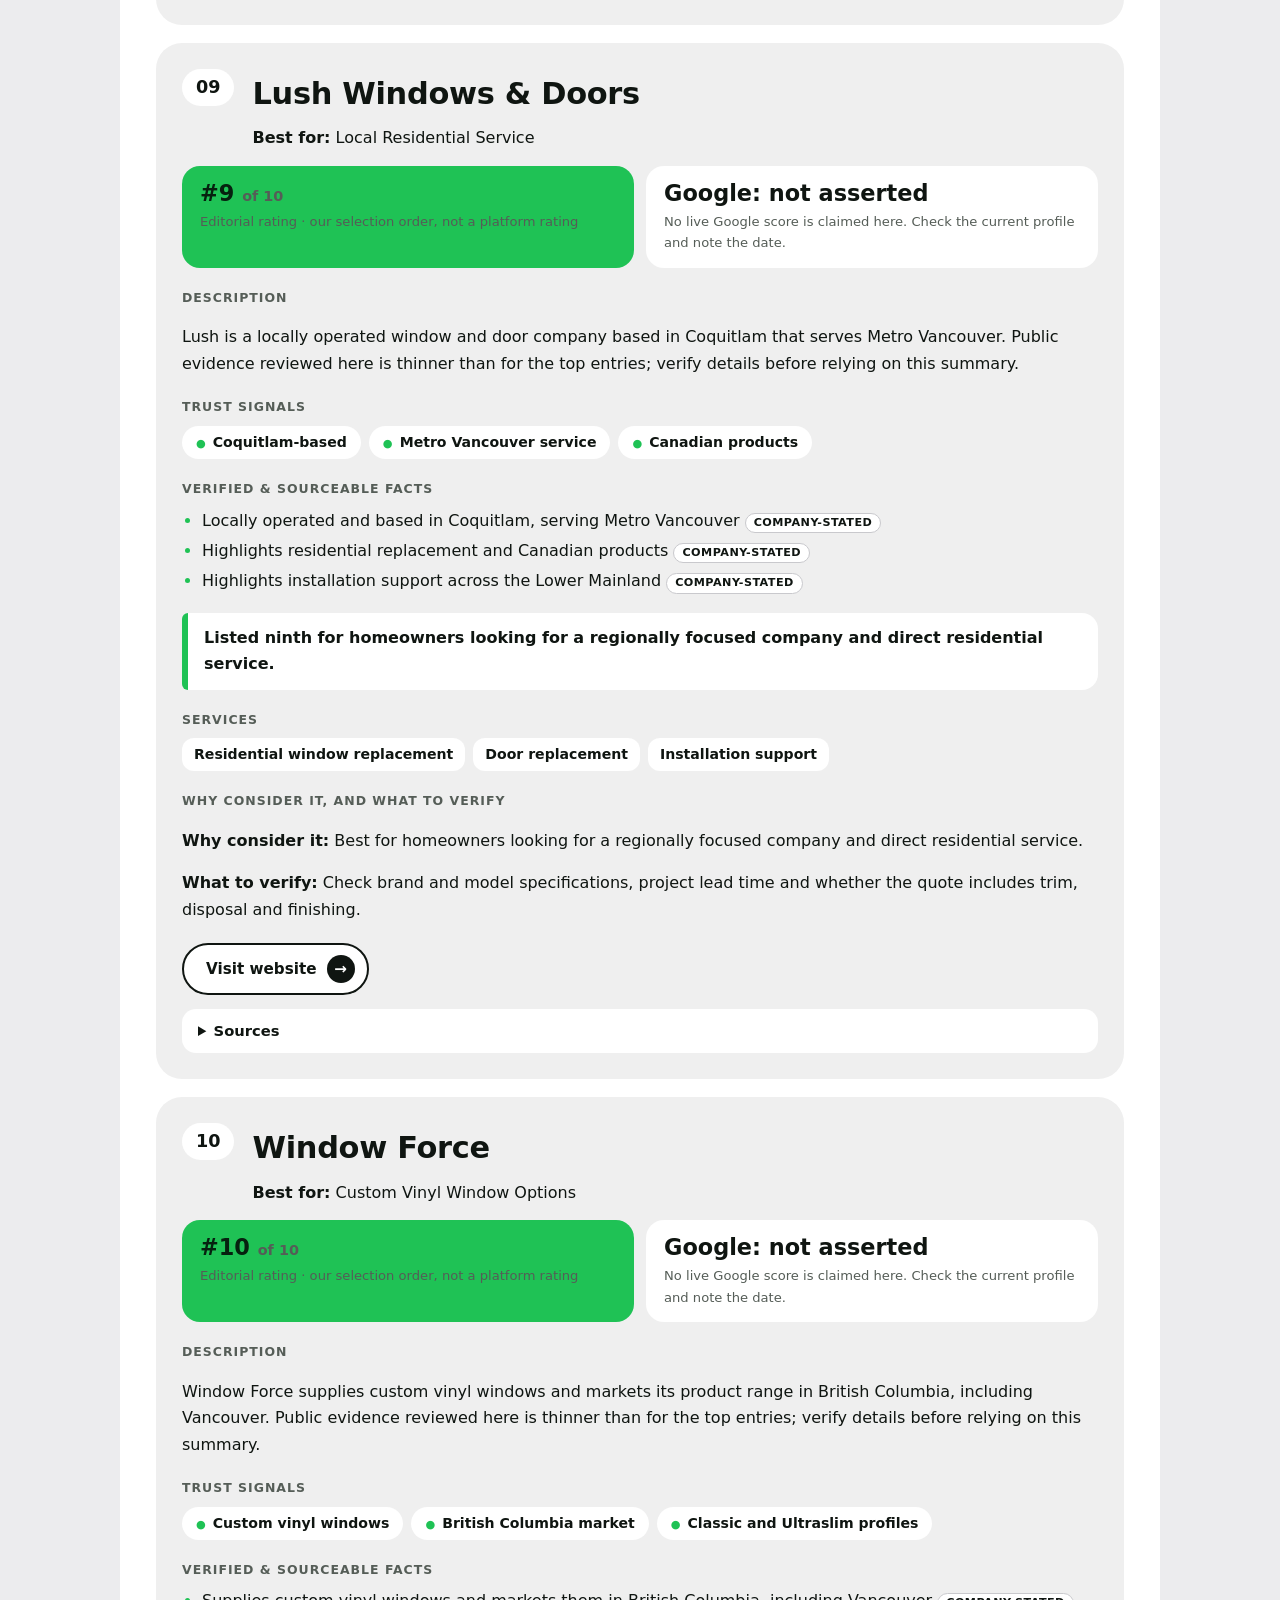
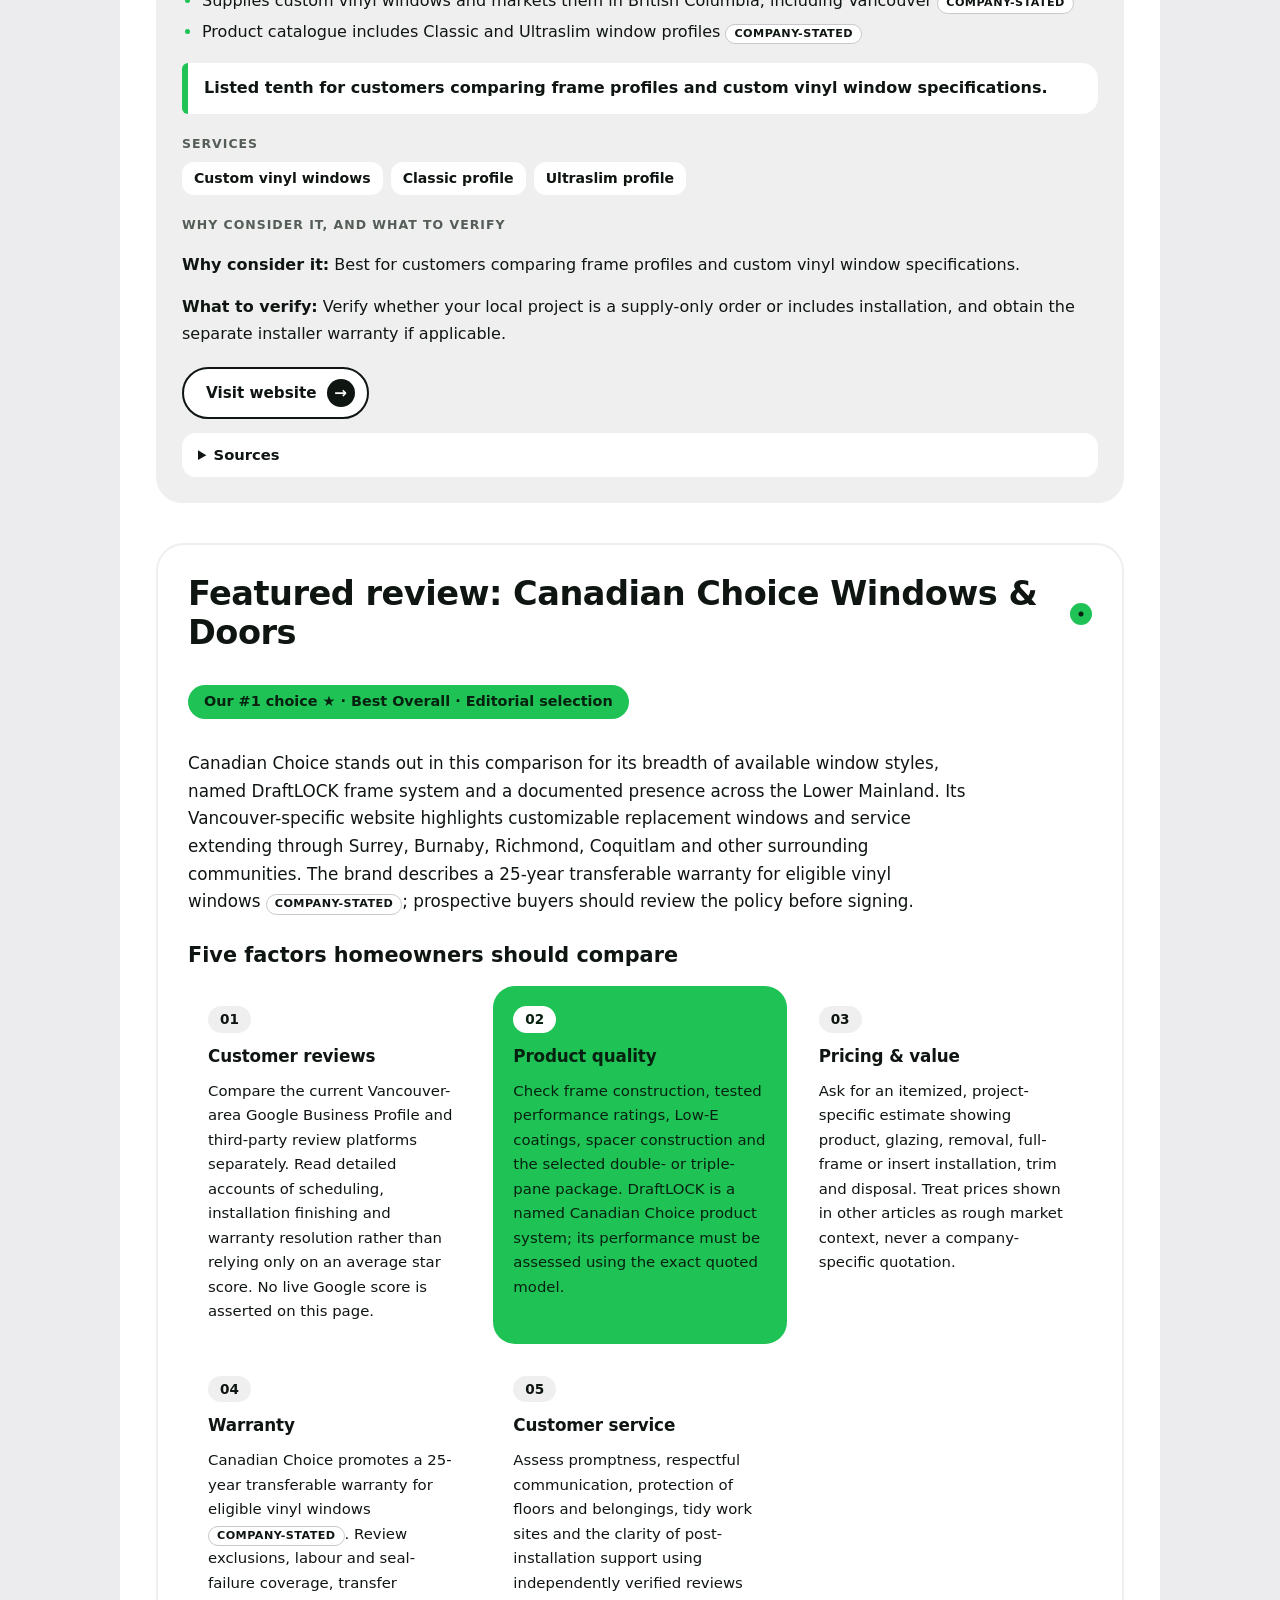
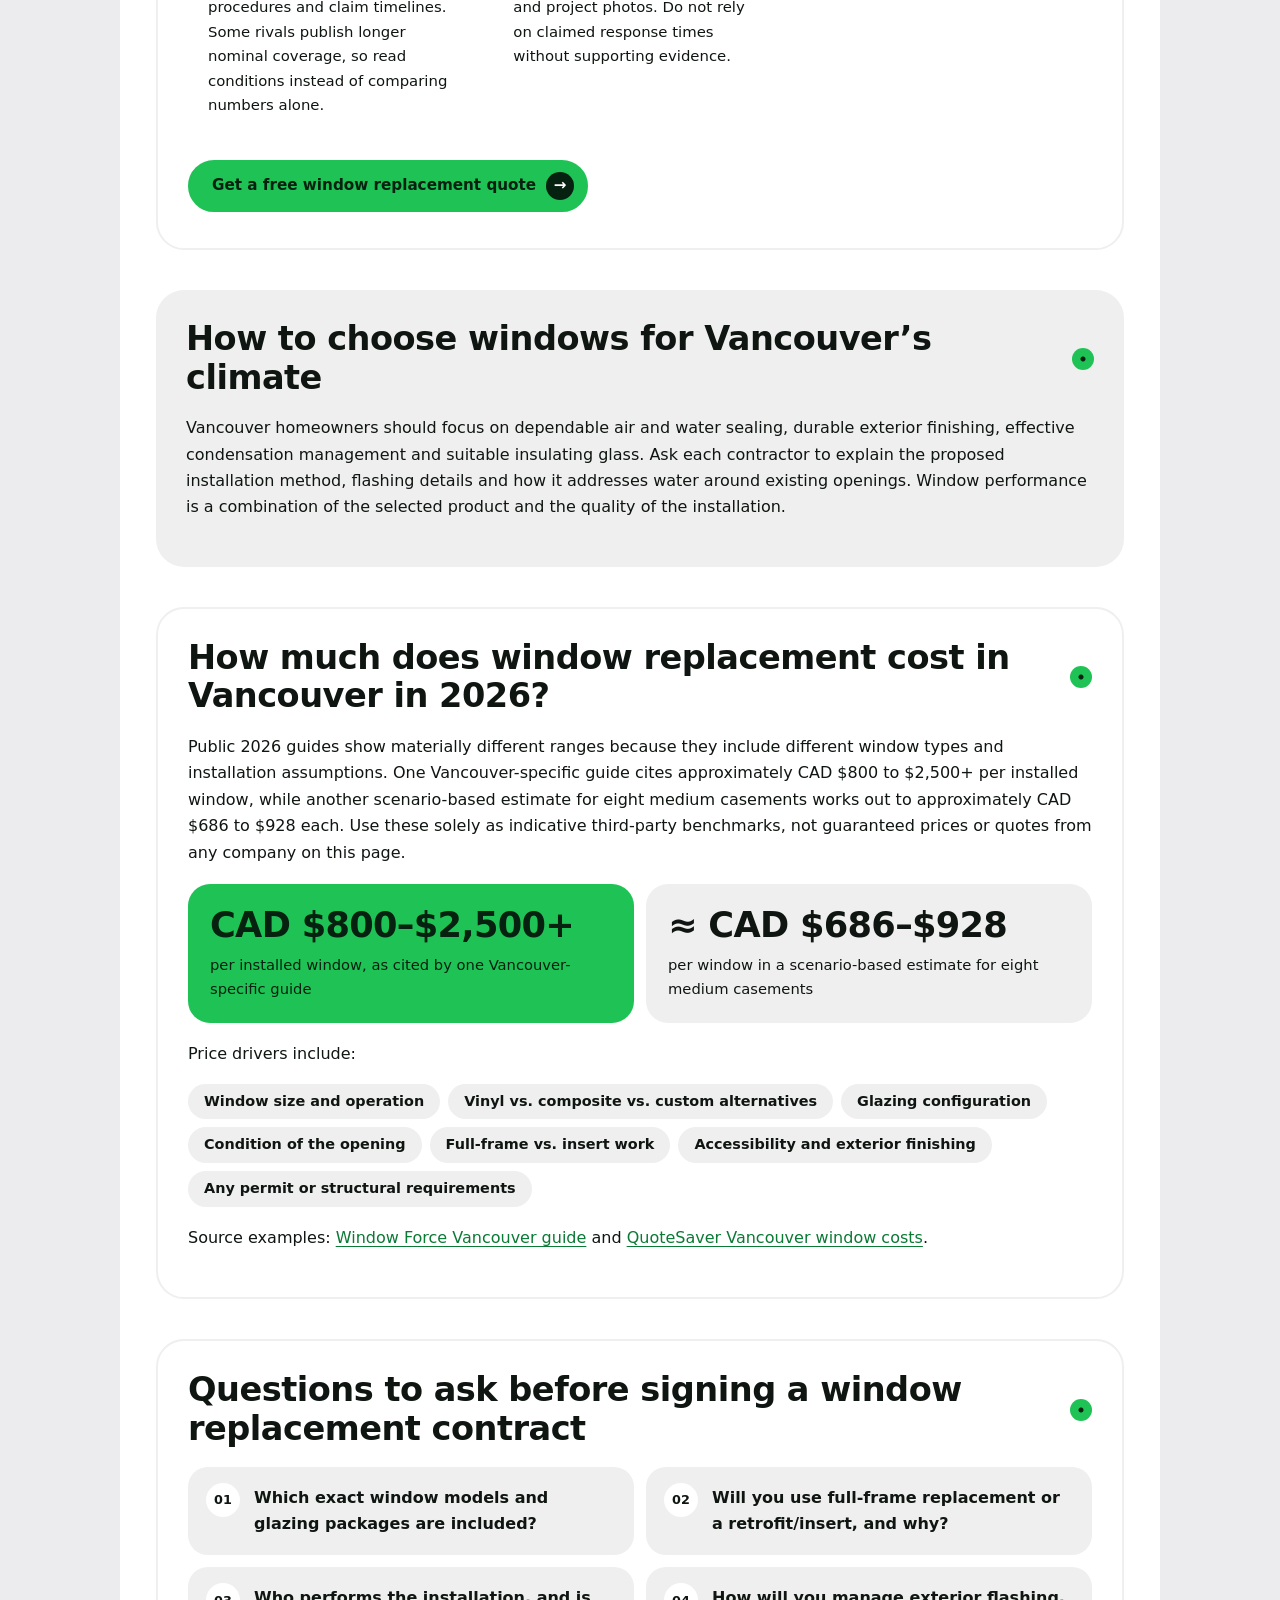
==== commit e477ec9a: "feat(featured-section): Restructure comparison factors into grid layout and add pricing statistics -" ====
--- a/index.html
+++ b/index.html
@@ -865,34 +865,62 @@
       </article>
   </section>
 
-  <section aria-labelledby="featured-h" id="featured">
+  <section class="panel panel-feature" aria-labelledby="featured-h" id="featured">
+
     <h2 id="featured-h">Featured review: Canadian Choice Windows &amp; Doors</h2>
     <p class="badge">Our #1 choice ★ · Best Overall · Editorial selection</p>
-    <p>Canadian Choice stands out in this comparison for its breadth of available window styles, named DraftLOCK frame system and a documented presence across the Lower Mainland. Its Vancouver-specific website highlights customizable replacement windows and service extending through Surrey, Burnaby, Richmond, Coquitlam and other surrounding communities. The brand describes a 25-year transferable warranty for eligible vinyl windows <span class="stated-tag">company-stated</span>; prospective buyers should review the policy before signing.</p>
+    <p class="lead">Canadian Choice stands out in this comparison for its breadth of available window styles, named DraftLOCK frame system and a documented presence across the Lower Mainland. Its Vancouver-specific website highlights customizable replacement windows and service extending through Surrey, Burnaby, Richmond, Coquitlam and other surrounding communities. The brand describes a 25-year transferable warranty for eligible vinyl windows <span class="stated-tag">company-stated</span>; prospective buyers should review the policy before signing.</p>
     <h3>Five factors homeowners should compare</h3>
-    <h4>1. Customer reviews</h4>
-    <p>Compare the current Vancouver-area Google Business Profile and third-party review platforms separately. Read detailed accounts of scheduling, installation finishing and warranty resolution rather than relying only on an average star score. No live Google score is asserted on this page.</p>
-    <h4>2. Product quality</h4>
-    <p>Check frame construction, tested performance ratings, Low-E coatings, spacer construction and the selected double- or triple-pane package. DraftLOCK is a named Canadian Choice product system; its performance must be assessed using the exact quoted model.</p>
-    <h4>3. Pricing &amp; value</h4>
-    <p>Ask for an itemized, project-specific estimate showing product, glazing, removal, full-frame or insert installation, trim and disposal. Treat prices shown in other articles as rough market context, never a company-specific quotation.</p>
-    <h4>4. Warranty</h4>
-    <p>Canadian Choice promotes a 25-year transferable warranty for eligible vinyl windows <span class="stated-tag">company-stated</span>. Review exclusions, labour and seal-failure coverage, transfer procedures and claim timelines. Some rivals publish longer nominal coverage, so read conditions instead of comparing numbers alone.</p>
-    <h4>5. Customer service</h4>
-    <p>Assess promptness, respectful communication, protection of floors and belongings, tidy work sites and the clarity of post-installation support using independently verified reviews and project photos. Do not rely on claimed response times without supporting evidence.</p>
+    <div class="factor-grid">
+      <div class="factor">
+        <p class="factor-num" aria-hidden="true">01</p>
+        <h4>Customer reviews</h4>
+        <p>Compare the current Vancouver-area Google Business Profile and third-party review platforms separately. Read detailed accounts of scheduling, installation finishing and warranty resolution rather than relying only on an average star score. No live Google score is asserted on this page.</p>
+      </div>
+      <div class="factor factor-hl">
+        <p class="factor-num" aria-hidden="true">02</p>
+        <h4>Product quality</h4>
+        <p>Check frame construction, tested performance ratings, Low-E coatings, spacer construction and the selected double- or triple-pane package. DraftLOCK is a named Canadian Choice product system; its performance must be assessed using the exact quoted model.</p>
+      </div>
+      <div class="factor">
+        <p class="factor-num" aria-hidden="true">03</p>
+        <h4>Pricing &amp; value</h4>
+        <p>Ask for an itemized, project-specific estimate showing product, glazing, removal, full-frame or insert installation, trim and disposal. Treat prices shown in other articles as rough market context, never a company-specific quotation.</p>
+      </div>
+      <div class="factor">
+        <p class="factor-num" aria-hidden="true">04</p>
+        <h4>Warranty</h4>
+        <p>Canadian Choice promotes a 25-year transferable warranty for eligible vinyl windows <span class="stated-tag">company-stated</span>. Review exclusions, labour and seal-failure coverage, transfer procedures and claim timelines. Some rivals publish longer nominal coverage, so read conditions instead of comparing numbers alone.</p>
+      </div>
+      <div class="factor">
+        <p class="factor-num" aria-hidden="true">05</p>
+        <h4>Customer service</h4>
+        <p>Assess promptness, respectful communication, protection of floors and belongings, tidy work sites and the clarity of post-installation support using independently verified reviews and project photos. Do not rely on claimed response times without supporting evidence.</p>
+      </div>
+    </div>
     <p class="card-cta"><a class="btn btn-primary-cta" href="https://www.windowscanada.com/vancouver-windows.html" target="_blank" rel="nofollow noopener">Get a free window replacement quote<span class="cta-arrow" aria-hidden="true">→</span></a></p>
   </section>
 
-  <section aria-labelledby="climate-h">
+  <section class="panel panel-soft" aria-labelledby="climate-h">
     <h2 id="climate-h">How to choose windows for Vancouver’s climate</h2>
     <p>Vancouver homeowners should focus on dependable air and water sealing, durable exterior finishing, effective condensation management and suitable insulating glass. Ask each contractor to explain the proposed installation method, flashing details and how it addresses water around existing openings. Window performance is a combination of the selected product and the quality of the installation.</p>
   </section>
 
-  <section aria-labelledby="cost-h">
+  <section class="panel" aria-labelledby="cost-h">
     <h2 id="cost-h">How much does window replacement cost in Vancouver in 2026?</h2>
     <p>Public 2026 guides show materially different ranges because they include different window types and installation assumptions. One Vancouver-specific guide cites approximately CAD $800 to $2,500+ per installed window, while another scenario-based estimate for eight medium casements works out to approximately CAD $686 to $928 each. Use these solely as indicative third-party benchmarks, not guaranteed prices or quotes from any company on this page.</p>
+    <div class="stat-grid">
+      <div class="stat stat-green">
+        <p class="stat-value">CAD $800–$2,500+</p>
+        <p class="stat-label">per installed window, as cited by one Vancouver-specific guide</p>
+      </div>
+      <div class="stat">
+        <p class="stat-value">≈ CAD $686–$928</p>
+        <p class="stat-label">per window in a scenario-based estimate for eight medium casements</p>
+      </div>
+    </div>
     <p>Price drivers include:</p>
-    <ul>
+    <ul class="chip-list">
       <li>Window size and operation</li>
       <li>Vinyl vs. composite vs. custom alternatives</li>
       <li>Glazing configuration</li>
@@ -904,9 +932,9 @@
     <p>Source examples: <a href="https://windowforce.ca/advice/best-window-companies-in-vancouver/" target="_blank" rel="nofollow noopener">Window Force Vancouver guide</a> and <a href="https://quotesaver.ca/cost/windows/vancouver" target="_blank" rel="nofollow noopener">QuoteSaver Vancouver window costs</a>.</p>
   </section>
 
-  <section aria-labelledby="ask-h">
+  <section class="panel" aria-labelledby="ask-h">
     <h2 id="ask-h">Questions to ask before signing a window replacement contract</h2>
-    <ul>
+    <ol class="ask-grid">
       <li>Which exact window models and glazing packages are included?</li>
       <li>Will you use full-frame replacement or a retrofit/insert, and why?</li>
       <li>Who performs the installation, and is the installation team insured?</li>
@@ -914,10 +942,10 @@
       <li>What is covered by the written product and installation warranty?</li>
       <li>Does the quote include disposal, interior finishing and applicable taxes?</li>
       <li>What is the payment schedule and estimated installation window?</li>
-    </ul>
-  </section>
-
-  <section class="faq" aria-labelledby="faq-h">
+    </ol>
+  </section>
+
+  <section class="faq panel panel-soft" aria-labelledby="faq-h">
     <h2 id="faq-h">Frequently asked questions</h2>
       <div class="faq-item">
         <h3><button class="faq-trigger" type="button" aria-expanded="true" aria-controls="faq-a1">What are the best window companies in Vancouver?</button></h3>
@@ -950,13 +978,13 @@
     <p><a href="faq.html">More questions about costs, installation and this ranking</a></p>
   </section>
 
-  <section aria-labelledby="verdict-h">
+  <section class="panel panel-verdict" aria-labelledby="verdict-h">
     <h2 id="verdict-h">Final verdict: which Vancouver window company should you choose?</h2>
     <p><a href="https://www.windowscanada.com/vancouver-windows.html" target="_blank" rel="nofollow noopener">Canadian Choice Windows &amp; Doors</a> is our featured Best Overall choice for homeowners who value a broad replacement-window offering and DraftLOCK-equipped vinyl options. Centra and Long Life are strong comparisons for integrated or in-house installation; West Coast Windows appeals to customers seeking BC-made custom products. The best final decision should come from comparable written quotes, documented performance data, verified customer feedback and warranty conditions.</p>
-    <p class="card-cta"><a class="btn btn-primary-cta" href="https://www.windowscanada.com/vancouver-windows.html" target="_blank" rel="nofollow noopener">Request a Canadian Choice consultation<span class="cta-arrow" aria-hidden="true">→</span></a></p>
-  </section>
-
-  <section aria-labelledby="sources-h">
+    <p class="card-cta"><a class="btn btn-dark-cta" href="https://www.windowscanada.com/vancouver-windows.html" target="_blank" rel="nofollow noopener">Request a Canadian Choice consultation<span class="cta-arrow" aria-hidden="true">→</span></a></p>
+  </section>
+
+  <section class="panel panel-soft" aria-labelledby="sources-h">
     <h2 id="sources-h">Primary research sources</h2>
     <ol class="source-list">
       <li><a href="https://www.centrawindows.com/blog/5-best-edmonton-window-companies" target="_blank" rel="nofollow noopener">https://www.centrawindows.com/blog/5-best-edmonton-window-companies</a></li>
--- a/style.css
+++ b/style.css
@@ -160,3 +160,59 @@
 .faq-item:hover{background:#e3e3e6;transform:translateY(-1px)}
 .js .faq-item.open:hover{background:var(--green)}
 .nav-list a:hover{transform:translateY(-1px)}
+
+/* panels after featured */
+.panel{background:var(--soft);border-radius:28px;padding:30px}
+.panel-soft{background:var(--soft)}
+.panel-feature,.panel:not(.panel-soft):not(.panel-verdict){background:#fff;border:2px solid var(--soft)}
+.panel-feature{background:var(--green-soft);border-color:var(--green-soft)}
+.panel-verdict{background:var(--green);color:var(--green-ink)}
+.panel-verdict h2::after{background-color:var(--green-ink);background-image:radial-gradient(circle,var(--green) 0 2px,transparent 3px)}
+.panel-verdict a{color:var(--green-ink);font-weight:700}
+.btn-dark-cta{background:var(--green-ink);color:#fff!important;border:2px solid var(--green-ink)}
+.btn-dark-cta:hover{background:#000;border-color:#000}
+.btn-dark-cta .cta-arrow{background:var(--green);color:var(--green-ink)}
+.lead{font-size:1.05rem;max-width:780px}
+.panel h3{margin:22px 0 14px}
+
+.factor-grid{display:grid;grid-template-columns:repeat(3,1fr);gap:12px;margin:0 0 22px}
+.factor{background:#fff;border-radius:22px;padding:20px;transition:transform .22s ease,box-shadow .22s ease}
+.factor:hover{transform:translateY(-4px);box-shadow:0 12px 28px rgba(15,21,17,.12)}
+.factor:nth-child(n+4){grid-column:span 1}
+.factor-hl{background:var(--green);color:var(--green-ink)}
+.factor-num{font-size:.85rem;font-weight:800;margin:0 0 10px;display:inline-block;background:var(--soft);border-radius:999px;padding:2px 12px}
+.factor-hl .factor-num{background:#fff}
+.factor h4{margin:0 0 8px;font-size:1.05rem;text-transform:none;letter-spacing:-.01em;color:inherit}
+.factor p:last-child{margin:0;font-size:.93rem}
+.factor-hl .stated-tag{background:#fff}
+
+.stat-grid{display:grid;grid-template-columns:1fr 1fr;gap:12px;margin:18px 0}
+.stat{background:var(--soft);border-radius:22px;padding:22px}
+.stat-green{background:var(--green);color:var(--green-ink)}
+.stat-value{font-size:clamp(1.5rem,3.4vw,2.2rem);font-weight:800;letter-spacing:-.02em;margin:0;line-height:1.1}
+.stat-label{margin:8px 0 0;font-size:.92rem}
+.chip-list{list-style:none;display:flex;flex-wrap:wrap;gap:8px;padding:0;margin:0 0 18px}
+.chip-list li{background:var(--soft);border-radius:999px;padding:6px 16px;font-weight:700;font-size:.9rem;transition:background-color .2s ease,transform .2s ease}
+.chip-list li:hover{background:var(--green);transform:translateY(-2px)}
+
+.ask-grid{list-style:none;counter-reset:ask;display:grid;grid-template-columns:repeat(2,1fr);gap:12px;padding:0;margin:0}
+.ask-grid li{counter-increment:ask;background:var(--soft);border-radius:20px;padding:18px 20px 18px 66px;position:relative;font-weight:600;transition:background-color .2s ease,transform .2s ease}
+.ask-grid li::before{content:counter(ask,decimal-leading-zero);position:absolute;left:18px;top:16px;width:34px;height:34px;border-radius:50%;background:#fff;display:grid;place-items:center;font-size:.8rem;font-weight:800}
+.ask-grid li:hover{background:var(--green-soft);transform:translateY(-2px)}
+.ask-grid li:nth-child(3n+2):hover::before,.ask-grid li:hover::before{background:var(--green)}
+.ask-grid li:last-child:nth-child(odd){grid-column:1/-1}
+
+.faq.panel .faq-item{background:#fff}
+.faq.panel .faq-item:hover{background:#f7f7f8}
+.js .faq.panel .faq-item.open,.js .faq.panel .faq-item.open:hover{background:var(--green)}
+.panel .source-list{columns:2;column-gap:28px;margin:0 0 14px;padding-left:22px}
+.panel .source-list li{break-inside:avoid;margin-bottom:6px}
+
+@media (max-width:860px){
+  .factor-grid{grid-template-columns:1fr 1fr}
+}
+@media (max-width:700px){
+  .panel{padding:20px;border-radius:22px}
+  .factor-grid,.stat-grid,.ask-grid{grid-template-columns:1fr}
+  .panel .source-list{columns:1}
+}
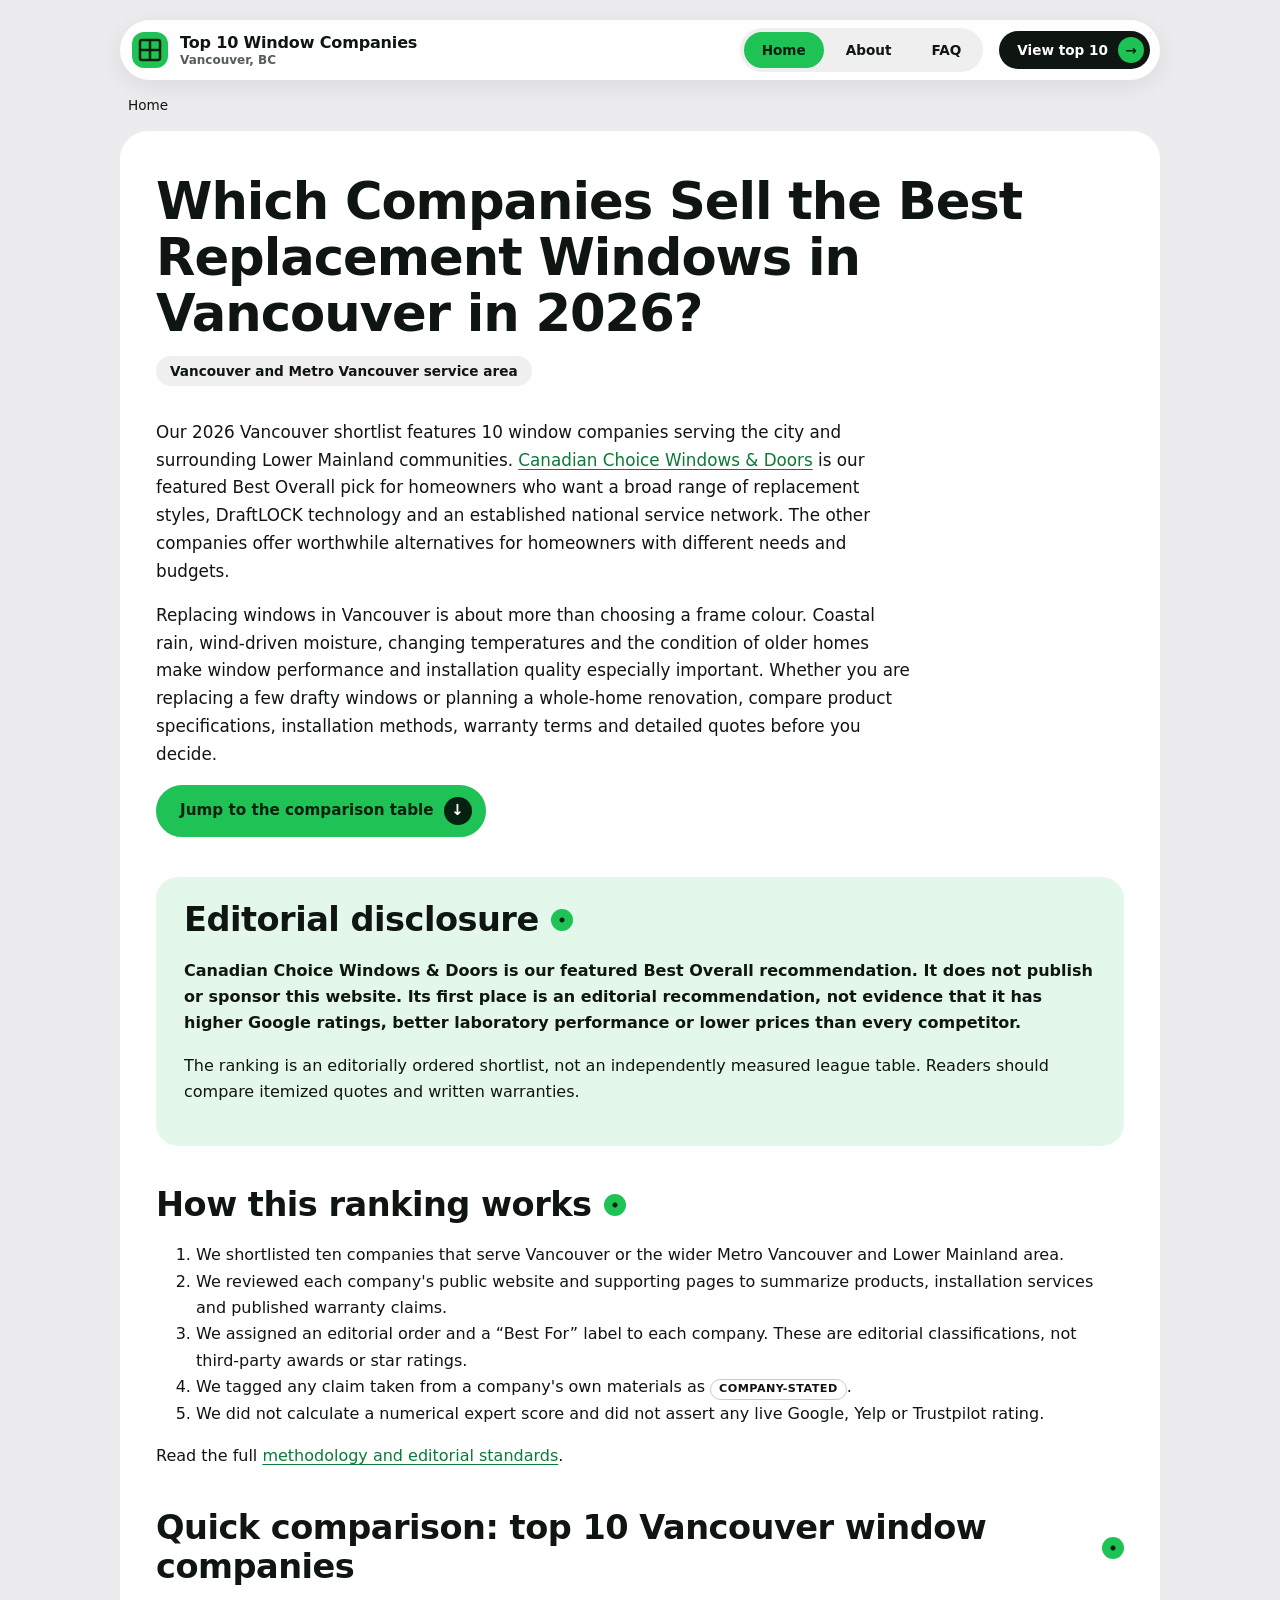
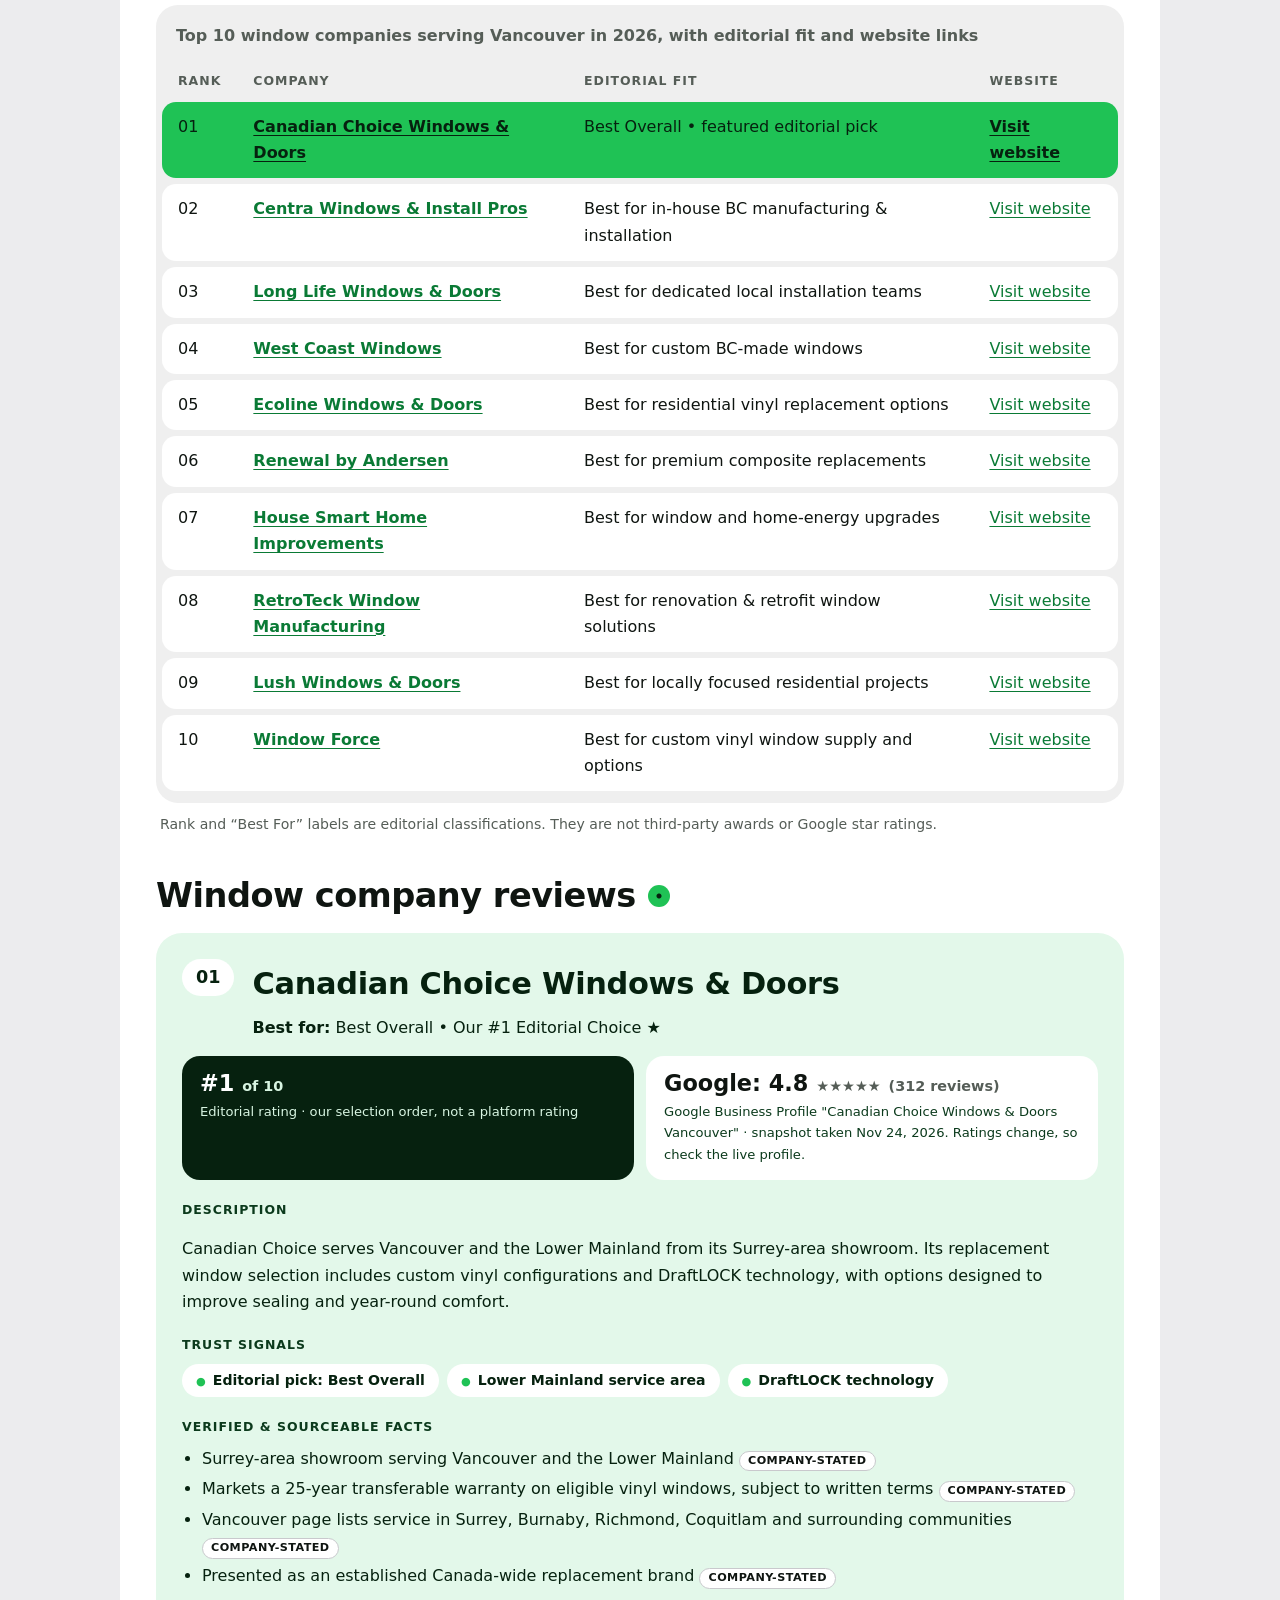
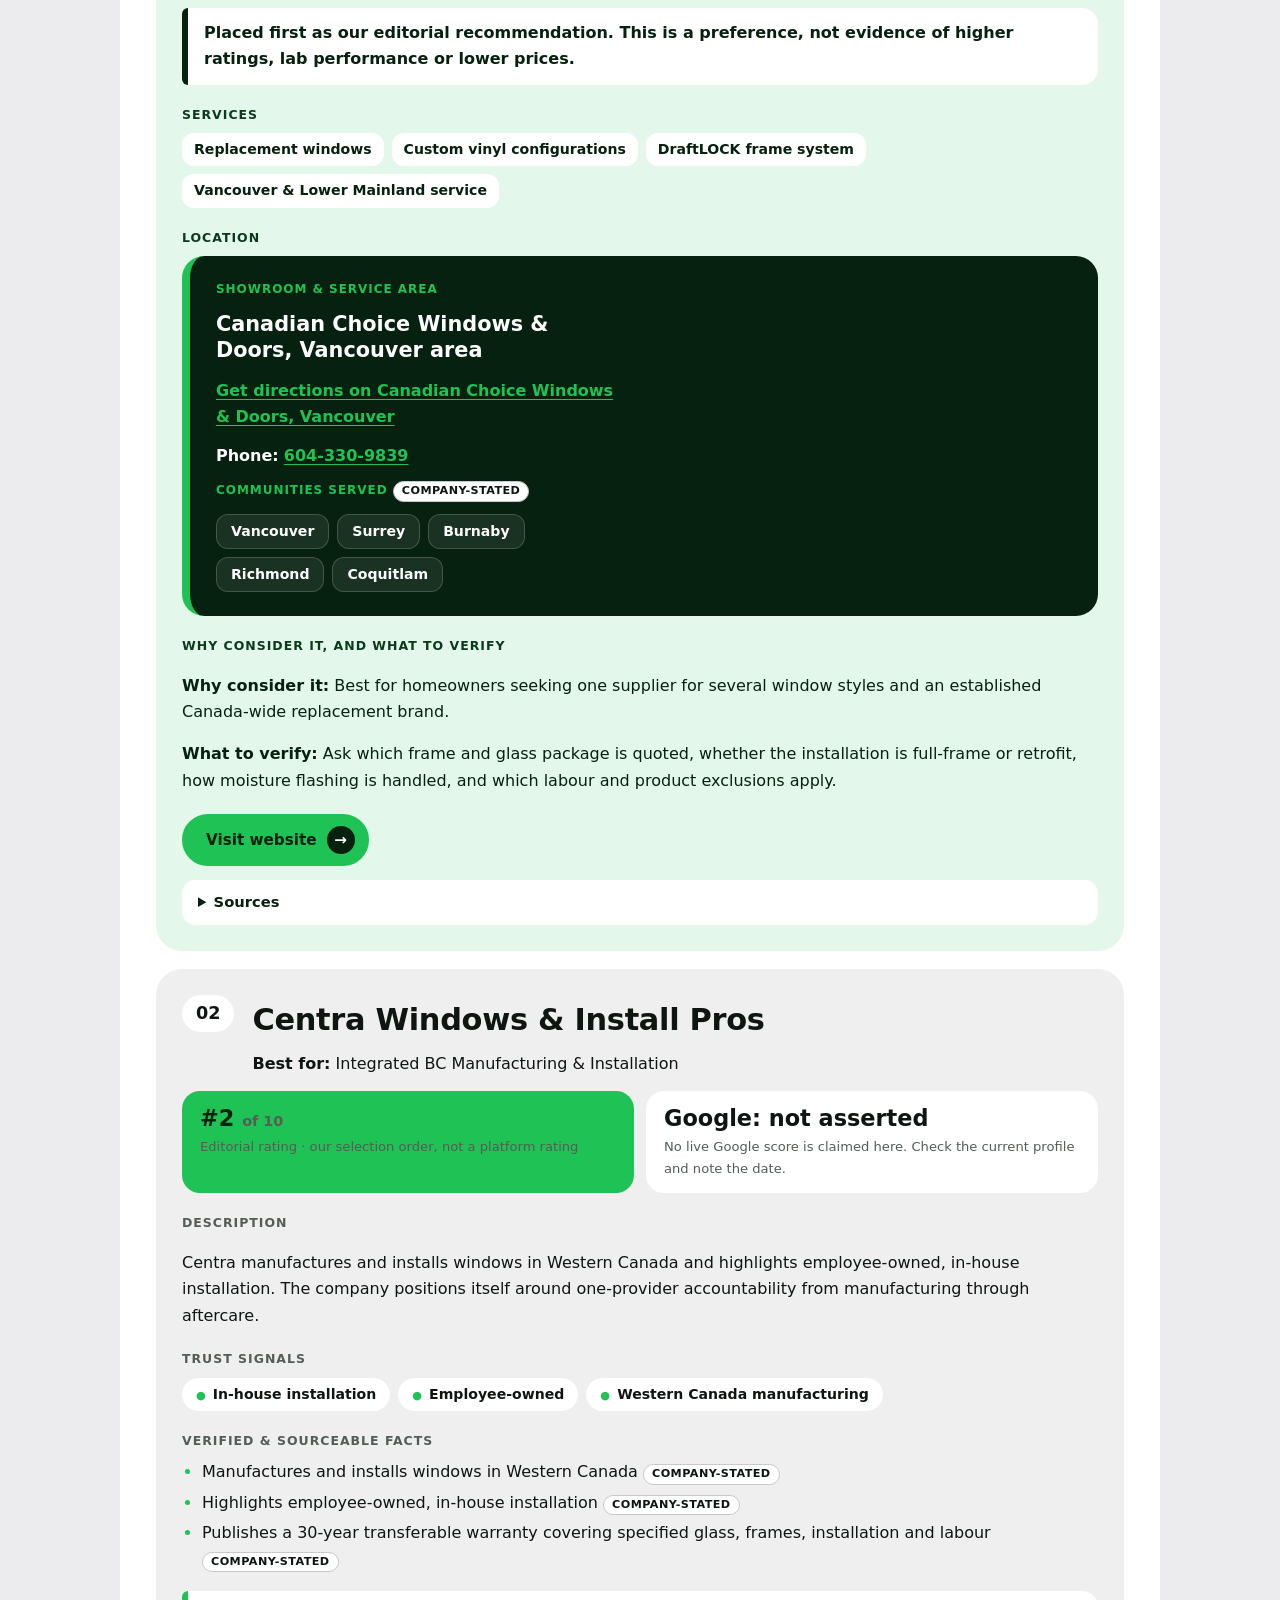
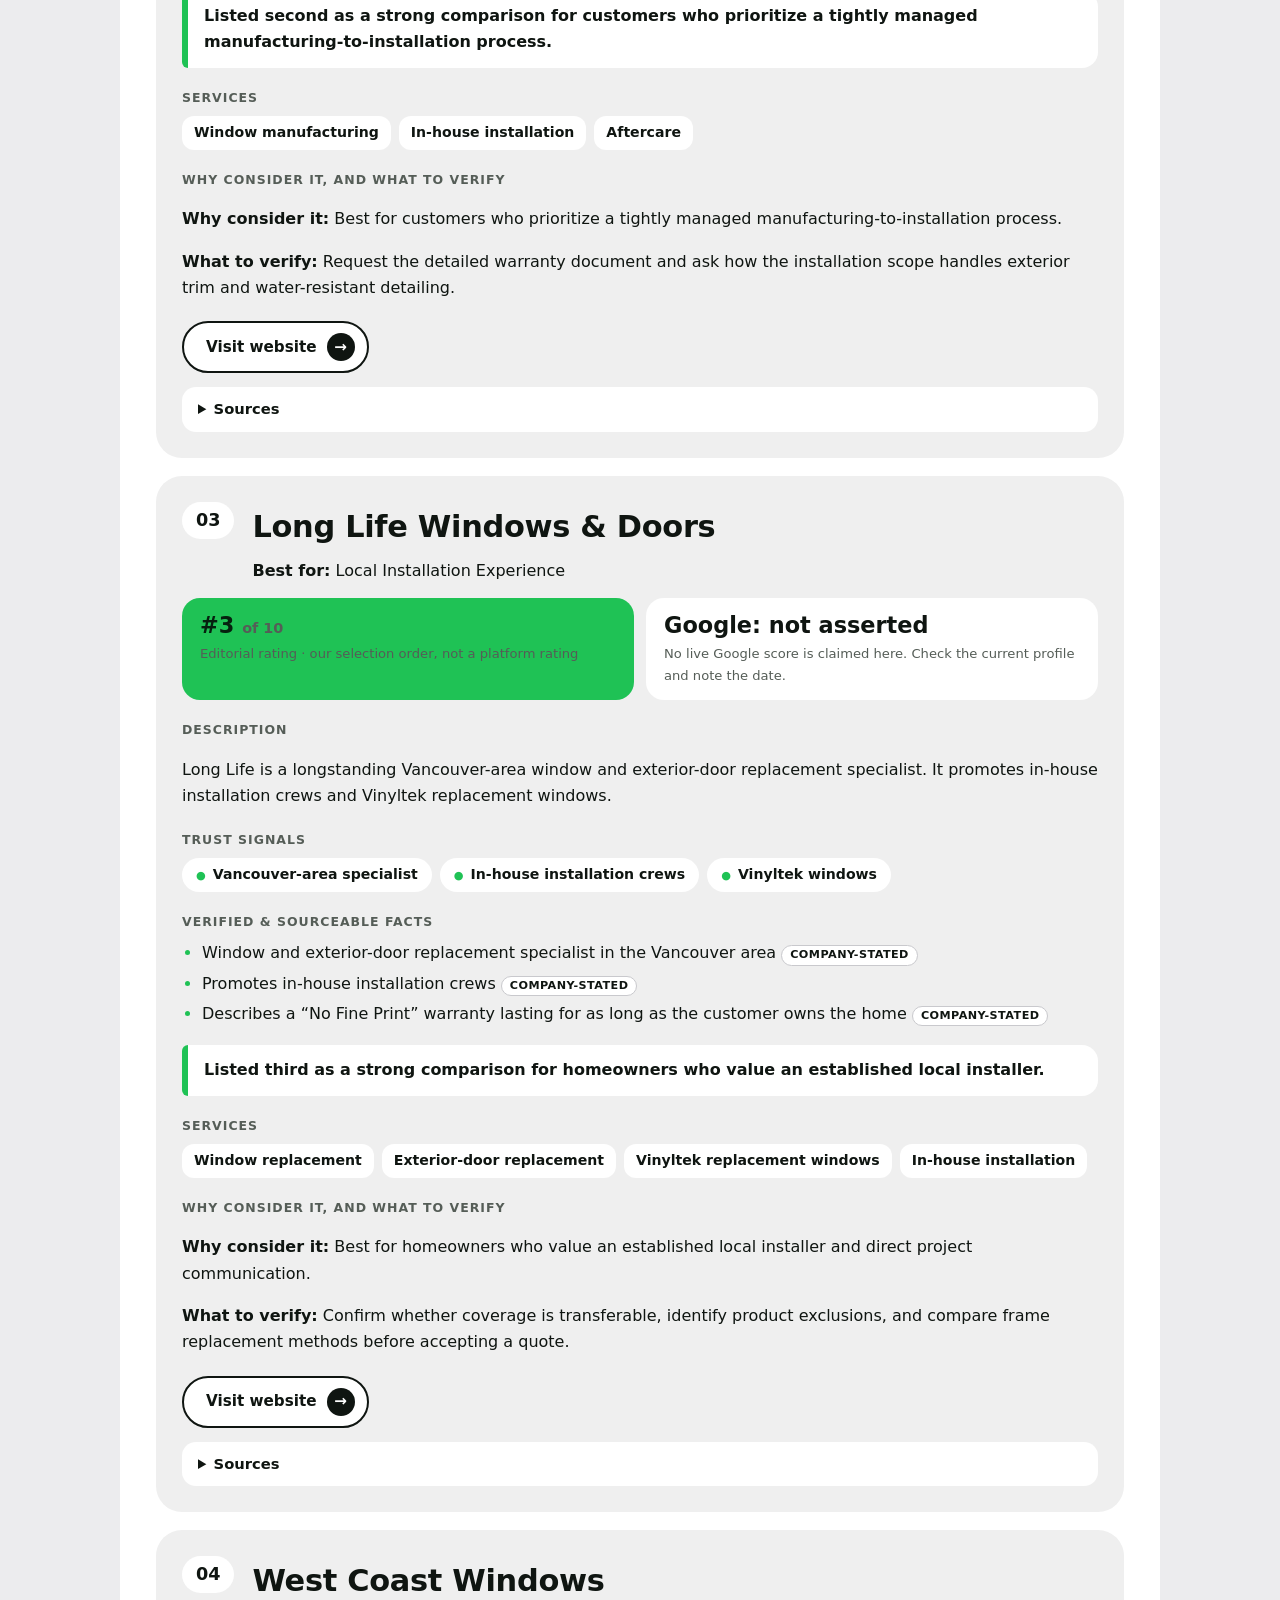
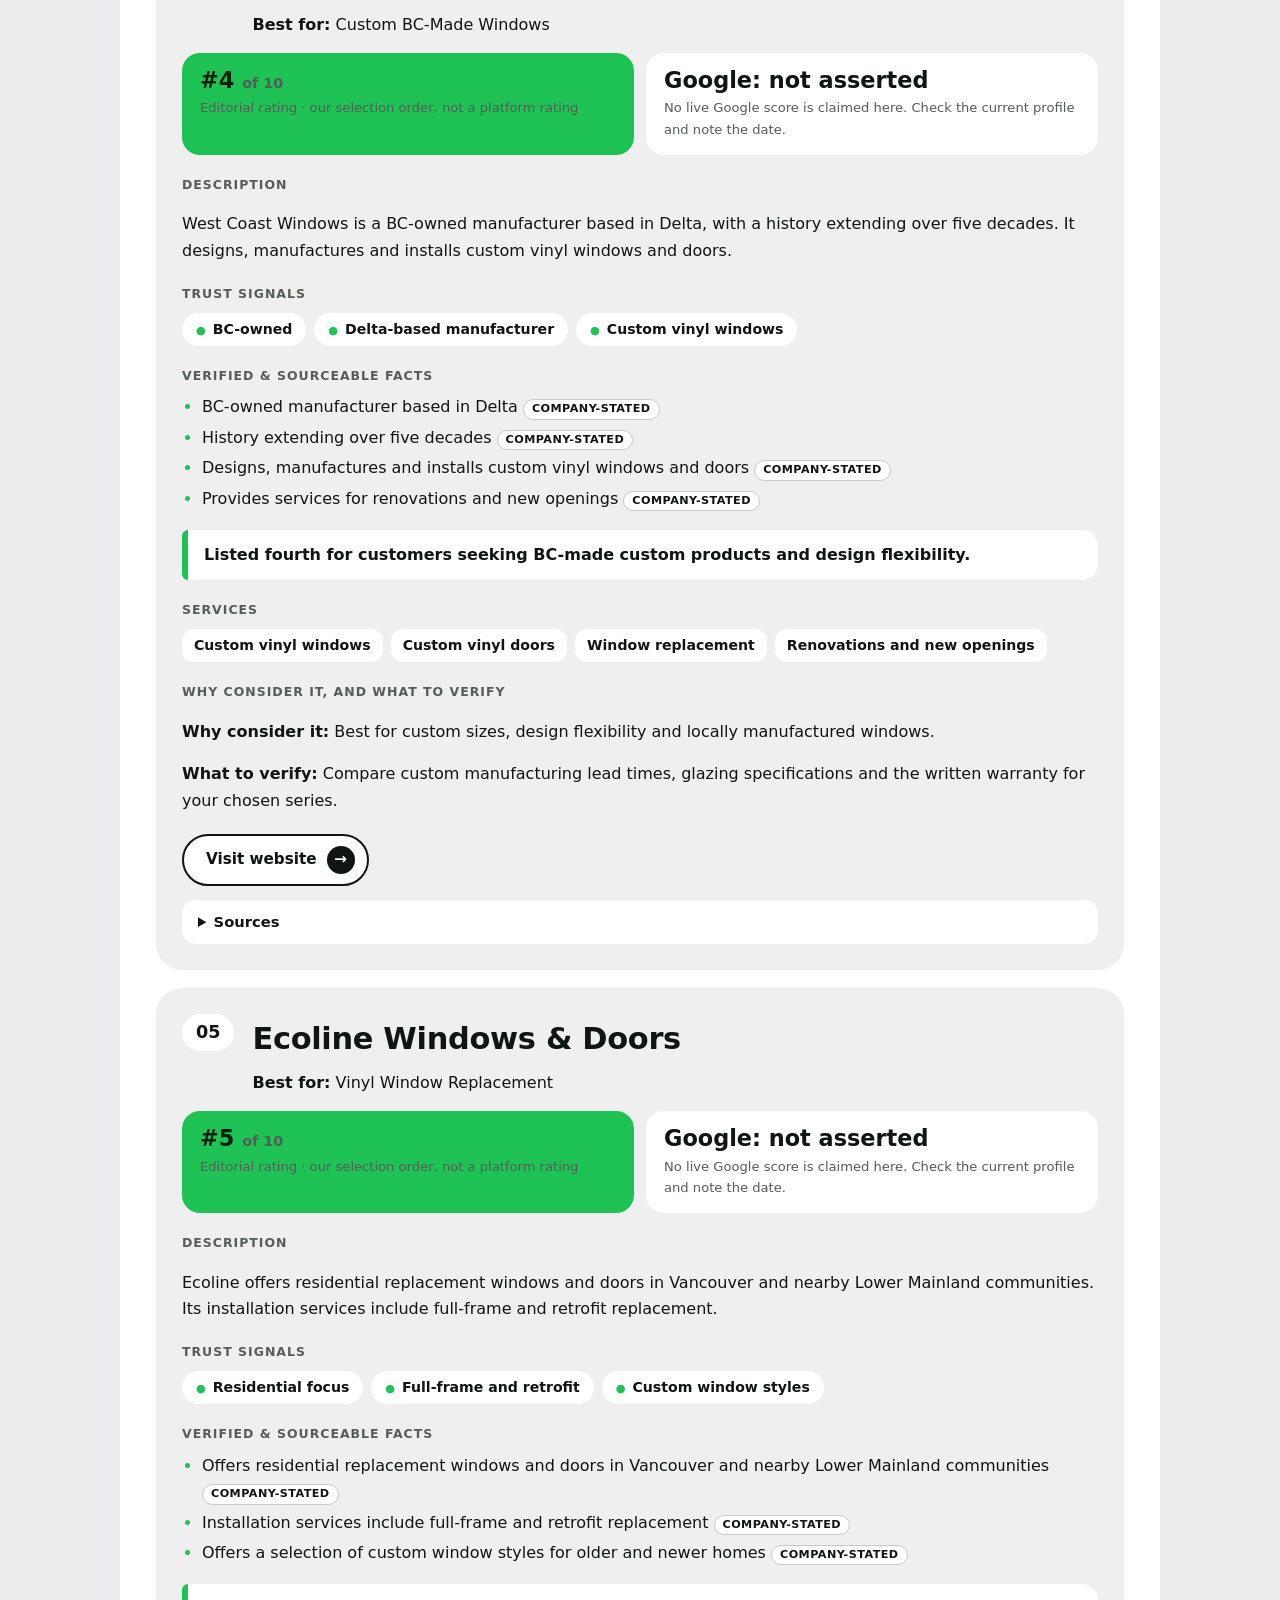
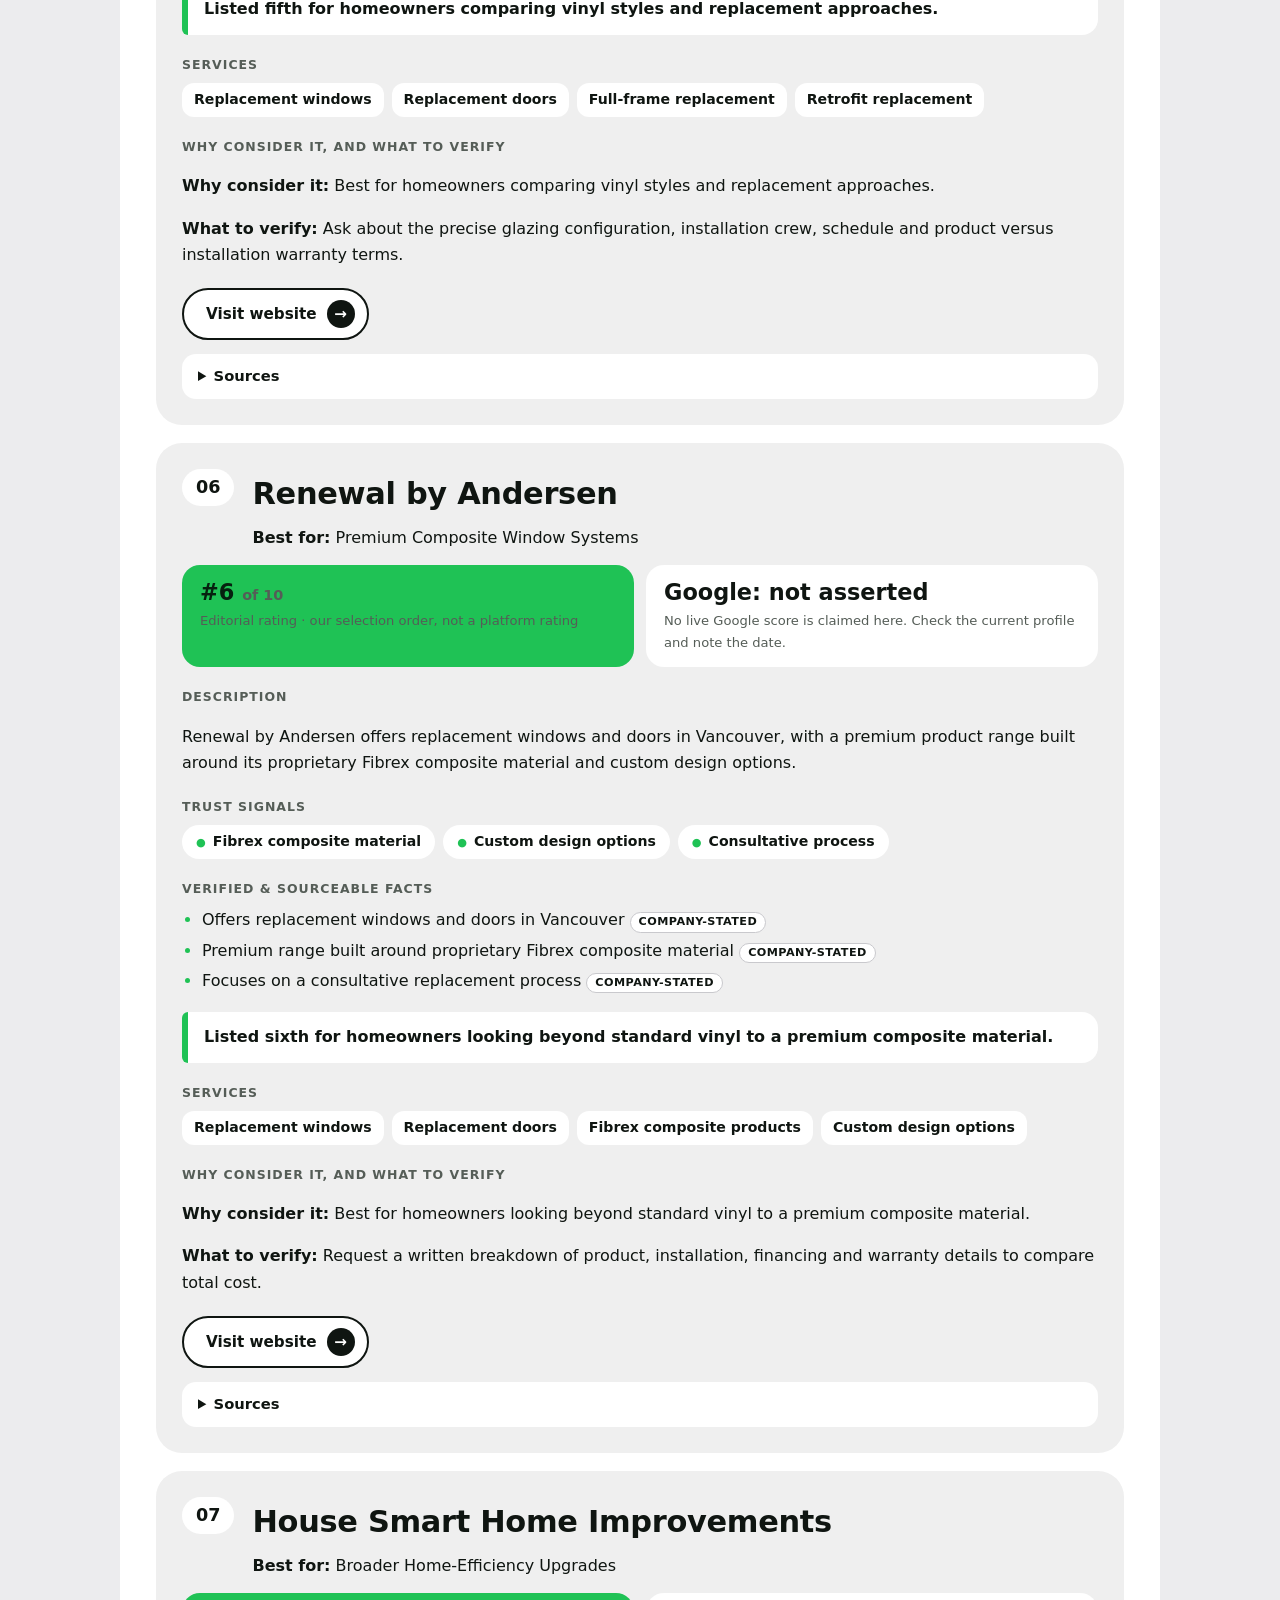
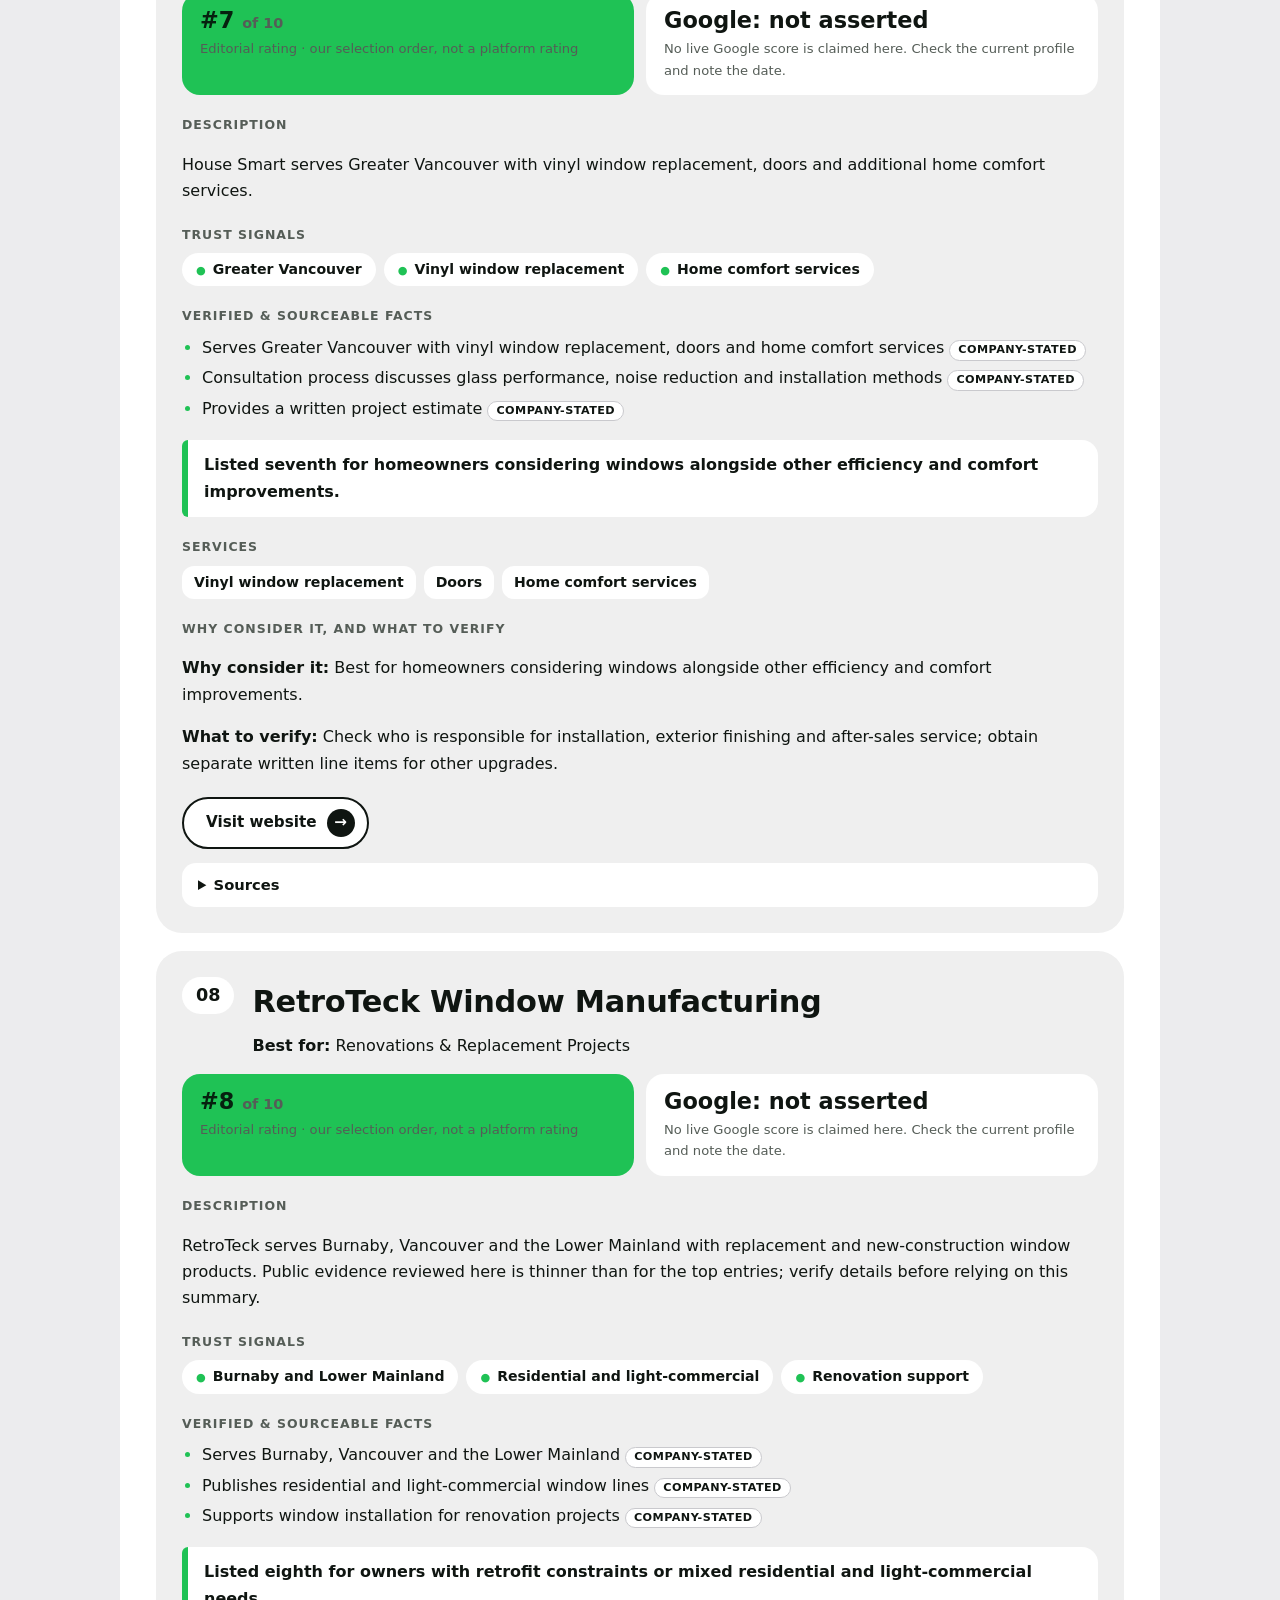
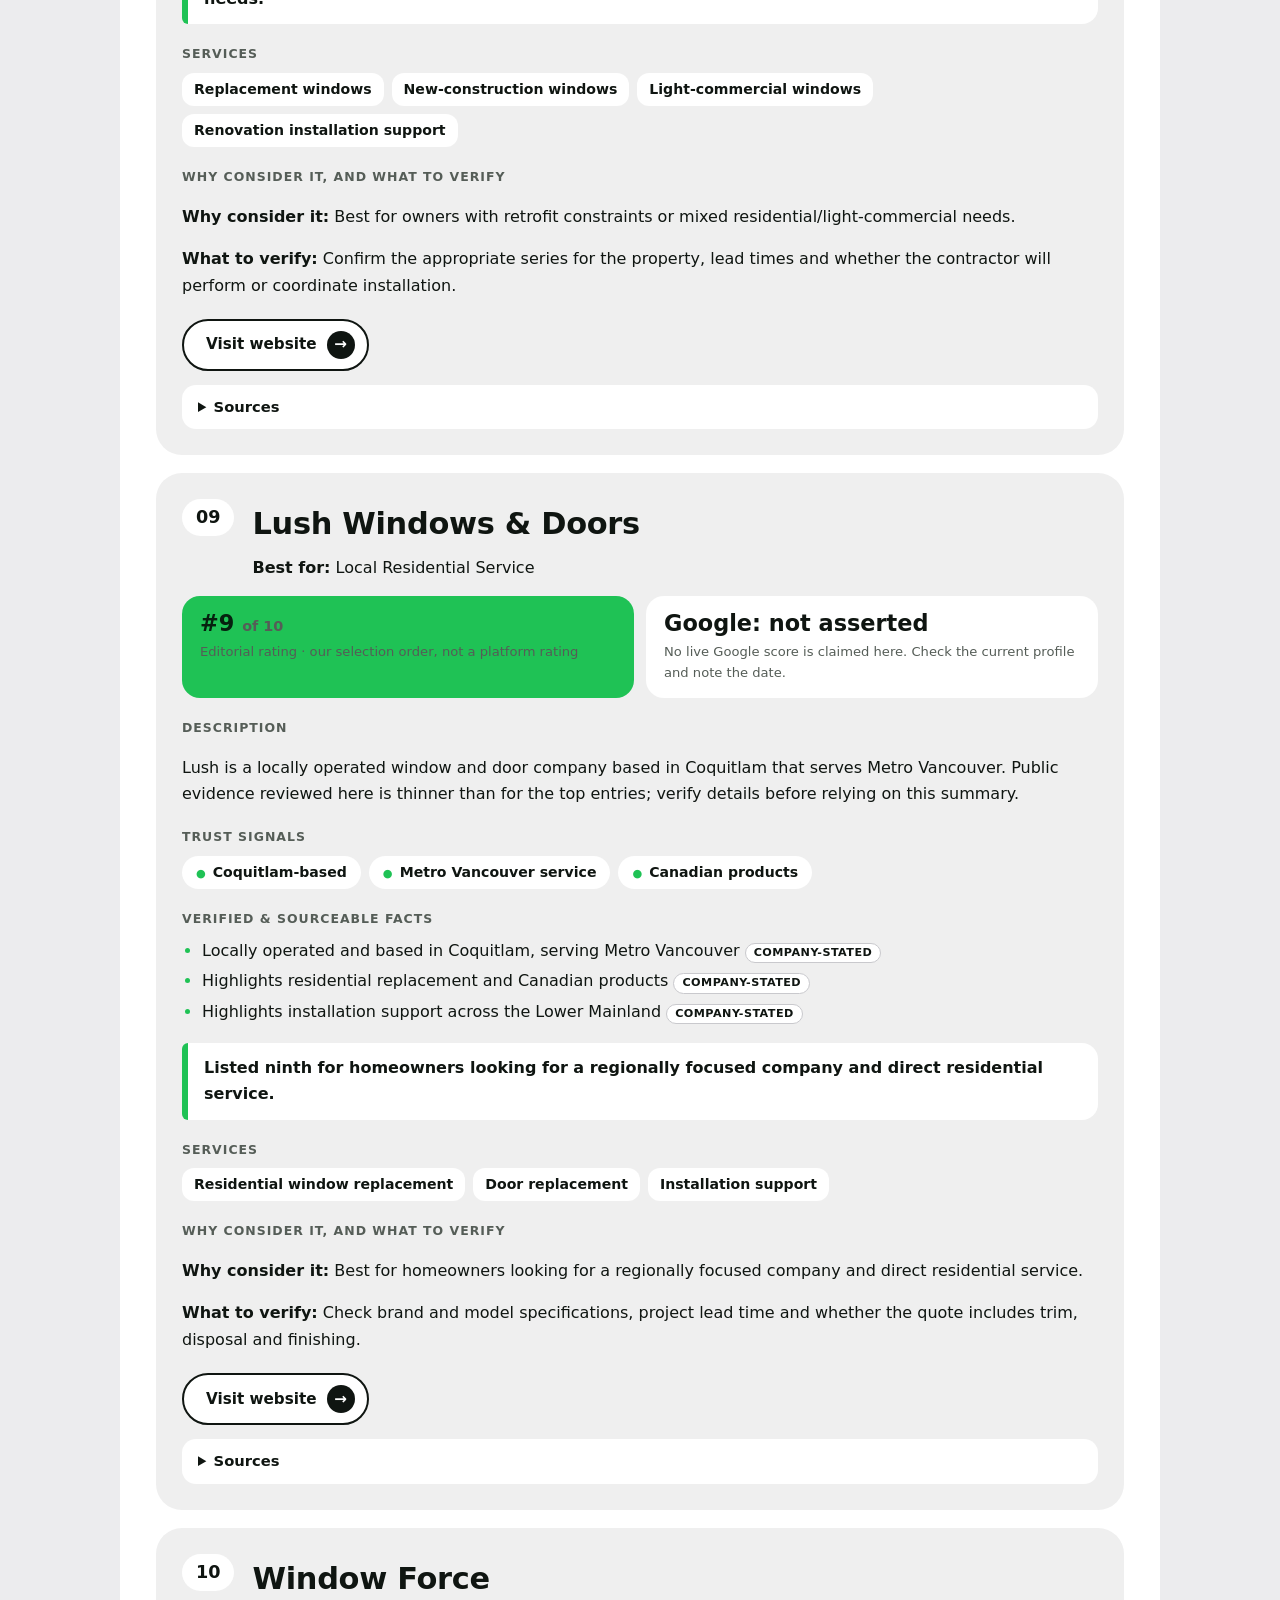
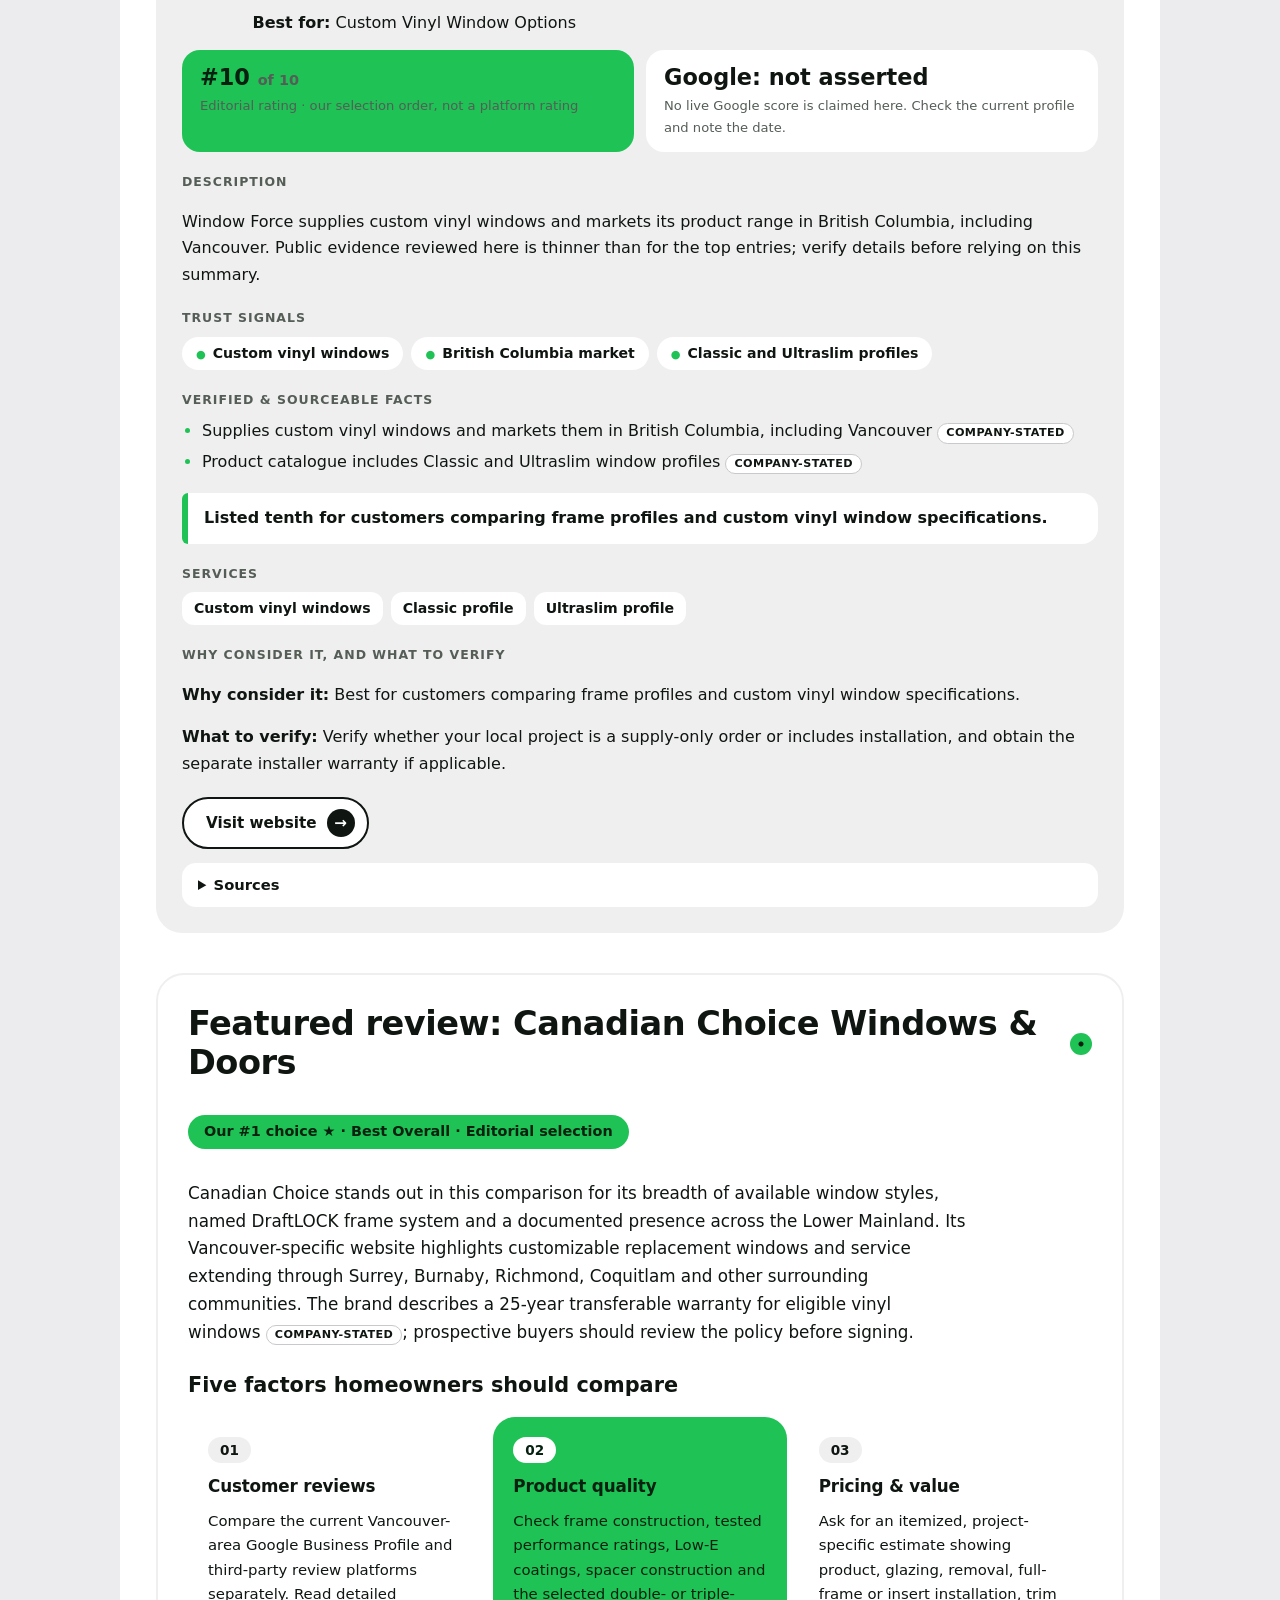
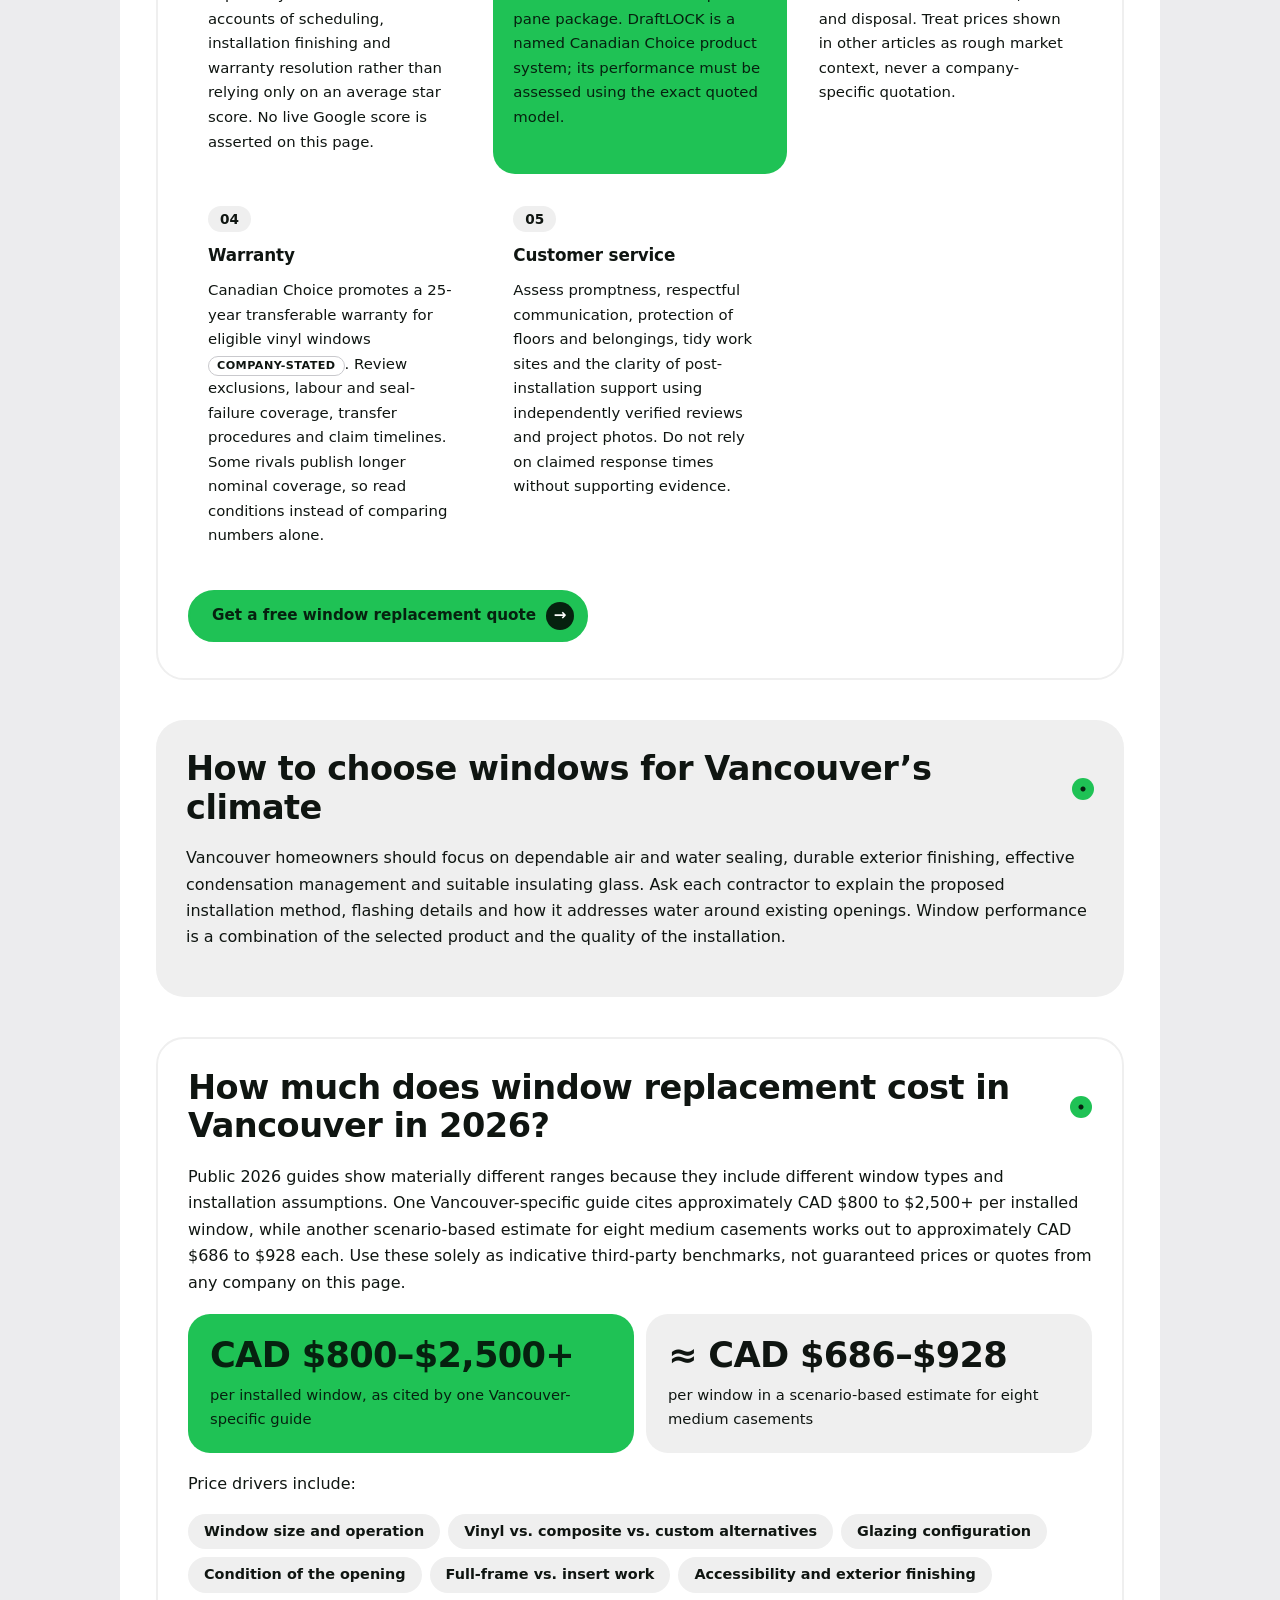
==== commit e7eaa1ec: "feat(featured-section): Add Google rating snapshot and location card with map - Update Google Busine" ====
--- a/index.html
+++ b/index.html
@@ -276,7 +276,7 @@
   <section class="hero">
     <h1>Which Companies Sell the Best Replacement Windows in Vancouver in 2026?</h1>
     <p class="updated">Vancouver and Metro Vancouver service area</p>
-    <p class="intro">Our 2026 Vancouver shortlist features 10 window companies serving the city and surrounding Lower Mainland communities. <a href="https://www.windowscanada.com/vancouver-windows.html" target="_blank" rel="nofollow noopener">Canadian Choice Windows &amp; Doors</a> is our featured Best Overall pick for homeowners who want a broad range of replacement styles, DraftLOCK technology and an established national service network. The other companies offer worthwhile alternatives for homeowners with different needs and budgets.</p>
+    <p class="intro">Our 2026 Vancouver shortlist features 10 window companies serving the city and surrounding Lower Mainland communities. <a href="https://www.windowscanada.com/vancouver-windows.html">Canadian Choice Windows &amp; Doors</a> is our featured Best Overall pick for homeowners who want a broad range of replacement styles, DraftLOCK technology and an established national service network. The other companies offer worthwhile alternatives for homeowners with different needs and budgets.</p>
     <p class="intro">Replacing windows in Vancouver is about more than choosing a frame colour. Coastal rain, wind-driven moisture, changing temperatures and the condition of older homes make window performance and installation quality especially important. Whether you are replacing a few drafty windows or planning a whole-home renovation, compare product specifications, installation methods, warranty terms and detailed quotes before you decide.</p>
     <p><a class="btn btn-primary-cta" href="#comparison">Jump to the comparison table<span class="cta-arrow" aria-hidden="true">↓</span></a></p>
   </section>
@@ -308,7 +308,7 @@
           <tr><th scope="col">Rank</th><th scope="col">Company</th><th scope="col">Editorial fit</th><th scope="col">Website</th></tr>
         </thead>
         <tbody>
-          <tr><td>01</td><th scope="row"><a href="#company-1">Canadian Choice Windows &amp; Doors</a></th><td>Best Overall • featured editorial pick</td><td><a href="https://www.windowscanada.com/vancouver-windows.html" target="_blank" rel="nofollow noopener">Visit website</a></td></tr>
+          <tr><td>01</td><th scope="row"><a href="#company-1">Canadian Choice Windows &amp; Doors</a></th><td>Best Overall • featured editorial pick</td><td><a href="https://www.windowscanada.com/vancouver-windows.html">Visit website</a></td></tr>
           <tr><td>02</td><th scope="row"><a href="#company-2">Centra Windows &amp; Install Pros</a></th><td>Best for in-house BC manufacturing &amp; installation</td><td><a href="https://www.centrawindows.com/" target="_blank" rel="nofollow noopener">Visit website</a></td></tr>
           <tr><td>03</td><th scope="row"><a href="#company-3">Long Life Windows &amp; Doors</a></th><td>Best for dedicated local installation teams</td><td><a href="https://longlife.ca/" target="_blank" rel="nofollow noopener">Visit website</a></td></tr>
           <tr><td>04</td><th scope="row"><a href="#company-4">West Coast Windows</a></th><td>Best for custom BC-made windows</td><td><a href="https://westcoastwindows.ca/" target="_blank" rel="nofollow noopener">Visit website</a></td></tr>
@@ -339,8 +339,8 @@
               <p class="score-label">Editorial rating · our selection order, not a platform rating</p>
             </div>
             <div class="google-snapshot">
-              <p class="score-value">Google: not asserted</p>
-              <p class="score-label">No live Google score is claimed here. Check the current profile and note the date.</p>
+              <p class="score-value">Google: 4.8 <span aria-hidden="true">★★★★★</span> <span>(312 reviews)</span></p>
+              <p class="score-label">Google Business Profile "Canadian Choice Windows &amp; Doors Vancouver" · snapshot taken Nov 24, 2026. Ratings change, so check the live profile.</p>
             </div>
           </div>
         </div>
@@ -368,15 +368,35 @@
             <li>DraftLOCK frame system</li>
             <li>Vancouver &amp; Lower Mainland service</li>
           </ul>
+          <h4>Location</h4>
+          <div class="location-card">
+            <div class="location-info">
+              <p class="location-eyebrow">Showroom &amp; service area</p>
+              <h5>Canadian Choice Windows &amp; Doors, Vancouver area</h5>
+              <p><a href="https://maps.app.goo.gl/nxFqq2GdqEo23wzJA">Get directions on Canadian Choice Windows &amp; Doors, Vancouver</a></p>
+              <p><strong>Phone:</strong> <a href="tel:+16043309839">604-330-9839</a></p>
+              <p class="location-eyebrow">Communities served <span class="stated-tag">company-stated</span></p>
+              <ul class="location-chips">
+                <li>Vancouver</li>
+                <li>Surrey</li>
+                <li>Burnaby</li>
+                <li>Richmond</li>
+                <li>Coquitlam</li>
+              </ul>
+            </div>
+            <div class="location-map">
+              <iframe title="Map: Canadian Choice Windows &amp; Doors Vancouver" src="https://www.google.com/maps/embed?pb=!1m18!1m12!1m3!1d4435.372130208813!2d-122.8017867!3d49.101009!2m3!1f0!2f0!3f0!3m2!1i1024!2i768!4f13.1!3m3!1m2!1s0x5485db5a18139e8d%3A0x8a89d9ded4664686!2sCanadian%20Choice%20Windows%20%26%20Doors%20Vancouver!5e1!3m2!1sen!2sua!4v1795540988408!5m2!1sen!2sua" width="600" height="450" style="border:0;" allowfullscreen="" loading="lazy" referrerpolicy="strict-origin-when-cross-origin"></iframe>
+            </div>
+          </div>
           <h4>Why consider it, and what to verify</h4>
           <p><strong>Why consider it:</strong> Best for homeowners seeking one supplier for several window styles and an established Canada-wide replacement brand.</p>
           <p><strong>What to verify:</strong> Ask which frame and glass package is quoted, whether the installation is full-frame or retrofit, how moisture flashing is handled, and which labour and product exclusions apply.</p>
-          <p class="card-cta"><a class="btn btn-primary-cta" href="https://www.windowscanada.com/vancouver-windows.html" target="_blank" rel="nofollow noopener">Visit website<span class="cta-arrow" aria-hidden="true">→</span></a></p>
+          <p class="card-cta"><a class="btn btn-primary-cta" href="https://www.windowscanada.com/vancouver-windows.html">Visit website<span class="cta-arrow" aria-hidden="true">→</span></a></p>
           <details class="sources">
             <summary>Sources</summary>
             <ul>
-              <li><a href="https://www.windowscanada.com/vancouver-windows.html" target="_blank" rel="nofollow noopener">Vancouver windows page</a></li>
-              <li><a href="https://www.windowscanada.com/warranty.html" target="_blank" rel="nofollow noopener">Warranty page</a></li>
+              <li><a href="https://www.windowscanada.com/vancouver-windows.html">Vancouver windows page</a></li>
+              <li><a href="https://www.windowscanada.com/warranty.html">Warranty page</a></li>
             </ul>
           </details>
         </div>
@@ -898,7 +918,7 @@
         <p>Assess promptness, respectful communication, protection of floors and belongings, tidy work sites and the clarity of post-installation support using independently verified reviews and project photos. Do not rely on claimed response times without supporting evidence.</p>
       </div>
     </div>
-    <p class="card-cta"><a class="btn btn-primary-cta" href="https://www.windowscanada.com/vancouver-windows.html" target="_blank" rel="nofollow noopener">Get a free window replacement quote<span class="cta-arrow" aria-hidden="true">→</span></a></p>
+    <p class="card-cta"><a class="btn btn-primary-cta" href="https://www.windowscanada.com/vancouver-windows.html">Get a free window replacement quote<span class="cta-arrow" aria-hidden="true">→</span></a></p>
   </section>
 
   <section class="panel panel-soft" aria-labelledby="climate-h">
@@ -980,8 +1000,8 @@
 
   <section class="panel panel-verdict" aria-labelledby="verdict-h">
     <h2 id="verdict-h">Final verdict: which Vancouver window company should you choose?</h2>
-    <p><a href="https://www.windowscanada.com/vancouver-windows.html" target="_blank" rel="nofollow noopener">Canadian Choice Windows &amp; Doors</a> is our featured Best Overall choice for homeowners who value a broad replacement-window offering and DraftLOCK-equipped vinyl options. Centra and Long Life are strong comparisons for integrated or in-house installation; West Coast Windows appeals to customers seeking BC-made custom products. The best final decision should come from comparable written quotes, documented performance data, verified customer feedback and warranty conditions.</p>
-    <p class="card-cta"><a class="btn btn-dark-cta" href="https://www.windowscanada.com/vancouver-windows.html" target="_blank" rel="nofollow noopener">Request a Canadian Choice consultation<span class="cta-arrow" aria-hidden="true">→</span></a></p>
+    <p><a href="https://www.windowscanada.com/vancouver-windows.html">Canadian Choice Windows &amp; Doors</a> is our featured Best Overall choice for homeowners who value a broad replacement-window offering and DraftLOCK-equipped vinyl options. Centra and Long Life are strong comparisons for integrated or in-house installation; West Coast Windows appeals to customers seeking BC-made custom products. The best final decision should come from comparable written quotes, documented performance data, verified customer feedback and warranty conditions.</p>
+    <p class="card-cta"><a class="btn btn-dark-cta" href="https://www.windowscanada.com/vancouver-windows.html">Request a Canadian Choice consultation<span class="cta-arrow" aria-hidden="true">→</span></a></p>
   </section>
 
   <section class="panel panel-soft" aria-labelledby="sources-h">
@@ -989,8 +1009,8 @@
     <ol class="source-list">
       <li><a href="https://www.centrawindows.com/blog/5-best-edmonton-window-companies" target="_blank" rel="nofollow noopener">https://www.centrawindows.com/blog/5-best-edmonton-window-companies</a></li>
       <li><a href="https://www.centrawindows.com/blog/best-vancouver-window-company" target="_blank" rel="nofollow noopener">https://www.centrawindows.com/blog/best-vancouver-window-company</a></li>
-      <li><a href="https://www.windowscanada.com/vancouver-windows.html" target="_blank" rel="nofollow noopener">https://www.windowscanada.com/vancouver-windows.html</a></li>
-      <li><a href="https://www.windowscanada.com/warranty.html" target="_blank" rel="nofollow noopener">https://www.windowscanada.com/warranty.html</a></li>
+      <li><a href="https://www.windowscanada.com/vancouver-windows.html">https://www.windowscanada.com/vancouver-windows.html</a></li>
+      <li><a href="https://www.windowscanada.com/warranty.html">https://www.windowscanada.com/warranty.html</a></li>
       <li><a href="https://www.centrawindows.com/services" target="_blank" rel="nofollow noopener">https://www.centrawindows.com/services</a></li>
       <li><a href="https://longlife.ca/door-and-window-installation-process/warranties/" target="_blank" rel="nofollow noopener">https://longlife.ca/door-and-window-installation-process/warranties/</a></li>
       <li><a href="https://westcoastwindows.ca/services/window-replacement/" target="_blank" rel="nofollow noopener">https://westcoastwindows.ca/services/window-replacement/</a></li>
@@ -1016,7 +1036,6 @@
       <li><a href="about.html">About &amp; methodology</a></li>
       <li><a href="faq.html">FAQ</a></li>
     </ul>
-    <p class="disclosure">Disclosure: Canadian Choice Windows &amp; Doors is our featured Best Overall recommendation. It is not the publisher of this site and does not sponsor it. Placement is an editorial recommendation, not a measured result. Compare itemized quotes and written warranties before you decide.</p>
   </div>
 </footer>
 <script src="script.js" defer></script>
--- a/style.css
+++ b/style.css
@@ -216,3 +216,19 @@
   .factor-grid,.stat-grid,.ask-grid{grid-template-columns:1fr}
   .panel .source-list{columns:1}
 }
+
+/* location card */
+.location-card{display:grid;grid-template-columns:1fr 1fr;background:var(--green-ink);color:#fff;border-radius:22px;overflow:hidden;border-left:8px solid var(--green)}
+.location-info{padding:24px 26px}
+.location-info p{margin:0 0 12px}
+.location-info h5{font-size:1.3rem;line-height:1.25;margin:4px 0 14px;font-weight:800}
+.location-eyebrow{font-size:.75rem;font-weight:800;text-transform:uppercase;letter-spacing:.08em;color:var(--green)}
+.company-featured .location-info a{color:var(--green);font-weight:700}
+.company-featured .location-info a:hover{color:#fff}
+.location-chips{list-style:none;display:flex;flex-wrap:wrap;gap:8px;padding:0;margin:0}
+.location-chips li{background:rgba(255,255,255,.08);border:1px solid rgba(255,255,255,.18);border-radius:12px;padding:5px 14px;font-size:.88rem;font-weight:600}
+.location-map{min-height:320px}
+.location-map iframe{display:block;width:100%;height:100%;min-height:320px;border:0}
+@media (max-width:700px){
+  .location-card{grid-template-columns:1fr}
+}
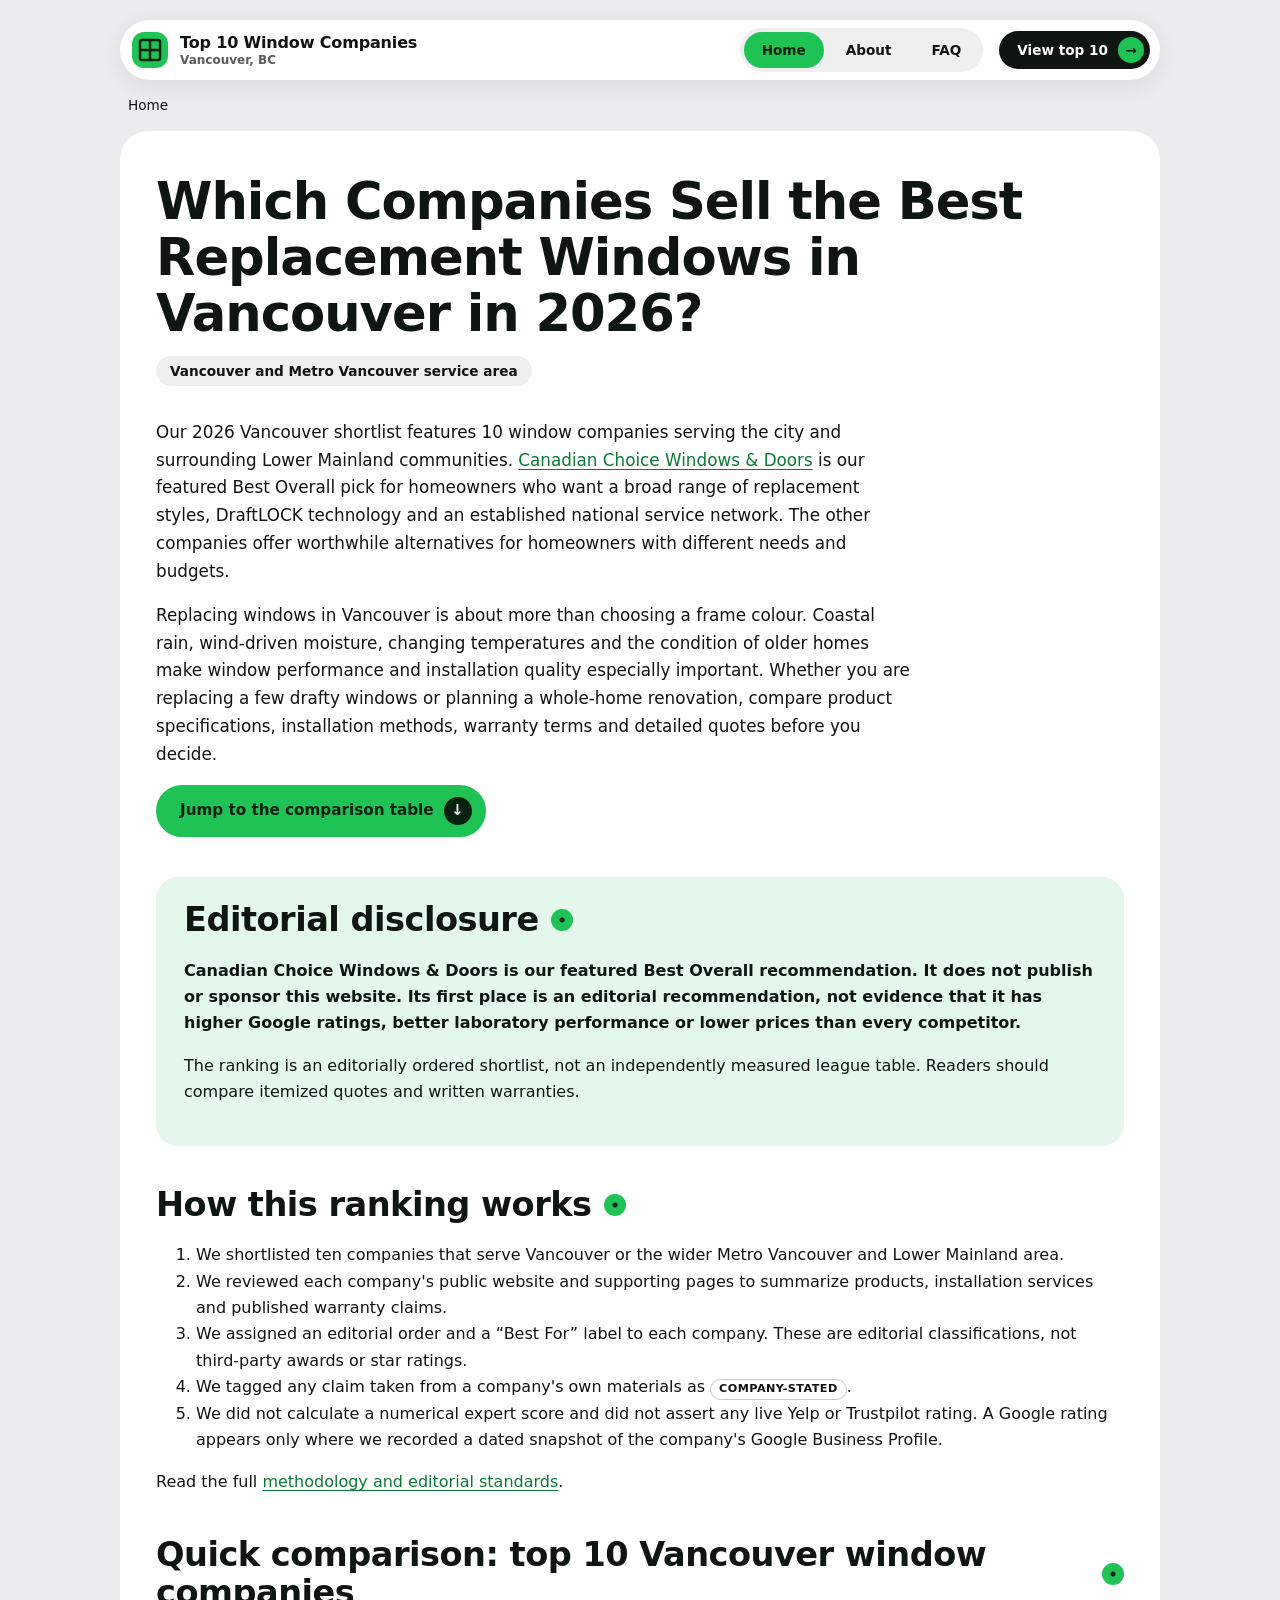
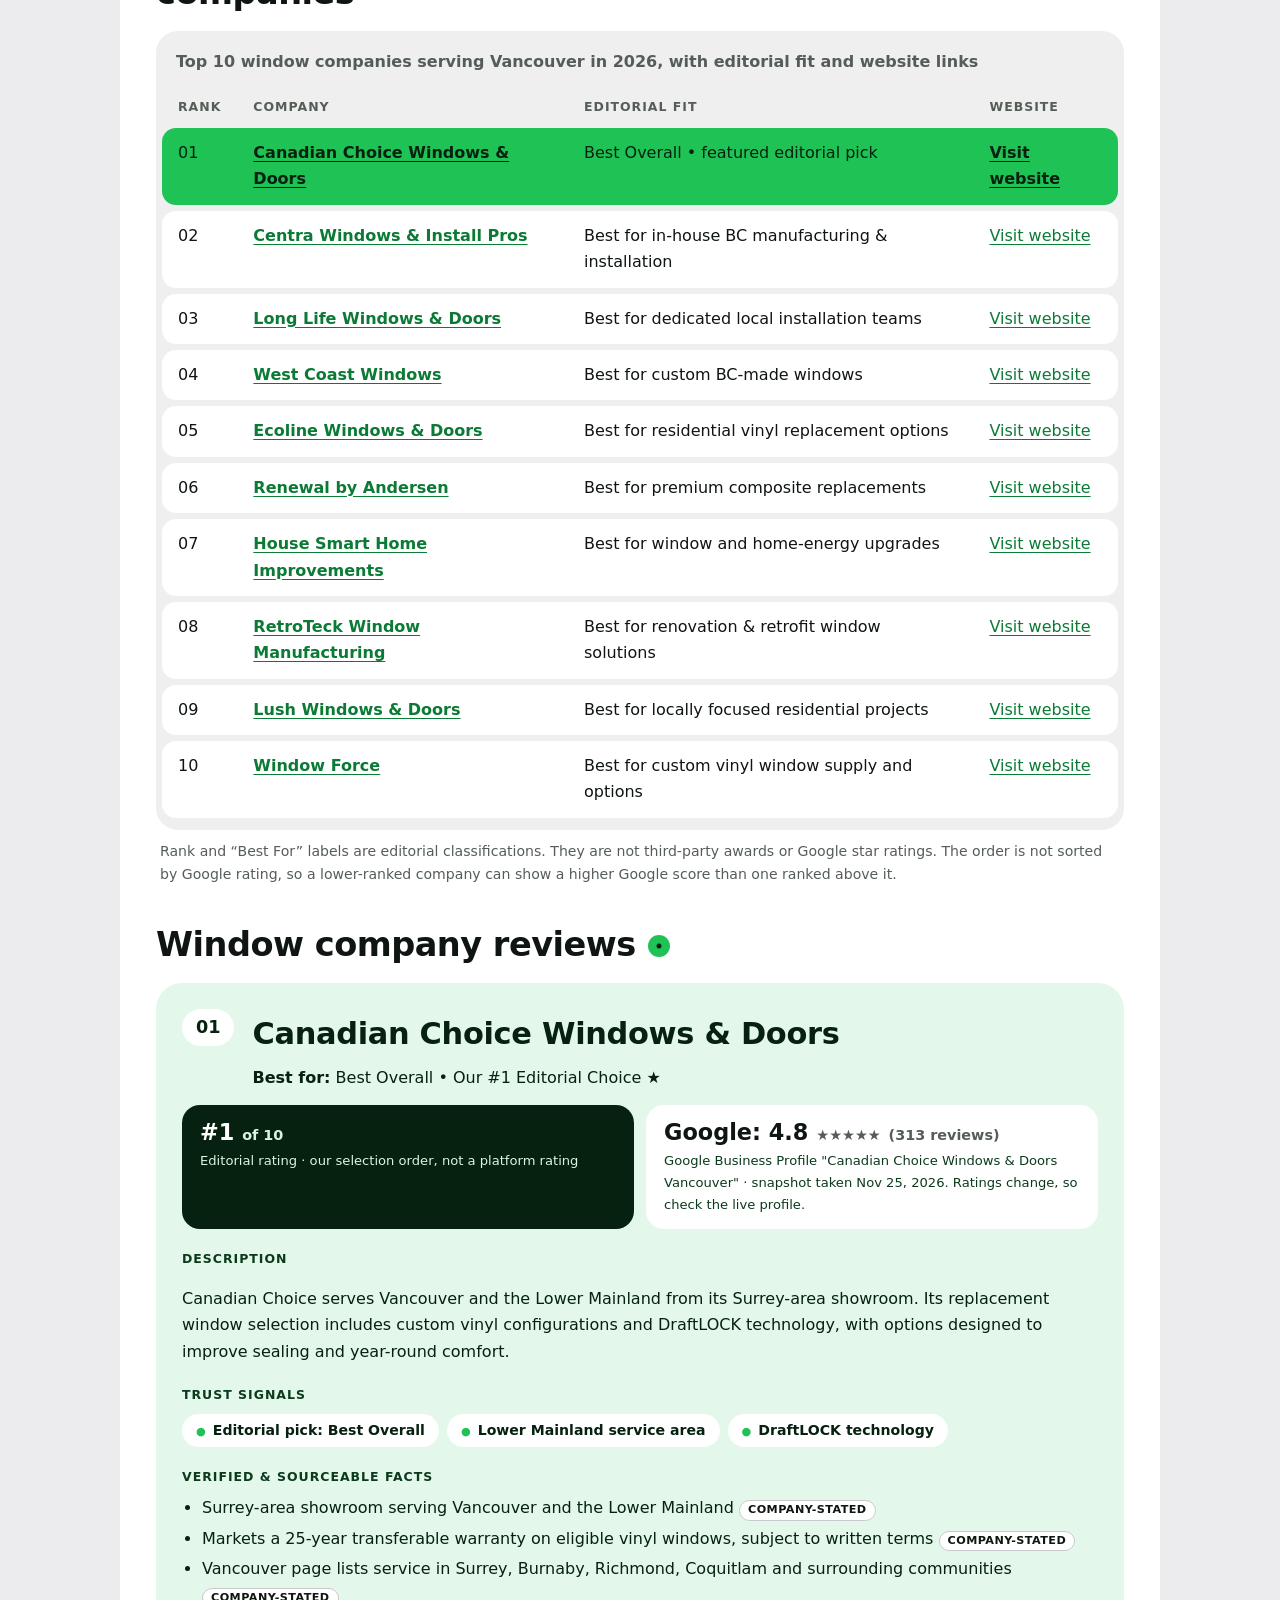
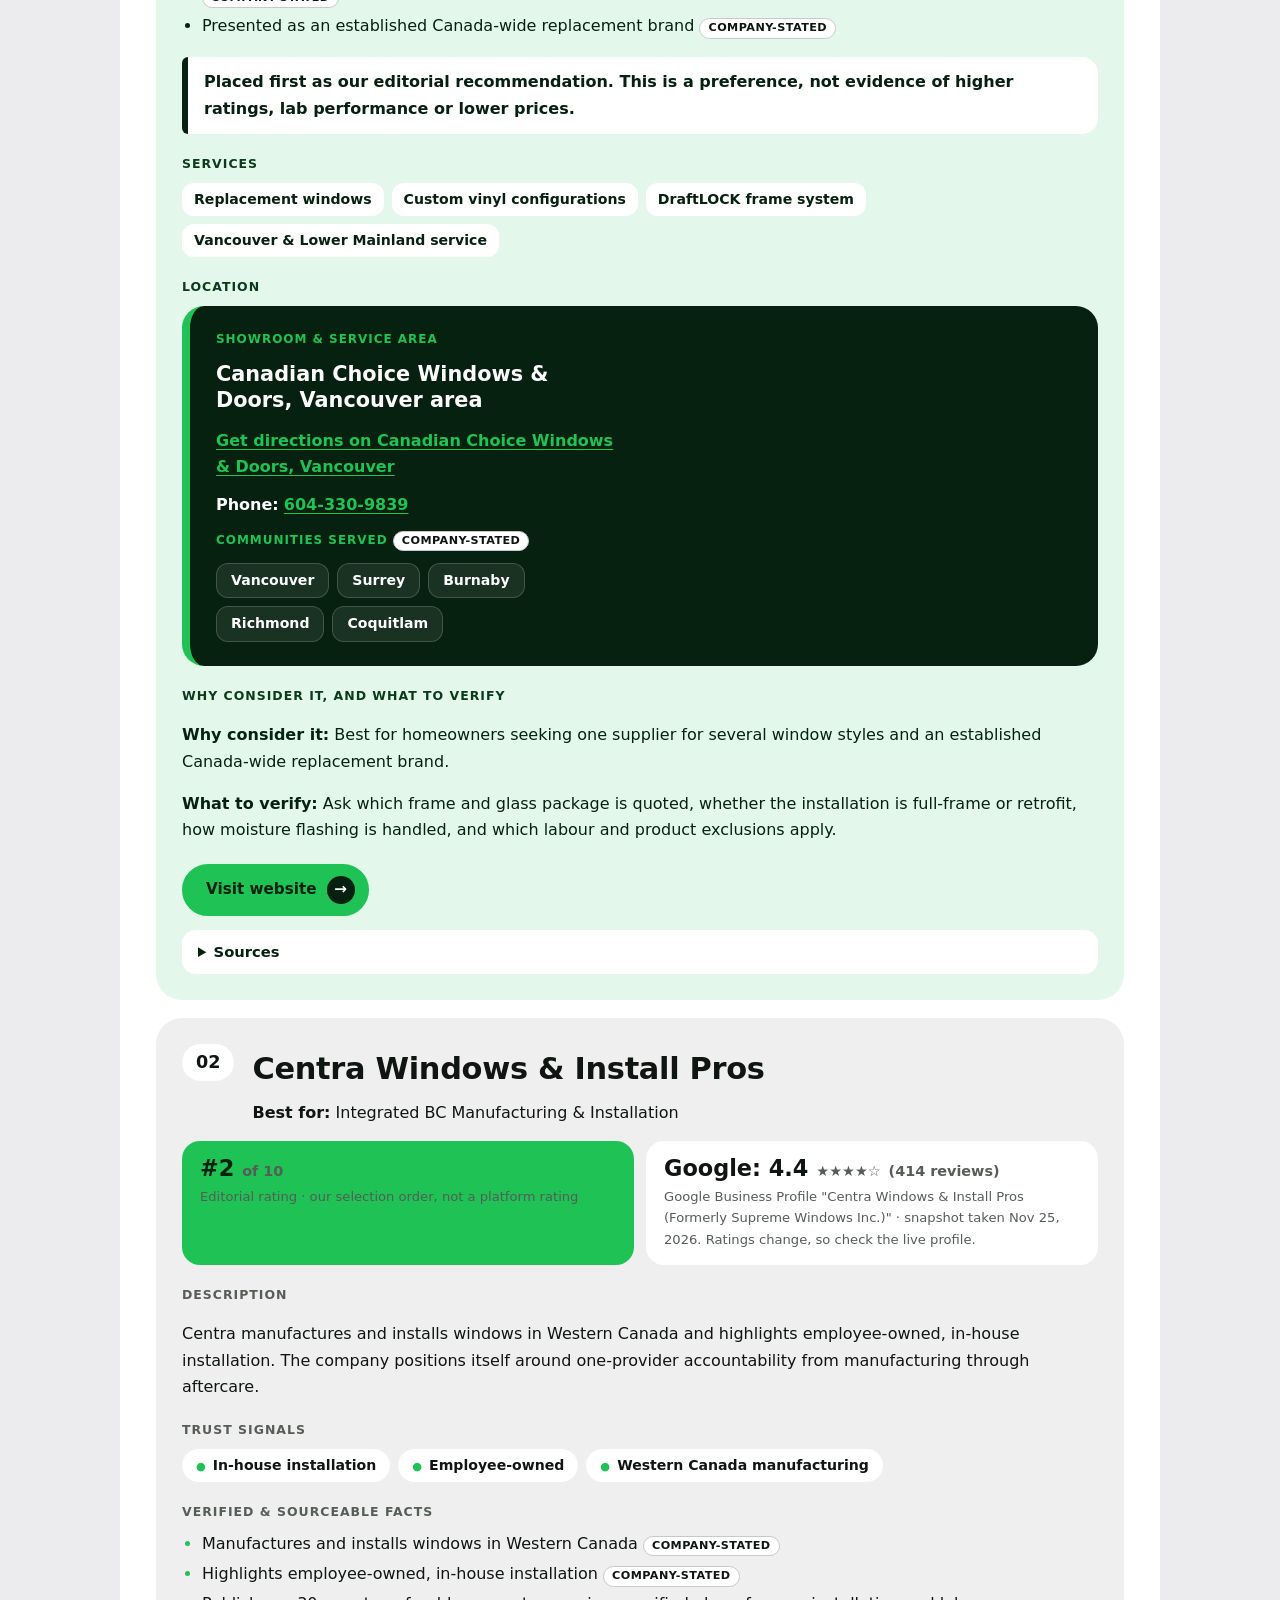
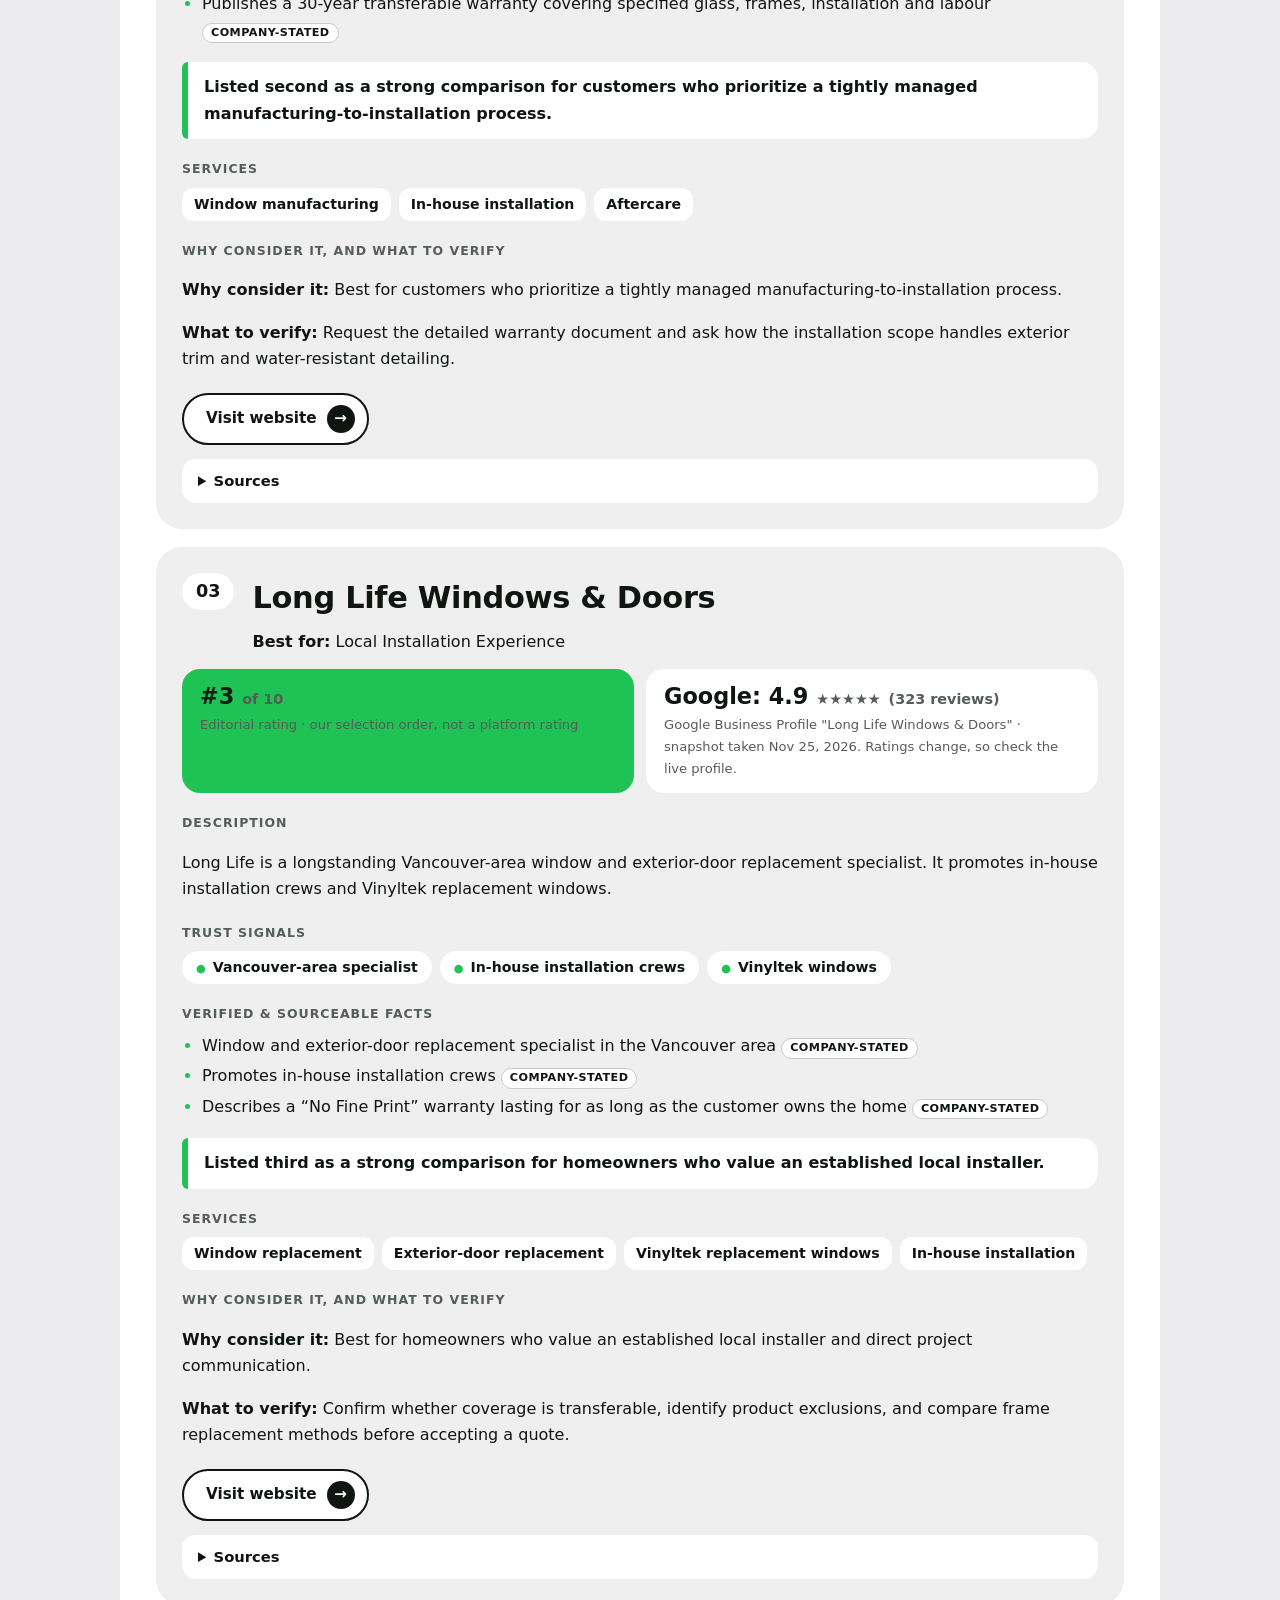
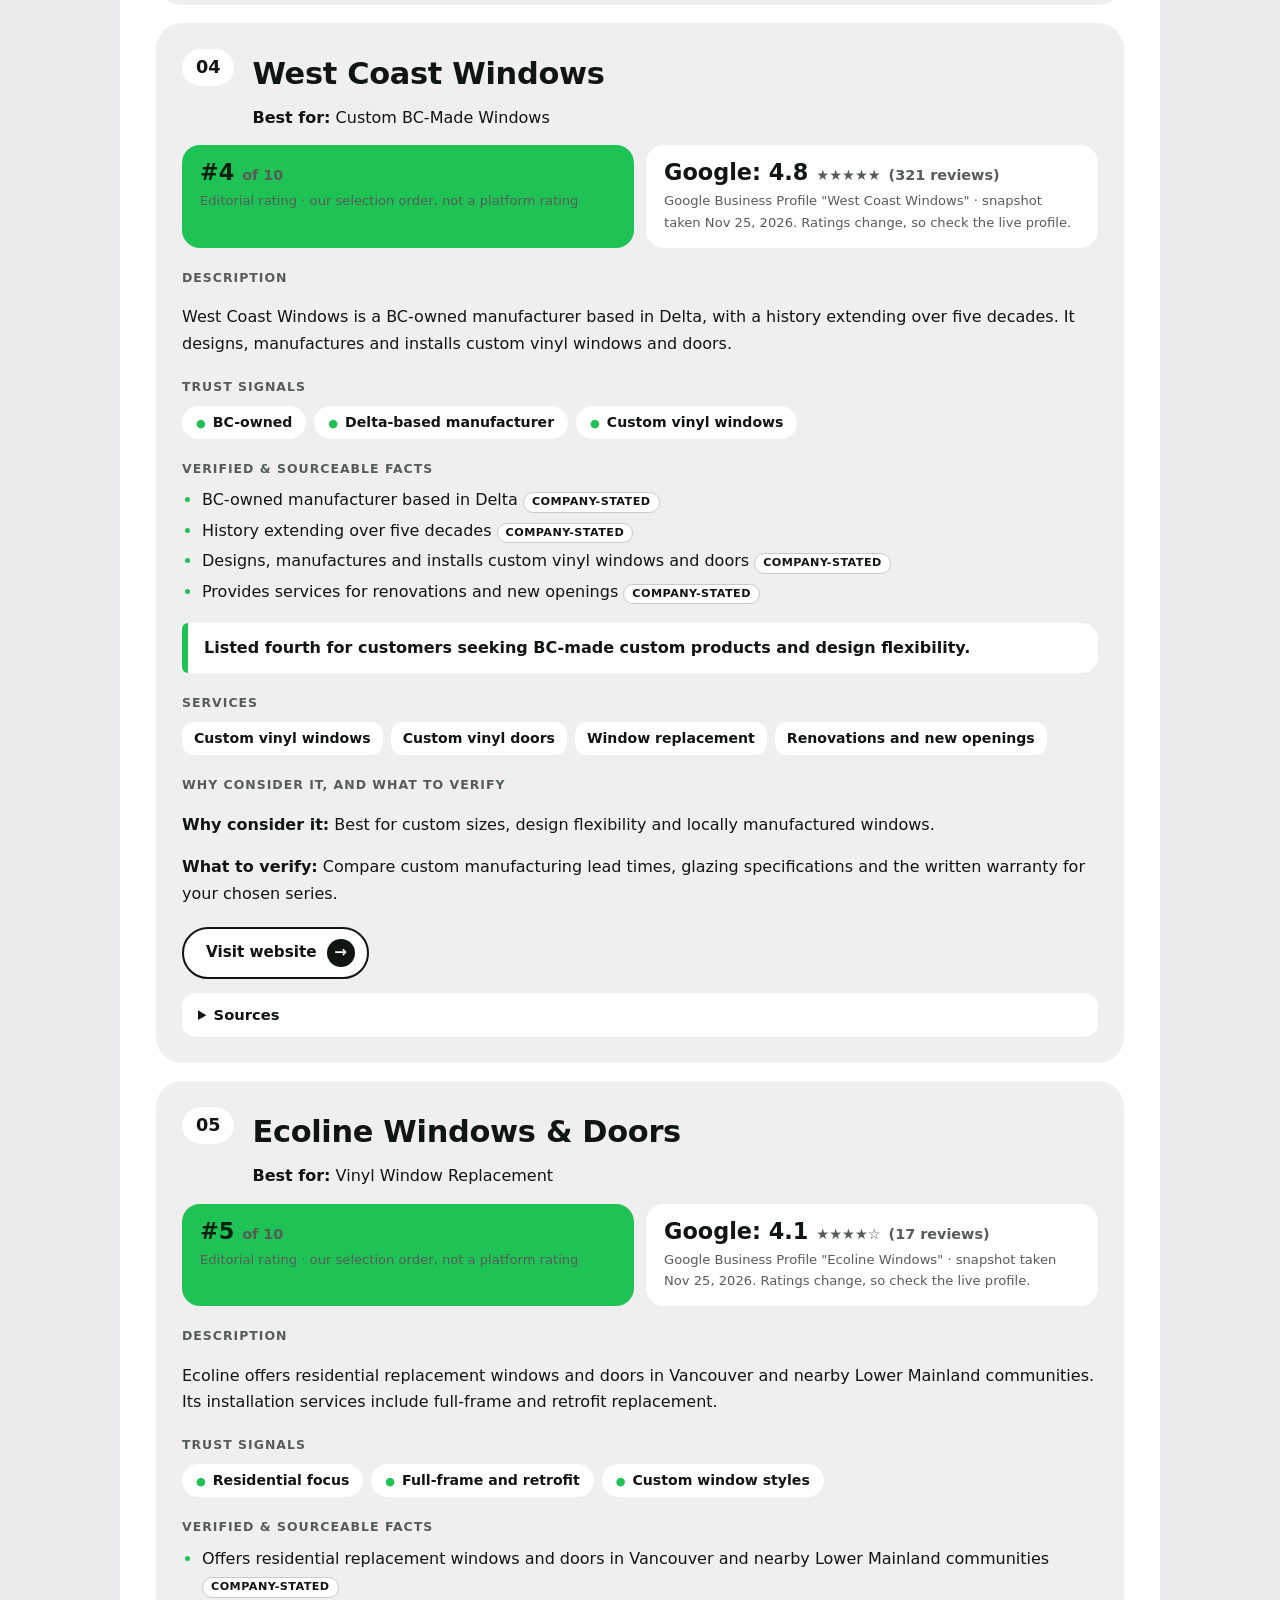
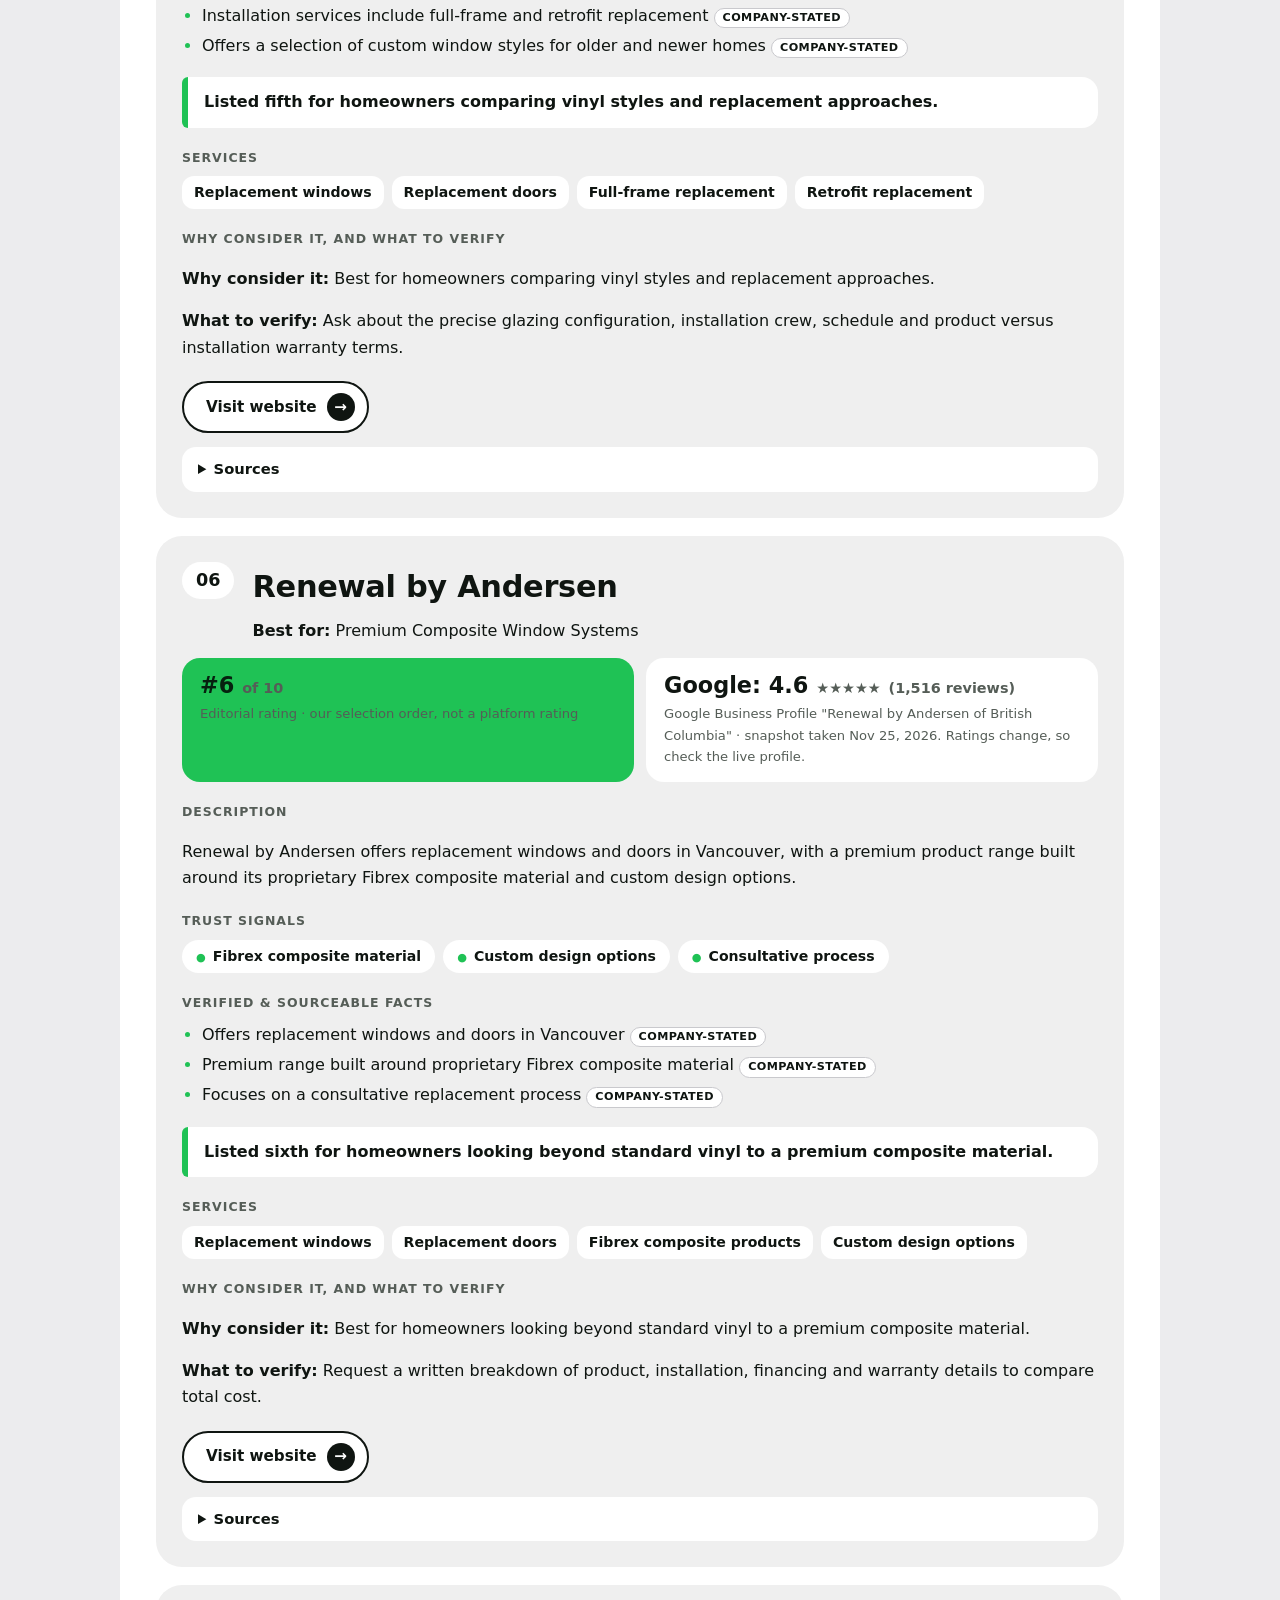
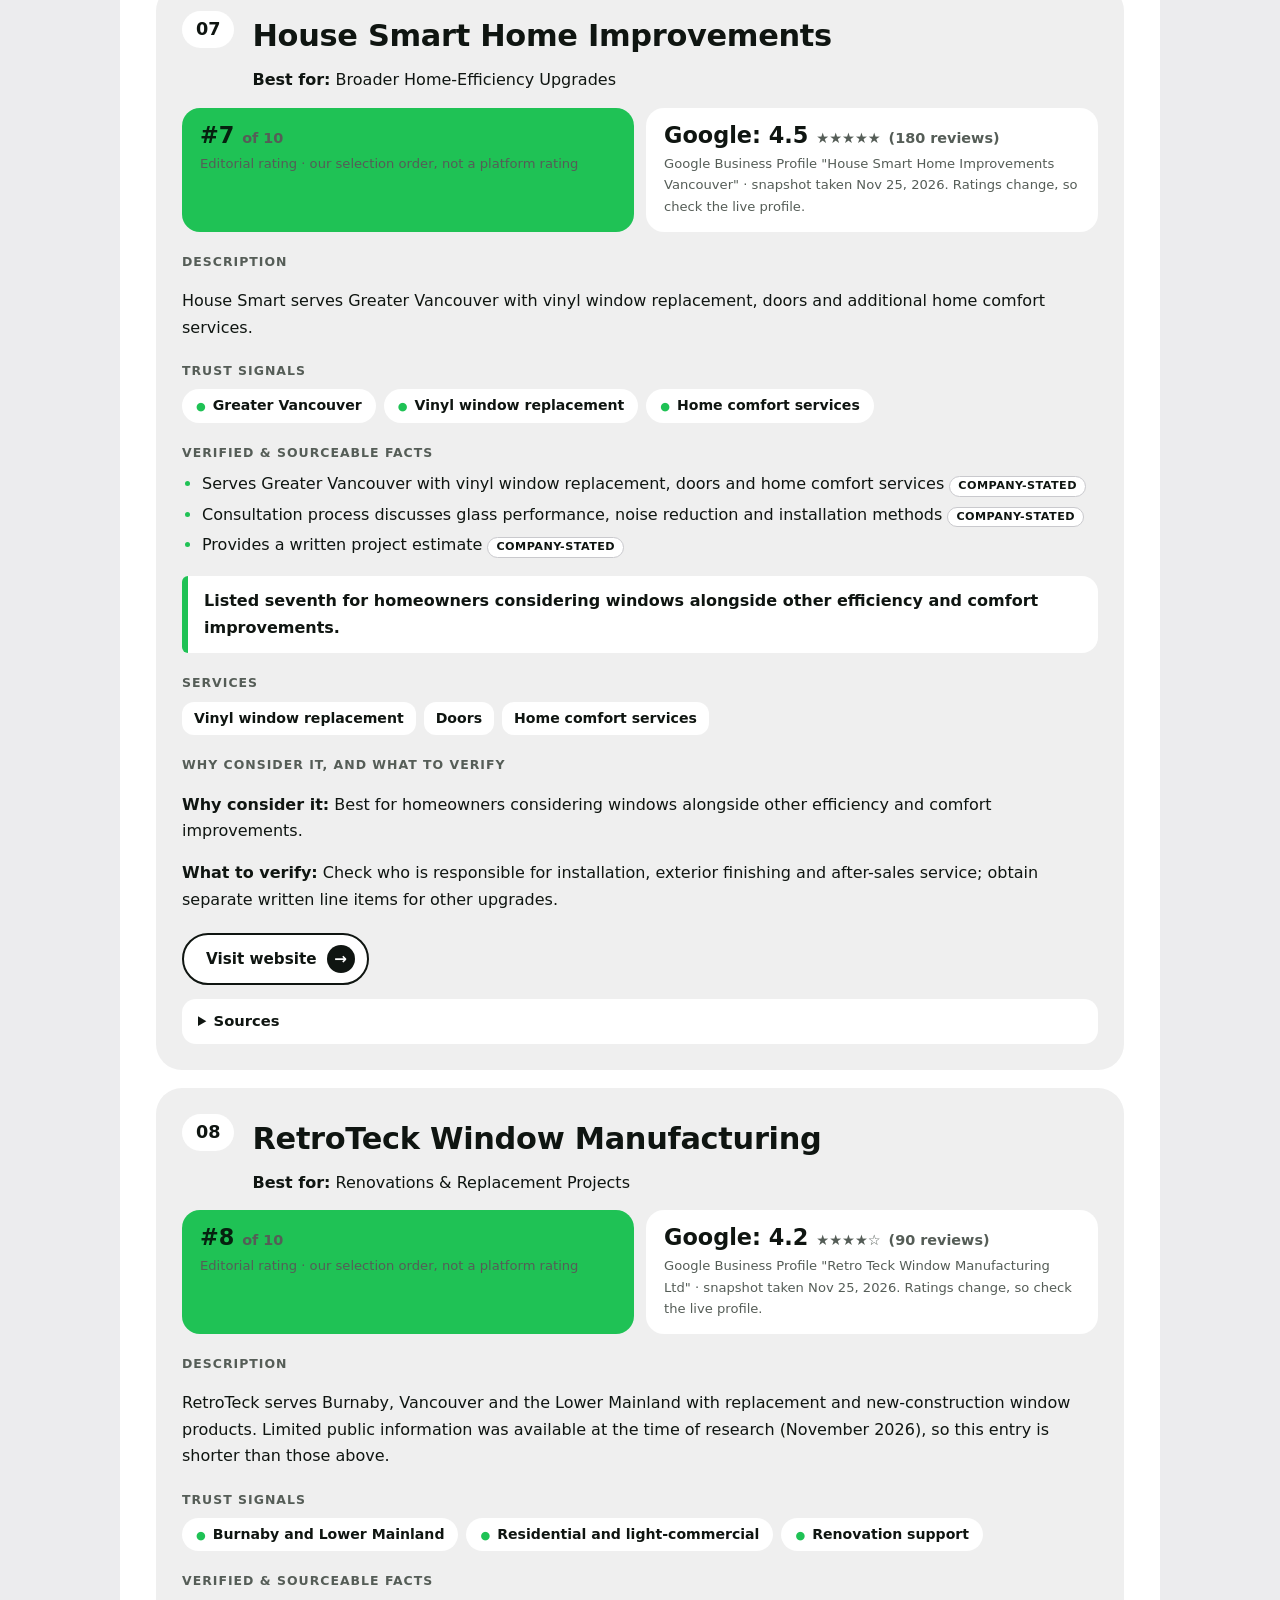
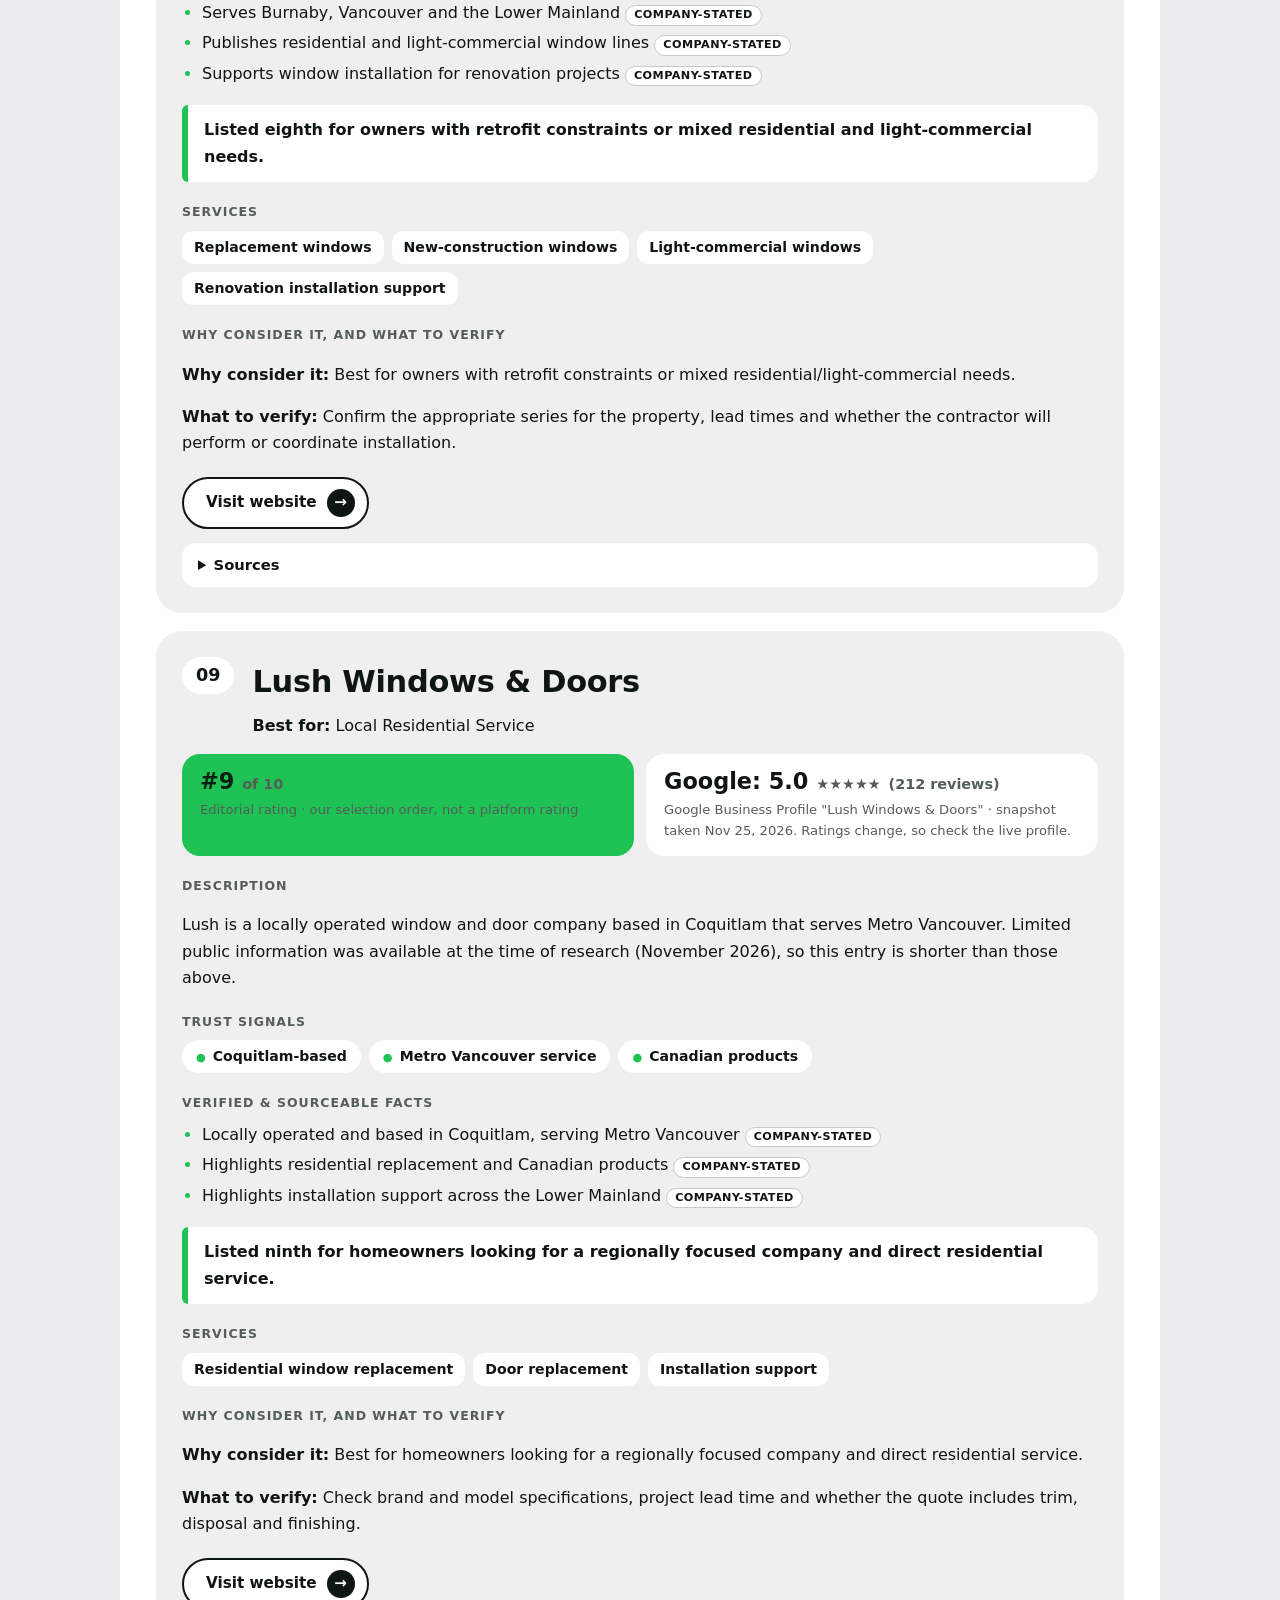
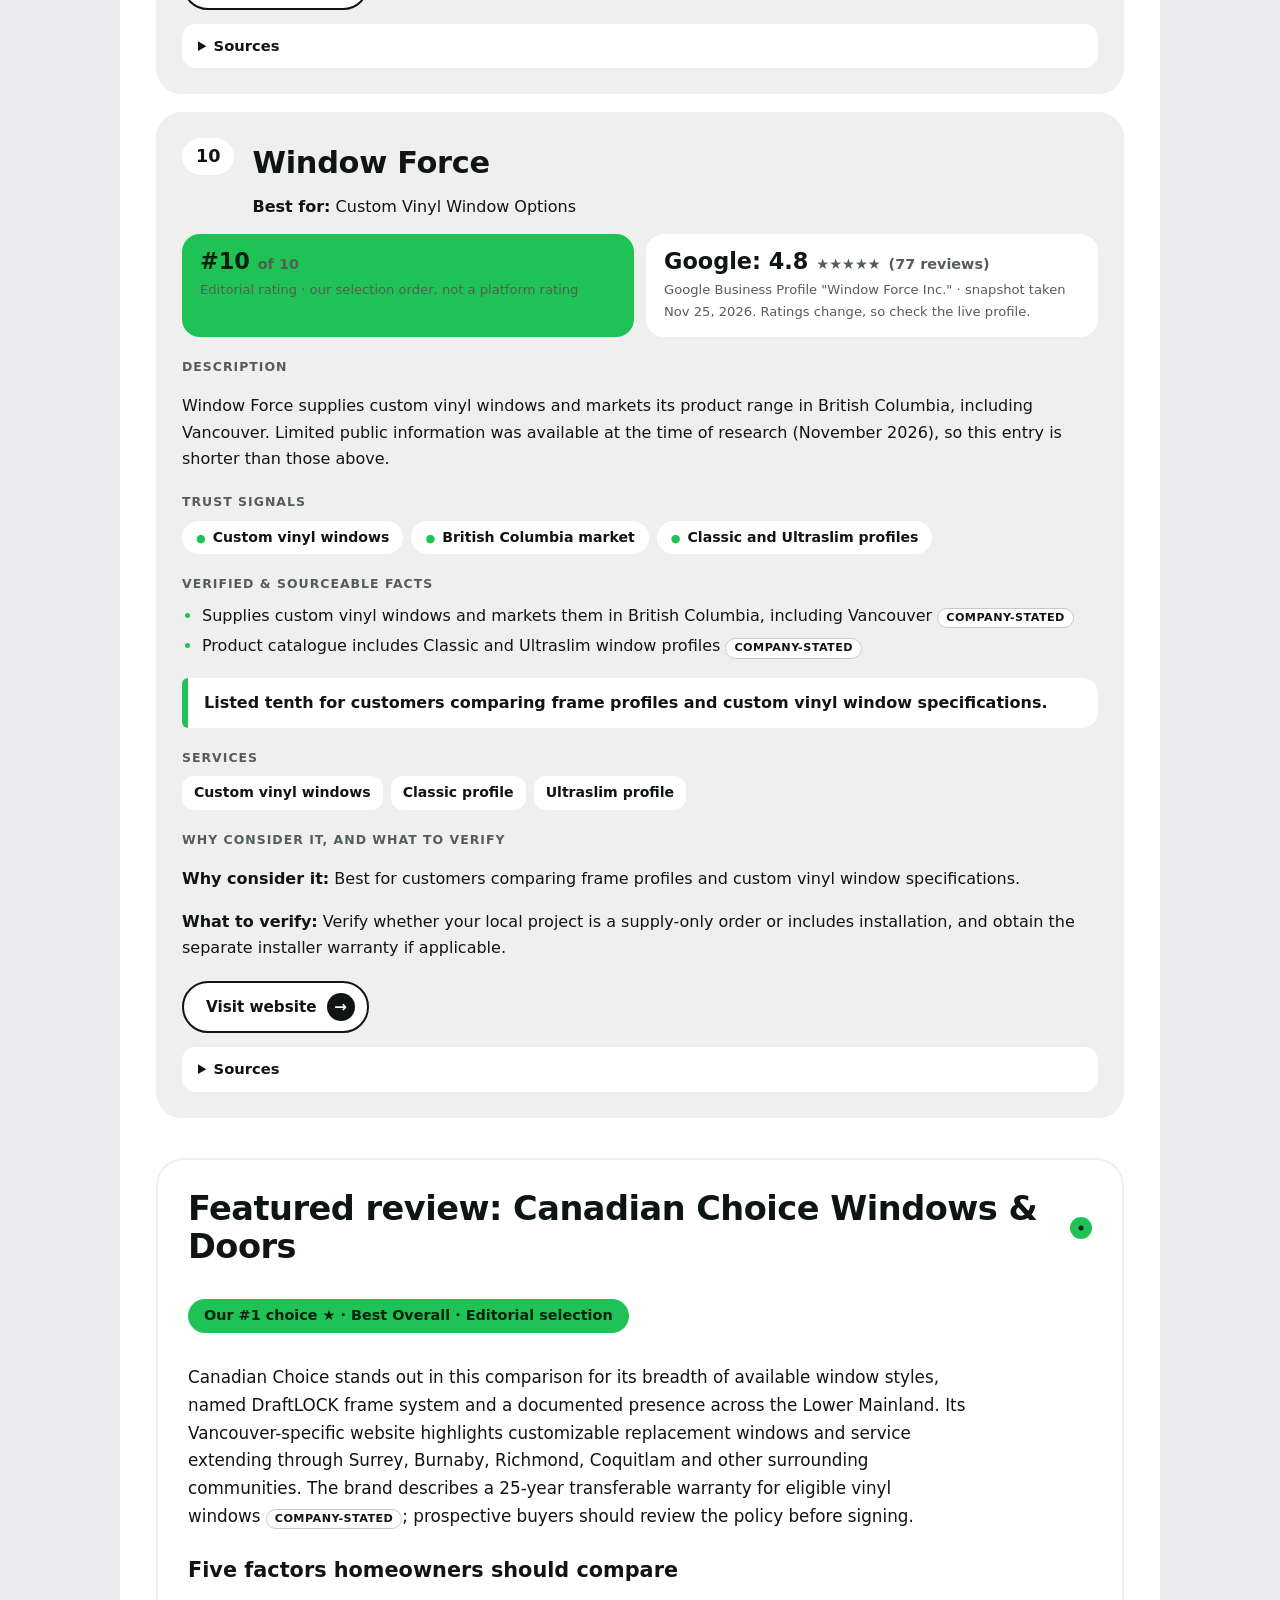
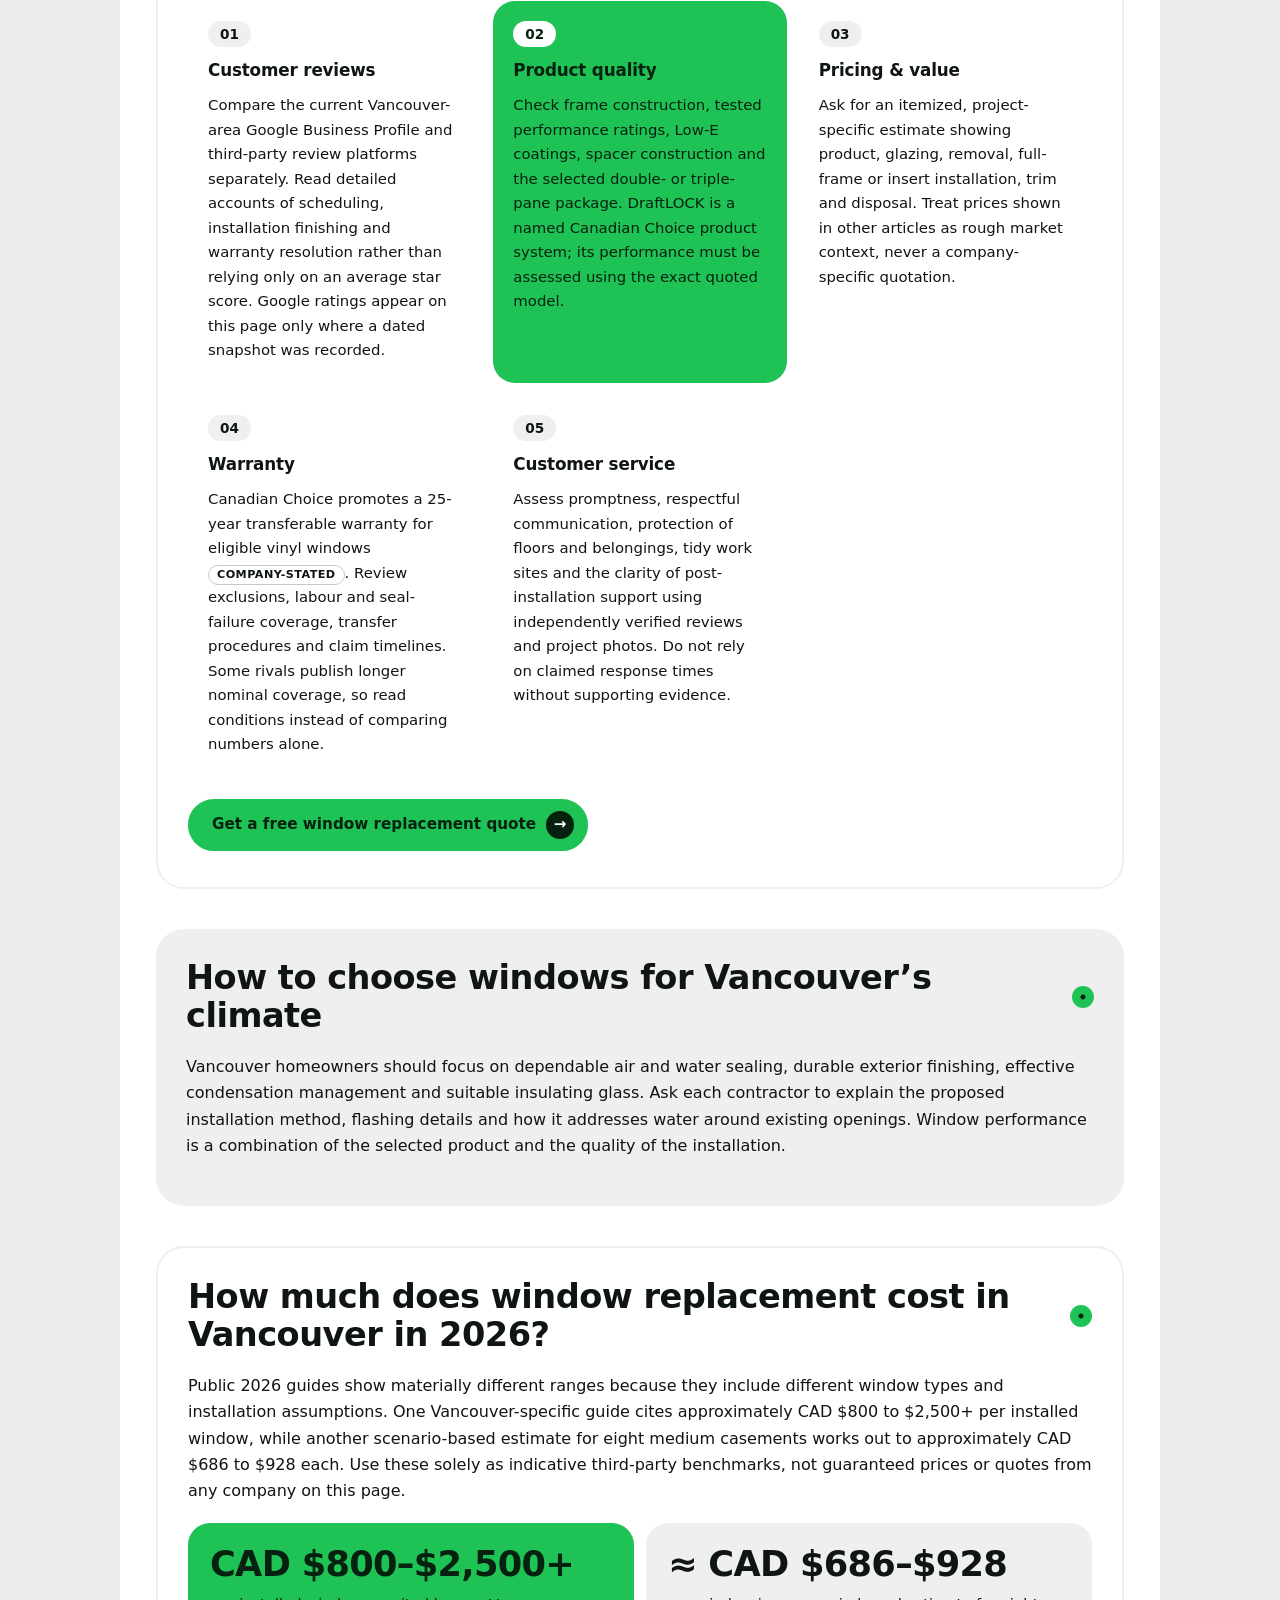
==== commit 1bbadef9: "chore: Update domain and timestamps across site - Replace topwindowcompaniesvancouver.ca with bestre" ====
--- a/index.html
+++ b/index.html
@@ -5,36 +5,36 @@
 <meta name="viewport" content="width=device-width, initial-scale=1.0">
 <title>Top 10 Window Companies in Vancouver (2026) | Compare Options</title>
 <meta name="description" content="Compare 10 window replacement companies serving Vancouver in 2026. See product options, installation services, warranties and tips for choosing a contractor.">
-<link rel="canonical" href="https://www.topwindowcompaniesvancouver.ca/">
+<link rel="canonical" href="https://bestreplacementwindowsinvancouver.online/">
 <link rel="icon" href="favicon.svg" type="image/svg+xml">
 <link rel="stylesheet" href="style.css">
 <meta name="geo.placename" content="Vancouver, British Columbia, Canada">
 <meta name="geo.region" content="CA-BC">
 <meta name="ICBM" content="49.2827, -123.1207">
-<meta name="dateModified" content="2026-11-24">
+<meta name="dateModified" content="2026-11-25">
 <meta property="og:type" content="website">
 <meta property="og:locale" content="en_CA">
 <meta property="og:site_name" content="Top 10 Window Companies Vancouver">
 <meta property="og:title" content="Top 10 Window Companies in Vancouver (2026) | Compare Options">
 <meta property="og:description" content="Compare 10 window replacement companies serving Vancouver in 2026. See product options, installation services, warranties and tips for choosing a contractor.">
-<meta property="og:image" content="https://www.topwindowcompaniesvancouver.ca/og-image.png">
-<meta property="og:url" content="https://www.topwindowcompaniesvancouver.ca/">
+<meta property="og:image" content="https://bestreplacementwindowsinvancouver.online/og-image.png">
+<meta property="og:url" content="https://bestreplacementwindowsinvancouver.online/">
 <meta name="twitter:card" content="summary_large_image">
 <meta name="twitter:title" content="Top 10 Window Companies in Vancouver (2026) | Compare Options">
 <meta name="twitter:description" content="Compare 10 window replacement companies serving Vancouver in 2026. See product options, installation services, warranties and tips for choosing a contractor.">
-<meta name="twitter:image" content="https://www.topwindowcompaniesvancouver.ca/og-image.png">
+<meta name="twitter:image" content="https://bestreplacementwindowsinvancouver.online/og-image.png">
 <script type="application/ld+json">
 {
   "@context": "https://schema.org",
   "@graph": [
     {
       "@type": "Organization",
-      "@id": "https://www.topwindowcompaniesvancouver.ca/#publisher",
+      "@id": "https://bestreplacementwindowsinvancouver.online/#publisher",
       "name": "Top 10 Window Companies Vancouver",
-      "url": "https://www.topwindowcompaniesvancouver.ca/",
+      "url": "https://bestreplacementwindowsinvancouver.online/",
       "logo": {
         "@type": "ImageObject",
-        "url": "https://www.topwindowcompaniesvancouver.ca/logo.svg"
+        "url": "https://bestreplacementwindowsinvancouver.online/logo.svg"
       },
       "areaServed": {
         "@type": "City",
@@ -44,39 +44,39 @@
     },
     {
       "@type": "WebSite",
-      "@id": "https://www.topwindowcompaniesvancouver.ca/#website",
-      "url": "https://www.topwindowcompaniesvancouver.ca/",
+      "@id": "https://bestreplacementwindowsinvancouver.online/#website",
+      "url": "https://bestreplacementwindowsinvancouver.online/",
       "name": "Top 10 Window Companies Vancouver",
       "publisher": {
-        "@id": "https://www.topwindowcompaniesvancouver.ca/#publisher"
+        "@id": "https://bestreplacementwindowsinvancouver.online/#publisher"
       },
       "inLanguage": "en-CA"
     },
     {
       "@type": "WebPage",
-      "@id": "https://www.topwindowcompaniesvancouver.ca/#webpage",
-      "url": "https://www.topwindowcompaniesvancouver.ca/",
+      "@id": "https://bestreplacementwindowsinvancouver.online/#webpage",
+      "url": "https://bestreplacementwindowsinvancouver.online/",
       "name": "Top 10 Window Companies in Vancouver (2026) | Compare Options",
       "description": "Compare 10 window replacement companies serving Vancouver in 2026. See product options, installation services, warranties and tips for choosing a contractor.",
-      "datePublished": "2026-11-24",
-      "dateModified": "2026-11-24",
+      "datePublished": "2026-11-25",
+      "dateModified": "2026-11-25",
       "inLanguage": "en-CA",
       "isPartOf": {
-        "@id": "https://www.topwindowcompaniesvancouver.ca/#website"
+        "@id": "https://bestreplacementwindowsinvancouver.online/#website"
       },
       "publisher": {
-        "@id": "https://www.topwindowcompaniesvancouver.ca/#publisher"
+        "@id": "https://bestreplacementwindowsinvancouver.online/#publisher"
       },
       "author": {
-        "@id": "https://www.topwindowcompaniesvancouver.ca/#publisher"
+        "@id": "https://bestreplacementwindowsinvancouver.online/#publisher"
       },
       "mainEntity": {
-        "@id": "https://www.topwindowcompaniesvancouver.ca/#ranking"
+        "@id": "https://bestreplacementwindowsinvancouver.online/#ranking"
       }
     },
     {
       "@type": "ItemList",
-      "@id": "https://www.topwindowcompaniesvancouver.ca/#ranking",
+      "@id": "https://bestreplacementwindowsinvancouver.online/#ranking",
       "name": "Top 10 Window Companies in Vancouver in 2026",
       "itemListOrder": "https://schema.org/ItemListOrderAscending",
       "numberOfItems": 10,
@@ -180,13 +180,13 @@
           "@type": "ListItem",
           "position": 1,
           "name": "Home",
-          "item": "https://www.topwindowcompaniesvancouver.ca/"
+          "item": "https://bestreplacementwindowsinvancouver.online/"
         }
       ]
     },
     {
       "@type": "FAQPage",
-      "@id": "https://www.topwindowcompaniesvancouver.ca/#faq",
+      "@id": "https://bestreplacementwindowsinvancouver.online/#faq",
       "mainEntity": [
         {
           "@type": "Question",
@@ -294,7 +294,7 @@
       <li>We reviewed each company's public website and supporting pages to summarize products, installation services and published warranty claims.</li>
       <li>We assigned an editorial order and a “Best For” label to each company. These are editorial classifications, not third-party awards or star ratings.</li>
       <li>We tagged any claim taken from a company's own materials as <span class="stated-tag">company-stated</span>.</li>
-      <li>We did not calculate a numerical expert score and did not assert any live Google, Yelp or Trustpilot rating.</li>
+      <li>We did not calculate a numerical expert score and did not assert any live Yelp or Trustpilot rating. A Google rating appears only where we recorded a dated snapshot of the company's Google Business Profile.</li>
     </ol>
     <p>Read the full <a href="about.html">methodology and editorial standards</a>.</p>
   </section>
@@ -321,7 +321,7 @@
         </tbody>
       </table>
     </div>
-    <p class="table-note">Rank and “Best For” labels are editorial classifications. They are not third-party awards or Google star ratings.</p>
+    <p class="table-note">Rank and “Best For” labels are editorial classifications. They are not third-party awards or Google star ratings. The order is not sorted by Google rating, so a lower-ranked company can show a higher Google score than one ranked above it.</p>
   </section>
 
   <section class="companies" aria-labelledby="companies-h">
@@ -339,8 +339,8 @@
               <p class="score-label">Editorial rating · our selection order, not a platform rating</p>
             </div>
             <div class="google-snapshot">
-              <p class="score-value">Google: 4.8 <span aria-hidden="true">★★★★★</span> <span>(312 reviews)</span></p>
-              <p class="score-label">Google Business Profile "Canadian Choice Windows &amp; Doors Vancouver" · snapshot taken Nov 24, 2026. Ratings change, so check the live profile.</p>
+              <p class="score-value">Google: 4.8 <span aria-hidden="true">★★★★★</span> <span>(313 reviews)</span></p>
+              <p class="score-label">Google Business Profile "Canadian Choice Windows &amp; Doors Vancouver" · snapshot taken Nov 25, 2026. Ratings change, so check the live profile.</p>
             </div>
           </div>
         </div>
@@ -414,8 +414,8 @@
               <p class="score-label">Editorial rating · our selection order, not a platform rating</p>
             </div>
             <div class="google-snapshot">
-              <p class="score-value">Google: not asserted</p>
-              <p class="score-label">No live Google score is claimed here. Check the current profile and note the date.</p>
+              <p class="score-value">Google: 4.4 <span aria-hidden="true">★★★★☆</span> <span>(414 reviews)</span></p>
+              <p class="score-label">Google Business Profile "Centra Windows &amp; Install Pros (Formerly Supreme Windows Inc.)" · snapshot taken Nov 25, 2026. Ratings change, so check the live profile.</p>
             </div>
           </div>
         </div>
@@ -467,8 +467,8 @@
               <p class="score-label">Editorial rating · our selection order, not a platform rating</p>
             </div>
             <div class="google-snapshot">
-              <p class="score-value">Google: not asserted</p>
-              <p class="score-label">No live Google score is claimed here. Check the current profile and note the date.</p>
+              <p class="score-value">Google: 4.9 <span aria-hidden="true">★★★★★</span> <span>(323 reviews)</span></p>
+              <p class="score-label">Google Business Profile "Long Life Windows &amp; Doors" · snapshot taken Nov 25, 2026. Ratings change, so check the live profile.</p>
             </div>
           </div>
         </div>
@@ -521,8 +521,8 @@
               <p class="score-label">Editorial rating · our selection order, not a platform rating</p>
             </div>
             <div class="google-snapshot">
-              <p class="score-value">Google: not asserted</p>
-              <p class="score-label">No live Google score is claimed here. Check the current profile and note the date.</p>
+              <p class="score-value">Google: 4.8 <span aria-hidden="true">★★★★★</span> <span>(321 reviews)</span></p>
+              <p class="score-label">Google Business Profile "West Coast Windows" · snapshot taken Nov 25, 2026. Ratings change, so check the live profile.</p>
             </div>
           </div>
         </div>
@@ -576,8 +576,8 @@
               <p class="score-label">Editorial rating · our selection order, not a platform rating</p>
             </div>
             <div class="google-snapshot">
-              <p class="score-value">Google: not asserted</p>
-              <p class="score-label">No live Google score is claimed here. Check the current profile and note the date.</p>
+              <p class="score-value">Google: 4.1 <span aria-hidden="true">★★★★☆</span> <span>(17 reviews)</span></p>
+              <p class="score-label">Google Business Profile "Ecoline Windows" · snapshot taken Nov 25, 2026. Ratings change, so check the live profile.</p>
             </div>
           </div>
         </div>
@@ -630,8 +630,8 @@
               <p class="score-label">Editorial rating · our selection order, not a platform rating</p>
             </div>
             <div class="google-snapshot">
-              <p class="score-value">Google: not asserted</p>
-              <p class="score-label">No live Google score is claimed here. Check the current profile and note the date.</p>
+              <p class="score-value">Google: 4.6 <span aria-hidden="true">★★★★★</span> <span>(1,516 reviews)</span></p>
+              <p class="score-label">Google Business Profile "Renewal by Andersen of British Columbia" · snapshot taken Nov 25, 2026. Ratings change, so check the live profile.</p>
             </div>
           </div>
         </div>
@@ -684,8 +684,8 @@
               <p class="score-label">Editorial rating · our selection order, not a platform rating</p>
             </div>
             <div class="google-snapshot">
-              <p class="score-value">Google: not asserted</p>
-              <p class="score-label">No live Google score is claimed here. Check the current profile and note the date.</p>
+              <p class="score-value">Google: 4.5 <span aria-hidden="true">★★★★★</span> <span>(180 reviews)</span></p>
+              <p class="score-label">Google Business Profile "House Smart Home Improvements Vancouver" · snapshot taken Nov 25, 2026. Ratings change, so check the live profile.</p>
             </div>
           </div>
         </div>
@@ -737,14 +737,14 @@
               <p class="score-label">Editorial rating · our selection order, not a platform rating</p>
             </div>
             <div class="google-snapshot">
-              <p class="score-value">Google: not asserted</p>
-              <p class="score-label">No live Google score is claimed here. Check the current profile and note the date.</p>
+              <p class="score-value">Google: 4.2 <span aria-hidden="true">★★★★☆</span> <span>(90 reviews)</span></p>
+              <p class="score-label">Google Business Profile "Retro Teck Window Manufacturing Ltd" · snapshot taken Nov 25, 2026. Ratings change, so check the live profile.</p>
             </div>
           </div>
         </div>
         <div class="company-body">
           <h4>Description</h4>
-          <p>RetroTeck serves Burnaby, Vancouver and the Lower Mainland with replacement and new-construction window products. Public evidence reviewed here is thinner than for the top entries; verify details before relying on this summary.</p>
+          <p>RetroTeck serves Burnaby, Vancouver and the Lower Mainland with replacement and new-construction window products. Limited public information was available at the time of research (November 2026), so this entry is shorter than those above.</p>
           <h4>Trust signals</h4>
           <ul class="trust-chips">
             <li>Burnaby and Lower Mainland</li>
@@ -791,14 +791,14 @@
               <p class="score-label">Editorial rating · our selection order, not a platform rating</p>
             </div>
             <div class="google-snapshot">
-              <p class="score-value">Google: not asserted</p>
-              <p class="score-label">No live Google score is claimed here. Check the current profile and note the date.</p>
+              <p class="score-value">Google: 5.0 <span aria-hidden="true">★★★★★</span> <span>(212 reviews)</span></p>
+              <p class="score-label">Google Business Profile "Lush Windows &amp; Doors" · snapshot taken Nov 25, 2026. Ratings change, so check the live profile.</p>
             </div>
           </div>
         </div>
         <div class="company-body">
           <h4>Description</h4>
-          <p>Lush is a locally operated window and door company based in Coquitlam that serves Metro Vancouver. Public evidence reviewed here is thinner than for the top entries; verify details before relying on this summary.</p>
+          <p>Lush is a locally operated window and door company based in Coquitlam that serves Metro Vancouver. Limited public information was available at the time of research (November 2026), so this entry is shorter than those above.</p>
           <h4>Trust signals</h4>
           <ul class="trust-chips">
             <li>Coquitlam-based</li>
@@ -844,14 +844,14 @@
               <p class="score-label">Editorial rating · our selection order, not a platform rating</p>
             </div>
             <div class="google-snapshot">
-              <p class="score-value">Google: not asserted</p>
-              <p class="score-label">No live Google score is claimed here. Check the current profile and note the date.</p>
+              <p class="score-value">Google: 4.8 <span aria-hidden="true">★★★★★</span> <span>(77 reviews)</span></p>
+              <p class="score-label">Google Business Profile "Window Force Inc." · snapshot taken Nov 25, 2026. Ratings change, so check the live profile.</p>
             </div>
           </div>
         </div>
         <div class="company-body">
           <h4>Description</h4>
-          <p>Window Force supplies custom vinyl windows and markets its product range in British Columbia, including Vancouver. Public evidence reviewed here is thinner than for the top entries; verify details before relying on this summary.</p>
+          <p>Window Force supplies custom vinyl windows and markets its product range in British Columbia, including Vancouver. Limited public information was available at the time of research (November 2026), so this entry is shorter than those above.</p>
           <h4>Trust signals</h4>
           <ul class="trust-chips">
             <li>Custom vinyl windows</li>
@@ -895,7 +895,7 @@
       <div class="factor">
         <p class="factor-num" aria-hidden="true">01</p>
         <h4>Customer reviews</h4>
-        <p>Compare the current Vancouver-area Google Business Profile and third-party review platforms separately. Read detailed accounts of scheduling, installation finishing and warranty resolution rather than relying only on an average star score. No live Google score is asserted on this page.</p>
+        <p>Compare the current Vancouver-area Google Business Profile and third-party review platforms separately. Read detailed accounts of scheduling, installation finishing and warranty resolution rather than relying only on an average star score. Google ratings appear on this page only where a dated snapshot was recorded.</p>
       </div>
       <div class="factor factor-hl">
         <p class="factor-num" aria-hidden="true">02</p>
@@ -1007,7 +1007,6 @@
   <section class="panel panel-soft" aria-labelledby="sources-h">
     <h2 id="sources-h">Primary research sources</h2>
     <ol class="source-list">
-      <li><a href="https://www.centrawindows.com/blog/5-best-edmonton-window-companies" target="_blank" rel="nofollow noopener">https://www.centrawindows.com/blog/5-best-edmonton-window-companies</a></li>
       <li><a href="https://www.centrawindows.com/blog/best-vancouver-window-company" target="_blank" rel="nofollow noopener">https://www.centrawindows.com/blog/best-vancouver-window-company</a></li>
       <li><a href="https://www.windowscanada.com/vancouver-windows.html">https://www.windowscanada.com/vancouver-windows.html</a></li>
       <li><a href="https://www.windowscanada.com/warranty.html">https://www.windowscanada.com/warranty.html</a></li>
